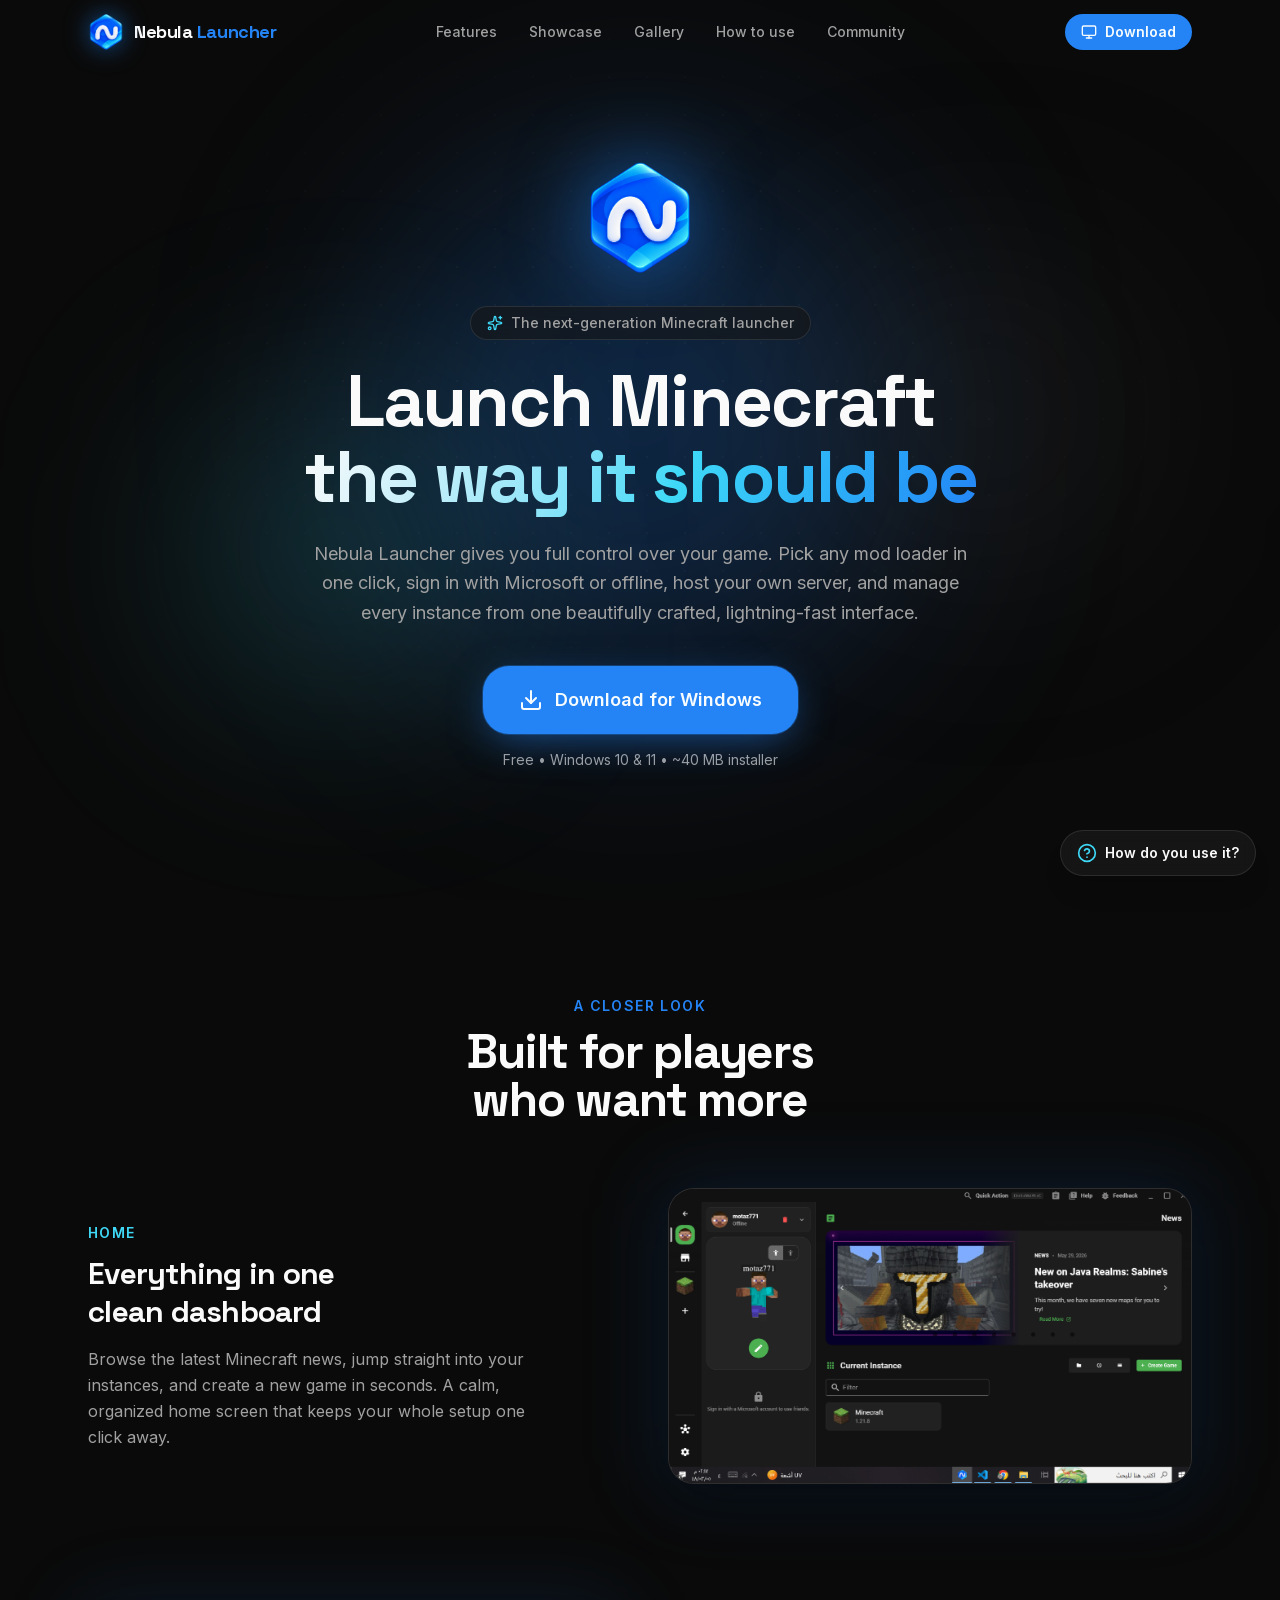
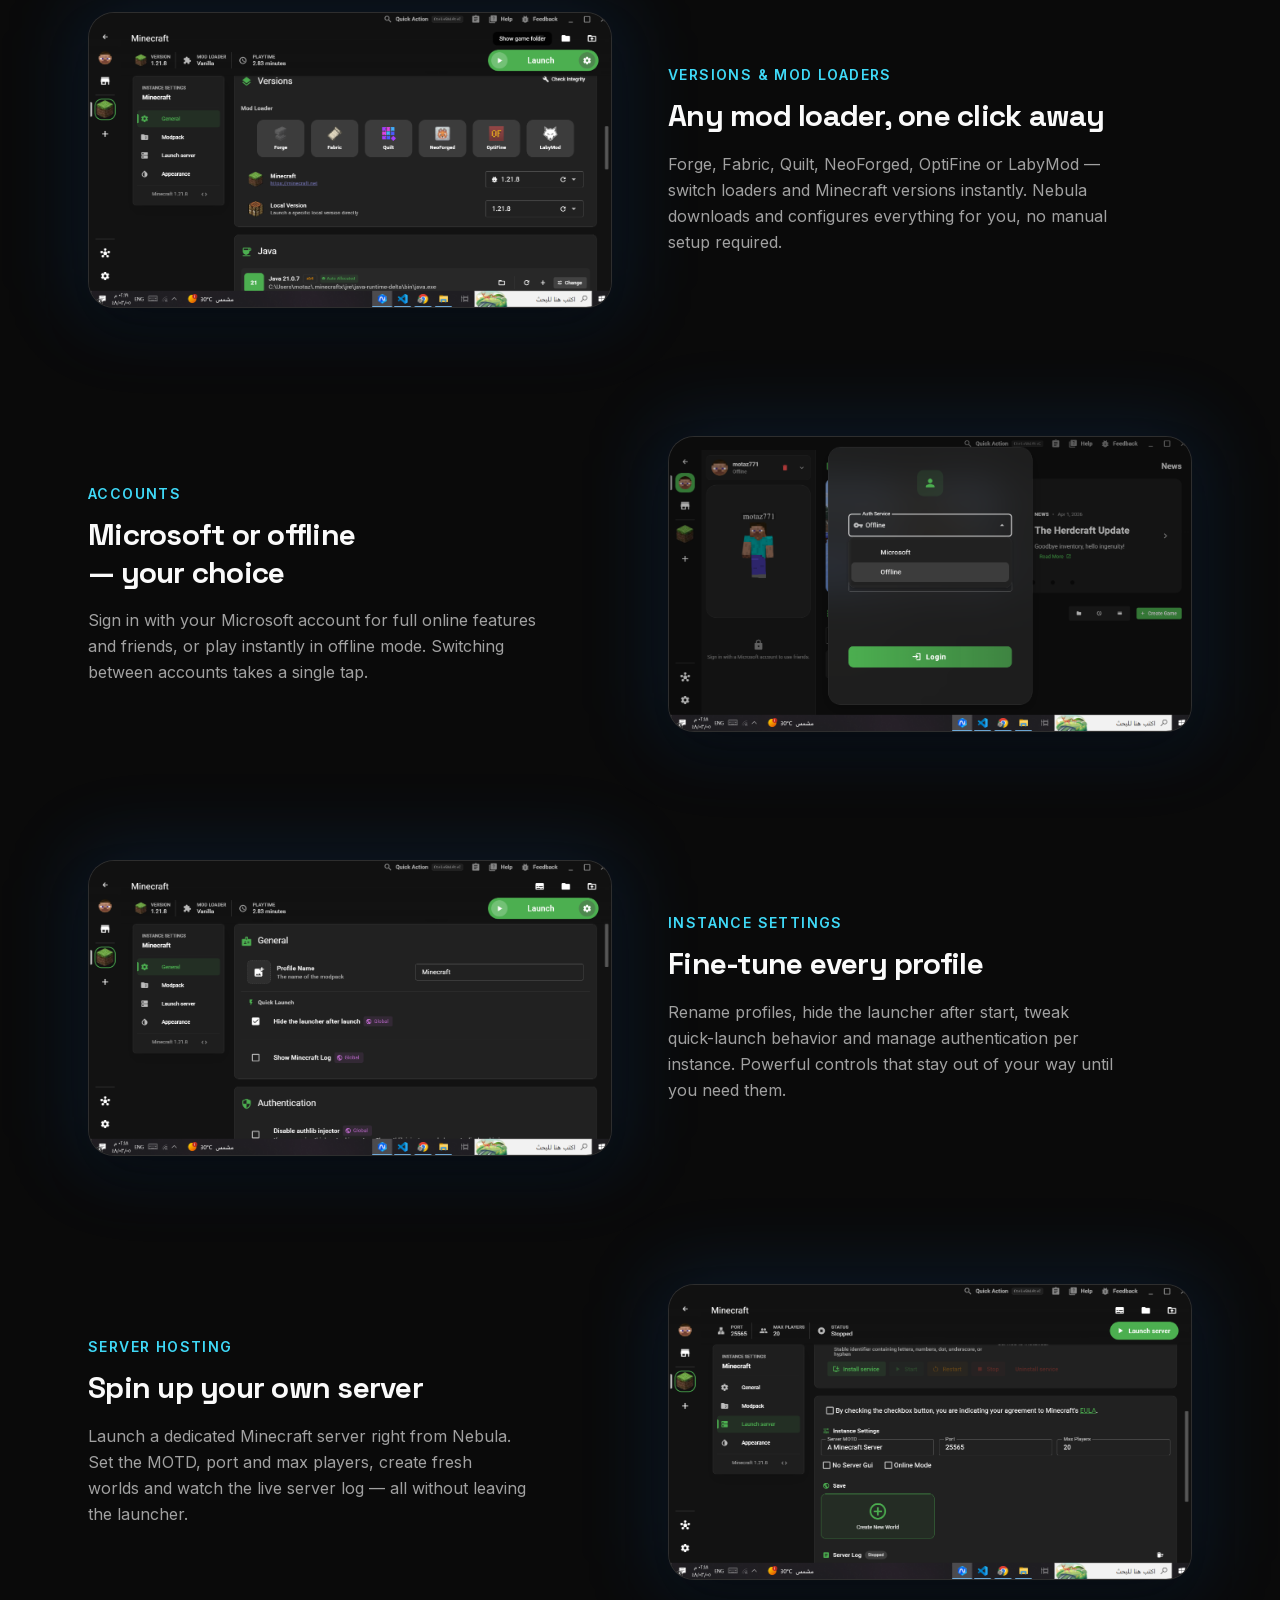
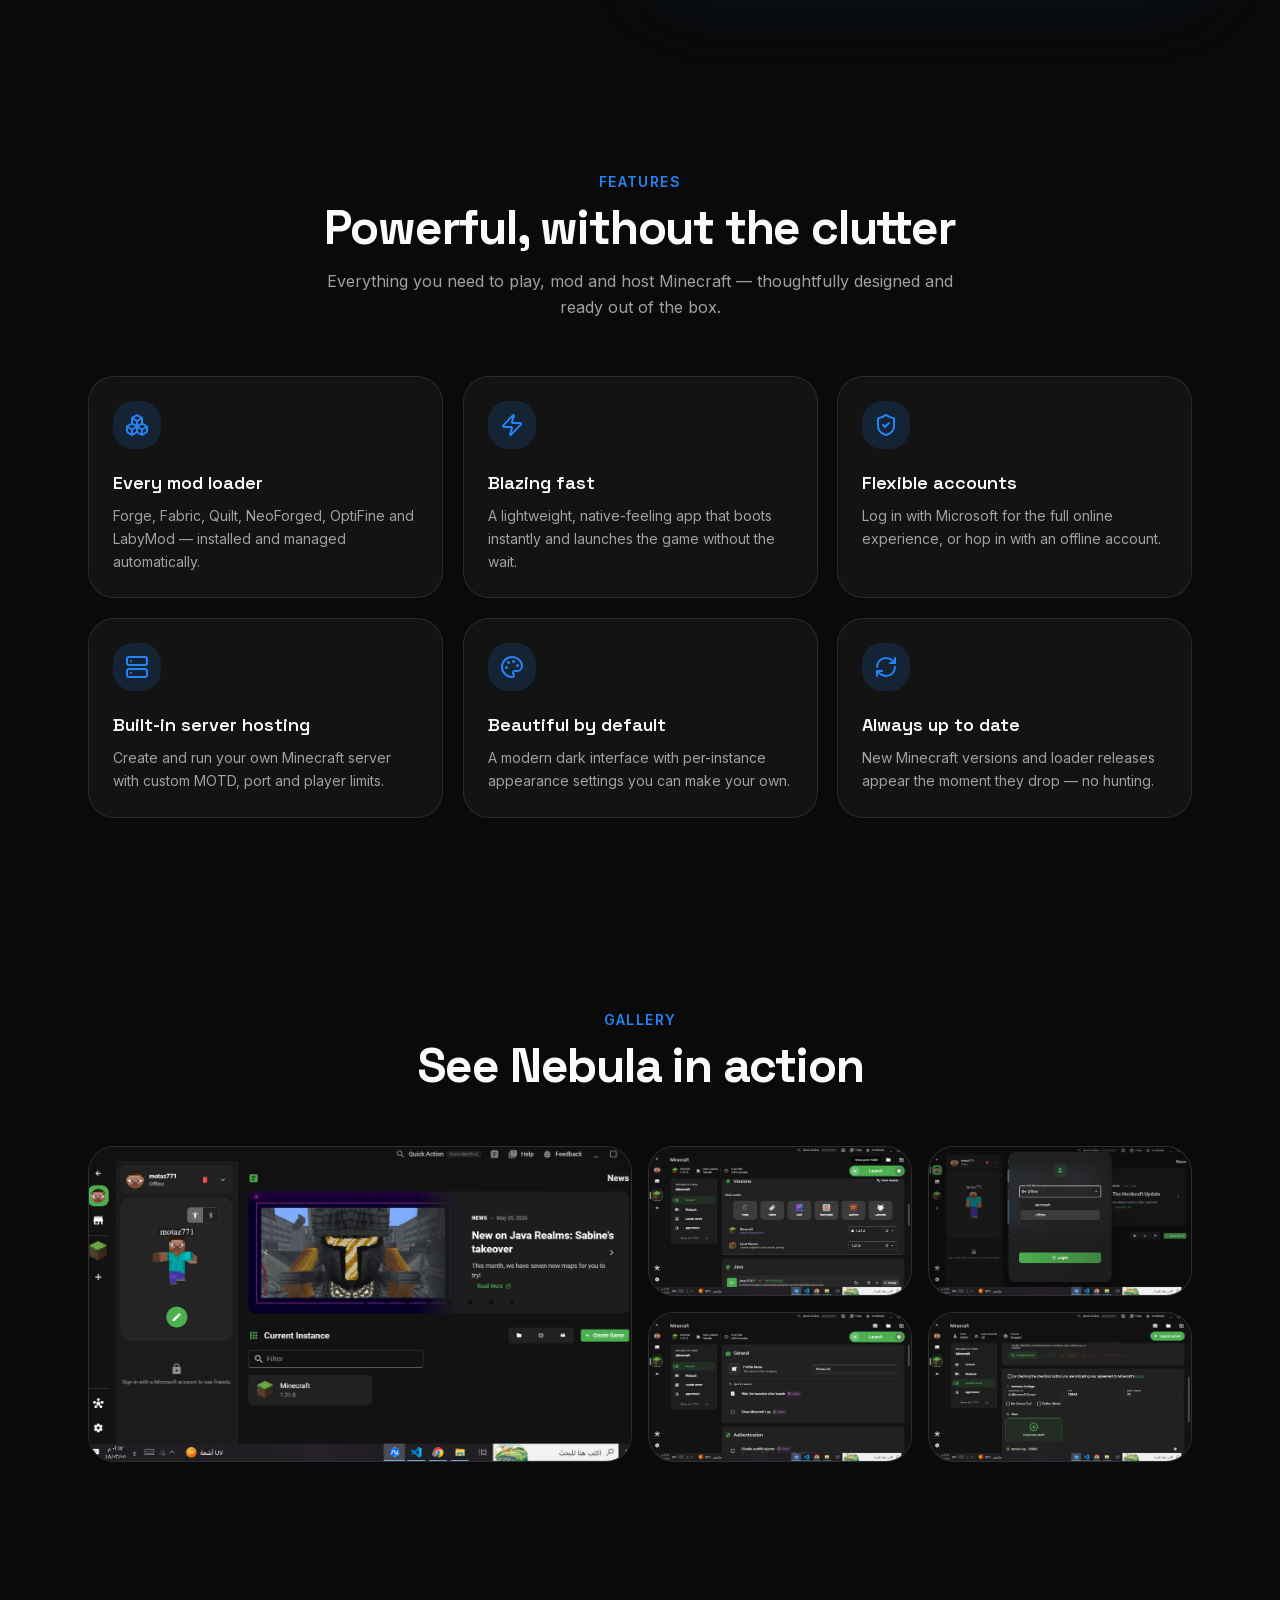
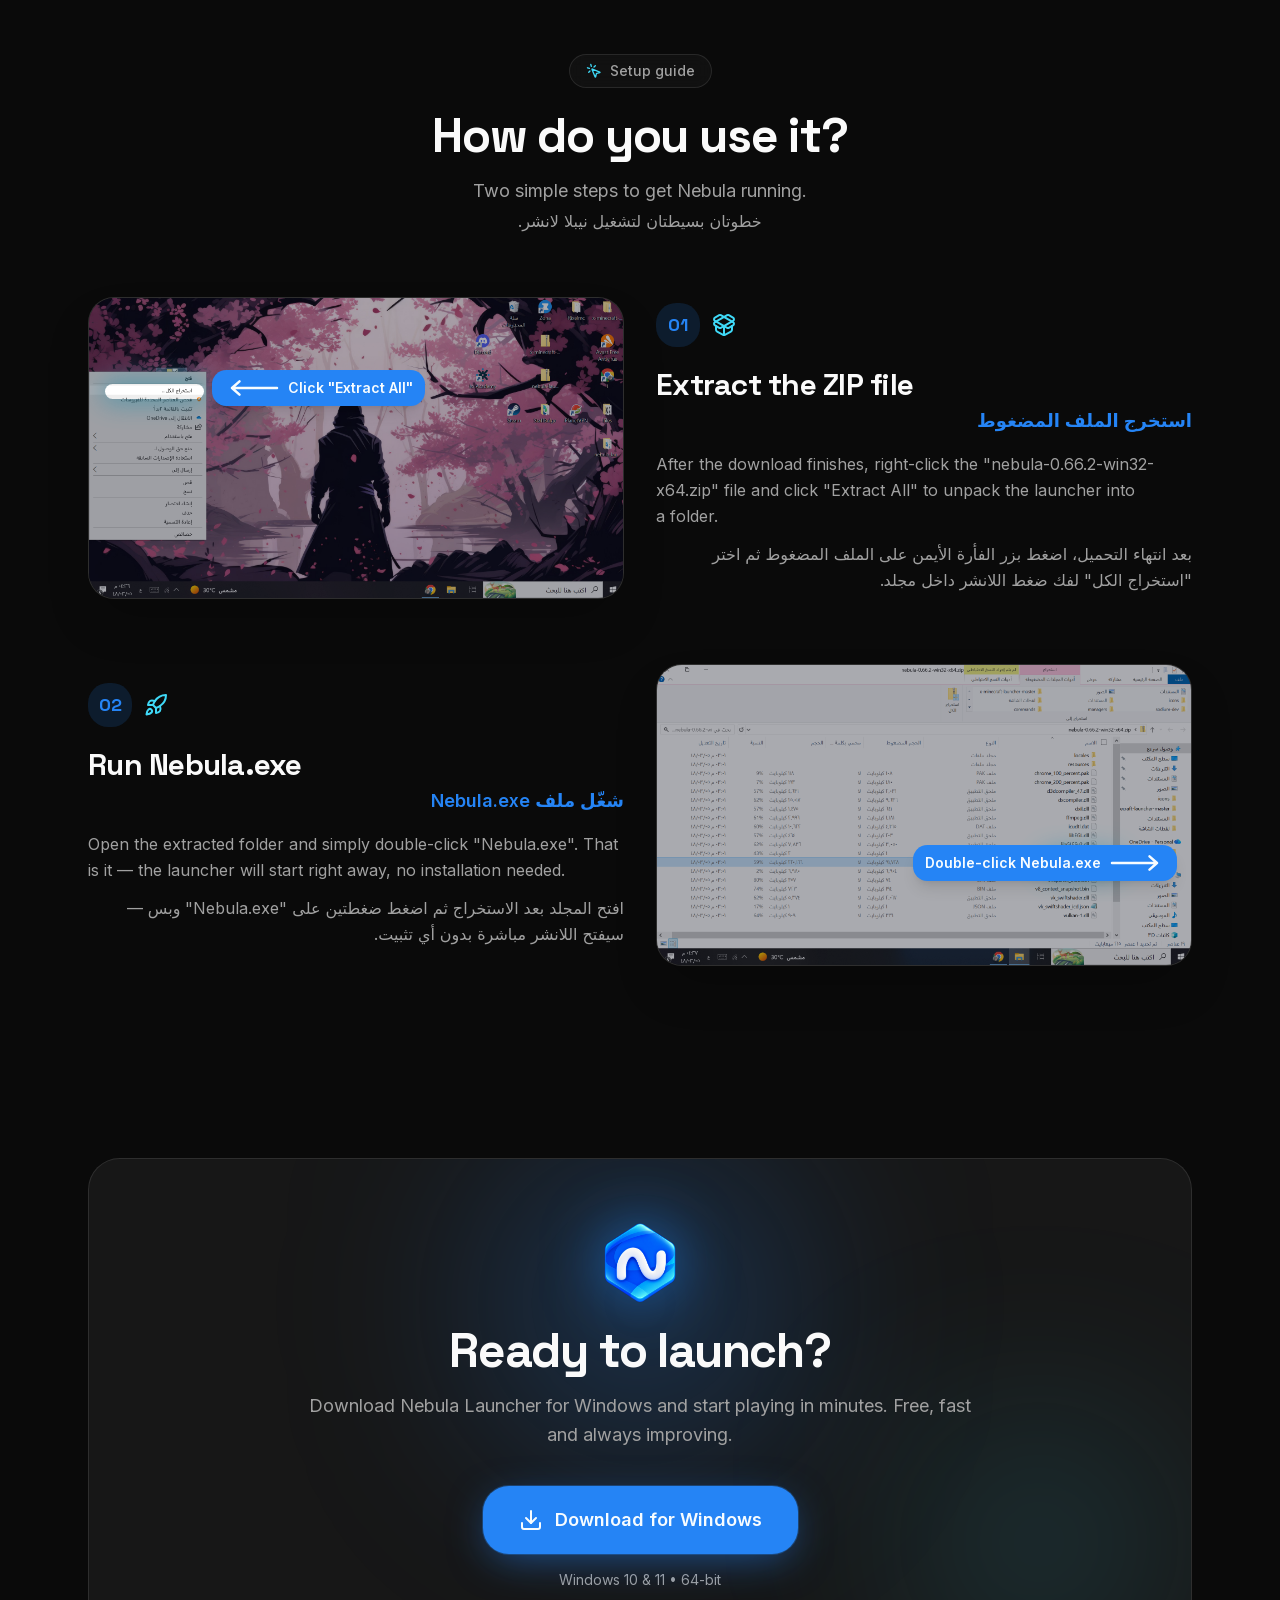
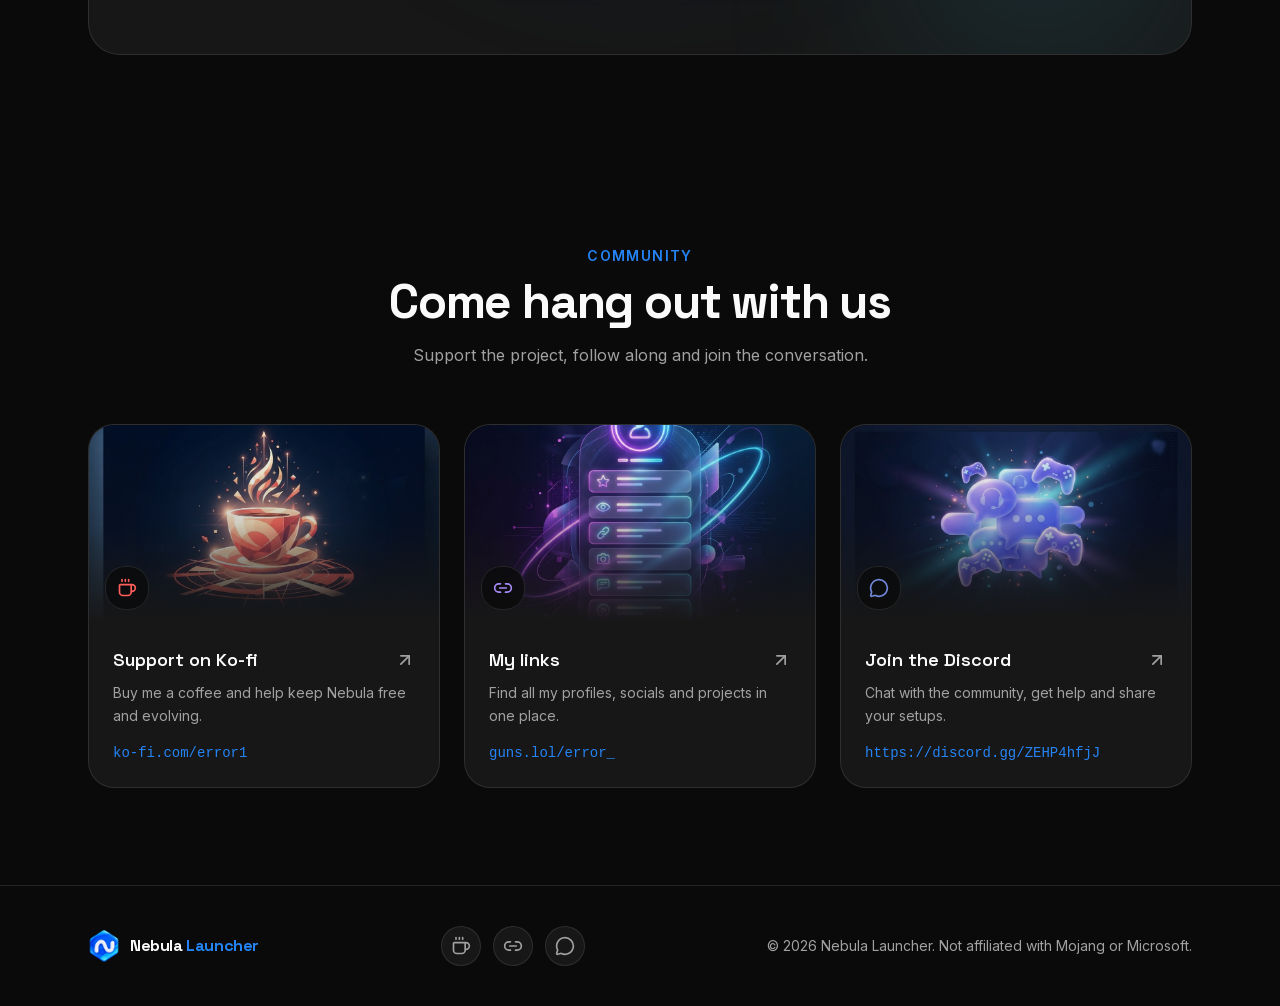
==== index.html @ 63c00d55 "Updates" ====
<!DOCTYPE html><html lang="en" class="dark space_grotesk_d2a1ec3b-module__cnUgTW__variable inter_c6e48ee1-module__JRO3KW__variable"><head><meta charSet="utf-8"/><meta name="viewport" content="width=device-width, initial-scale=1"/><link rel="preload" href="/_next/static/media/0c89a48fa5027cee-s.p.2cyn07wtgehh0.woff2" as="font" crossorigin="" type="font/woff2"/><link rel="preload" href="/_next/static/media/83afe278b6a6bb3c-s.p.2bn3s6zvc0dyp.woff2" as="font" crossorigin="" type="font/woff2"/><link rel="preload" as="image" href="/nebula-logo.png"/><link rel="stylesheet" href="/_next/static/chunks/30uk1zb34609b.css" data-precedence="next"/><link rel="preload" as="script" fetchPriority="low" href="/_next/static/chunks/0kc5hi77u4wka.js"/><script src="/_next/static/chunks/29g4vswr2myr8.js" async=""></script><script src="/_next/static/chunks/30pigy8l4e836.js" async=""></script><script src="/_next/static/chunks/0ii3mox48hubm.js" async=""></script><script src="/_next/static/chunks/turbopack-33cpvbkzrtcz_.js" async=""></script><script src="/_next/static/chunks/1d0_554bsnbe1.js" async="" crossorigin=""></script><script src="/_next/static/chunks/3kx6k_78_jtrz.js" async="" crossorigin=""></script><meta name="next-size-adjust" content=""/><meta name="theme-color" content="#070b14"/><meta name="color-scheme" content="dark"/><title>Nebula Launcher — The Modern Minecraft Launcher</title><meta name="description" content="Nebula Launcher is a sleek, modern Minecraft launcher with instant mod loader selection, Microsoft &amp; offline accounts, built-in server hosting and a beautiful interface. Download for Windows."/><meta name="generator" content="v0.app"/><link rel="icon" href="/favicon.png"/><script src="/_next/static/chunks/0cz1d0mv5g_q7.js" noModule=""></script></head><body class="bg-background antialiased"><div hidden=""><!--$--><!--/$--></div><div class="min-h-screen bg-background"><header class="fixed inset-x-0 top-0 z-50 transition-all duration-300 border-b border-transparent bg-transparent"><div class="mx-auto flex h-16 max-w-6xl items-center justify-between px-4 sm:px-6"><a href="#top" class="flex items-center gap-2.5"><img alt="Nebula Launcher logo" width="36" height="36" decoding="async" data-nimg="1" class="h-9 w-9 drop-shadow-[0_0_12px_rgba(30,136,255,0.55)]" style="color:transparent" src="/nebula-logo.png"/><span class="font-display text-lg font-bold tracking-tight">Nebula<span class="text-brand"> Launcher</span></span></a><nav class="hidden items-center gap-8 md:flex"><a href="#features" class="text-sm font-medium text-muted-foreground transition-colors hover:text-foreground">Features</a><a href="#showcase" class="text-sm font-medium text-muted-foreground transition-colors hover:text-foreground">Showcase</a><a href="#gallery" class="text-sm font-medium text-muted-foreground transition-colors hover:text-foreground">Gallery</a><a href="#how-to-use" class="text-sm font-medium text-muted-foreground transition-colors hover:text-foreground">How to use</a><a href="#community" class="text-sm font-medium text-muted-foreground transition-colors hover:text-foreground">Community</a></nav><a href="#download" class="inline-flex items-center gap-2 rounded-full bg-brand px-4 py-2 text-sm font-semibold text-brand-foreground transition-transform hover:scale-[1.03]"><svg xmlns="http://www.w3.org/2000/svg" width="24" height="24" viewBox="0 0 24 24" fill="none" stroke="currentColor" stroke-width="2" stroke-linecap="round" stroke-linejoin="round" class="lucide lucide-monitor h-4 w-4" aria-hidden="true"><rect width="20" height="14" x="2" y="3" rx="2"></rect><line x1="8" x2="16" y1="21" y2="21"></line><line x1="12" x2="12" y1="17" y2="21"></line></svg><span class="hidden sm:inline">Download</span></a></div></header><main><section id="top" class="relative flex min-h-screen items-center justify-center overflow-hidden px-4 pt-24 pb-16"><div aria-hidden="true" class="pointer-events-none absolute inset-0"><div class="absolute left-1/2 top-[18%] h-[520px] w-[520px] -translate-x-1/2 rounded-full bg-brand/25 blur-[120px] animate-pulse-slow"></div><div class="absolute left-[15%] top-[45%] h-72 w-72 rounded-full bg-[var(--accent-cyan)]/20 blur-[110px] animate-pulse-slow"></div><div class="absolute right-[12%] top-[30%] h-72 w-72 rounded-full bg-[var(--chart-3)]/20 blur-[110px] animate-pulse-slow"></div><div class="absolute inset-0 opacity-[0.35]" style="background-image:radial-gradient(circle at 1px 1px, rgba(255,255,255,0.08) 1px, transparent 0);background-size:38px 38px;mask-image:radial-gradient(ellipse 70% 60% at 50% 40%, black 30%, transparent 75%)"></div></div><div class="relative z-10 mx-auto flex max-w-4xl flex-col items-center text-center"><div style="transition-delay:0ms" class="transition-all duration-700 ease-out will-change-transform opacity-0 blur-[2px] scale-95"><img alt="Nebula Launcher" width="112" height="112" decoding="async" data-nimg="1" class="mb-8 h-24 w-24 animate-float drop-shadow-[0_0_40px_rgba(30,136,255,0.6)] sm:h-28 sm:w-28" style="color:transparent" src="/nebula-logo.png"/></div><div style="transition-delay:80ms" class="transition-all duration-700 ease-out will-change-transform opacity-0 blur-[2px] translate-y-12"><span class="mb-6 inline-flex items-center gap-2 rounded-full border border-border bg-card/60 px-4 py-1.5 text-sm font-medium text-muted-foreground backdrop-blur"><svg xmlns="http://www.w3.org/2000/svg" width="24" height="24" viewBox="0 0 24 24" fill="none" stroke="currentColor" stroke-width="2" stroke-linecap="round" stroke-linejoin="round" class="lucide lucide-sparkles h-4 w-4 text-[var(--accent-cyan)]" aria-hidden="true"><path d="M11.017 2.814a1 1 0 0 1 1.966 0l1.051 5.558a2 2 0 0 0 1.594 1.594l5.558 1.051a1 1 0 0 1 0 1.966l-5.558 1.051a2 2 0 0 0-1.594 1.594l-1.051 5.558a1 1 0 0 1-1.966 0l-1.051-5.558a2 2 0 0 0-1.594-1.594l-5.558-1.051a1 1 0 0 1 0-1.966l5.558-1.051a2 2 0 0 0 1.594-1.594z"></path><path d="M20 2v4"></path><path d="M22 4h-4"></path><circle cx="4" cy="20" r="2"></circle></svg>The next-generation Minecraft launcher</span></div><div style="transition-delay:140ms" class="transition-all duration-700 ease-out will-change-transform opacity-0 blur-[2px] translate-y-12"><h1 class="font-display text-balance text-5xl font-bold leading-[1.05] tracking-tight sm:text-6xl md:text-7xl">Launch Minecraft<br/><span class="text-gradient">the way it should be</span></h1></div><div style="transition-delay:220ms" class="transition-all duration-700 ease-out will-change-transform opacity-0 blur-[2px] translate-y-12"><p class="mt-6 max-w-2xl text-pretty text-lg leading-relaxed text-muted-foreground">Nebula Launcher gives you full control over your game. Pick any mod loader in one click, sign in with Microsoft or offline, host your own server, and manage every instance from one beautifully crafted, lightning-fast interface.</p></div><div style="transition-delay:300ms" class="transition-all duration-700 ease-out will-change-transform opacity-0 blur-[2px] translate-y-12"><div class="mt-10 flex flex-col items-center gap-4"><a href="/#how-to-use" class="group relative inline-flex items-center gap-3 overflow-hidden rounded-2xl bg-brand px-9 py-5 text-lg font-semibold text-brand-foreground glow-brand transition-transform hover:scale-[1.03]"><span aria-hidden="true" class="absolute inset-0 -translate-x-full bg-gradient-to-r from-transparent via-white/25 to-transparent transition-transform duration-700 group-hover:translate-x-full"></span><svg xmlns="http://www.w3.org/2000/svg" width="24" height="24" viewBox="0 0 24 24" fill="none" stroke="currentColor" stroke-width="2" stroke-linecap="round" stroke-linejoin="round" class="lucide lucide-download h-6 w-6" aria-hidden="true"><path d="M12 15V3"></path><path d="M21 15v4a2 2 0 0 1-2 2H5a2 2 0 0 1-2-2v-4"></path><path d="m7 10 5 5 5-5"></path></svg>Download for Windows</a><p class="text-sm text-muted-foreground">Free • Windows 10 &amp; 11 • ~40 MB installer</p></div></div></div></section><section id="showcase" class="relative mx-auto max-w-6xl px-4 py-24 sm:px-6"><div style="transition-delay:0ms" class="transition-all duration-700 ease-out will-change-transform opacity-0 blur-[2px] translate-y-12 mx-auto mb-16 max-w-2xl text-center"><p class="mb-3 text-sm font-semibold uppercase tracking-widest text-brand">A closer look</p><h2 class="font-display text-balance text-4xl font-bold tracking-tight sm:text-5xl">Built for players who want more</h2></div><div class="flex flex-col gap-24 md:gap-32"><div class="grid items-center gap-8 md:grid-cols-2 md:gap-14"><div style="transition-delay:0ms" class="transition-all duration-700 ease-out will-change-transform opacity-0 blur-[2px] -translate-x-16"><div class="max-w-md"><p class="mb-3 text-sm font-semibold uppercase tracking-widest text-[var(--accent-cyan)]">Home</p><h3 class="font-display text-2xl font-bold leading-tight tracking-tight text-balance sm:text-3xl">Everything in one clean dashboard</h3><p class="mt-4 text-pretty leading-relaxed text-muted-foreground">Browse the latest Minecraft news, jump straight into your instances, and create a new game in seconds. A calm, organized home screen that keeps your whole setup one click away.</p></div></div><div style="transition-delay:120ms" class="transition-all duration-700 ease-out will-change-transform opacity-0 blur-[2px] translate-x-16"><div class="group relative"><div aria-hidden="true" class="absolute -inset-4 rounded-3xl bg-brand/20 opacity-60 blur-2xl transition-opacity duration-500 group-hover:opacity-90"></div><div class="relative overflow-hidden rounded-2xl border border-border bg-card shadow-2xl shadow-black/40 transition-transform duration-500 group-hover:-translate-y-1.5"><img alt="Nebula Launcher home screen with news feed and current instances" loading="lazy" width="1280" height="720" decoding="async" data-nimg="1" class="h-auto w-full" style="color:transparent" src="/screens/home.png"/></div></div></div></div><div class="grid items-center gap-8 md:grid-cols-2 md:gap-14"><div style="transition-delay:0ms" class="transition-all duration-700 ease-out will-change-transform opacity-0 blur-[2px] translate-x-16 md:order-2"><div class="max-w-md"><p class="mb-3 text-sm font-semibold uppercase tracking-widest text-[var(--accent-cyan)]">Versions &amp; Mod Loaders</p><h3 class="font-display text-2xl font-bold leading-tight tracking-tight text-balance sm:text-3xl">Any mod loader, one click away</h3><p class="mt-4 text-pretty leading-relaxed text-muted-foreground">Forge, Fabric, Quilt, NeoForged, OptiFine or LabyMod — switch loaders and Minecraft versions instantly. Nebula downloads and configures everything for you, no manual setup required.</p></div></div><div style="transition-delay:120ms" class="transition-all duration-700 ease-out will-change-transform opacity-0 blur-[2px] -translate-x-16 md:order-1"><div class="group relative"><div aria-hidden="true" class="absolute -inset-4 rounded-3xl bg-brand/20 opacity-60 blur-2xl transition-opacity duration-500 group-hover:opacity-90"></div><div class="relative overflow-hidden rounded-2xl border border-border bg-card shadow-2xl shadow-black/40 transition-transform duration-500 group-hover:-translate-y-1.5"><img alt="Mod loader selection screen showing Forge, Fabric, Quilt, NeoForged, OptiFine and LabyMod" loading="lazy" width="1280" height="720" decoding="async" data-nimg="1" class="h-auto w-full" style="color:transparent" src="/screens/versions.png"/></div></div></div></div><div class="grid items-center gap-8 md:grid-cols-2 md:gap-14"><div style="transition-delay:0ms" class="transition-all duration-700 ease-out will-change-transform opacity-0 blur-[2px] -translate-x-16"><div class="max-w-md"><p class="mb-3 text-sm font-semibold uppercase tracking-widest text-[var(--accent-cyan)]">Accounts</p><h3 class="font-display text-2xl font-bold leading-tight tracking-tight text-balance sm:text-3xl">Microsoft or offline — your choice</h3><p class="mt-4 text-pretty leading-relaxed text-muted-foreground">Sign in with your Microsoft account for full online features and friends, or play instantly in offline mode. Switching between accounts takes a single tap.</p></div></div><div style="transition-delay:120ms" class="transition-all duration-700 ease-out will-change-transform opacity-0 blur-[2px] translate-x-16"><div class="group relative"><div aria-hidden="true" class="absolute -inset-4 rounded-3xl bg-brand/20 opacity-60 blur-2xl transition-opacity duration-500 group-hover:opacity-90"></div><div class="relative overflow-hidden rounded-2xl border border-border bg-card shadow-2xl shadow-black/40 transition-transform duration-500 group-hover:-translate-y-1.5"><img alt="Nebula Launcher account login screen with Microsoft and offline options" loading="lazy" width="1280" height="720" decoding="async" data-nimg="1" class="h-auto w-full" style="color:transparent" src="/screens/login.png"/></div></div></div></div><div class="grid items-center gap-8 md:grid-cols-2 md:gap-14"><div style="transition-delay:0ms" class="transition-all duration-700 ease-out will-change-transform opacity-0 blur-[2px] translate-x-16 md:order-2"><div class="max-w-md"><p class="mb-3 text-sm font-semibold uppercase tracking-widest text-[var(--accent-cyan)]">Instance Settings</p><h3 class="font-display text-2xl font-bold leading-tight tracking-tight text-balance sm:text-3xl">Fine-tune every profile</h3><p class="mt-4 text-pretty leading-relaxed text-muted-foreground">Rename profiles, hide the launcher after start, tweak quick-launch behavior and manage authentication per instance. Powerful controls that stay out of your way until you need them.</p></div></div><div style="transition-delay:120ms" class="transition-all duration-700 ease-out will-change-transform opacity-0 blur-[2px] -translate-x-16 md:order-1"><div class="group relative"><div aria-hidden="true" class="absolute -inset-4 rounded-3xl bg-brand/20 opacity-60 blur-2xl transition-opacity duration-500 group-hover:opacity-90"></div><div class="relative overflow-hidden rounded-2xl border border-border bg-card shadow-2xl shadow-black/40 transition-transform duration-500 group-hover:-translate-y-1.5"><img alt="Instance general settings with profile name and quick launch options" loading="lazy" width="1280" height="720" decoding="async" data-nimg="1" class="h-auto w-full" style="color:transparent" src="/screens/general.png"/></div></div></div></div><div class="grid items-center gap-8 md:grid-cols-2 md:gap-14"><div style="transition-delay:0ms" class="transition-all duration-700 ease-out will-change-transform opacity-0 blur-[2px] -translate-x-16"><div class="max-w-md"><p class="mb-3 text-sm font-semibold uppercase tracking-widest text-[var(--accent-cyan)]">Server Hosting</p><h3 class="font-display text-2xl font-bold leading-tight tracking-tight text-balance sm:text-3xl">Spin up your own server</h3><p class="mt-4 text-pretty leading-relaxed text-muted-foreground">Launch a dedicated Minecraft server right from Nebula. Set the MOTD, port and max players, create fresh worlds and watch the live server log — all without leaving the launcher.</p></div></div><div style="transition-delay:120ms" class="transition-all duration-700 ease-out will-change-transform opacity-0 blur-[2px] translate-x-16"><div class="group relative"><div aria-hidden="true" class="absolute -inset-4 rounded-3xl bg-brand/20 opacity-60 blur-2xl transition-opacity duration-500 group-hover:opacity-90"></div><div class="relative overflow-hidden rounded-2xl border border-border bg-card shadow-2xl shadow-black/40 transition-transform duration-500 group-hover:-translate-y-1.5"><img alt="Launch server screen with server settings and world creation" loading="lazy" width="1280" height="720" decoding="async" data-nimg="1" class="h-auto w-full" style="color:transparent" src="/screens/server.png"/></div></div></div></div></div></section><section id="features" class="relative mx-auto max-w-6xl px-4 py-24 sm:px-6"><div style="transition-delay:0ms" class="transition-all duration-700 ease-out will-change-transform opacity-0 blur-[2px] translate-y-12 mx-auto mb-14 max-w-2xl text-center"><p class="mb-3 text-sm font-semibold uppercase tracking-widest text-brand">Features</p><h2 class="font-display text-balance text-4xl font-bold tracking-tight sm:text-5xl">Powerful, without the clutter</h2><p class="mt-4 text-pretty leading-relaxed text-muted-foreground">Everything you need to play, mod and host Minecraft — thoughtfully designed and ready out of the box.</p></div><div class="grid gap-5 sm:grid-cols-2 lg:grid-cols-3"><div style="transition-delay:0ms" class="transition-all duration-700 ease-out will-change-transform opacity-0 blur-[2px] translate-y-12"><div class="group h-full rounded-2xl border border-border bg-card/70 p-6 transition-colors duration-300 hover:border-brand/50"><div class="mb-5 inline-flex h-12 w-12 items-center justify-center rounded-xl bg-brand/15 text-brand transition-colors group-hover:bg-brand group-hover:text-brand-foreground"><svg xmlns="http://www.w3.org/2000/svg" width="24" height="24" viewBox="0 0 24 24" fill="none" stroke="currentColor" stroke-width="2" stroke-linecap="round" stroke-linejoin="round" class="lucide lucide-boxes h-6 w-6" aria-hidden="true"><path d="M2.97 12.92A2 2 0 0 0 2 14.63v3.24a2 2 0 0 0 .97 1.71l3 1.8a2 2 0 0 0 2.06 0L12 19v-5.5l-5-3-4.03 2.42Z"></path><path d="m7 16.5-4.74-2.85"></path><path d="m7 16.5 5-3"></path><path d="M7 16.5v5.17"></path><path d="M12 13.5V19l3.97 2.38a2 2 0 0 0 2.06 0l3-1.8a2 2 0 0 0 .97-1.71v-3.24a2 2 0 0 0-.97-1.71L17 10.5l-5 3Z"></path><path d="m17 16.5-5-3"></path><path d="m17 16.5 4.74-2.85"></path><path d="M17 16.5v5.17"></path><path d="M7.97 4.42A2 2 0 0 0 7 6.13v4.37l5 3 5-3V6.13a2 2 0 0 0-.97-1.71l-3-1.8a2 2 0 0 0-2.06 0l-3 1.8Z"></path><path d="M12 8 7.26 5.15"></path><path d="m12 8 4.74-2.85"></path><path d="M12 13.5V8"></path></svg></div><h3 class="font-display text-lg font-semibold">Every mod loader</h3><p class="mt-2 text-sm leading-relaxed text-muted-foreground">Forge, Fabric, Quilt, NeoForged, OptiFine and LabyMod — installed and managed automatically.</p></div></div><div style="transition-delay:90ms" class="transition-all duration-700 ease-out will-change-transform opacity-0 blur-[2px] translate-y-12"><div class="group h-full rounded-2xl border border-border bg-card/70 p-6 transition-colors duration-300 hover:border-brand/50"><div class="mb-5 inline-flex h-12 w-12 items-center justify-center rounded-xl bg-brand/15 text-brand transition-colors group-hover:bg-brand group-hover:text-brand-foreground"><svg xmlns="http://www.w3.org/2000/svg" width="24" height="24" viewBox="0 0 24 24" fill="none" stroke="currentColor" stroke-width="2" stroke-linecap="round" stroke-linejoin="round" class="lucide lucide-zap h-6 w-6" aria-hidden="true"><path d="M4 14a1 1 0 0 1-.78-1.63l9.9-10.2a.5.5 0 0 1 .86.46l-1.92 6.02A1 1 0 0 0 13 10h7a1 1 0 0 1 .78 1.63l-9.9 10.2a.5.5 0 0 1-.86-.46l1.92-6.02A1 1 0 0 0 11 14z"></path></svg></div><h3 class="font-display text-lg font-semibold">Blazing fast</h3><p class="mt-2 text-sm leading-relaxed text-muted-foreground">A lightweight, native-feeling app that boots instantly and launches the game without the wait.</p></div></div><div style="transition-delay:180ms" class="transition-all duration-700 ease-out will-change-transform opacity-0 blur-[2px] translate-y-12"><div class="group h-full rounded-2xl border border-border bg-card/70 p-6 transition-colors duration-300 hover:border-brand/50"><div class="mb-5 inline-flex h-12 w-12 items-center justify-center rounded-xl bg-brand/15 text-brand transition-colors group-hover:bg-brand group-hover:text-brand-foreground"><svg xmlns="http://www.w3.org/2000/svg" width="24" height="24" viewBox="0 0 24 24" fill="none" stroke="currentColor" stroke-width="2" stroke-linecap="round" stroke-linejoin="round" class="lucide lucide-shield-check h-6 w-6" aria-hidden="true"><path d="M20 13c0 5-3.5 7.5-7.66 8.95a1 1 0 0 1-.67-.01C7.5 20.5 4 18 4 13V6a1 1 0 0 1 1-1c2 0 4.5-1.2 6.24-2.72a1.17 1.17 0 0 1 1.52 0C14.51 3.81 17 5 19 5a1 1 0 0 1 1 1z"></path><path d="m9 12 2 2 4-4"></path></svg></div><h3 class="font-display text-lg font-semibold">Flexible accounts</h3><p class="mt-2 text-sm leading-relaxed text-muted-foreground">Log in with Microsoft for the full online experience, or hop in with an offline account.</p></div></div><div style="transition-delay:0ms" class="transition-all duration-700 ease-out will-change-transform opacity-0 blur-[2px] translate-y-12"><div class="group h-full rounded-2xl border border-border bg-card/70 p-6 transition-colors duration-300 hover:border-brand/50"><div class="mb-5 inline-flex h-12 w-12 items-center justify-center rounded-xl bg-brand/15 text-brand transition-colors group-hover:bg-brand group-hover:text-brand-foreground"><svg xmlns="http://www.w3.org/2000/svg" width="24" height="24" viewBox="0 0 24 24" fill="none" stroke="currentColor" stroke-width="2" stroke-linecap="round" stroke-linejoin="round" class="lucide lucide-server h-6 w-6" aria-hidden="true"><rect width="20" height="8" x="2" y="2" rx="2" ry="2"></rect><rect width="20" height="8" x="2" y="14" rx="2" ry="2"></rect><line x1="6" x2="6.01" y1="6" y2="6"></line><line x1="6" x2="6.01" y1="18" y2="18"></line></svg></div><h3 class="font-display text-lg font-semibold">Built-in server hosting</h3><p class="mt-2 text-sm leading-relaxed text-muted-foreground">Create and run your own Minecraft server with custom MOTD, port and player limits.</p></div></div><div style="transition-delay:90ms" class="transition-all duration-700 ease-out will-change-transform opacity-0 blur-[2px] translate-y-12"><div class="group h-full rounded-2xl border border-border bg-card/70 p-6 transition-colors duration-300 hover:border-brand/50"><div class="mb-5 inline-flex h-12 w-12 items-center justify-center rounded-xl bg-brand/15 text-brand transition-colors group-hover:bg-brand group-hover:text-brand-foreground"><svg xmlns="http://www.w3.org/2000/svg" width="24" height="24" viewBox="0 0 24 24" fill="none" stroke="currentColor" stroke-width="2" stroke-linecap="round" stroke-linejoin="round" class="lucide lucide-palette h-6 w-6" aria-hidden="true"><path d="M12 22a1 1 0 0 1 0-20 10 9 0 0 1 10 9 5 5 0 0 1-5 5h-2.25a1.75 1.75 0 0 0-1.4 2.8l.3.4a1.75 1.75 0 0 1-1.4 2.8z"></path><circle cx="13.5" cy="6.5" r=".5" fill="currentColor"></circle><circle cx="17.5" cy="10.5" r=".5" fill="currentColor"></circle><circle cx="6.5" cy="12.5" r=".5" fill="currentColor"></circle><circle cx="8.5" cy="7.5" r=".5" fill="currentColor"></circle></svg></div><h3 class="font-display text-lg font-semibold">Beautiful by default</h3><p class="mt-2 text-sm leading-relaxed text-muted-foreground">A modern dark interface with per-instance appearance settings you can make your own.</p></div></div><div style="transition-delay:180ms" class="transition-all duration-700 ease-out will-change-transform opacity-0 blur-[2px] translate-y-12"><div class="group h-full rounded-2xl border border-border bg-card/70 p-6 transition-colors duration-300 hover:border-brand/50"><div class="mb-5 inline-flex h-12 w-12 items-center justify-center rounded-xl bg-brand/15 text-brand transition-colors group-hover:bg-brand group-hover:text-brand-foreground"><svg xmlns="http://www.w3.org/2000/svg" width="24" height="24" viewBox="0 0 24 24" fill="none" stroke="currentColor" stroke-width="2" stroke-linecap="round" stroke-linejoin="round" class="lucide lucide-refresh-cw h-6 w-6" aria-hidden="true"><path d="M3 12a9 9 0 0 1 9-9 9.75 9.75 0 0 1 6.74 2.74L21 8"></path><path d="M21 3v5h-5"></path><path d="M21 12a9 9 0 0 1-9 9 9.75 9.75 0 0 1-6.74-2.74L3 16"></path><path d="M8 16H3v5"></path></svg></div><h3 class="font-display text-lg font-semibold">Always up to date</h3><p class="mt-2 text-sm leading-relaxed text-muted-foreground">New Minecraft versions and loader releases appear the moment they drop — no hunting.</p></div></div></div></section><section id="gallery" class="relative mx-auto max-w-6xl px-4 py-24 sm:px-6"><div style="transition-delay:0ms" class="transition-all duration-700 ease-out will-change-transform opacity-0 blur-[2px] translate-y-12 mx-auto mb-14 max-w-2xl text-center"><p class="mb-3 text-sm font-semibold uppercase tracking-widest text-brand">Gallery</p><h2 class="font-display text-balance text-4xl font-bold tracking-tight sm:text-5xl">See Nebula in action</h2></div><div class="grid auto-rows-[180px] grid-cols-1 gap-4 sm:grid-cols-4 sm:auto-rows-[150px]"><div style="transition-delay:0ms" class="transition-all duration-700 ease-out will-change-transform opacity-0 blur-[2px] scale-95 sm:col-span-2 sm:row-span-2"><div class="group relative h-full overflow-hidden rounded-2xl border border-border bg-card"><img alt="Home screen" loading="lazy" decoding="async" data-nimg="fill" class="object-cover object-top transition-transform duration-500 group-hover:scale-105" style="position:absolute;height:100%;width:100%;left:0;top:0;right:0;bottom:0;color:transparent" src="/screens/home.png"/><div aria-hidden="true" class="absolute inset-0 bg-gradient-to-t from-background/70 via-transparent to-transparent opacity-0 transition-opacity duration-300 group-hover:opacity-100"></div><span class="absolute bottom-3 left-4 translate-y-2 text-sm font-medium text-foreground opacity-0 transition-all duration-300 group-hover:translate-y-0 group-hover:opacity-100">Home screen</span></div></div><div style="transition-delay:80ms" class="transition-all duration-700 ease-out will-change-transform opacity-0 blur-[2px] scale-95"><div class="group relative h-full overflow-hidden rounded-2xl border border-border bg-card"><img alt="Mod loaders" loading="lazy" decoding="async" data-nimg="fill" class="object-cover object-top transition-transform duration-500 group-hover:scale-105" style="position:absolute;height:100%;width:100%;left:0;top:0;right:0;bottom:0;color:transparent" src="/screens/versions.png"/><div aria-hidden="true" class="absolute inset-0 bg-gradient-to-t from-background/70 via-transparent to-transparent opacity-0 transition-opacity duration-300 group-hover:opacity-100"></div><span class="absolute bottom-3 left-4 translate-y-2 text-sm font-medium text-foreground opacity-0 transition-all duration-300 group-hover:translate-y-0 group-hover:opacity-100">Mod loaders</span></div></div><div style="transition-delay:160ms" class="transition-all duration-700 ease-out will-change-transform opacity-0 blur-[2px] scale-95"><div class="group relative h-full overflow-hidden rounded-2xl border border-border bg-card"><img alt="Account login" loading="lazy" decoding="async" data-nimg="fill" class="object-cover object-top transition-transform duration-500 group-hover:scale-105" style="position:absolute;height:100%;width:100%;left:0;top:0;right:0;bottom:0;color:transparent" src="/screens/login.png"/><div aria-hidden="true" class="absolute inset-0 bg-gradient-to-t from-background/70 via-transparent to-transparent opacity-0 transition-opacity duration-300 group-hover:opacity-100"></div><span class="absolute bottom-3 left-4 translate-y-2 text-sm font-medium text-foreground opacity-0 transition-all duration-300 group-hover:translate-y-0 group-hover:opacity-100">Account login</span></div></div><div style="transition-delay:0ms" class="transition-all duration-700 ease-out will-change-transform opacity-0 blur-[2px] scale-95"><div class="group relative h-full overflow-hidden rounded-2xl border border-border bg-card"><img alt="Instance settings" loading="lazy" decoding="async" data-nimg="fill" class="object-cover object-top transition-transform duration-500 group-hover:scale-105" style="position:absolute;height:100%;width:100%;left:0;top:0;right:0;bottom:0;color:transparent" src="/screens/general.png"/><div aria-hidden="true" class="absolute inset-0 bg-gradient-to-t from-background/70 via-transparent to-transparent opacity-0 transition-opacity duration-300 group-hover:opacity-100"></div><span class="absolute bottom-3 left-4 translate-y-2 text-sm font-medium text-foreground opacity-0 transition-all duration-300 group-hover:translate-y-0 group-hover:opacity-100">Instance settings</span></div></div><div style="transition-delay:80ms" class="transition-all duration-700 ease-out will-change-transform opacity-0 blur-[2px] scale-95"><div class="group relative h-full overflow-hidden rounded-2xl border border-border bg-card"><img alt="Server hosting" loading="lazy" decoding="async" data-nimg="fill" class="object-cover object-top transition-transform duration-500 group-hover:scale-105" style="position:absolute;height:100%;width:100%;left:0;top:0;right:0;bottom:0;color:transparent" src="/screens/server.png"/><div aria-hidden="true" class="absolute inset-0 bg-gradient-to-t from-background/70 via-transparent to-transparent opacity-0 transition-opacity duration-300 group-hover:opacity-100"></div><span class="absolute bottom-3 left-4 translate-y-2 text-sm font-medium text-foreground opacity-0 transition-all duration-300 group-hover:translate-y-0 group-hover:opacity-100">Server hosting</span></div></div></div></section><section id="how-to-use" class="relative mx-auto max-w-6xl scroll-mt-24 px-4 py-24 sm:px-6"><div style="transition-delay:0ms" class="transition-all duration-700 ease-out will-change-transform opacity-0 blur-[2px] translate-y-12"><div class="mx-auto max-w-2xl text-center"><span class="inline-flex items-center gap-2 rounded-full border border-border bg-card/60 px-4 py-1.5 text-sm font-medium text-muted-foreground backdrop-blur"><svg xmlns="http://www.w3.org/2000/svg" width="24" height="24" viewBox="0 0 24 24" fill="none" stroke="currentColor" stroke-width="2" stroke-linecap="round" stroke-linejoin="round" class="lucide lucide-mouse-pointer-click h-4 w-4 text-[var(--accent-cyan)]" aria-hidden="true"><path d="M14 4.1 12 6"></path><path d="m5.1 8-2.9-.8"></path><path d="m6 12-1.9 2"></path><path d="M7.2 2.2 8 5.1"></path><path d="M9.037 9.69a.498.498 0 0 1 .653-.653l11 4.5a.5.5 0 0 1-.074.949l-4.349 1.041a1 1 0 0 0-.74.739l-1.04 4.35a.5.5 0 0 1-.95.074z"></path></svg>Setup guide</span><h2 class="mt-6 font-display text-balance text-4xl font-bold tracking-tight sm:text-5xl">How do you use it?</h2><p class="mt-4 text-pretty text-lg leading-relaxed text-muted-foreground">Two simple steps to get Nebula running.<span dir="rtl" class="mt-1 block text-base">خطوتان بسيطتان لتشغيل نيبلا لانشر.</span></p></div></div><div class="mt-16 flex flex-col gap-16"><div style="transition-delay:0ms" class="transition-all duration-700 ease-out will-change-transform opacity-0 blur-[2px] translate-y-12"><div class="grid items-center gap-8 lg:grid-cols-2"><div class="relative overflow-hidden rounded-2xl border border-border bg-card shadow-2xl "><div class="relative aspect-video w-full"><img alt="Right-click the downloaded ZIP and choose Extract All" loading="lazy" decoding="async" data-nimg="fill" class="object-cover" style="position:absolute;height:100%;width:100%;left:0;top:0;right:0;bottom:0;color:transparent" src="/tutorial/step1-extract.png"/><span class="pointer-events-none absolute rounded-md ring-2 ring-[var(--accent-cyan)] animate-pulse-slow" style="left:3%;top:28.5%;width:18.5%;height:5.2%;box-shadow:0 0 0 9999px rgba(9,14,28,0.35), 0 0 26px 4px color-mix(in oklch, var(--accent-cyan) 65%, transparent)"></span><div class="pointer-events-none absolute z-10 flex items-center gap-2 rounded-lg bg-brand px-3 py-2 text-xs font-semibold text-brand-foreground shadow-lg sm:text-sm" style="left:23%;top:24%"><span class="text-brand-foreground"><svg viewBox="0 0 64 24" class="h-5 w-14 shrink-0 rotate-180" fill="none" aria-hidden="true"><path d="M2 12h54m0 0-9-8m9 8-9 8" stroke="currentColor" stroke-width="3" stroke-linecap="round" stroke-linejoin="round"></path></svg></span><span class="whitespace-nowrap">Click &quot;Extract All&quot;</span></div></div></div><div class=""><div class="flex items-center gap-3"><span class="flex h-11 w-11 items-center justify-center rounded-xl bg-brand/15 font-display text-lg font-bold text-brand">01</span><svg xmlns="http://www.w3.org/2000/svg" width="24" height="24" viewBox="0 0 24 24" fill="none" stroke="currentColor" stroke-width="2" stroke-linecap="round" stroke-linejoin="round" class="lucide lucide-package-open h-6 w-6 text-[var(--accent-cyan)]" aria-hidden="true"><path d="M12 22v-9"></path><path d="M15.17 2.21a1.67 1.67 0 0 1 1.63 0L21 4.57a1.93 1.93 0 0 1 0 3.36L8.82 14.79a1.655 1.655 0 0 1-1.64 0L3 12.43a1.93 1.93 0 0 1 0-3.36z"></path><path d="M20 13v3.87a2.06 2.06 0 0 1-1.11 1.83l-6 3.08a1.93 1.93 0 0 1-1.78 0l-6-3.08A2.06 2.06 0 0 1 4 16.87V13"></path><path d="M21 12.43a1.93 1.93 0 0 0 0-3.36L8.83 2.2a1.64 1.64 0 0 0-1.63 0L3 4.57a1.93 1.93 0 0 0 0 3.36l12.18 6.86a1.636 1.636 0 0 0 1.63 0z"></path></svg></div><h3 class="mt-5 font-display text-2xl font-bold tracking-tight sm:text-3xl">Extract the ZIP file</h3><p dir="rtl" class="mt-1 text-lg font-semibold text-brand">استخرج الملف المضغوط</p><p class="mt-4 text-pretty leading-relaxed text-muted-foreground">After the download finishes, right-click the &quot;nebula-0.66.2-win32-x64.zip&quot; file and click &quot;Extract All&quot; to unpack the launcher into a folder.</p><p dir="rtl" class="mt-3 text-pretty leading-relaxed text-muted-foreground">بعد انتهاء التحميل، اضغط بزر الفأرة الأيمن على الملف المضغوط ثم اختر &quot;استخراج الكل&quot; لفك ضغط اللانشر داخل مجلد.</p></div></div></div><div style="transition-delay:80ms" class="transition-all duration-700 ease-out will-change-transform opacity-0 blur-[2px] translate-y-12"><div class="grid items-center gap-8 lg:grid-cols-2"><div class="relative overflow-hidden rounded-2xl border border-border bg-card shadow-2xl lg:order-2"><div class="relative aspect-video w-full"><img alt="Double-click Nebula.exe to launch the app" loading="lazy" decoding="async" data-nimg="fill" class="object-cover" style="position:absolute;height:100%;width:100%;left:0;top:0;right:0;bottom:0;color:transparent" src="/tutorial/step2-run.png"/><span class="pointer-events-none absolute rounded-md ring-2 ring-[var(--accent-cyan)] animate-pulse-slow" style="left:72.5%;top:63.2%;width:14%;height:5.6%;box-shadow:0 0 0 9999px rgba(9,14,28,0.35), 0 0 26px 4px color-mix(in oklch, var(--accent-cyan) 65%, transparent)"></span><div class="pointer-events-none absolute z-10 flex items-center gap-2 rounded-lg bg-brand px-3 py-2 text-xs font-semibold text-brand-foreground shadow-lg sm:text-sm" style="left:48%;top:60%"><span class="whitespace-nowrap">Double-click Nebula.exe</span><span class="text-brand-foreground"><svg viewBox="0 0 64 24" class="h-5 w-14 shrink-0 " fill="none" aria-hidden="true"><path d="M2 12h54m0 0-9-8m9 8-9 8" stroke="currentColor" stroke-width="3" stroke-linecap="round" stroke-linejoin="round"></path></svg></span></div></div></div><div class="lg:order-1"><div class="flex items-center gap-3"><span class="flex h-11 w-11 items-center justify-center rounded-xl bg-brand/15 font-display text-lg font-bold text-brand">02</span><svg xmlns="http://www.w3.org/2000/svg" width="24" height="24" viewBox="0 0 24 24" fill="none" stroke="currentColor" stroke-width="2" stroke-linecap="round" stroke-linejoin="round" class="lucide lucide-rocket h-6 w-6 text-[var(--accent-cyan)]" aria-hidden="true"><path d="M12 15v5s3.03-.55 4-2c1.08-1.62 0-5 0-5"></path><path d="M4.5 16.5c-1.5 1.26-2 5-2 5s3.74-.5 5-2c.71-.84.7-2.13-.09-2.91a2.18 2.18 0 0 0-2.91-.09"></path><path d="M9 12a22 22 0 0 1 2-3.95A12.88 12.88 0 0 1 22 2c0 2.72-.78 7.5-6 11a22.4 22.4 0 0 1-4 2z"></path><path d="M9 12H4s.55-3.03 2-4c1.62-1.08 5 .05 5 .05"></path></svg></div><h3 class="mt-5 font-display text-2xl font-bold tracking-tight sm:text-3xl">Run Nebula.exe</h3><p dir="rtl" class="mt-1 text-lg font-semibold text-brand">شغّل ملف Nebula.exe</p><p class="mt-4 text-pretty leading-relaxed text-muted-foreground">Open the extracted folder and simply double-click &quot;Nebula.exe&quot;. That is it — the launcher will start right away, no installation needed.</p><p dir="rtl" class="mt-3 text-pretty leading-relaxed text-muted-foreground">افتح المجلد بعد الاستخراج ثم اضغط ضغطتين على &quot;Nebula.exe&quot; وبس — سيفتح اللانشر مباشرة بدون أي تثبيت.</p></div></div></div></div></section><section id="download" class="relative mx-auto max-w-6xl px-4 py-24 sm:px-6"><div style="transition-delay:0ms" class="transition-all duration-700 ease-out will-change-transform opacity-0 blur-[2px] scale-95"><div class="relative overflow-hidden rounded-3xl border border-border bg-card px-6 py-16 text-center sm:px-12"><div aria-hidden="true" class="pointer-events-none absolute inset-0"><div class="absolute left-1/2 top-0 h-72 w-72 -translate-x-1/2 rounded-full bg-brand/30 blur-[110px]"></div><div class="absolute bottom-0 right-10 h-56 w-56 rounded-full bg-[var(--accent-cyan)]/20 blur-[110px]"></div></div><div class="relative z-10 mx-auto flex max-w-2xl flex-col items-center"><img alt="Nebula Launcher" loading="lazy" width="80" height="80" decoding="async" data-nimg="1" class="mb-6 h-20 w-20 animate-float drop-shadow-[0_0_30px_rgba(30,136,255,0.6)]" style="color:transparent" src="/nebula-logo.png"/><h2 class="font-display text-balance text-4xl font-bold tracking-tight sm:text-5xl">Ready to launch?</h2><p class="mt-4 text-pretty text-lg leading-relaxed text-muted-foreground">Download Nebula Launcher for Windows and start playing in minutes. Free, fast and always improving.</p><a href="https://github.com/motaz11w/nebula/releases/download/v0.66.4/nebula-0.66.2-win32-x64.zip" class="group relative mt-9 inline-flex items-center gap-3 overflow-hidden rounded-2xl bg-brand px-9 py-5 text-lg font-semibold text-brand-foreground glow-brand transition-transform hover:scale-[1.03]"><span aria-hidden="true" class="absolute inset-0 -translate-x-full bg-gradient-to-r from-transparent via-white/25 to-transparent transition-transform duration-700 group-hover:translate-x-full"></span><svg xmlns="http://www.w3.org/2000/svg" width="24" height="24" viewBox="0 0 24 24" fill="none" stroke="currentColor" stroke-width="2" stroke-linecap="round" stroke-linejoin="round" class="lucide lucide-download h-6 w-6" aria-hidden="true"><path d="M12 15V3"></path><path d="M21 15v4a2 2 0 0 1-2 2H5a2 2 0 0 1-2-2v-4"></path><path d="m7 10 5 5 5-5"></path></svg>Download for Windows</a><p class="mt-4 text-sm text-muted-foreground">Windows 10 &amp; 11 • 64-bit</p></div></div></div></section><section id="community" class="relative mx-auto max-w-6xl px-4 py-24 sm:px-6"><div style="transition-delay:0ms" class="transition-all duration-700 ease-out will-change-transform opacity-0 blur-[2px] translate-y-12 mx-auto mb-14 max-w-2xl text-center"><p class="mb-3 text-sm font-semibold uppercase tracking-widest text-brand">Community</p><h2 class="font-display text-balance text-4xl font-bold tracking-tight sm:text-5xl">Come hang out with us</h2><p class="mt-4 text-pretty leading-relaxed text-muted-foreground">Support the project, follow along and join the conversation.</p></div><div class="grid gap-6 md:grid-cols-3"><div style="transition-delay:0ms" class="transition-all duration-700 ease-out will-change-transform opacity-0 blur-[2px] translate-y-12"><a href="https://ko-fi.com/error1" target="_blank" rel="noopener noreferrer" class="group flex h-full flex-col overflow-hidden rounded-2xl border border-border bg-card transition-all duration-300 hover:-translate-y-1.5 hover:border-brand/50"><div class="relative aspect-[16/9] overflow-hidden"><img alt="Support on Ko-fi" loading="lazy" decoding="async" data-nimg="fill" class="object-cover transition-transform duration-500 group-hover:scale-105" style="position:absolute;height:100%;width:100%;left:0;top:0;right:0;bottom:0;color:transparent" src="/links/kofi.png"/><div aria-hidden="true" class="absolute inset-0 bg-gradient-to-t from-card via-card/20 to-transparent"></div><div class="absolute bottom-3 left-4 inline-flex h-11 w-11 items-center justify-center rounded-xl border border-border bg-background/80 backdrop-blur"><svg xmlns="http://www.w3.org/2000/svg" width="24" height="24" viewBox="0 0 24 24" fill="none" stroke="currentColor" stroke-width="2" stroke-linecap="round" stroke-linejoin="round" class="lucide lucide-coffee h-5 w-5 text-[#ff5e5b]" aria-hidden="true"><path d="M10 2v2"></path><path d="M14 2v2"></path><path d="M16 8a1 1 0 0 1 1 1v8a4 4 0 0 1-4 4H7a4 4 0 0 1-4-4V9a1 1 0 0 1 1-1h14a4 4 0 1 1 0 8h-1"></path><path d="M6 2v2"></path></svg></div></div><div class="flex flex-1 flex-col p-6"><div class="flex items-center justify-between gap-2"><h3 class="font-display text-lg font-semibold">Support on Ko-fi</h3><svg xmlns="http://www.w3.org/2000/svg" width="24" height="24" viewBox="0 0 24 24" fill="none" stroke="currentColor" stroke-width="2" stroke-linecap="round" stroke-linejoin="round" class="lucide lucide-arrow-up-right h-5 w-5 text-muted-foreground transition-all duration-300 group-hover:-translate-y-0.5 group-hover:translate-x-0.5 group-hover:text-brand" aria-hidden="true"><path d="M7 7h10v10"></path><path d="M7 17 17 7"></path></svg></div><p class="mt-2 flex-1 text-sm leading-relaxed text-muted-foreground">Buy me a coffee and help keep Nebula free and evolving.</p><span class="mt-4 font-mono text-sm text-brand">ko-fi.com/error1</span></div></a></div><div style="transition-delay:100ms" class="transition-all duration-700 ease-out will-change-transform opacity-0 blur-[2px] translate-y-12"><a href="https://guns.lol/error_1" target="_blank" rel="noopener noreferrer" class="group flex h-full flex-col overflow-hidden rounded-2xl border border-border bg-card transition-all duration-300 hover:-translate-y-1.5 hover:border-brand/50"><div class="relative aspect-[16/9] overflow-hidden"><img alt="My links" loading="lazy" decoding="async" data-nimg="fill" class="object-cover transition-transform duration-500 group-hover:scale-105" style="position:absolute;height:100%;width:100%;left:0;top:0;right:0;bottom:0;color:transparent" src="/links/gunslol.png"/><div aria-hidden="true" class="absolute inset-0 bg-gradient-to-t from-card via-card/20 to-transparent"></div><div class="absolute bottom-3 left-4 inline-flex h-11 w-11 items-center justify-center rounded-xl border border-border bg-background/80 backdrop-blur"><svg xmlns="http://www.w3.org/2000/svg" width="24" height="24" viewBox="0 0 24 24" fill="none" stroke="currentColor" stroke-width="2" stroke-linecap="round" stroke-linejoin="round" class="lucide lucide-link2 lucide-link-2 h-5 w-5 text-[#a78bfa]" aria-hidden="true"><path d="M9 17H7A5 5 0 0 1 7 7h2"></path><path d="M15 7h2a5 5 0 1 1 0 10h-2"></path><line x1="8" x2="16" y1="12" y2="12"></line></svg></div></div><div class="flex flex-1 flex-col p-6"><div class="flex items-center justify-between gap-2"><h3 class="font-display text-lg font-semibold">My links</h3><svg xmlns="http://www.w3.org/2000/svg" width="24" height="24" viewBox="0 0 24 24" fill="none" stroke="currentColor" stroke-width="2" stroke-linecap="round" stroke-linejoin="round" class="lucide lucide-arrow-up-right h-5 w-5 text-muted-foreground transition-all duration-300 group-hover:-translate-y-0.5 group-hover:translate-x-0.5 group-hover:text-brand" aria-hidden="true"><path d="M7 7h10v10"></path><path d="M7 17 17 7"></path></svg></div><p class="mt-2 flex-1 text-sm leading-relaxed text-muted-foreground">Find all my profiles, socials and projects in one place.</p><span class="mt-4 font-mono text-sm text-brand">guns.lol/error_</span></div></a></div><div style="transition-delay:200ms" class="transition-all duration-700 ease-out will-change-transform opacity-0 blur-[2px] translate-y-12"><a href="https://discord.gg/ZEHP4hfjJ" target="_blank" rel="noopener noreferrer" class="group flex h-full flex-col overflow-hidden rounded-2xl border border-border bg-card transition-all duration-300 hover:-translate-y-1.5 hover:border-brand/50"><div class="relative aspect-[16/9] overflow-hidden"><img alt="Join the Discord" loading="lazy" decoding="async" data-nimg="fill" class="object-cover transition-transform duration-500 group-hover:scale-105" style="position:absolute;height:100%;width:100%;left:0;top:0;right:0;bottom:0;color:transparent" src="/links/discord.png"/><div aria-hidden="true" class="absolute inset-0 bg-gradient-to-t from-card via-card/20 to-transparent"></div><div class="absolute bottom-3 left-4 inline-flex h-11 w-11 items-center justify-center rounded-xl border border-border bg-background/80 backdrop-blur"><svg xmlns="http://www.w3.org/2000/svg" width="24" height="24" viewBox="0 0 24 24" fill="none" stroke="currentColor" stroke-width="2" stroke-linecap="round" stroke-linejoin="round" class="lucide lucide-message-circle h-5 w-5 text-[#7289da]" aria-hidden="true"><path d="M2.992 16.342a2 2 0 0 1 .094 1.167l-1.065 3.29a1 1 0 0 0 1.236 1.168l3.413-.998a2 2 0 0 1 1.099.092 10 10 0 1 0-4.777-4.719"></path></svg></div></div><div class="flex flex-1 flex-col p-6"><div class="flex items-center justify-between gap-2"><h3 class="font-display text-lg font-semibold">Join the Discord</h3><svg xmlns="http://www.w3.org/2000/svg" width="24" height="24" viewBox="0 0 24 24" fill="none" stroke="currentColor" stroke-width="2" stroke-linecap="round" stroke-linejoin="round" class="lucide lucide-arrow-up-right h-5 w-5 text-muted-foreground transition-all duration-300 group-hover:-translate-y-0.5 group-hover:translate-x-0.5 group-hover:text-brand" aria-hidden="true"><path d="M7 7h10v10"></path><path d="M7 17 17 7"></path></svg></div><p class="mt-2 flex-1 text-sm leading-relaxed text-muted-foreground">Chat with the community, get help and share your setups.</p><span class="mt-4 font-mono text-sm text-brand">https://discord.gg/ZEHP4hfjJ</span></div></a></div></div></section></main><footer class="border-t border-border"><div class="mx-auto flex max-w-6xl flex-col items-center justify-between gap-6 px-4 py-10 sm:flex-row sm:px-6"><div class="flex items-center gap-2.5"><img alt="Nebula Launcher logo" loading="lazy" width="32" height="32" decoding="async" data-nimg="1" class="h-8 w-8" style="color:transparent" src="/nebula-logo.png"/><span class="font-display font-bold tracking-tight">Nebula<span class="text-brand"> Launcher</span></span></div><div class="flex items-center gap-3"><a href="https://ko-fi.com/error1" target="_blank" rel="noopener noreferrer" aria-label="Ko-fi" class="inline-flex h-10 w-10 items-center justify-center rounded-xl border border-border bg-card text-muted-foreground transition-colors hover:border-brand/50 hover:text-brand"><svg xmlns="http://www.w3.org/2000/svg" width="24" height="24" viewBox="0 0 24 24" fill="none" stroke="currentColor" stroke-width="2" stroke-linecap="round" stroke-linejoin="round" class="lucide lucide-coffee h-5 w-5" aria-hidden="true"><path d="M10 2v2"></path><path d="M14 2v2"></path><path d="M16 8a1 1 0 0 1 1 1v8a4 4 0 0 1-4 4H7a4 4 0 0 1-4-4V9a1 1 0 0 1 1-1h14a4 4 0 1 1 0 8h-1"></path><path d="M6 2v2"></path></svg></a><a href="https://guns.lol/error_1" target="_blank" rel="noopener noreferrer" aria-label="guns.lol" class="inline-flex h-10 w-10 items-center justify-center rounded-xl border border-border bg-card text-muted-foreground transition-colors hover:border-brand/50 hover:text-brand"><svg xmlns="http://www.w3.org/2000/svg" width="24" height="24" viewBox="0 0 24 24" fill="none" stroke="currentColor" stroke-width="2" stroke-linecap="round" stroke-linejoin="round" class="lucide lucide-link2 lucide-link-2 h-5 w-5" aria-hidden="true"><path d="M9 17H7A5 5 0 0 1 7 7h2"></path><path d="M15 7h2a5 5 0 1 1 0 10h-2"></path><line x1="8" x2="16" y1="12" y2="12"></line></svg></a><a href="https://discord.gg/rWf2NJyvR5" target="_blank" rel="noopener noreferrer" aria-label="Discord" class="inline-flex h-10 w-10 items-center justify-center rounded-xl border border-border bg-card text-muted-foreground transition-colors hover:border-brand/50 hover:text-brand"><svg xmlns="http://www.w3.org/2000/svg" width="24" height="24" viewBox="0 0 24 24" fill="none" stroke="currentColor" stroke-width="2" stroke-linecap="round" stroke-linejoin="round" class="lucide lucide-message-circle h-5 w-5" aria-hidden="true"><path d="M2.992 16.342a2 2 0 0 1 .094 1.167l-1.065 3.29a1 1 0 0 0 1.236 1.168l3.413-.998a2 2 0 0 1 1.099.092 10 10 0 1 0-4.777-4.719"></path></svg></a></div><p class="text-sm text-muted-foreground">© <!-- -->2026<!-- --> Nebula Launcher. Not affiliated with Mojang or Microsoft.</p></div></footer><a href="#how-to-use" class="group fixed bottom-6 right-6 z-50 inline-flex items-center gap-2 rounded-full border border-border bg-card/90 px-4 py-3 text-sm font-semibold text-foreground shadow-xl backdrop-blur transition-transform hover:scale-[1.05] hover:border-brand/50"><svg xmlns="http://www.w3.org/2000/svg" width="24" height="24" viewBox="0 0 24 24" fill="none" stroke="currentColor" stroke-width="2" stroke-linecap="round" stroke-linejoin="round" class="lucide lucide-circle-question-mark h-5 w-5 text-[var(--accent-cyan)] transition-colors group-hover:text-brand" aria-hidden="true"><circle cx="12" cy="12" r="10"></circle><path d="M9.09 9a3 3 0 0 1 5.83 1c0 2-3 3-3 3"></path><path d="M12 17h.01"></path></svg><span>How do you use it?</span></a></div><!--$--><!--/$--><!--$!--><template data-dgst="BAILOUT_TO_CLIENT_SIDE_RENDERING"></template><!--/$--><script src="/_next/static/chunks/0kc5hi77u4wka.js" id="_R_" async=""></script><script>(self.__next_f=self.__next_f||[]).push([0])</script><script>self.__next_f.push([1,"1:\"$Sreact.fragment\"\n2:I[6304,[\"/_next/static/chunks/1d0_554bsnbe1.js\"],\"default\"]\n3:I[80528,[\"/_next/static/chunks/1d0_554bsnbe1.js\"],\"default\"]\n4:I[59170,[\"/_next/static/chunks/1d0_554bsnbe1.js\"],\"Analytics\"]\n5:I[48303,[\"/_next/static/chunks/1d0_554bsnbe1.js\",\"/_next/static/chunks/3kx6k_78_jtrz.js\"],\"SiteHeader\"]\n6:I[85161,[\"/_next/static/chunks/1d0_554bsnbe1.js\",\"/_next/static/chunks/3kx6k_78_jtrz.js\"],\"Hero\"]\n7:I[49675,[\"/_next/static/chunks/1d0_554bsnbe1.js\",\"/_next/static/chunks/3kx6k_78_jtrz.js\"],\"Reveal\"]\n8:I[79101,[\"/_next/static/chunks/1d0_554bsnbe1.js\",\"/_next/static/chunks/3kx6k_78_jtrz.js\"],\"Image\"]\n1a:I[10590,[\"/_next/static/chunks/1d0_554bsnbe1.js\"],\"default\",1]\n:HL[\"/_next/static/chunks/30uk1zb34609b.css\",\"style\"]\n:HL[\"/_next/static/media/0c89a48fa5027cee-s.p.2cyn07wtgehh0.woff2\",\"font\",{\"crossOrigin\":\"\",\"type\":\"font/woff2\"}]\n:HL[\"/_next/static/media/83afe278b6a6bb3c-s.p.2bn3s6zvc0dyp.woff2\",\"font\",{\"crossOrigin\":\"\",\"type\":\"font/woff2\"}]\n0:{\"P\":null,\"c\":[\"\",\"\"],\"q\":\"\",\"i\":false,\"f\":[[[\"\",{\"children\":[\"__PAGE__\",{},\"$undefined\",\"$undefined\",4608]},\"$undefined\",\"$undefined\",4624],[[\"$\",\"$1\",\"c\",{\"children\":[[[\"$\",\"link\",\"0\",{\"rel\":\"stylesheet\",\"href\":\"/_next/static/chunks/30uk1zb34609b.css\",\"precedence\":\"next\",\"crossOrigin\":\"$undefined\",\"nonce\":\"$undefined\"}],[\"$\",\"script\",\"script-0\",{\"src\":\"/_next/static/chunks/1d0_554bsnbe1.js\",\"async\":true,\"nonce\":\"$undefined\"}]],[\"$\",\"html\",null,{\"lang\":\"en\",\"className\":\"dark space_grotesk_d2a1ec3b-module__cnUgTW__variable inter_c6e48ee1-module__JRO3KW__variable\",\"children\":[\"$\",\"body\",null,{\"className\":\"bg-background antialiased\",\"children\":[[\"$\",\"$L2\",null,{\"parallelRouterKey\":\"children\",\"error\":\"$undefined\",\"errorStyles\":\"$undefined\",\"errorScripts\":\"$undefined\",\"template\":[\"$\",\"$L3\",null,{}],\"templateStyles\":\"$undefined\",\"templateScripts\":\"$undefined\",\"notFound\":[[[\"$\",\"title\",null,{\"children\":\"404: This page could not be found.\"}],[\"$\",\"div\",null,{\"style\":{\"fontFamily\":\"system-ui,\\\"Segoe UI\\\",Roboto,Helvetica,Arial,sans-serif,\\\"Apple Color Emoji\\\",\\\"Segoe UI Emoji\\\"\",\"height\":\"100vh\",\"textAlign\":\"center\",\"display\":\"flex\",\"flexDirection\":\"column\",\"alignItems\":\"center\",\"justifyContent\":\"center\"},\"children\":[\"$\",\"div\",null,{\"children\":[[\"$\",\"style\",null,{\"dangerouslySetInnerHTML\":{\"__html\":\"body{color:#000;background:#fff;margin:0}.next-error-h1{border-right:1px solid rgba(0,0,0,.3)}@media (prefers-color-scheme:dark){body{color:#fff;background:#000}.next-error-h1{border-right:1px solid rgba(255,255,255,.3)}}\"}}],[\"$\",\"h1\",null,{\"className\":\"next-error-h1\",\"style\":{\"display\":\"inline-block\",\"margin\":\"0 20px 0 0\",\"padding\":\"0 23px 0 0\",\"fontSize\":24,\"fontWeight\":500,\"verticalAlign\":\"top\",\"lineHeight\":\"49px\"},\"children\":404}],[\"$\",\"div\",null,{\"style\":{\"display\":\"inline-block\"},\"children\":[\"$\",\"h2\",null,{\"style\":{\"fontSize\":14,\"fontWeight\":400,\"lineHeight\":\"49px\",\"margin\":0},\"children\":\"This page could not be found.\"}]}]]}]}]],[]],\"forbidden\":\"$undefined\",\"unauthorized\":\"$undefined\"}],[\"$\",\"$L4\",null,{}]]}]}]]}],{\"children\":[[\"$\",\"$1\",\"c\",{\"children\":[[\"$\",\"div\",null,{\"className\":\"min-h-screen bg-background\",\"children\":[[\"$\",\"$L5\",null,{}],[\"$\",\"main\",null,{\"children\":[[\"$\",\"$L6\",null,{}],[\"$\",\"section\",null,{\"id\":\"showcase\",\"className\":\"relative mx-auto max-w-6xl px-4 py-24 sm:px-6\",\"children\":[[\"$\",\"$L7\",null,{\"className\":\"mx-auto mb-16 max-w-2xl text-center\",\"children\":[[\"$\",\"p\",null,{\"className\":\"mb-3 text-sm font-semibold uppercase tracking-widest text-brand\",\"children\":\"A closer look\"}],[\"$\",\"h2\",null,{\"className\":\"font-display text-balance text-4xl font-bold tracking-tight sm:text-5xl\",\"children\":\"Built for players who want more\"}]]}],[\"$\",\"div\",null,{\"className\":\"flex flex-col gap-24 md:gap-32\",\"children\":[[\"$\",\"div\",\"/screens/home.png\",{\"className\":\"grid items-center gap-8 md:grid-cols-2 md:gap-14\",\"children\":[[\"$\",\"$L7\",null,{\"direction\":\"right\",\"className\":\"\",\"children\":[\"$\",\"div\",null,{\"className\":\"max-w-md\",\"children\":[[\"$\",\"p\",null,{\"className\":\"mb-3 text-sm font-semibold uppercase tracking-widest text-[var(--accent-cyan)]\",\"children\":\"Home\"}],[\"$\",\"h3\",null,{\"className\":\"font-display text-2xl font-bold leading-tight tracking-tight text-balance sm:text-3xl\",\"children\":\"Everything in one clean dashboard\"}],[\"$\",\"p\",null,{\"className\":\"mt-4 text-pretty leading-relaxed text-muted-foreground\",\"children\":\"Browse the latest Minecraft news, jump straight into your instances, and create a new game in seconds. A calm, organized home screen that keeps your whole setup one click away.\"}]]}]}],[\"$\",\"$L7\",null,{\"direction\":\"left\",\"delay\":120,\"className\":\"\",\"children\":[\"$\",\"div\",null,{\"className\":\"group relative\",\"children\":[[\"$\",\"div\",null,{\"aria-hidden\":true,\"className\":\"absolute -inset-4 rounded-3xl bg-brand/20 opacity-60 blur-2xl transition-opacity duration-500 group-hover:opacity-90\"}],[\"$\",\"div\",null,{\"className\":\"relative overflow-hidden rounded-2xl border border-border bg-card shadow-2xl shadow-black/40 transition-transform duration-500 group-hover:-translate-y-1.5\",\"children\":[\"$\",\"$L8\",null,{\"src\":\"/screens/home.png\",\"alt\":\"Nebula Launcher home screen with news feed and current instances\",\"width\":1280,\"height\":720,\"className\":\"h-auto w-full\"}]}]]}]}]]}],[\"$\",\"div\",\"/screens/versions.png\",{\"className\":\"grid items-center gap-8 md:grid-cols-2 md:gap-14\",\"children\":[[\"$\",\"$L7\",null,{\"direction\":\"left\",\"className\":\"md:order-2\",\"children\":[\"$\",\"div\",null,{\"className\":\"max-w-md\",\"children\":[\"$L9\",\"$La\",\"$Lb\"]}]}],\"$Lc\"]}],\"$Ld\",\"$Le\",\"$Lf\"]}]]}],\"$L10\",\"$L11\",\"$L12\",\"$L13\",\"$L14\"]}],\"$L15\",\"$L16\"]}],[\"$L17\"],\"$L18\"]}],{},null,false,null]},null,false,null],\"$L19\",false]],\"m\":\"$undefined\",\"G\":[\"$1a\",[\"$L1b\"]],\"S\":true,\"h\":null,\"r\":\"$undefined\",\"s\":\"$undefined\",\"a\":\"$undefined\",\"l\":\"$undefined\",\"p\":\"$undefined\",\"d\":\"$undefined\",\"b\":\"3PG2-gTb1caamRjcQSUO3\"}\n1c:I[92339,[\"/_next/static/chunks/1d0_554bsnbe1.js\",\"/_next/static/chunks/3kx6k_78_jtrz.js\"],\"default\"]\n23:I[44763,[\"/_next/static/chunks/1d0_554bsnbe1.js\",\"/_next/static/chunks/3kx6k_78_jtrz.js\"],\"HowToUse\"]\n29:I[49555,[\"/_next/static/chunks/1d0_554bsnbe1.js\",\"/_next/static/chunks/3kx6k_78_jtrz.js\"],\"HowToUseFab\"]\n2a:I[82118,[\"/_next/static/chunks/1d0_554bsnbe1.js\"],\"OutletBoundary\"]\n2b:\"$Sreact.suspense\"\n2d:I[82118,[\"/_next/static/chunks/1d0_554bsnbe1.js\"],\"ViewportBoundary\"]\n2f:I[82118,[\"/_next/static/chunks/1d0_554bsnbe1.js\"],\"MetadataBoundary\"]\n9:[\"$\",\"p\",null,{\"className\":\"mb-3 text-sm font-semibold uppercase tracking-widest text-[var(--accent-cyan)]\",\"children\":\"Versions \u0026 Mod Loaders\"}]\na:[\"$\",\"h3\",null,{\"className\":\"font-display text-2xl font-bold leading-tight tracking-tight text-balance sm:text-3xl\",\"children\":\"Any mod loader, one click away\"}]\nb:[\"$\",\"p\",null,{\"className\":\"mt-4 text-pretty leading-relaxed text-muted-foreground\",\"children\":\"Forge, Fabric, Quilt, NeoForged, OptiFine or LabyMod — switch loaders and Minecraft versions instantly. Nebula downloads and configures everything for you, no manual setup required.\"}]\nc:[\"$\",\"$L7\",null,{\"direction\":\"right\",\"delay\":120,\"className\":\"md:order-1\",\"children\":[\"$\",\"div\",null,{\"className\":\"group relative\",\"children\":[[\"$\",\"div\",null,{\"aria-hidden\":true,\"className\":\"absolute -inset-4 rounded-3xl bg-brand/20 opacity-60 blur-2xl transition-opacity duration-500 group-hover:opacity-90\"}],[\"$\",\"div\",null,{\"className\":\"relative overflow-hidden rounded-2xl border border-border bg-card shadow-2xl shadow-black/40 transition-transform duration-500 group-hover:-translate-y-1.5\",\"children\":[\"$\",\"$L8\",null,{\"src\":\"/screens/versions.png\",\"alt\":\"Mod loader selection screen showing Forge, Fabric, Quilt, NeoForged, OptiFine and LabyMod\",\"width\":1280,\"height\":720,\"className\":\"h-auto w-full\"}]}]]}]}]\nd:[\"$\",\"div\",\"/screens/login.png\",{\"className\":\"grid items-center gap-8 md:grid-cols-2 md:gap-14\",\"children\":[[\"$\",\"$L7\",null,{\"direction\":\"right\",\"className\":\"\",\"children\":[\"$\",\"div\",null,{\"className\":\"max-w-md\",\"children\":[[\"$\",\"p\",null,{\"className\":\"mb-3 text-sm font-semibold uppercase tracking-widest text-[var(--accent-cyan)]\",\"children\":\"Accounts\"}],[\"$\",\"h3\",null,{\"className\":\"font-display text-2xl font-bold leading-tight tracking-tight text-balance sm:text-3xl\",\"children\":\"Microsoft or offline — your choice\"}],[\"$\",\"p\",null,{\"className\":\"mt-4 text-pretty leading-relaxed text-muted-foreground\",\"children\":\"Sign in with your Microsoft account for full online features and friends, or play instantly in offline mode. Switching between accounts takes a single tap.\"}]]}]}],[\"$\",\"$L7\",null,{\"direction\":\"left\",\"delay\":120,\"className\":\"\",\"children\":[\"$\",\"div\",null,{\"className\":\"group relative\",\"children\":[[\"$\",\"div\",null,{\"aria-hidden\":true,\"className\":\"absolute -inset-4 rounded-3xl bg-brand/20 opacity-60 blur-2xl transition-opacity duration-500 group-hover:opacity-90\"}],[\"$\",\"div\",null,{\"className\":\"relative overflow-hidden rounded-2xl border border-border bg-card shadow-2xl shadow-black/40 transition-transform duration-500 group-hover:-translate-y-1.5\",\"children\":[\"$\",\"$L8\",null,{\"src\":\"/screens/login.png\",\"alt\":\"Nebula Launcher account login screen with Microsoft and offline options\",\"width\":1280,\"height\":720,\"className\":\"h-auto w-full\"}]}]]}]}]]}]\ne:[\"$\",\"div\",\"/screens/general.png\",{\"className\":\"grid items-center gap-8 md:grid-cols-2 md:gap-14\",\"children\":[[\"$\",\"$L7\",null,{\"direction\":\"left\",\"className\":\"md:order-2\",\"children\":[\"$\",\"div\",null,{\"className\":\"max-w-md\",\"children\":[[\"$\",\"p\",null,{\"className\":\"mb-3 text-sm font-semibold uppercase tracking-widest text-[var(--accent-cyan)]\",\"children\":\"Instance Settings\"}],[\"$\",\"h3\",null,{\"className\":\"font-display text-2xl font-bold leading-tight tracking-tight text-balance sm:text-3xl\",\"children\":\"Fine-tune every profile\"}],[\"$\",\"p\",null,{\"className\":\"mt-4 text-pretty leading-relaxed text-muted-foreground\",\"children\":\"Rename profiles, hide the launcher after start, tweak quick-launch behavior and manage authentication per instance. Powerful controls that stay out of your way until you need them.\"}]]}]}],[\"$\",\"$L7\",null,{\"direction\":\"right\",\"delay\":120,\"className\":\"md:order-1\",\"children\":[\"$\",\"div\",null,{\"className\":\"group relative\",\"children\":[[\"$\",\"div\",null,{\"aria-hidden\":true,\"className\":\"absolute -inset-4 rounded-3xl bg-brand/20 opacity-60 blur-2xl transition-opacity duration-500 group-hover:opacity-90\"}],[\"$\",\"div\",null,{\"className\":\"relative overflow-hidden rounded-2xl border border-border bg-card shadow-2xl shadow-black/40 transition-transform duration-500 group-hover:-translate-y-1.5\",\"children\":[\"$\",\"$L8\",null,{\"src\":\"/screens/general.png\",\"alt\":\"Instance general settings with profile name and quick launch options\",\"width\":1280,\"height\":720,\"className\":\"h-auto w-full\"}]}]]}]}]]}]\nf:[\"$\",\"div\",\"/screens/server.png\",{\"className\":\"grid items-center gap-8 md:grid-cols-2 md:gap-14\",\"children\":[[\"$\",\"$L7\",null,{\"direction\":\"right\",\"className\":\"\",\"children\":[\"$\",\"div\",null,{\"className\":\"max-w-md\",\"children\":[[\"$\",\"p\",null,{\"className\":\"mb-3 text-sm font-semibold uppercase tracking-widest text-[var(--accent-cyan)]\",\"children\":\"Server Hosting\"}],[\"$\",\"h3\",null,{\"className\":\"font-display text-2xl font-bold leading-tight tracking-tight text-balance sm:text-3xl\",\"children\":\"Spin up your own server\"}],[\"$\",\"p\",null,{\"className\":\"mt-4 text-pretty leading-relaxed text-muted-foreground\",\"children\":\"Launch a dedicated Minecraft server right from Nebula. Set the MOTD, port and max players, create fresh worlds and watch the live server log — all without leaving the launcher.\"}]]}]}],[\"$\",\"$L7\",null,{\"direction\":\"left\",\"delay\":120,\"className\":\"\",\"children\":[\"$\",\"div\",null,{\"className\":\"group relative\",\"children\":[[\"$\",\"div\",null,{\"aria-hidden\":true,\"className\":\"absolute -inset-4 rounded-3xl bg-brand/20 opacity-60 blur-2xl transition-opacity duration-500 group-hover:opacity-90\"}],[\"$\",\"div\",null,{\"className\":\"relative overflow-hidden rounded-2xl border border-border bg-card shadow-2xl shadow-black/40 transition-transform duration-500 group-hover:-translate-y-1.5\",\"children\":[\"$\",\"$L8\",null,{\"src\":\"/screens/server.png\",\"alt\":\"Launch server screen with server settings and world creation\",\"width\":1280,\"height\":720,\"className\":\"h-auto w-full\"}]}]]}]}]]}]\n10:[\"$\",\"section\",null,{\"id\":\"features\",\"className\":\"relative mx-auto max-w-6xl px-4 py-24 sm:px-6\",\"children\":[[\"$\",\"$L7\",null,{\"className\":\"mx-auto mb-14 max-w-2xl text-center\",\"children\":[[\"$\",\"p\",null,{\"className\":\"mb-3 text-sm font-semibold uppercase tracking-widest text-brand\",\"children\":\"Features\"}],[\"$\",\"h2\",null,{\"className\":\"font-display text-balance text-4xl font-bold tracking-tight sm:text-5xl\",\"children\":\"Powerful, without the clutter\"}],[\"$\",\"p\",null,{\"className\":\"mt-4 text-pretty leading-relaxed text-muted-foreground\",\"children\":\"Everything you need to play, mod and host Minecraft — thoughtfully designed and ready out of the box.\"}]]}],[\"$\",\"div\",null,{\"className\":\"grid gap-5 sm:grid-cols-2 lg:grid-cols-3\",\"children\":[[\"$\",\"$L7\",\"Every mod loader\",{\"delay\":0,\"children\":[\"$\",\"div\",null,{\"className\":\"group h-full rounded-2xl border border-border bg-card/70 p-6 transition-colors duration-300 hover:border-brand/50\",\"children\":[[\"$\",\"div\",null,{\"className\":\"mb-5 inline-flex h-12 w-12 items-center justify-center rounded-xl bg-brand/15 text-brand transition-colors group-hover:bg-brand group-hover:text-brand-foreground\",\"children\":[\"$\",\"$L1c\",null,{\"ref\":\"$undefined\",\"iconNode\":[[\"path\",{\"d\":\"M2.97 12.92A2 2 0 0 0 2 14.63v3.24a2 2 0 0 0 .97 1.71l3 1.8a2 2 0 0 0 2.06 0L12 19v-5.5l-5-3-4.03 2.42Z\",\"key\":\"lc1i9w\"}],[\"path\",{\"d\":\"m7 16.5-4.74-2.85\",\"key\":\"1o9zyk\"}],[\"path\",{\"d\":\"m7 16.5 5-3\",\"key\":\"va8pkn\"}],[\"path\",{\"d\":\"M7 16.5v5.17\",\"key\":\"jnp8gn\"}],[\"path\",{\"d\":\"M12 13.5V19l3.97 2.38a2 2 0 0 0 2.06 0l3-1.8a2 2 0 0 0 .97-1.71v-3.24a2 2 0 0 0-.97-1.71L17 10.5l-5 3Z\",\"key\":\"8zsnat\"}],[\"path\",{\"d\":\"m17 16.5-5-3\",\"key\":\"8arw3v\"}],[\"path\",{\"d\":\"m17 16.5 4.74-2.85\",\"key\":\"8rfmw\"}],[\"path\",{\"d\":\"M17 16.5v5.17\",\"key\":\"k6z78m\"}],[\"path\",{\"d\":\"M7.97 4.42A2 2 0 0 0 7 6.13v4.37l5 3 5-3V6.13a2 2 0 0 0-.97-1.71l-3-1.8a2 2 0 0 0-2.06 0l-3 1.8Z\",\"key\":\"1xygjf\"}],[\"path\",{\"d\":\"M12 8 7.26 5.15\",\"key\":\"1vbdud\"}],[\"path\",{\"d\":\"m12 8 4.74-2.85\",\"key\":\"3rx089\"}],[\"path\",{\"d\":\"M12 13.5V8\",\"key\":\"1io7kd\"}]],\"className\":\"lucide-boxes h-6 w-6\"}]}],[\"$\",\"h3\",null,{\"className\":\"font-display text-lg font-semibold\",\"children\":\"Every mod loader\"}],[\"$\",\"p\",null,{\"className\":\"mt-2 text-sm leading-relaxed text-muted-foreground\",\"children\":\"Forge, Fabric, Quilt, NeoForged, OptiFine and LabyMod — installed and managed automatically.\"}]]}]}],[\"$\",\"$L7\",\"Blazing fast\",{\"delay\":90,\"children\":[\"$\",\"div\",null,{\"className\":\"group h-full rounded-2xl border border-border bg-card/70 p-6 transition-colors duration-300 hover:border-brand/50\",\"children\":[[\"$\",\"div\",null,{\"className\":\"mb-5 inline-flex h-12 w-12 items-center justify-center rounded-xl bg-brand/15 text-brand transition-colors group-hover:bg-brand group-hover:text-brand-foreground\",\"children\":[\"$\",\"$L1c\",null,{\"ref\":\"$undefined\",\"iconNode\":[[\"path\",{\"d\":\"M4 14a1 1 0 0 1-.78-1.63l9.9-10.2a.5.5 0 0 1 .86.46l-1.92 6.02A1 1 0 0 0 13 10h7a1 1 0 0 1 .78 1.63l-9.9 10.2a.5.5 0 0 1-.86-.46l1.92-6.02A1 1 0 0 0 11 14z\",\"key\":\"1xq2db\"}]],\"className\":\"lucide-zap h-6 w-6\"}]}],[\"$\",\"h3\",null,{\"className\":\"font-display text-lg font-semibold\",\"children\":\"Blazing fast\"}],[\"$\",\"p\",null,{\"className\":\"mt-2 text-sm leading-relaxed text-muted-foreground\",\"children\":\"A lightweight, native-feeling app that boots instantly and launches the game without the wait.\"}]]}]}],[\"$\",\"$L7\",\"Flexible accounts\",{\"delay\":180,\"children\":[\"$\",\"div\",null,{\"className\":\"group h-full rounded-2xl border border-border bg-card/70 p-6 transition-colors duration-300 hover:border-brand/50\",\"children\":[[\"$\",\"div\",null,{\"className\":\"mb-5 inline-flex h-12 w-12 items-center justify-center rounded-xl bg-brand/15 text-brand transition-colors group-hover:bg-brand group-hover:text-brand-foreground\",\"children\":[\"$\",\"$L1c\",null,{\"ref\":\"$undefined\",\"iconNode\":[[\"path\",{\"d\":\"M20 13c0 5-3.5 7.5-7.66 8.95a1 1 0 0 1-.67-.01C7.5 20.5 4 18 4 13V6a1 1 0 0 1 1-1c2 0 4.5-1.2 6.24-2.72a1.17 1.17 0 0 1 1.52 0C14.51 3.81 17 5 19 5a1 1 0 0 1 1 1z\",\"key\":\"oel41y\"}],[\"path\",{\"d\":\"m9 12 2 2 4-4\",\"key\":\"dzmm74\"}]],\"className\":\"lucide-shield-check h-6 w-6\"}]}],\"$L1d\",\"$L1e\"]}]}],\"$L1f\",\"$L20\",\"$L21\"]}]]}]\n11:[\"$\",\"section\",null,{\"id\":\"gallery\",\"className\":\"relative mx-auto max-w-6xl px-4 py-24 sm:px-6\",\"children\":[[\"$\",\"$L7\",null,{\"className\":\"mx-auto mb-14 max-w-2xl text-center\",\"children\":[[\"$\",\"p\",null,{\"className\":\"mb-3 text-sm font-semibold uppercase tracking-widest text-brand\",\"children\":\"Gallery\"}],[\"$\",\"h2\",null,{\"className\":\"font-display text-balance text-4xl font-bold tracking-tight sm:text-5xl\",\"children\":\"See Nebula in action\"}]]}],[\"$\",\"div\",null,{\"className\":\"grid auto-rows-[180px] grid-cols-1 gap-4 sm:grid-cols-4 sm:auto-rows-[150px]\",\"children\":[[\"$\",\"$L7\",\"/screens/home.png\",{\"delay\":0,\"direction\":\"scale\",\"className\":\"sm:col-span-2 sm:row-span-2\",\"children\":[\"$\",\"div\",null,{\"className\":\"group relative h-full overflow-hidden rounded-2xl border border-border bg-card\",\"children\":[[\"$\",\"$L8\",null,{\"src\":\"/screens/home.png\",\"alt\":\"Home screen\",\"fill\":true,\"sizes\":\"(max-width: 640px) 100vw, 50vw\",\"className\":\"object-cover object-top transition-transform duration-500 group-hover:scale-105\"}],[\"$\",\"div\",null,{\"aria-hidden\":true,\"className\":\"absolute inset-0 bg-gradient-to-t from-background/70 via-transparent to-transparent opacity-0 transition-opacity duration-300 group-hover:opacity-100\"}],[\"$\",\"span\",null,{\"className\":\"absolute bottom-3 left-4 translate-y-2 text-sm font-medium text-foreground opacity-0 transition-all duration-300 group-hover:translate-y-0 group-hover:opacity-100\",\"children\":\"Home screen\"}]]}]}],[\"$\",\"$L7\",\"/screens/versions.png\",{\"delay\":80,\"direction\":\"scale\",\"className\":\"\",\"children\":[\"$\",\"div\",null,{\"className\":\"group relative h-full overflow-hidden rounded-2xl border border-border bg-card\",\"children\":[[\"$\",\"$L8\",null,{\"src\":\"/screens/versions.png\",\"alt\":\"Mod loaders\",\"fill\":true,\"sizes\":\"(max-width: 640px) 100vw, 50vw\",\"className\":\"object-cover object-top transition-transform duration-500 group-hover:scale-105\"}],[\"$\",\"div\",null,{\"aria-hidden\":true,\"className\":\"absolute inset-0 bg-gradient-to-t from-background/70 via-transparent to-transparent opacity-0 transition-opacity duration-300 group-hover:opacity-100\"}],[\"$\",\"span\",null,{\"className\":\"absolute bottom-3 left-4 translate-y-2 text-sm font-medium text-foreground opacity-0 transition-all duration-300 group-hover:translate-y-0 group-hover:opacity-100\",\"children\":\"Mod loaders\"}]]}]}],[\"$\",\"$L7\",\"/screens/login.png\",{\"delay\":160,\"direction\":\"scale\",\"className\":\"\",\"children\":[\"$\",\"div\",null,{\"className\":\"group relative h-full overflow-hidden rounded-2xl border border-border bg-card\",\"children\":[[\"$\",\"$L8\",null,{\"src\":\"/screens/login.png\",\"alt\":\"Account login\",\"fill\":true,\"sizes\":\"(max-width: 640px) 100vw, 50vw\",\"className\":\"object-cover object-top transition-transform duration-500 group-hover:scale-105\"}],[\"$\",\"div\",null,{\"aria-hidden\":true,\"className\":\"absolute inset-0 bg-gradient-to-t from-background/70 via-transparent to-transparent opacity-0 transition-opacity duration-300 group-hover:opacity-100\"}],[\"$\",\"span\",null,{\"className\":\"absolute bottom-3 left-4 translate-y-2 text-sm font-medium text-foreground opacity-0 transition-all duration-300 group-hover:translate-y-0 group-hover:opacity-100\",\"children\":\"Account login\"}]]}]}],[\"$\",\"$L7\",\"/screens/general.png\",{\"delay\":0,\"direction\":\"scale\",\"className\":\"\",\"children\":[\"$\",\"div\",null,{\"className\":\"group relative h-full overflow-hidden rounded-2xl border border-border bg-card\",\"children\":[[\"$\",\"$L8\",null,{\"src\":\"/screens/general.png\",\"alt\":\"Instance settings\",\"fill\":true,\"sizes\":\"(max-width: 640px) 100vw, 50vw\",\"className\":\"object-cover object-top transition-transform duration-500 group-hover:scale-105\"}],[\"$\",\"div\",null,{\"aria-hidden\":true,\"className\":\"absolute inset-0 bg-gradient-to-t from-background/70 via-transparent to-transparent opacity-0 transition-opacity duration-300 group-hover:opacity-100\"}],[\"$\",\"span\",null,{\"className\":\"absolute bottom-3 left-4 translate-y-2 text-sm font-medium text-foreground opacity-0 transition-all duration-300 group-hover:translate-y-0 group-hover:opacity-100\",\"children\":\"Instance settings\"}]]}]}],\"$L22\"]}]]}]\n12:[\"$\",\"$L23\",null,{}]\n"])</script><script>self.__next_f.push([1,"13:[\"$\",\"section\",null,{\"id\":\"download\",\"className\":\"relative mx-auto max-w-6xl px-4 py-24 sm:px-6\",\"children\":[\"$\",\"$L7\",null,{\"direction\":\"scale\",\"children\":[\"$\",\"div\",null,{\"className\":\"relative overflow-hidden rounded-3xl border border-border bg-card px-6 py-16 text-center sm:px-12\",\"children\":[[\"$\",\"div\",null,{\"aria-hidden\":true,\"className\":\"pointer-events-none absolute inset-0\",\"children\":[[\"$\",\"div\",null,{\"className\":\"absolute left-1/2 top-0 h-72 w-72 -translate-x-1/2 rounded-full bg-brand/30 blur-[110px]\"}],[\"$\",\"div\",null,{\"className\":\"absolute bottom-0 right-10 h-56 w-56 rounded-full bg-[var(--accent-cyan)]/20 blur-[110px]\"}]]}],[\"$\",\"div\",null,{\"className\":\"relative z-10 mx-auto flex max-w-2xl flex-col items-center\",\"children\":[[\"$\",\"$L8\",null,{\"src\":\"/nebula-logo.png\",\"alt\":\"Nebula Launcher\",\"width\":80,\"height\":80,\"className\":\"mb-6 h-20 w-20 animate-float drop-shadow-[0_0_30px_rgba(30,136,255,0.6)]\"}],[\"$\",\"h2\",null,{\"className\":\"font-display text-balance text-4xl font-bold tracking-tight sm:text-5xl\",\"children\":\"Ready to launch?\"}],[\"$\",\"p\",null,{\"className\":\"mt-4 text-pretty text-lg leading-relaxed text-muted-foreground\",\"children\":\"Download Nebula Launcher for Windows and start playing in minutes. Free, fast and always improving.\"}],[\"$\",\"a\",null,{\"href\":\"https://github.com/motaz11w/nebula/releases/download/v0.66.4/nebula-0.66.2-win32-x64.zip\",\"className\":\"group relative mt-9 inline-flex items-center gap-3 overflow-hidden rounded-2xl bg-brand px-9 py-5 text-lg font-semibold text-brand-foreground glow-brand transition-transform hover:scale-[1.03]\",\"children\":[[\"$\",\"span\",null,{\"aria-hidden\":true,\"className\":\"absolute inset-0 -translate-x-full bg-gradient-to-r from-transparent via-white/25 to-transparent transition-transform duration-700 group-hover:translate-x-full\"}],[\"$\",\"$L1c\",null,{\"ref\":\"$undefined\",\"iconNode\":[[\"path\",{\"d\":\"M12 15V3\",\"key\":\"m9g1x1\"}],[\"path\",{\"d\":\"M21 15v4a2 2 0 0 1-2 2H5a2 2 0 0 1-2-2v-4\",\"key\":\"ih7n3h\"}],[\"path\",{\"d\":\"m7 10 5 5 5-5\",\"key\":\"brsn70\"}]],\"className\":\"lucide-download h-6 w-6\"}],\"Download for Windows\"]}],[\"$\",\"p\",null,{\"className\":\"mt-4 text-sm text-muted-foreground\",\"children\":\"Windows 10 \u0026 11 • 64-bit\"}]]}]]}]}]}]\n14:[\"$\",\"section\",null,{\"id\":\"community\",\"className\":\"relative mx-auto max-w-6xl px-4 py-24 sm:px-6\",\"children\":[[\"$\",\"$L7\",null,{\"className\":\"mx-auto mb-14 max-w-2xl text-center\",\"children\":[[\"$\",\"p\",null,{\"className\":\"mb-3 text-sm font-semibold uppercase tracking-widest text-brand\",\"children\":\"Community\"}],[\"$\",\"h2\",null,{\"className\":\"font-display text-balance text-4xl font-bold tracking-tight sm:text-5xl\",\"children\":\"Come hang out with us\"}],[\"$\",\"p\",null,{\"className\":\"mt-4 text-pretty leading-relaxed text-muted-foreground\",\"children\":\"Support the project, follow along and join the conversation.\"}]]}],[\"$\",\"div\",null,{\"className\":\"grid gap-6 md:grid-cols-3\",\"children\":[[\"$\",\"$L7\",\"https://ko-fi.com/error1\",{\"delay\":0,\"children\":[\"$\",\"a\",null,{\"href\":\"https://ko-fi.com/error1\",\"target\":\"_blank\",\"rel\":\"noopener noreferrer\",\"className\":\"group flex h-full flex-col overflow-hidden rounded-2xl border border-border bg-card transition-all duration-300 hover:-translate-y-1.5 hover:border-brand/50\",\"children\":[[\"$\",\"div\",null,{\"className\":\"relative aspect-[16/9] overflow-hidden\",\"children\":[[\"$\",\"$L8\",null,{\"src\":\"/links/kofi.png\",\"alt\":\"Support on Ko-fi\",\"fill\":true,\"sizes\":\"(max-width: 768px) 100vw, 33vw\",\"className\":\"object-cover transition-transform duration-500 group-hover:scale-105\"}],[\"$\",\"div\",null,{\"aria-hidden\":true,\"className\":\"absolute inset-0 bg-gradient-to-t from-card via-card/20 to-transparent\"}],[\"$\",\"div\",null,{\"className\":\"absolute bottom-3 left-4 inline-flex h-11 w-11 items-center justify-center rounded-xl border border-border bg-background/80 backdrop-blur\",\"children\":[\"$\",\"$L1c\",null,{\"ref\":\"$undefined\",\"iconNode\":[[\"path\",{\"d\":\"M10 2v2\",\"key\":\"7u0qdc\"}],[\"path\",{\"d\":\"M14 2v2\",\"key\":\"6buw04\"}],[\"path\",{\"d\":\"M16 8a1 1 0 0 1 1 1v8a4 4 0 0 1-4 4H7a4 4 0 0 1-4-4V9a1 1 0 0 1 1-1h14a4 4 0 1 1 0 8h-1\",\"key\":\"pwadti\"}],[\"path\",{\"d\":\"M6 2v2\",\"key\":\"colzsn\"}]],\"className\":\"lucide-coffee h-5 w-5 text-[#ff5e5b]\"}]}]]}],[\"$\",\"div\",null,{\"className\":\"flex flex-1 flex-col p-6\",\"children\":[[\"$\",\"div\",null,{\"className\":\"flex items-center justify-between gap-2\",\"children\":[[\"$\",\"h3\",null,{\"className\":\"font-display text-lg font-semibold\",\"children\":\"Support on Ko-fi\"}],[\"$\",\"$L1c\",null,{\"ref\":\"$undefined\",\"iconNode\":[[\"path\",{\"d\":\"M7 7h10v10\",\"key\":\"1tivn9\"}],[\"path\",{\"d\":\"M7 17 17 7\",\"key\":\"1vkiza\"}]],\"className\":\"lucide-arrow-up-right h-5 w-5 text-muted-foreground transition-all duration-300 group-hover:-translate-y-0.5 group-hover:translate-x-0.5 group-hover:text-brand\"}]]}],[\"$\",\"p\",null,{\"className\":\"mt-2 flex-1 text-sm leading-relaxed text-muted-foreground\",\"children\":\"Buy me a coffee and help keep Nebula free and evolving.\"}],[\"$\",\"span\",null,{\"className\":\"mt-4 font-mono text-sm text-brand\",\"children\":\"ko-fi.com/error1\"}]]}]]}]}],[\"$\",\"$L7\",\"https://guns.lol/error_1\",{\"delay\":100,\"children\":[\"$\",\"a\",null,{\"href\":\"https://guns.lol/error_1\",\"target\":\"_blank\",\"rel\":\"noopener noreferrer\",\"className\":\"group flex h-full flex-col overflow-hidden rounded-2xl border border-border bg-card transition-all duration-300 hover:-translate-y-1.5 hover:border-brand/50\",\"children\":[[\"$\",\"div\",null,{\"className\":\"relative aspect-[16/9] overflow-hidden\",\"children\":[[\"$\",\"$L8\",null,{\"src\":\"/links/gunslol.png\",\"alt\":\"My links\",\"fill\":true,\"sizes\":\"(max-width: 768px) 100vw, 33vw\",\"className\":\"object-cover transition-transform duration-500 group-hover:scale-105\"}],[\"$\",\"div\",null,{\"aria-hidden\":true,\"className\":\"absolute inset-0 bg-gradient-to-t from-card via-card/20 to-transparent\"}],[\"$\",\"div\",null,{\"className\":\"absolute bottom-3 left-4 inline-flex h-11 w-11 items-center justify-center rounded-xl border border-border bg-background/80 backdrop-blur\",\"children\":[\"$\",\"$L1c\",null,{\"ref\":\"$undefined\",\"iconNode\":[[\"path\",{\"d\":\"M9 17H7A5 5 0 0 1 7 7h2\",\"key\":\"8i5ue5\"}],[\"path\",{\"d\":\"M15 7h2a5 5 0 1 1 0 10h-2\",\"key\":\"1b9ql8\"}],[\"line\",{\"x1\":\"8\",\"x2\":\"16\",\"y1\":\"12\",\"y2\":\"12\",\"key\":\"1jonct\"}]],\"className\":\"lucide-link2 lucide-link-2 h-5 w-5 text-[#a78bfa]\"}]}]]}],[\"$\",\"div\",null,{\"className\":\"flex flex-1 flex-col p-6\",\"children\":[[\"$\",\"div\",null,{\"className\":\"flex items-center justify-between gap-2\",\"children\":[\"$L24\",\"$L25\"]}],\"$L26\",\"$L27\"]}]]}]}],\"$L28\"]}]]}]\n15:[\"$\",\"footer\",null,{\"className\":\"border-t border-border\",\"children\":[\"$\",\"div\",null,{\"className\":\"mx-auto flex max-w-6xl flex-col items-center justify-between gap-6 px-4 py-10 sm:flex-row sm:px-6\",\"children\":[[\"$\",\"div\",null,{\"className\":\"flex items-center gap-2.5\",\"children\":[[\"$\",\"$L8\",null,{\"src\":\"/nebula-logo.png\",\"alt\":\"Nebula Launcher logo\",\"width\":32,\"height\":32,\"className\":\"h-8 w-8\"}],[\"$\",\"span\",null,{\"className\":\"font-display font-bold tracking-tight\",\"children\":[\"Nebula\",[\"$\",\"span\",null,{\"className\":\"text-brand\",\"children\":\" Launcher\"}]]}]]}],[\"$\",\"div\",null,{\"className\":\"flex items-center gap-3\",\"children\":[[\"$\",\"a\",\"Ko-fi\",{\"href\":\"https://ko-fi.com/error1\",\"target\":\"_blank\",\"rel\":\"noopener noreferrer\",\"aria-label\":\"Ko-fi\",\"className\":\"inline-flex h-10 w-10 items-center justify-center rounded-xl border border-border bg-card text-muted-foreground transition-colors hover:border-brand/50 hover:text-brand\",\"children\":[\"$\",\"$L1c\",null,{\"ref\":\"$undefined\",\"iconNode\":\"$14:props:children:1:props:children:0:props:children:props:children:0:props:children:2:props:children:props:iconNode\",\"className\":\"lucide-coffee h-5 w-5\"}]}],[\"$\",\"a\",\"guns.lol\",{\"href\":\"https://guns.lol/error_1\",\"target\":\"_blank\",\"rel\":\"noopener noreferrer\",\"aria-label\":\"guns.lol\",\"className\":\"inline-flex h-10 w-10 items-center justify-center rounded-xl border border-border bg-card text-muted-foreground transition-colors hover:border-brand/50 hover:text-brand\",\"children\":[\"$\",\"$L1c\",null,{\"ref\":\"$undefined\",\"iconNode\":\"$14:props:children:1:props:children:1:props:children:props:children:0:props:children:2:props:children:props:iconNode\",\"className\":\"lucide-link2 lucide-link-2 h-5 w-5\"}]}],[\"$\",\"a\",\"Discord\",{\"href\":\"https://discord.gg/rWf2NJyvR5\",\"target\":\"_blank\",\"rel\":\"noopener noreferrer\",\"aria-label\":\"Discord\",\"className\":\"inline-flex h-10 w-10 items-center justify-center rounded-xl border border-border bg-card text-muted-foreground transition-colors hover:border-brand/50 hover:text-brand\",\"children\":[\"$\",\"$L1c\",null,{\"ref\":\"$undefined\",\"iconNode\":[[\"path\",{\"d\":\"M2.992 16.342a2 2 0 0 1 .094 1.167l-1.065 3.29a1 1 0 0 0 1.236 1.168l3.413-.998a2 2 0 0 1 1.099.092 10 10 0 1 0-4.777-4.719\",\"key\":\"1sd12s\"}]],\"className\":\"lucide-message-circle h-5 w-5\"}]}]]}],[\"$\",\"p\",null,{\"className\":\"text-sm text-muted-foreground\",\"children\":[\"© \",2026,\" Nebula Launcher. Not affiliated with Mojang or Microsoft.\"]}]]}]}]\n16:[\"$\",\"$L29\",null,{}]\n17:[\"$\",\"script\",\"script-0\",{\"src\":\"/_next/static/chunks/3kx6k_78_jtrz.js\",\"async\":true,\"nonce\":\"$undefined\"}]\n18:[\"$\",\"$L2a\",null,{\"children\":[\"$\",\"$2b\",null,{\"name\":\"Next.MetadataOutlet\",\"children\":\"$@2c\"}]}]\n19:[\"$\",\"$1\",\"h\",{\"children\":[null,[\"$\",\"$L2d\",null,{\"children\":\"$L2e\"}],[\"$\",\"div\",null,{\"hidden\":true,\"children\":[\"$\",\"$L2f\",null,{\"children\":[\"$\",\"$2b\",null,{\"name\":\"Next.Metadata\",\"children\":\"$L30\"}]}]}],[\"$\",\"meta\",null,{\"name\":\"next-size-adjust\",\"content\":\"\"}]]}]\n1b:[\"$\",\"link\",\"0\",{\"rel\":\"stylesheet\",\"href\":\"/_next/static/chunks/30uk1zb34609b.css\",\"precedence\":\"next\",\"crossOrigin\":\"$undefined\",\"nonce\":\"$undefined\"}]\n1d:[\"$\",\"h3\",null,{\"className\":\"font-display text-lg font-semibold\",\"children\":\"Flexible accounts\"}]\n1e:[\"$\",\"p\",null,{\"className\":\"mt-2 text-sm leading-relaxed text-muted-foreground\",\"children\":\"Log in with Microsoft for the full online experience, or hop in with an offline account.\"}]\n1f:[\"$\",\"$L7\",\"Built-in server hosting\",{\"delay\":0,\"children\":[\"$\",\"div\",null,{\"className\":\"group h-full rounded-2xl border border-border bg-card/70 p-6 transition-colors duration-300 hover:border-brand/50\",\"children\":[[\"$\",\"div\",null,{\"className\":\"mb-5 inline-flex h-12 w-12 items-center justify-center rounded-xl bg-brand/15 text-brand transition-colors group-hover:bg-brand group-hover:text-brand-foreground\",\"children\":[\"$\",\"$L1c\",null,{\"ref\":\"$undefined\",\"iconNode\":[[\"rect\",{\"width\":\"20\",\"height\":\"8\",\"x\":\"2\",\"y\":\"2\",\"rx\":\"2\",\"ry\":\"2\",\"key\":\"ngkwjq\"}],[\"rect\",{\"width\":\"20\",\"height\":\"8\",\"x\":\"2\",\"y\":\"14\",\"rx\":\"2\",\"ry\":\"2\",\"key\":\"iecqi9\"}],[\"line\",{\"x1\":\"6\",\"x2\":\"6.01\",\"y1\":\"6\",\"y2\":\"6\",\"key\":\"16zg32\"}],[\"line\",{\"x1\":\"6\",\"x2\":\"6.01\",\"y1\":\"18\",\"y2\":\"18\",\"key\":\"nzw8ys\"}]],\"className\":\"lucide-server h-6 w-6\"}]}],[\"$\",\"h3\",null,{\"className\":\"font-display text-lg font-semibold\",\"children\":\"Built-in server hosting\"}],[\"$\",\"p\",null,{\"className\":\"mt-2 text-sm leading-relaxed text-muted-foreground\",\"children\":\"Create and run your own Minecraft server with custom MOTD, port and player limits.\"}]]}]}]\n20:[\"$\",\"$L7\",\"Beautiful by default\",{\"delay\":90,\"children\":[\"$\",\"div\",null,{\"className\":\"group h-full rounded-2xl border border-border bg-card/70 p-6 transition-colors duration-300 hover:border-brand/50\",\"children\":[[\"$\",\"div\",null,{\"className\":\"mb-5 inline-flex h-12 w-12 items-center justify-center rounded-xl bg-brand/15 text-brand transition-colors group-hover:bg-brand group-hover:text-brand-foreground\",\"children\":[\"$\",\"$L1c\",null,{\"ref\":\"$undefined\",\"iconNode\":[[\"path\",{\"d\":\"M12 22a1 1 0 0 1 0-20 10 9 0 0 1 10 9 5 5 0 0 1-5 5h-2.25a1.75 1.75 0 0 0-1.4 2.8l.3.4a1.75 1.75 0 0 1-1.4 2.8z\",\"key\":\"e79jfc\"}],[\"circle\",{\"cx\":\"13.5\",\"cy\":\"6.5\",\"r\":\".5\",\"fill\":\"currentColor\",\"key\":\"1okk4w\"}],[\"circle\",{\"cx\":\"17.5\",\"cy\":\"10.5\",\"r\":\".5\",\"fill\":\"currentColor\",\"key\":\"f64h9f\"}],[\"circle\",{\"cx\":\"6.5\",\"cy\":\"12.5\",\"r\":\".5\",\"fill\":\"currentColor\",\"key\":\"qy21gx\"}],[\"circle\",{\"cx\":\"8.5\",\"cy\":\"7.5\",\"r\":\".5\",\"fill\":\"currentColor\",\"key\":\"fotxhn\"}]],\"className\":\"lucide-palette h-6 w-6\"}]}],[\"$\",\"h3\",null,{\"className\":\"font-display text-lg font-semibold\",\"children\":\"Beautiful by default\"}],[\"$\",\"p\",null,{\"className\":\"mt-2 text-sm leading-relaxed text-muted-foreground\",\"children\":\"A modern dark interface with per-instance appearance settings you can make your own.\"}]]}]}]\n21:[\"$\",\"$L7\",\"Always up to date\",{\"delay\":180,\"children\":[\"$\",\"div\",null,{\"className\":\"group h-full rounded-2xl border border-border bg-card/70 p-6 transition-colors duration-300 hover:border-brand/50\",\"children\":[[\"$\",\"div\",null,{\"className\":\"mb-5 inline-flex h-12 w-12 items-center justify-center rounded-xl bg-brand/15 text-brand transition-colors group-hover:bg-brand group-hover:text-brand-foreground\",\"children\":[\"$\",\"$L1c\",null,{\"ref\":\"$undefined\",\"iconNode\":[[\"path\",{\"d\":\"M3 12a9 9 0 0 1 9-9 9.75 9.75 0 0 1 6.74 2.74L21 8\",\"key\":\"v9h5vc\"}],[\"path\",{\"d\":\"M21 3v5h-5\",\"key\":\"1q7to0\"}],[\"path\",{\"d\":\"M21 12a9 9 0 0 1-9 9 9.75 9.75 0 0 1-6.74-2.74L3 16\",\"key\":\"3uifl3\"}],[\"path\",{\"d\":\"M8 16H3v5\",\"key\":\"1cv678\"}]],\"className\":\"lucide-refresh-cw h-6 w-6\"}]}],[\"$\",\"h3\",null,{\"className\":\"font-display text-lg font-semibold\",\"children\":\"Always up to date\"}],[\"$\",\"p\",null,{\"className\":\"mt-2 text-sm leading-relaxed text-muted-foreground\",\"children\":\"New Minecraft versions and loader releases appear the moment they drop — no hunting.\"}]]}]}]\n22:[\"$\",\"$L7\",\"/screens/server.png\",{\"delay\":80,\"direction\":\"scale\",\"className\":\"\",\"children\":[\"$\",\"div\",null,{\"className\":\"group relative h-full overflow-hidden rounded-2xl border border-border bg-card\",\"children\":[[\"$\",\"$L8\",null,{\"src\":\"/screens/server.png\",\"alt\":\"Server hosting\",\"fill\":true,\"sizes\":\"(max-width: 640px) 100vw, 50vw\",\"className\":\"object-cover object-top transition-transform duration-500 group-hover:scale-105\"}],[\"$\",\"div\",null,{\"aria-hidden\":true,\"className\":\"absolute inset-0 bg-gradient-to-t from-background/70 via-transparent to-transparent opacity-0 transition-opacity duration-300 group-hover:opacity-100\"}],[\"$\",\"span\",null,{\"className\":\"absolute bottom-3 left-4 translate-y-2 text-sm font-medium text-foreground opacity-0 transition-all duration-300 group-hover:translate-y-0 group-hover:opacity-100\",\"children\":\"Server hosting\"}]]}]}]\n31:I[52252,[\"/_next/static/chunks/1d0_554bsnbe1.js\"],\"IconMark\"]\n24:[\"$\",\"h3\",null,{\"className\":\"font-display text-lg font-semibold\",\"children\":\"My links\"}]\n25:[\"$\",\"$L1c\",null,{\"ref\":\"$undefined\",\"iconNode\":\"$14:props:children:1:props:children:0:props:children:props:children:1:props:children:0:props:children:1:props:iconNode\",\"className\":\"lucide-arrow-up-right h-5 w-5 text-muted-foreground transition-all duration-300 group-hover:-translate-y-0.5 group-hover:translate-x-0.5 group-hover:text-brand\"}]\n26:[\"$\",\"p\",null,{\"className\":\"mt-2 flex-1 text-sm leading-relaxed text-muted-foreground\",\"children\":\"Find all my profiles, socials and projects in one place.\"}]\n27:[\"$\",\"span\",null,{\"className\":\"mt-4 font-mono text-sm text-brand\",\"children\":\"guns.lol/error_\"}]\n28:[\"$\",\"$L7\",\"https://discord.gg/ZEHP4hfjJ\",{\"delay\":200,\"children\":[\"$\",\"a\",null,{\"href\":\"https://discord.gg/ZEHP4hfjJ\",\"target\":\"_blank\",\"rel\":\"noopener noreferrer\",\"className\":\"group flex h-full flex-col overflow-hidden rounded-2xl border border-border bg-card transition-all duration-300 hover:-translate-y-1.5 hover:border-brand/50\",\"children\":[[\"$\",\"div\",null,{\"className\":\"relative aspect-[16/9] overflow-hidden\",\"children\":[[\"$\",\"$L8\",null,{\"src\":\"/links/discord.png\",\"alt\":\"Join the Discord\",\"fill\":true,\"sizes\":\"(max-width: 768px) 100vw, 33vw\",\"className\":\"object-cover transition-transform duration-500 group-hover:scale-105\"}],[\"$\",\"div\",null,{\"aria-hidden\":true,\"className\":\"absolute inset-0 bg-gradient-to-t from-card via-card/20 to-transparent\"}],[\"$\",\"div\",null,{\"className\":\"absolute bottom-3 left-4 inline-flex h-11 w-11 items-center justify-center rounded-xl border border-border bg-background/80 backdrop-blur\",\"children\":[\"$\",\"$L1c\",null,{\"ref\":\"$undefined\",\"iconNode\":\"$15:props:children:props:children:1:props:children:2:props:children:props:iconNode\",\"className\":\"lucide-message-circle h-5 w-5 text-[#7289da]\"}]}]]}],[\"$\",\"div\",null,{\"className\":\"flex flex-1 flex-col p-6\",\"children\":[[\"$\",\"div\",null,{\"className\":\"flex items-center justify-between gap-2\",\"children\":[[\"$\",\"h3\",null,{\"className\":\"font-display text-lg font-semibold\",\"children\":\"Join the Discord\"}],[\"$\",\"$L1c\",null,{\"ref\":\"$undefined\",\"iconNode\":\"$14:props:children:1:props:children:0:props:children:props:children:1:props:children:0:props:children:1:props:iconNode\",\"className\":\"lucide-arrow-up-right h-5 w-5 text-muted-foreground transition-all duration-300 group-hover:-translate-y-0.5 group-hover:translate-x-0.5 group-hover:text-brand\"}]]}],[\"$\",\"p\",null,{\"className\":\"mt-2 flex-1 text-sm leading-relaxed text-muted-foreground\",\"children\":\"Chat with the community, get help and share your setups.\"}],[\"$\",\"span\",null,{\"className\":\"mt-4 font-mono text-sm text-brand\",\"children\":\"https://discord.gg/ZEHP4hfjJ\"}]]}]]}]}]\n"])</script><script>self.__next_f.push([1,"2e:[[\"$\",\"meta\",\"0\",{\"charSet\":\"utf-8\"}],[\"$\",\"meta\",\"1\",{\"name\":\"viewport\",\"content\":\"width=device-width, initial-scale=1\"}],[\"$\",\"meta\",\"2\",{\"name\":\"theme-color\",\"content\":\"#070b14\"}],[\"$\",\"meta\",\"3\",{\"name\":\"color-scheme\",\"content\":\"dark\"}]]\n2c:null\n30:[[\"$\",\"title\",\"0\",{\"children\":\"Nebula Launcher — The Modern Minecraft Launcher\"}],[\"$\",\"meta\",\"1\",{\"name\":\"description\",\"content\":\"Nebula Launcher is a sleek, modern Minecraft launcher with instant mod loader selection, Microsoft \u0026 offline accounts, built-in server hosting and a beautiful interface. Download for Windows.\"}],[\"$\",\"meta\",\"2\",{\"name\":\"generator\",\"content\":\"v0.app\"}],[\"$\",\"link\",\"3\",{\"rel\":\"icon\",\"href\":\"/favicon.png\"}],[\"$\",\"$L31\",\"4\",{}]]\n"])</script></body></html>
---- _next/static/chunks/30uk1zb34609b.css ----
@font-face{font-family:Space Grotesk;font-style:normal;font-weight:300 700;font-display:swap;src:url(../media/32687112bd2dd8db-s.1gepa_7fcx9fm.woff2)format("woff2");unicode-range:U+102-103,U+110-111,U+128-129,U+168-169,U+1A0-1A1,U+1AF-1B0,U+300-301,U+303-304,U+308-309,U+323,U+329,U+1EA0-1EF9,U+20AB}@font-face{font-family:Space Grotesk;font-style:normal;font-weight:300 700;font-display:swap;src:url(../media/28868e710e86be81-s.2eksvhm1z0jwa.woff2)format("woff2");unicode-range:U+100-2BA,U+2BD-2C5,U+2C7-2CC,U+2CE-2D7,U+2DD-2FF,U+304,U+308,U+329,U+1D00-1DBF,U+1E00-1E9F,U+1EF2-1EFF,U+2020,U+20A0-20AB,U+20AD-20C0,U+2113,U+2C60-2C7F,U+A720-A7FF}@font-face{font-family:Space Grotesk;font-style:normal;font-weight:300 700;font-display:swap;src:url(../media/0c89a48fa5027cee-s.p.2cyn07wtgehh0.woff2)format("woff2");unicode-range:U+??,U+131,U+152-153,U+2BB-2BC,U+2C6,U+2DA,U+2DC,U+304,U+308,U+329,U+2000-206F,U+20AC,U+2122,U+2191,U+2193,U+2212,U+2215,U+FEFF,U+FFFD}@font-face{font-family:Space Grotesk Fallback;src:local(Arial);ascent-override:89.71%;descent-override:26.62%;line-gap-override:0.0%;size-adjust:109.69%}.space_grotesk_d2a1ec3b-module__cnUgTW__className{font-family:Space Grotesk,Space Grotesk Fallback;font-style:normal}.space_grotesk_d2a1ec3b-module__cnUgTW__variable{--font-display:"Space Grotesk", "Space Grotesk Fallback"}
@font-face{font-family:Inter;font-style:normal;font-weight:100 900;font-display:swap;src:url(../media/2c55a0e60120577a-s.0-dom-5bn10r2.woff2)format("woff2");unicode-range:U+460-52F,U+1C80-1C8A,U+20B4,U+2DE0-2DFF,U+A640-A69F,U+FE2E-FE2F}@font-face{font-family:Inter;font-style:normal;font-weight:100 900;font-display:swap;src:url(../media/9c72aa0f40e4eef8-s.1y4-pdgsjb-pw.woff2)format("woff2");unicode-range:U+301,U+400-45F,U+490-491,U+4B0-4B1,U+2116}@font-face{font-family:Inter;font-style:normal;font-weight:100 900;font-display:swap;src:url(../media/ad66f9afd8947f86-s.3lvt2whj97whp.woff2)format("woff2");unicode-range:U+1F??}@font-face{font-family:Inter;font-style:normal;font-weight:100 900;font-display:swap;src:url(../media/5476f68d60460930-s.2uwcyprjm3xu3.woff2)format("woff2");unicode-range:U+370-377,U+37A-37F,U+384-38A,U+38C,U+38E-3A1,U+3A3-3FF}@font-face{font-family:Inter;font-style:normal;font-weight:100 900;font-display:swap;src:url(../media/2bbe8d2671613f1f-s.0k62hbripvv8p.woff2)format("woff2");unicode-range:U+102-103,U+110-111,U+128-129,U+168-169,U+1A0-1A1,U+1AF-1B0,U+300-301,U+303-304,U+308-309,U+323,U+329,U+1EA0-1EF9,U+20AB}@font-face{font-family:Inter;font-style:normal;font-weight:100 900;font-display:swap;src:url(../media/1bffadaabf893a1e-s.3-6t-g6q0vh0a.woff2)format("woff2");unicode-range:U+100-2BA,U+2BD-2C5,U+2C7-2CC,U+2CE-2D7,U+2DD-2FF,U+304,U+308,U+329,U+1D00-1DBF,U+1E00-1E9F,U+1EF2-1EFF,U+2020,U+20A0-20AB,U+20AD-20C0,U+2113,U+2C60-2C7F,U+A720-A7FF}@font-face{font-family:Inter;font-style:normal;font-weight:100 900;font-display:swap;src:url(../media/83afe278b6a6bb3c-s.p.2bn3s6zvc0dyp.woff2)format("woff2");unicode-range:U+??,U+131,U+152-153,U+2BB-2BC,U+2C6,U+2DA,U+2DC,U+304,U+308,U+329,U+2000-206F,U+20AC,U+2122,U+2191,U+2193,U+2212,U+2215,U+FEFF,U+FFFD}@font-face{font-family:Inter Fallback;src:local(Arial);ascent-override:90.44%;descent-override:22.52%;line-gap-override:0.0%;size-adjust:107.12%}.inter_c6e48ee1-module__JRO3KW__className{font-family:Inter,Inter Fallback;font-style:normal}.inter_c6e48ee1-module__JRO3KW__variable{--font-body:"Inter", "Inter Fallback"}
@layer properties{@supports (((-webkit-hyphens:none)) and (not (margin-trim:inline))) or ((-moz-orient:inline) and (not (color:rgb(from red r g b)))){*,:before,:after,::backdrop{--tw-translate-x:0;--tw-translate-y:0;--tw-translate-z:0;--tw-scale-x:1;--tw-scale-y:1;--tw-scale-z:1;--tw-rotate-x:initial;--tw-rotate-y:initial;--tw-rotate-z:initial;--tw-skew-x:initial;--tw-skew-y:initial;--tw-border-style:solid;--tw-gradient-position:initial;--tw-gradient-from:#0000;--tw-gradient-via:#0000;--tw-gradient-to:#0000;--tw-gradient-stops:initial;--tw-gradient-via-stops:initial;--tw-gradient-from-position:0%;--tw-gradient-via-position:50%;--tw-gradient-to-position:100%;--tw-leading:initial;--tw-font-weight:initial;--tw-tracking:initial;--tw-shadow:0 0 #0000;--tw-shadow-color:initial;--tw-shadow-alpha:100%;--tw-inset-shadow:0 0 #0000;--tw-inset-shadow-color:initial;--tw-inset-shadow-alpha:100%;--tw-ring-color:initial;--tw-ring-shadow:0 0 #0000;--tw-inset-ring-color:initial;--tw-inset-ring-shadow:0 0 #0000;--tw-ring-inset:initial;--tw-ring-offset-width:0px;--tw-ring-offset-color:#fff;--tw-ring-offset-shadow:0 0 #0000;--tw-outline-style:solid;--tw-blur:initial;--tw-brightness:initial;--tw-contrast:initial;--tw-grayscale:initial;--tw-hue-rotate:initial;--tw-invert:initial;--tw-opacity:initial;--tw-saturate:initial;--tw-sepia:initial;--tw-drop-shadow:initial;--tw-drop-shadow-color:initial;--tw-drop-shadow-alpha:100%;--tw-drop-shadow-size:initial;--tw-backdrop-blur:initial;--tw-backdrop-brightness:initial;--tw-backdrop-contrast:initial;--tw-backdrop-grayscale:initial;--tw-backdrop-hue-rotate:initial;--tw-backdrop-invert:initial;--tw-backdrop-opacity:initial;--tw-backdrop-saturate:initial;--tw-backdrop-sepia:initial;--tw-duration:initial;--tw-ease:initial;--tw-animation-delay:0s;--tw-animation-direction:normal;--tw-animation-duration:initial;--tw-animation-fill-mode:none;--tw-animation-iteration-count:1;--tw-enter-blur:0;--tw-enter-opacity:1;--tw-enter-rotate:0;--tw-enter-scale:1;--tw-enter-translate-x:0;--tw-enter-translate-y:0;--tw-exit-blur:0;--tw-exit-opacity:1;--tw-exit-rotate:0;--tw-exit-scale:1;--tw-exit-translate-x:0;--tw-exit-translate-y:0}}}@layer theme{:root,:host{--font-sans:var(--font-body), ui-sans-serif, system-ui, sans-serif;--font-mono:ui-monospace, SFMono-Regular, Menlo, Monaco, Consolas, "Liberation Mono", "Courier New", monospace;--color-black:#000;--color-white:#fff;--spacing:.25rem;--container-md:28rem;--container-2xl:42rem;--container-4xl:56rem;--container-6xl:72rem;--text-xs:.75rem;--text-xs--line-height:calc(1 / .75);--text-sm:.875rem;--text-sm--line-height:calc(1.25 / .875);--text-base:1rem;--text-base--line-height:calc(1.5 / 1);--text-lg:1.125rem;--text-lg--line-height:calc(1.75 / 1.125);--text-2xl:1.5rem;--text-2xl--line-height:calc(2 / 1.5);--text-3xl:1.875rem;--text-3xl--line-height:calc(2.25 / 1.875);--text-4xl:2.25rem;--text-4xl--line-height:calc(2.5 / 2.25);--text-5xl:3rem;--text-5xl--line-height:1;--text-6xl:3.75rem;--text-6xl--line-height:1;--text-7xl:4.5rem;--text-7xl--line-height:1;--font-weight-medium:500;--font-weight-semibold:600;--font-weight-bold:700;--tracking-tight:-.025em;--tracking-widest:.1em;--leading-tight:1.25;--leading-relaxed:1.625;--radius-md:calc(var(--radius) * .8);--ease-out:cubic-bezier(0, 0, .2, 1);--blur-xl:24px;--blur-2xl:40px;--aspect-video:16 / 9;--default-transition-duration:.15s;--default-transition-timing-function:cubic-bezier(.4, 0, .2, 1);--default-font-family:var(--font-body), ui-sans-serif, system-ui, sans-serif;--default-mono-font-family:var(--font-mono);--font-display:var(--font-display), ui-sans-serif, system-ui, sans-serif}}@layer base{*,:after,:before,::backdrop{box-sizing:border-box;border:0 solid;margin:0;padding:0}::file-selector-button{box-sizing:border-box;border:0 solid;margin:0;padding:0}html,:host{-webkit-text-size-adjust:100%;tab-size:4;line-height:1.5;font-family:var(--default-font-family,-apple-system, BlinkMacSystemFont, "Segoe UI", Roboto, "Helvetica Neue", "Noto Sans", Arial, sans-serif, "Apple Color Emoji", "Segoe UI Emoji", "Segoe UI Symbol", "Noto Color Emoji");font-feature-settings:var(--default-font-feature-settings,normal);font-variation-settings:var(--default-font-variation-settings,normal);-webkit-tap-highlight-color:transparent}hr{height:0;color:inherit;border-top-width:1px}abbr:where([title]){-webkit-text-decoration:underline dotted;text-decoration:underline dotted}h1,h2,h3,h4,h5,h6{font-size:inherit;font-weight:inherit}a{color:inherit;-webkit-text-decoration:inherit;-webkit-text-decoration:inherit;-webkit-text-decoration:inherit;-webkit-text-decoration:inherit;text-decoration:inherit}b,strong{font-weight:bolder}code,kbd,samp,pre{font-family:var(--default-mono-font-family,ui-monospace, SFMono-Regular, Menlo, Monaco, Consolas, "Liberation Mono", "Courier New", monospace);font-feature-settings:var(--default-mono-font-feature-settings,normal);font-variation-settings:var(--default-mono-font-variation-settings,normal);font-size:1em}small{font-size:80%}sub,sup{vertical-align:baseline;font-size:75%;line-height:0;position:relative}sub{bottom:-.25em}sup{top:-.5em}table{text-indent:0;border-color:inherit;border-collapse:collapse}:-moz-focusring:where(:not(iframe)){outline:auto}progress{vertical-align:baseline}summary{display:list-item}ol,ul,menu{list-style:none}img,svg,video,canvas,audio,iframe,embed,object{vertical-align:middle;display:block}img,video{max-width:100%;height:auto}button,input,select,optgroup,textarea{font:inherit;font-feature-settings:inherit;font-variation-settings:inherit;letter-spacing:inherit;color:inherit;opacity:1;background-color:#0000;border-radius:0}::file-selector-button{font:inherit;font-feature-settings:inherit;font-variation-settings:inherit;letter-spacing:inherit;color:inherit;opacity:1;background-color:#0000;border-radius:0}:where(select:is([multiple],[size])) optgroup{font-weight:bolder}:where(select:is([multiple],[size])) optgroup option{padding-inline-start:20px}::file-selector-button{margin-inline-end:4px}::placeholder{opacity:1}@supports (not ((-webkit-appearance:-apple-pay-button))) or (contain-intrinsic-size:1px){::placeholder{color:currentColor}@supports (color:color-mix(in lab, red, red)){::placeholder{color:color-mix(in oklab, currentcolor 50%, transparent)}}}textarea{resize:vertical}::-webkit-search-decoration{-webkit-appearance:none}::-webkit-date-and-time-value{min-height:1lh;text-align:inherit}::-webkit-datetime-edit{display:inline-flex}::-webkit-datetime-edit-fields-wrapper{padding:0}::-webkit-datetime-edit{padding-block:0}::-webkit-datetime-edit-year-field{padding-block:0}::-webkit-datetime-edit-month-field{padding-block:0}::-webkit-datetime-edit-day-field{padding-block:0}::-webkit-datetime-edit-hour-field{padding-block:0}::-webkit-datetime-edit-minute-field{padding-block:0}::-webkit-datetime-edit-second-field{padding-block:0}::-webkit-datetime-edit-millisecond-field{padding-block:0}::-webkit-datetime-edit-meridiem-field{padding-block:0}::-webkit-calendar-picker-indicator{line-height:1}:-moz-ui-invalid{box-shadow:none}button,input:where([type=button],[type=reset],[type=submit]){appearance:button}::file-selector-button{appearance:button}::-webkit-inner-spin-button{height:auto}::-webkit-outer-spin-button{height:auto}[hidden]:where(:not([hidden=until-found])){display:none!important}*{border-color:var(--border);outline-color:var(--ring)}@supports (color:color-mix(in lab, red, red)){*{outline-color:color-mix(in oklab, var(--ring) 50%, transparent)}}body{background-color:var(--background);color:var(--foreground);font-family:var(--font-sans)}html{scroll-behavior:smooth}}@layer components;@layer utilities{.pointer-events-none{pointer-events:none}.visible{visibility:visible}.absolute{position:absolute}.fixed{position:fixed}.relative{position:relative}.-inset-4{inset:calc(var(--spacing) * -4)}.inset-0{inset:0}.inset-x-0{inset-inline:0}.top-0{top:0}.top-\[18\%\]{top:18%}.top-\[30\%\]{top:30%}.top-\[45\%\]{top:45%}.right-6{right:calc(var(--spacing) * 6)}.right-10{right:calc(var(--spacing) * 10)}.right-\[12\%\]{right:12%}.bottom-0{bottom:0}.bottom-3{bottom:calc(var(--spacing) * 3)}.bottom-6{bottom:calc(var(--spacing) * 6)}.left-1\/2{left:50%}.left-4{left:calc(var(--spacing) * 4)}.left-\[15\%\]{left:15%}.z-10{z-index:10}.z-50{z-index:50}.mx-auto{margin-inline:auto}.mt-1{margin-top:var(--spacing)}.mt-2{margin-top:calc(var(--spacing) * 2)}.mt-3{margin-top:calc(var(--spacing) * 3)}.mt-4{margin-top:calc(var(--spacing) * 4)}.mt-5{margin-top:calc(var(--spacing) * 5)}.mt-6{margin-top:calc(var(--spacing) * 6)}.mt-9{margin-top:calc(var(--spacing) * 9)}.mt-10{margin-top:calc(var(--spacing) * 10)}.mt-16{margin-top:calc(var(--spacing) * 16)}.mb-3{margin-bottom:calc(var(--spacing) * 3)}.mb-5{margin-bottom:calc(var(--spacing) * 5)}.mb-6{margin-bottom:calc(var(--spacing) * 6)}.mb-8{margin-bottom:calc(var(--spacing) * 8)}.mb-14{margin-bottom:calc(var(--spacing) * 14)}.mb-16{margin-bottom:calc(var(--spacing) * 16)}.block{display:block}.flex{display:flex}.grid{display:grid}.hidden{display:none}.inline-flex{display:inline-flex}.aspect-\[16\/9\]{aspect-ratio:16/9}.aspect-video{aspect-ratio:var(--aspect-video)}.size-6{width:calc(var(--spacing) * 6);height:calc(var(--spacing) * 6)}.size-7{width:calc(var(--spacing) * 7);height:calc(var(--spacing) * 7)}.size-8{width:calc(var(--spacing) * 8);height:calc(var(--spacing) * 8)}.size-9{width:calc(var(--spacing) * 9);height:calc(var(--spacing) * 9)}.h-4{height:calc(var(--spacing) * 4)}.h-5{height:calc(var(--spacing) * 5)}.h-6{height:calc(var(--spacing) * 6)}.h-7{height:calc(var(--spacing) * 7)}.h-8{height:calc(var(--spacing) * 8)}.h-9{height:calc(var(--spacing) * 9)}.h-10{height:calc(var(--spacing) * 10)}.h-11{height:calc(var(--spacing) * 11)}.h-12{height:calc(var(--spacing) * 12)}.h-16{height:calc(var(--spacing) * 16)}.h-20{height:calc(var(--spacing) * 20)}.h-24{height:calc(var(--spacing) * 24)}.h-56{height:calc(var(--spacing) * 56)}.h-72{height:calc(var(--spacing) * 72)}.h-\[520px\]{height:520px}.h-auto{height:auto}.h-full{height:100%}.min-h-screen{min-height:100vh}.w-4{width:calc(var(--spacing) * 4)}.w-5{width:calc(var(--spacing) * 5)}.w-6{width:calc(var(--spacing) * 6)}.w-8{width:calc(var(--spacing) * 8)}.w-9{width:calc(var(--spacing) * 9)}.w-10{width:calc(var(--spacing) * 10)}.w-11{width:calc(var(--spacing) * 11)}.w-12{width:calc(var(--spacing) * 12)}.w-14{width:calc(var(--spacing) * 14)}.w-20{width:calc(var(--spacing) * 20)}.w-24{width:calc(var(--spacing) * 24)}.w-56{width:calc(var(--spacing) * 56)}.w-72{width:calc(var(--spacing) * 72)}.w-\[520px\]{width:520px}.w-full{width:100%}.max-w-2xl{max-width:var(--container-2xl)}.max-w-4xl{max-width:var(--container-4xl)}.max-w-6xl{max-width:var(--container-6xl)}.max-w-md{max-width:var(--container-md)}.flex-1{flex:1}.shrink-0{flex-shrink:0}.-translate-x-1\/2{--tw-translate-x:calc(calc(1 / 2 * 100%) * -1);translate:var(--tw-translate-x) var(--tw-translate-y)}.-translate-x-16{--tw-translate-x:calc(var(--spacing) * -16);translate:var(--tw-translate-x) var(--tw-translate-y)}.-translate-x-full{--tw-translate-x:-100%;translate:var(--tw-translate-x) var(--tw-translate-y)}.translate-x-0{--tw-translate-x:0px;translate:var(--tw-translate-x) var(--tw-translate-y)}.translate-x-16{--tw-translate-x:calc(var(--spacing) * 16);translate:var(--tw-translate-x) var(--tw-translate-y)}.-translate-y-12{--tw-translate-y:calc(var(--spacing) * -12);translate:var(--tw-translate-x) var(--tw-translate-y)}.translate-y-0{--tw-translate-y:0px;translate:var(--tw-translate-x) var(--tw-translate-y)}.translate-y-2{--tw-translate-y:calc(var(--spacing) * 2);translate:var(--tw-translate-x) var(--tw-translate-y)}.translate-y-12{--tw-translate-y:calc(var(--spacing) * 12);translate:var(--tw-translate-x) var(--tw-translate-y)}.scale-95{--tw-scale-x:95%;--tw-scale-y:95%;--tw-scale-z:95%;scale:var(--tw-scale-x) var(--tw-scale-y)}.scale-100{--tw-scale-x:100%;--tw-scale-y:100%;--tw-scale-z:100%;scale:var(--tw-scale-x) var(--tw-scale-y)}.rotate-90{rotate:90deg}.rotate-180{rotate:180deg}.transform{transform:var(--tw-rotate-x,) var(--tw-rotate-y,) var(--tw-rotate-z,) var(--tw-skew-x,) var(--tw-skew-y,)}.scroll-mt-24{scroll-margin-top:calc(var(--spacing) * 24)}.auto-rows-\[180px\]{grid-auto-rows:180px}.grid-cols-1{grid-template-columns:repeat(1,minmax(0,1fr))}.flex-col{flex-direction:column}.items-center{align-items:center}.justify-between{justify-content:space-between}.justify-center{justify-content:center}.gap-1{gap:var(--spacing)}.gap-1\.5{gap:calc(var(--spacing) * 1.5)}.gap-2{gap:calc(var(--spacing) * 2)}.gap-2\.5{gap:calc(var(--spacing) * 2.5)}.gap-3{gap:calc(var(--spacing) * 3)}.gap-4{gap:calc(var(--spacing) * 4)}.gap-5{gap:calc(var(--spacing) * 5)}.gap-6{gap:calc(var(--spacing) * 6)}.gap-8{gap:calc(var(--spacing) * 8)}.gap-16{gap:calc(var(--spacing) * 16)}.gap-24{gap:calc(var(--spacing) * 24)}.overflow-hidden{overflow:hidden}.rounded-2xl{border-radius:calc(var(--radius) * 1.8)}.rounded-3xl{border-radius:calc(var(--radius) * 2.2)}.rounded-\[min\(var\(--radius-md\)\,10px\)\]{border-radius:min(var(--radius-md), 10px)}.rounded-\[min\(var\(--radius-md\)\,12px\)\]{border-radius:min(var(--radius-md), 12px)}.rounded-full{border-radius:3.40282e38px}.rounded-lg{border-radius:var(--radius)}.rounded-md{border-radius:calc(var(--radius) * .8)}.rounded-xl{border-radius:calc(var(--radius) * 1.4)}.border{border-style:var(--tw-border-style);border-width:1px}.border-t{border-top-style:var(--tw-border-style);border-top-width:1px}.border-b{border-bottom-style:var(--tw-border-style);border-bottom-width:1px}.border-border,.border-border\/60{border-color:var(--border)}@supports (color:color-mix(in lab, red, red)){.border-border\/60{border-color:color-mix(in oklab, var(--border) 60%, transparent)}}.border-transparent{border-color:#0000}.bg-\[var\(--accent-cyan\)\]\/20{background-color:var(--accent-cyan)}@supports (color:color-mix(in lab, red, red)){.bg-\[var\(--accent-cyan\)\]\/20{background-color:color-mix(in oklab, var(--accent-cyan) 20%, transparent)}}.bg-\[var\(--chart-3\)\]\/20{background-color:var(--chart-3)}@supports (color:color-mix(in lab, red, red)){.bg-\[var\(--chart-3\)\]\/20{background-color:color-mix(in oklab, var(--chart-3) 20%, transparent)}}.bg-background,.bg-background\/80{background-color:var(--background)}@supports (color:color-mix(in lab, red, red)){.bg-background\/80{background-color:color-mix(in oklab, var(--background) 80%, transparent)}}.bg-brand,.bg-brand\/15{background-color:var(--brand)}@supports (color:color-mix(in lab, red, red)){.bg-brand\/15{background-color:color-mix(in oklab, var(--brand) 15%, transparent)}}.bg-brand\/20{background-color:var(--brand)}@supports (color:color-mix(in lab, red, red)){.bg-brand\/20{background-color:color-mix(in oklab, var(--brand) 20%, transparent)}}.bg-brand\/25{background-color:var(--brand)}@supports (color:color-mix(in lab, red, red)){.bg-brand\/25{background-color:color-mix(in oklab, var(--brand) 25%, transparent)}}.bg-brand\/30{background-color:var(--brand)}@supports (color:color-mix(in lab, red, red)){.bg-brand\/30{background-color:color-mix(in oklab, var(--brand) 30%, transparent)}}.bg-card,.bg-card\/60{background-color:var(--card)}@supports (color:color-mix(in lab, red, red)){.bg-card\/60{background-color:color-mix(in oklab, var(--card) 60%, transparent)}}.bg-card\/70{background-color:var(--card)}@supports (color:color-mix(in lab, red, red)){.bg-card\/70{background-color:color-mix(in oklab, var(--card) 70%, transparent)}}.bg-card\/90{background-color:var(--card)}@supports (color:color-mix(in lab, red, red)){.bg-card\/90{background-color:color-mix(in oklab, var(--card) 90%, transparent)}}.bg-destructive\/10{background-color:var(--destructive)}@supports (color:color-mix(in lab, red, red)){.bg-destructive\/10{background-color:color-mix(in oklab, var(--destructive) 10%, transparent)}}.bg-primary{background-color:var(--primary)}.bg-secondary{background-color:var(--secondary)}.bg-transparent{background-color:#0000}.bg-gradient-to-r{--tw-gradient-position:to right in oklab;background-image:linear-gradient(var(--tw-gradient-stops))}.bg-gradient-to-t{--tw-gradient-position:to top in oklab;background-image:linear-gradient(var(--tw-gradient-stops))}.from-background\/70{--tw-gradient-from:var(--background)}@supports (color:color-mix(in lab, red, red)){.from-background\/70{--tw-gradient-from:color-mix(in oklab, var(--background) 70%, transparent)}}.from-background\/70{--tw-gradient-stops:var(--tw-gradient-via-stops,var(--tw-gradient-position), var(--tw-gradient-from) var(--tw-gradient-from-position), var(--tw-gradient-to) var(--tw-gradient-to-position))}.from-card{--tw-gradient-from:var(--card);--tw-gradient-stops:var(--tw-gradient-via-stops,var(--tw-gradient-position), var(--tw-gradient-from) var(--tw-gradient-from-position), var(--tw-gradient-to) var(--tw-gradient-to-position))}.from-transparent{--tw-gradient-from:transparent;--tw-gradient-stops:var(--tw-gradient-via-stops,var(--tw-gradient-position), var(--tw-gradient-from) var(--tw-gradient-from-position), var(--tw-gradient-to) var(--tw-gradient-to-position))}.via-card\/20{--tw-gradient-via:var(--card)}@supports (color:color-mix(in lab, red, red)){.via-card\/20{--tw-gradient-via:color-mix(in oklab, var(--card) 20%, transparent)}}.via-card\/20{--tw-gradient-via-stops:var(--tw-gradient-position), var(--tw-gradient-from) var(--tw-gradient-from-position), var(--tw-gradient-via) var(--tw-gradient-via-position), var(--tw-gradient-to) var(--tw-gradient-to-position);--tw-gradient-stops:var(--tw-gradient-via-stops)}.via-transparent{--tw-gradient-via:transparent;--tw-gradient-via-stops:var(--tw-gradient-position), var(--tw-gradient-from) var(--tw-gradient-from-position), var(--tw-gradient-via) var(--tw-gradient-via-position), var(--tw-gradient-to) var(--tw-gradient-to-position);--tw-gradient-stops:var(--tw-gradient-via-stops)}.via-white\/25{--tw-gradient-via:#ffffff40}@supports (color:color-mix(in lab, red, red)){.via-white\/25{--tw-gradient-via:color-mix(in oklab, var(--color-white) 25%, transparent)}}.via-white\/25{--tw-gradient-via-stops:var(--tw-gradient-position), var(--tw-gradient-from) var(--tw-gradient-from-position), var(--tw-gradient-via) var(--tw-gradient-via-position), var(--tw-gradient-to) var(--tw-gradient-to-position);--tw-gradient-stops:var(--tw-gradient-via-stops)}.to-transparent{--tw-gradient-to:transparent;--tw-gradient-stops:var(--tw-gradient-via-stops,var(--tw-gradient-position), var(--tw-gradient-from) var(--tw-gradient-from-position), var(--tw-gradient-to) var(--tw-gradient-to-position))}.bg-clip-padding{background-clip:padding-box}.object-cover{object-fit:cover}.object-top{object-position:top}.p-6{padding:calc(var(--spacing) * 6)}.px-2{padding-inline:calc(var(--spacing) * 2)}.px-2\.5{padding-inline:calc(var(--spacing) * 2.5)}.px-3{padding-inline:calc(var(--spacing) * 3)}.px-4{padding-inline:calc(var(--spacing) * 4)}.px-6{padding-inline:calc(var(--spacing) * 6)}.px-9{padding-inline:calc(var(--spacing) * 9)}.py-1\.5{padding-block:calc(var(--spacing) * 1.5)}.py-2{padding-block:calc(var(--spacing) * 2)}.py-3{padding-block:calc(var(--spacing) * 3)}.py-5{padding-block:calc(var(--spacing) * 5)}.py-10{padding-block:calc(var(--spacing) * 10)}.py-16{padding-block:calc(var(--spacing) * 16)}.py-24{padding-block:calc(var(--spacing) * 24)}.pt-24{padding-top:calc(var(--spacing) * 24)}.pb-16{padding-bottom:calc(var(--spacing) * 16)}.text-center{text-align:center}.font-mono{font-family:var(--font-mono)}.text-2xl{font-size:var(--text-2xl);line-height:var(--tw-leading,var(--text-2xl--line-height))}.text-4xl{font-size:var(--text-4xl);line-height:var(--tw-leading,var(--text-4xl--line-height))}.text-5xl{font-size:var(--text-5xl);line-height:var(--tw-leading,var(--text-5xl--line-height))}.text-base{font-size:var(--text-base);line-height:var(--tw-leading,var(--text-base--line-height))}.text-lg{font-size:var(--text-lg);line-height:var(--tw-leading,var(--text-lg--line-height))}.text-sm{font-size:var(--text-sm);line-height:var(--tw-leading,var(--text-sm--line-height))}.text-xs{font-size:var(--text-xs);line-height:var(--tw-leading,var(--text-xs--line-height))}.text-\[0\.8rem\]{font-size:.8rem}.leading-\[1\.05\]{--tw-leading:1.05;line-height:1.05}.leading-relaxed{--tw-leading:var(--leading-relaxed);line-height:var(--leading-relaxed)}.leading-tight{--tw-leading:var(--leading-tight);line-height:var(--leading-tight)}.font-bold{--tw-font-weight:var(--font-weight-bold);font-weight:var(--font-weight-bold)}.font-medium{--tw-font-weight:var(--font-weight-medium);font-weight:var(--font-weight-medium)}.font-semibold{--tw-font-weight:var(--font-weight-semibold);font-weight:var(--font-weight-semibold)}.tracking-tight{--tw-tracking:var(--tracking-tight);letter-spacing:var(--tracking-tight)}.tracking-widest{--tw-tracking:var(--tracking-widest);letter-spacing:var(--tracking-widest)}.text-balance{text-wrap:balance}.text-pretty{text-wrap:pretty}.whitespace-nowrap{white-space:nowrap}.text-\[\#7289da\]{color:#7289da}.text-\[\#a78bfa\]{color:#a78bfa}.text-\[\#ff5e5b\]{color:#ff5e5b}.text-\[var\(--accent-cyan\)\]{color:var(--accent-cyan)}.text-brand{color:var(--brand)}.text-brand-foreground{color:var(--brand-foreground)}.text-destructive{color:var(--destructive)}.text-foreground{color:var(--foreground)}.text-muted-foreground{color:var(--muted-foreground)}.text-primary{color:var(--primary)}.text-primary-foreground{color:var(--primary-foreground)}.text-secondary-foreground{color:var(--secondary-foreground)}.uppercase{text-transform:uppercase}.underline-offset-4{text-underline-offset:4px}.antialiased{-webkit-font-smoothing:antialiased;-moz-osx-font-smoothing:grayscale}.opacity-0{opacity:0}.opacity-60{opacity:.6}.opacity-100{opacity:1}.opacity-\[0\.35\]{opacity:.35}.shadow-2xl{--tw-shadow:0 25px 50px -12px var(--tw-shadow-color,#00000040);box-shadow:var(--tw-inset-shadow), var(--tw-inset-ring-shadow), var(--tw-ring-offset-shadow), var(--tw-ring-shadow), var(--tw-shadow)}.shadow-lg{--tw-shadow:0 10px 15px -3px var(--tw-shadow-color,#0000001a), 0 4px 6px -4px var(--tw-shadow-color,#0000001a);box-shadow:var(--tw-inset-shadow), var(--tw-inset-ring-shadow), var(--tw-ring-offset-shadow), var(--tw-ring-shadow), var(--tw-shadow)}.shadow-xl{--tw-shadow:0 20px 25px -5px var(--tw-shadow-color,#0000001a), 0 8px 10px -6px var(--tw-shadow-color,#0000001a);box-shadow:var(--tw-inset-shadow), var(--tw-inset-ring-shadow), var(--tw-ring-offset-shadow), var(--tw-ring-shadow), var(--tw-shadow)}.ring-2{--tw-ring-shadow:var(--tw-ring-inset,) 0 0 0 calc(2px + var(--tw-ring-offset-width)) var(--tw-ring-color,currentcolor);box-shadow:var(--tw-inset-shadow), var(--tw-inset-ring-shadow), var(--tw-ring-offset-shadow), var(--tw-ring-shadow), var(--tw-shadow)}.shadow-black\/40{--tw-shadow-color:#0006}@supports (color:color-mix(in lab, red, red)){.shadow-black\/40{--tw-shadow-color:color-mix(in oklab, color-mix(in oklab, var(--color-black) 40%, transparent) var(--tw-shadow-alpha), transparent)}}.ring-\[var\(--accent-cyan\)\]{--tw-ring-color:var(--accent-cyan)}.outline{outline-style:var(--tw-outline-style);outline-width:1px}.blur-2xl{--tw-blur:blur(var(--blur-2xl));filter:var(--tw-blur,) var(--tw-brightness,) var(--tw-contrast,) var(--tw-grayscale,) var(--tw-hue-rotate,) var(--tw-invert,) var(--tw-saturate,) var(--tw-sepia,) var(--tw-drop-shadow,)}.blur-\[2px\]{--tw-blur:blur(2px);filter:var(--tw-blur,) var(--tw-brightness,) var(--tw-contrast,) var(--tw-grayscale,) var(--tw-hue-rotate,) var(--tw-invert,) var(--tw-saturate,) var(--tw-sepia,) var(--tw-drop-shadow,)}.blur-\[110px\]{--tw-blur:blur(110px);filter:var(--tw-blur,) var(--tw-brightness,) var(--tw-contrast,) var(--tw-grayscale,) var(--tw-hue-rotate,) var(--tw-invert,) var(--tw-saturate,) var(--tw-sepia,) var(--tw-drop-shadow,)}.blur-\[120px\]{--tw-blur:blur(120px);filter:var(--tw-blur,) var(--tw-brightness,) var(--tw-contrast,) var(--tw-grayscale,) var(--tw-hue-rotate,) var(--tw-invert,) var(--tw-saturate,) var(--tw-sepia,) var(--tw-drop-shadow,)}.drop-shadow-\[0_0_12px_rgba\(30\,136\,255\,0\.55\)\]{--tw-drop-shadow-size:drop-shadow(0 0 12px var(--tw-drop-shadow-color,#1e88ff8c));--tw-drop-shadow:var(--tw-drop-shadow-size);filter:var(--tw-blur,) var(--tw-brightness,) var(--tw-contrast,) var(--tw-grayscale,) var(--tw-hue-rotate,) var(--tw-invert,) var(--tw-saturate,) var(--tw-sepia,) var(--tw-drop-shadow,)}.drop-shadow-\[0_0_30px_rgba\(30\,136\,255\,0\.6\)\]{--tw-drop-shadow-size:drop-shadow(0 0 30px var(--tw-drop-shadow-color,#1e88ff99));--tw-drop-shadow:var(--tw-drop-shadow-size);filter:var(--tw-blur,) var(--tw-brightness,) var(--tw-contrast,) var(--tw-grayscale,) var(--tw-hue-rotate,) var(--tw-invert,) var(--tw-saturate,) var(--tw-sepia,) var(--tw-drop-shadow,)}.drop-shadow-\[0_0_40px_rgba\(30\,136\,255\,0\.6\)\]{--tw-drop-shadow-size:drop-shadow(0 0 40px var(--tw-drop-shadow-color,#1e88ff99));--tw-drop-shadow:var(--tw-drop-shadow-size);filter:var(--tw-blur,) var(--tw-brightness,) var(--tw-contrast,) var(--tw-grayscale,) var(--tw-hue-rotate,) var(--tw-invert,) var(--tw-saturate,) var(--tw-sepia,) var(--tw-drop-shadow,)}.backdrop-blur{--tw-backdrop-blur:blur(8px);-webkit-backdrop-filter:var(--tw-backdrop-blur,) var(--tw-backdrop-brightness,) var(--tw-backdrop-contrast,) var(--tw-backdrop-grayscale,) var(--tw-backdrop-hue-rotate,) var(--tw-backdrop-invert,) var(--tw-backdrop-opacity,) var(--tw-backdrop-saturate,) var(--tw-backdrop-sepia,);backdrop-filter:var(--tw-backdrop-blur,) var(--tw-backdrop-brightness,) var(--tw-backdrop-contrast,) var(--tw-backdrop-grayscale,) var(--tw-backdrop-hue-rotate,) var(--tw-backdrop-invert,) var(--tw-backdrop-opacity,) var(--tw-backdrop-saturate,) var(--tw-backdrop-sepia,)}.backdrop-blur-xl{--tw-backdrop-blur:blur(var(--blur-xl));-webkit-backdrop-filter:var(--tw-backdrop-blur,) var(--tw-backdrop-brightness,) var(--tw-backdrop-contrast,) var(--tw-backdrop-grayscale,) var(--tw-backdrop-hue-rotate,) var(--tw-backdrop-invert,) var(--tw-backdrop-opacity,) var(--tw-backdrop-saturate,) var(--tw-backdrop-sepia,);backdrop-filter:var(--tw-backdrop-blur,) var(--tw-backdrop-brightness,) var(--tw-backdrop-contrast,) var(--tw-backdrop-grayscale,) var(--tw-backdrop-hue-rotate,) var(--tw-backdrop-invert,) var(--tw-backdrop-opacity,) var(--tw-backdrop-saturate,) var(--tw-backdrop-sepia,)}.transition-all{transition-property:all;transition-timing-function:var(--tw-ease,var(--default-transition-timing-function));transition-duration:var(--tw-duration,var(--default-transition-duration))}.transition-colors{transition-property:color,background-color,border-color,outline-color,text-decoration-color,fill,stroke,--tw-gradient-from,--tw-gradient-via,--tw-gradient-to;transition-timing-function:var(--tw-ease,var(--default-transition-timing-function));transition-duration:var(--tw-duration,var(--default-transition-duration))}.transition-opacity{transition-property:opacity;transition-timing-function:var(--tw-ease,var(--default-transition-timing-function));transition-duration:var(--tw-duration,var(--default-transition-duration))}.transition-transform{transition-property:transform,translate,scale,rotate;transition-timing-function:var(--tw-ease,var(--default-transition-timing-function));transition-duration:var(--tw-duration,var(--default-transition-duration))}.duration-300{--tw-duration:.3s;transition-duration:.3s}.duration-500{--tw-duration:.5s;transition-duration:.5s}.duration-700{--tw-duration:.7s;transition-duration:.7s}.ease-out{--tw-ease:var(--ease-out);transition-timing-function:var(--ease-out)}.will-change-transform{will-change:transform}.outline-none{--tw-outline-style:none;outline-style:none}.select-none{-webkit-user-select:none;user-select:none}@media (hover:hover){.group-hover\:translate-x-0\.5:is(:where(.group):hover *){--tw-translate-x:calc(var(--spacing) * .5);translate:var(--tw-translate-x) var(--tw-translate-y)}.group-hover\:translate-x-full:is(:where(.group):hover *){--tw-translate-x:100%;translate:var(--tw-translate-x) var(--tw-translate-y)}.group-hover\:-translate-y-0\.5:is(:where(.group):hover *){--tw-translate-y:calc(var(--spacing) * -.5);translate:var(--tw-translate-x) var(--tw-translate-y)}.group-hover\:-translate-y-1\.5:is(:where(.group):hover *){--tw-translate-y:calc(var(--spacing) * -1.5);translate:var(--tw-translate-x) var(--tw-translate-y)}.group-hover\:translate-y-0:is(:where(.group):hover *){--tw-translate-y:0px;translate:var(--tw-translate-x) var(--tw-translate-y)}.group-hover\:scale-105:is(:where(.group):hover *){--tw-scale-x:105%;--tw-scale-y:105%;--tw-scale-z:105%;scale:var(--tw-scale-x) var(--tw-scale-y)}.group-hover\:bg-brand:is(:where(.group):hover *){background-color:var(--brand)}.group-hover\:text-brand:is(:where(.group):hover *){color:var(--brand)}.group-hover\:text-brand-foreground:is(:where(.group):hover *){color:var(--brand-foreground)}.group-hover\:opacity-90:is(:where(.group):hover *){opacity:.9}.group-hover\:opacity-100:is(:where(.group):hover *){opacity:1}.hover\:-translate-y-1\.5:hover{--tw-translate-y:calc(var(--spacing) * -1.5);translate:var(--tw-translate-x) var(--tw-translate-y)}.hover\:scale-\[1\.03\]:hover{scale:1.03}.hover\:scale-\[1\.05\]:hover{scale:1.05}.hover\:border-brand\/50:hover{border-color:var(--brand)}@supports (color:color-mix(in lab, red, red)){.hover\:border-brand\/50:hover{border-color:color-mix(in oklab, var(--brand) 50%, transparent)}}.hover\:bg-destructive\/20:hover{background-color:var(--destructive)}@supports (color:color-mix(in lab, red, red)){.hover\:bg-destructive\/20:hover{background-color:color-mix(in oklab, var(--destructive) 20%, transparent)}}.hover\:bg-muted:hover{background-color:var(--muted)}.hover\:bg-secondary\/80:hover{background-color:var(--secondary)}@supports (color:color-mix(in lab, red, red)){.hover\:bg-secondary\/80:hover{background-color:color-mix(in oklab, var(--secondary) 80%, transparent)}}.hover\:text-brand:hover{color:var(--brand)}.hover\:text-foreground:hover{color:var(--foreground)}.hover\:underline:hover{text-decoration-line:underline}}.focus-visible\:border-destructive\/40:focus-visible{border-color:var(--destructive)}@supports (color:color-mix(in lab, red, red)){.focus-visible\:border-destructive\/40:focus-visible{border-color:color-mix(in oklab, var(--destructive) 40%, transparent)}}.focus-visible\:border-ring:focus-visible{border-color:var(--ring)}.focus-visible\:ring-3:focus-visible{--tw-ring-shadow:var(--tw-ring-inset,) 0 0 0 calc(3px + var(--tw-ring-offset-width)) var(--tw-ring-color,currentcolor);box-shadow:var(--tw-inset-shadow), var(--tw-inset-ring-shadow), var(--tw-ring-offset-shadow), var(--tw-ring-shadow), var(--tw-shadow)}.focus-visible\:ring-destructive\/20:focus-visible{--tw-ring-color:var(--destructive)}@supports (color:color-mix(in lab, red, red)){.focus-visible\:ring-destructive\/20:focus-visible{--tw-ring-color:color-mix(in oklab, var(--destructive) 20%, transparent)}}.focus-visible\:ring-ring\/50:focus-visible{--tw-ring-color:var(--ring)}@supports (color:color-mix(in lab, red, red)){.focus-visible\:ring-ring\/50:focus-visible{--tw-ring-color:color-mix(in oklab, var(--ring) 50%, transparent)}}.active\:not-aria-\[haspopup\]\:translate-y-px:active:not([aria-haspopup]){--tw-translate-y:1px;translate:var(--tw-translate-x) var(--tw-translate-y)}.disabled\:pointer-events-none:disabled{pointer-events:none}.disabled\:opacity-50:disabled{opacity:.5}:where([data-slot=button-group]) .in-data-\[slot\=button-group\]\:rounded-lg{border-radius:var(--radius)}.has-data-\[icon\=inline-end\]\:pr-1\.5:has([data-icon=inline-end]){padding-right:calc(var(--spacing) * 1.5)}.has-data-\[icon\=inline-end\]\:pr-2:has([data-icon=inline-end]){padding-right:calc(var(--spacing) * 2)}.has-data-\[icon\=inline-start\]\:pl-1\.5:has([data-icon=inline-start]){padding-left:calc(var(--spacing) * 1.5)}.has-data-\[icon\=inline-start\]\:pl-2:has([data-icon=inline-start]){padding-left:calc(var(--spacing) * 2)}.aria-expanded\:bg-muted[aria-expanded=true]{background-color:var(--muted)}.aria-expanded\:bg-secondary[aria-expanded=true]{background-color:var(--secondary)}.aria-expanded\:text-foreground[aria-expanded=true]{color:var(--foreground)}.aria-expanded\:text-secondary-foreground[aria-expanded=true]{color:var(--secondary-foreground)}.aria-invalid\:border-destructive[aria-invalid=true]{border-color:var(--destructive)}.aria-invalid\:ring-3[aria-invalid=true]{--tw-ring-shadow:var(--tw-ring-inset,) 0 0 0 calc(3px + var(--tw-ring-offset-width)) var(--tw-ring-color,currentcolor);box-shadow:var(--tw-inset-shadow), var(--tw-inset-ring-shadow), var(--tw-ring-offset-shadow), var(--tw-ring-shadow), var(--tw-shadow)}.aria-invalid\:ring-destructive\/20[aria-invalid=true]{--tw-ring-color:var(--destructive)}@supports (color:color-mix(in lab, red, red)){.aria-invalid\:ring-destructive\/20[aria-invalid=true]{--tw-ring-color:color-mix(in oklab, var(--destructive) 20%, transparent)}}@media (min-width:40rem){.sm\:col-span-2{grid-column:span 2/span 2}.sm\:row-span-2{grid-row:span 2/span 2}.sm\:inline{display:inline}.sm\:h-28{height:calc(var(--spacing) * 28)}.sm\:w-28{width:calc(var(--spacing) * 28)}.sm\:auto-rows-\[150px\]{grid-auto-rows:150px}.sm\:grid-cols-2{grid-template-columns:repeat(2,minmax(0,1fr))}.sm\:grid-cols-4{grid-template-columns:repeat(4,minmax(0,1fr))}.sm\:flex-row{flex-direction:row}.sm\:px-6{padding-inline:calc(var(--spacing) * 6)}.sm\:px-12{padding-inline:calc(var(--spacing) * 12)}.sm\:text-3xl{font-size:var(--text-3xl);line-height:var(--tw-leading,var(--text-3xl--line-height))}.sm\:text-5xl{font-size:var(--text-5xl);line-height:var(--tw-leading,var(--text-5xl--line-height))}.sm\:text-6xl{font-size:var(--text-6xl);line-height:var(--tw-leading,var(--text-6xl--line-height))}.sm\:text-sm{font-size:var(--text-sm);line-height:var(--tw-leading,var(--text-sm--line-height))}}@media (min-width:48rem){.md\:order-1{order:1}.md\:order-2{order:2}.md\:flex{display:flex}.md\:grid-cols-2{grid-template-columns:repeat(2,minmax(0,1fr))}.md\:grid-cols-3{grid-template-columns:repeat(3,minmax(0,1fr))}.md\:gap-14{gap:calc(var(--spacing) * 14)}.md\:gap-32{gap:calc(var(--spacing) * 32)}.md\:text-7xl{font-size:var(--text-7xl);line-height:var(--tw-leading,var(--text-7xl--line-height))}}@media (min-width:64rem){.lg\:order-1{order:1}.lg\:order-2{order:2}.lg\:grid-cols-2{grid-template-columns:repeat(2,minmax(0,1fr))}.lg\:grid-cols-3{grid-template-columns:repeat(3,minmax(0,1fr))}}.dark\:border-input:is(.dark *){border-color:var(--input)}.dark\:bg-destructive\/20:is(.dark *){background-color:var(--destructive)}@supports (color:color-mix(in lab, red, red)){.dark\:bg-destructive\/20:is(.dark *){background-color:color-mix(in oklab, var(--destructive) 20%, transparent)}}.dark\:bg-input\/30:is(.dark *){background-color:var(--input)}@supports (color:color-mix(in lab, red, red)){.dark\:bg-input\/30:is(.dark *){background-color:color-mix(in oklab, var(--input) 30%, transparent)}}@media (hover:hover){.dark\:hover\:bg-destructive\/30:is(.dark *):hover{background-color:var(--destructive)}@supports (color:color-mix(in lab, red, red)){.dark\:hover\:bg-destructive\/30:is(.dark *):hover{background-color:color-mix(in oklab, var(--destructive) 30%, transparent)}}.dark\:hover\:bg-input\/50:is(.dark *):hover{background-color:var(--input)}@supports (color:color-mix(in lab, red, red)){.dark\:hover\:bg-input\/50:is(.dark *):hover{background-color:color-mix(in oklab, var(--input) 50%, transparent)}}.dark\:hover\:bg-muted\/50:is(.dark *):hover{background-color:var(--muted)}@supports (color:color-mix(in lab, red, red)){.dark\:hover\:bg-muted\/50:is(.dark *):hover{background-color:color-mix(in oklab, var(--muted) 50%, transparent)}}}.dark\:focus-visible\:ring-destructive\/40:is(.dark *):focus-visible{--tw-ring-color:var(--destructive)}@supports (color:color-mix(in lab, red, red)){.dark\:focus-visible\:ring-destructive\/40:is(.dark *):focus-visible{--tw-ring-color:color-mix(in oklab, var(--destructive) 40%, transparent)}}.dark\:aria-invalid\:border-destructive\/50:is(.dark *)[aria-invalid=true]{border-color:var(--destructive)}@supports (color:color-mix(in lab, red, red)){.dark\:aria-invalid\:border-destructive\/50:is(.dark *)[aria-invalid=true]{border-color:color-mix(in oklab, var(--destructive) 50%, transparent)}}.dark\:aria-invalid\:ring-destructive\/40:is(.dark *)[aria-invalid=true]{--tw-ring-color:var(--destructive)}@supports (color:color-mix(in lab, red, red)){.dark\:aria-invalid\:ring-destructive\/40:is(.dark *)[aria-invalid=true]{--tw-ring-color:color-mix(in oklab, var(--destructive) 40%, transparent)}}.\[\&_svg\]\:pointer-events-none svg{pointer-events:none}.\[\&_svg\]\:shrink-0 svg{flex-shrink:0}.\[\&_svg\:not\(\[class\*\=\'size-\'\]\)\]\:size-3 svg:not([class*=size-]){width:calc(var(--spacing) * 3);height:calc(var(--spacing) * 3)}.\[\&_svg\:not\(\[class\*\=\'size-\'\]\)\]\:size-3\.5 svg:not([class*=size-]){width:calc(var(--spacing) * 3.5);height:calc(var(--spacing) * 3.5)}.\[\&_svg\:not\(\[class\*\=\'size-\'\]\)\]\:size-4 svg:not([class*=size-]){width:calc(var(--spacing) * 4);height:calc(var(--spacing) * 4)}@media (hover:hover){.\[a\]\:hover\:bg-primary\/80:is(a):hover{background-color:var(--primary)}@supports (color:color-mix(in lab, red, red)){.\[a\]\:hover\:bg-primary\/80:is(a):hover{background-color:color-mix(in oklab, var(--primary) 80%, transparent)}}}.font-display{font-family:var(--font-display)}.text-gradient{background:linear-gradient(110deg, var(--foreground) 0%, var(--accent-cyan) 55%, var(--brand) 100%);color:#0000;-webkit-background-clip:text;background-clip:text}.glow-brand{box-shadow:0 0 0 1px var(--brand), 0 10px 40px -8px var(--brand)}@supports (color:color-mix(in lab, red, red)){.glow-brand{box-shadow:0 0 0 1px color-mix(in oklch, var(--brand) 30%, transparent), 0 10px 40px -8px color-mix(in oklch, var(--brand) 55%, transparent)}}}@property --tw-animation-delay{syntax:"*";inherits:false;initial-value:0s}@property --tw-animation-direction{syntax:"*";inherits:false;initial-value:normal}@property --tw-animation-duration{syntax:"*";inherits:false}@property --tw-animation-fill-mode{syntax:"*";inherits:false;initial-value:none}@property --tw-animation-iteration-count{syntax:"*";inherits:false;initial-value:1}@property --tw-enter-blur{syntax:"*";inherits:false;initial-value:0}@property --tw-enter-opacity{syntax:"*";inherits:false;initial-value:1}@property --tw-enter-rotate{syntax:"*";inherits:false;initial-value:0}@property --tw-enter-scale{syntax:"*";inherits:false;initial-value:1}@property --tw-enter-translate-x{syntax:"*";inherits:false;initial-value:0}@property --tw-enter-translate-y{syntax:"*";inherits:false;initial-value:0}@property --tw-exit-blur{syntax:"*";inherits:false;initial-value:0}@property --tw-exit-opacity{syntax:"*";inherits:false;initial-value:1}@property --tw-exit-rotate{syntax:"*";inherits:false;initial-value:0}@property --tw-exit-scale{syntax:"*";inherits:false;initial-value:1}@property --tw-exit-translate-x{syntax:"*";inherits:false;initial-value:0}@property --tw-exit-translate-y{syntax:"*";inherits:false;initial-value:0}:root{--lightningcss-light: ;--lightningcss-dark:initial;color-scheme:dark;--background:#080d15;--foreground:#eef2f7;--card:#111923;--card-foreground:#eef2f7;--popover:#0e141e;--popover-foreground:#eef2f7;--primary:#2584f5;--primary-foreground:#fafcff;--secondary:#1c2432;--secondary-foreground:#eef2f7;--muted:#19202a;--muted-foreground:#9da5b1;--accent:#2584f5;--accent-foreground:#fafcff;--destructive:#ed3345;--border:#ffffff1a;--input:#ffffff24;--ring:#2584f5;--brand:#2584f5;--brand-foreground:#fafcff;--accent-cyan:#3fd9f7;--chart-1:#2584f5;--chart-2:#3fd9f7;--chart-3:#968ff7;--chart-4:#00c6cf;--chart-5:#3665e4;--radius:.9rem;--sidebar:#0e141e;--sidebar-foreground:#eef2f7;--sidebar-primary:#2584f5;--sidebar-primary-foreground:#fafcff;--sidebar-accent:#1c2432;--sidebar-accent-foreground:#eef2f7;--sidebar-border:#ffffff1a;--sidebar-ring:#2584f5}@supports (color:lab(0% 0 0)){:root{--background:lab(3.65159% -.330448 -4.64903);--foreground:lab(95.344% -.651389 -2.93608);--card:lab(8.25104% -.734195 -8.59441);--card-foreground:lab(95.344% -.651389 -2.93608);--popover:lab(6.11135% -.549316 -7.57893);--popover-foreground:lab(95.344% -.651389 -2.93608);--primary:lab(54.432% 5.07051 -65.5236);--primary-foreground:lab(98.8197% -.809073 -3.66712);--secondary:lab(14.0362% -.917941 -10.0441);--secondary-foreground:lab(95.344% -.651389 -2.93608);--muted:lab(11.7491% -.837237 -7.92683);--muted-foreground:lab(67.4594% -1.16506 -7.36707);--accent:lab(54.432% 5.07051 -65.5236);--accent-foreground:lab(98.8197% -.809073 -3.66712);--destructive:lab(53.6177% 70.2842 37.8638);--border:lab(100% 0 0/.1);--input:lab(100% 0 0/.14);--ring:lab(54.432% 5.07051 -65.5236);--brand:lab(54.432% 5.07051 -65.5236);--brand-foreground:lab(98.8197% -.809073 -3.66712);--accent-cyan:lab(79.9777% -33.7344 -26.8637);--chart-1:lab(54.432% 5.07051 -65.5236);--chart-2:lab(79.9777% -33.7344 -26.8637);--chart-3:lab(63.3628% 21.6908 -52.0553);--chart-4:lab(72.3475% -43.7303 -17.9228);--chart-5:lab(45.4587% 19.4684 -70.6048);--sidebar:lab(6.11135% -.549316 -7.57893);--sidebar-foreground:lab(95.344% -.651389 -2.93608);--sidebar-primary:lab(54.432% 5.07051 -65.5236);--sidebar-primary-foreground:lab(98.8197% -.809073 -3.66712);--sidebar-accent:lab(14.0362% -.917941 -10.0441);--sidebar-accent-foreground:lab(95.344% -.651389 -2.93608);--sidebar-border:lab(100% 0 0/.1);--sidebar-ring:lab(54.432% 5.07051 -65.5236)}}.dark{--lightningcss-light: ;--lightningcss-dark:initial;color-scheme:dark;--background:#0a0a0a;--foreground:#fafafa;--card:#171717;--card-foreground:#fafafa;--popover:#171717;--popover-foreground:#fafafa;--primary:#e5e5e5;--primary-foreground:#171717;--secondary:#262626;--secondary-foreground:#fafafa;--muted:#262626;--muted-foreground:#a1a1a1;--accent:#262626;--accent-foreground:#fafafa;--destructive:#ff6568;--border:#ffffff1a;--input:#ffffff26;--ring:#737373;--chart-1:#d4d4d4;--chart-2:#737373;--chart-3:#525252;--chart-4:#404040;--chart-5:#262626;--sidebar:#171717;--sidebar-foreground:#fafafa;--sidebar-primary:#1447e6;--sidebar-primary-foreground:#fafafa;--sidebar-accent:#262626;--sidebar-accent-foreground:#fafafa;--sidebar-border:#ffffff1a;--sidebar-ring:#737373}@supports (color:lab(0% 0 0)){.dark{--background:lab(2.75381% 0 0);--foreground:lab(98.26% 0 0);--card:lab(7.78201% -.0000149012 0);--card-foreground:lab(98.26% 0 0);--popover:lab(7.78201% -.0000149012 0);--popover-foreground:lab(98.26% 0 0);--primary:lab(90.952% -.0000596046 0);--primary-foreground:lab(7.78201% -.0000149012 0);--secondary:lab(15.204% 0 0);--secondary-foreground:lab(98.26% 0 0);--muted:lab(15.204% 0 0);--muted-foreground:lab(66.128% -.0000298023 .0000119209);--accent:lab(15.204% 0 0);--accent-foreground:lab(98.26% 0 0);--destructive:lab(63.7053% 60.7449 31.3109);--border:lab(100% 0 0/.1);--input:lab(100% 0 0/.15);--ring:lab(48.496% 0 0);--chart-1:lab(84.92% 0 0);--chart-2:lab(48.496% 0 0);--chart-3:lab(34.924% 0 0);--chart-4:lab(27.036% 0 0);--chart-5:lab(15.204% 0 0);--sidebar:lab(7.78201% -.0000149012 0);--sidebar-foreground:lab(98.26% 0 0);--sidebar-primary:lab(36.9089% 35.0961 -85.6872);--sidebar-primary-foreground:lab(98.26% 0 0);--sidebar-accent:lab(15.204% 0 0);--sidebar-accent-foreground:lab(98.26% 0 0);--sidebar-border:lab(100% 0 0/.1);--sidebar-ring:lab(48.496% 0 0)}}@media (prefers-color-scheme:dark){:root:not(.light){--lightningcss-light: ;--lightningcss-dark:initial;color-scheme:dark;--background:#0a0a0a;--foreground:#fafafa;--card:#171717;--card-foreground:#fafafa;--popover:#171717;--popover-foreground:#fafafa;--primary:#e5e5e5;--primary-foreground:#171717;--secondary:#262626;--secondary-foreground:#fafafa;--muted:#262626;--muted-foreground:#a1a1a1;--accent:#262626;--accent-foreground:#fafafa;--destructive:#ff6568;--border:#ffffff1a;--input:#ffffff26;--ring:#737373;--chart-1:#d4d4d4;--chart-2:#737373;--chart-3:#525252;--chart-4:#404040;--chart-5:#262626;--sidebar:#171717;--sidebar-foreground:#fafafa;--sidebar-primary:#1447e6;--sidebar-primary-foreground:#fafafa;--sidebar-accent:#262626;--sidebar-accent-foreground:#fafafa;--sidebar-border:#ffffff1a;--sidebar-ring:#737373}@supports (color:lab(0% 0 0)){:root:not(.light){--background:lab(2.75381% 0 0);--foreground:lab(98.26% 0 0);--card:lab(7.78201% -.0000149012 0);--card-foreground:lab(98.26% 0 0);--popover:lab(7.78201% -.0000149012 0);--popover-foreground:lab(98.26% 0 0);--primary:lab(90.952% -.0000596046 0);--primary-foreground:lab(7.78201% -.0000149012 0);--secondary:lab(15.204% 0 0);--secondary-foreground:lab(98.26% 0 0);--muted:lab(15.204% 0 0);--muted-foreground:lab(66.128% -.0000298023 .0000119209);--accent:lab(15.204% 0 0);--accent-foreground:lab(98.26% 0 0);--destructive:lab(63.7053% 60.7449 31.3109);--border:lab(100% 0 0/.1);--input:lab(100% 0 0/.15);--ring:lab(48.496% 0 0);--chart-1:lab(84.92% 0 0);--chart-2:lab(48.496% 0 0);--chart-3:lab(34.924% 0 0);--chart-4:lab(27.036% 0 0);--chart-5:lab(15.204% 0 0);--sidebar:lab(7.78201% -.0000149012 0);--sidebar-foreground:lab(98.26% 0 0);--sidebar-primary:lab(36.9089% 35.0961 -85.6872);--sidebar-primary-foreground:lab(98.26% 0 0);--sidebar-accent:lab(15.204% 0 0);--sidebar-accent-foreground:lab(98.26% 0 0);--sidebar-border:lab(100% 0 0/.1);--sidebar-ring:lab(48.496% 0 0)}}}@keyframes nebula-float{0%,to{transform:translateY(0)}50%{transform:translateY(-14px)}}@keyframes nebula-pulse{0%,to{opacity:.55;transform:scale(1)}50%{opacity:.85;transform:scale(1.08)}}.animate-float{animation:6s ease-in-out infinite nebula-float}.animate-pulse-slow{animation:7s ease-in-out infinite nebula-pulse}@property --tw-translate-x{syntax:"*";inherits:false;initial-value:0}@property --tw-translate-y{syntax:"*";inherits:false;initial-value:0}@property --tw-translate-z{syntax:"*";inherits:false;initial-value:0}@property --tw-scale-x{syntax:"*";inherits:false;initial-value:1}@property --tw-scale-y{syntax:"*";inherits:false;initial-value:1}@property --tw-scale-z{syntax:"*";inherits:false;initial-value:1}@property --tw-rotate-x{syntax:"*";inherits:false}@property --tw-rotate-y{syntax:"*";inherits:false}@property --tw-rotate-z{syntax:"*";inherits:false}@property --tw-skew-x{syntax:"*";inherits:false}@property --tw-skew-y{syntax:"*";inherits:false}@property --tw-border-style{syntax:"*";inherits:false;initial-value:solid}@property --tw-gradient-position{syntax:"*";inherits:false}@property --tw-gradient-from{syntax:"<color>";inherits:false;initial-value:#0000}@property --tw-gradient-via{syntax:"<color>";inherits:false;initial-value:#0000}@property --tw-gradient-to{syntax:"<color>";inherits:false;initial-value:#0000}@property --tw-gradient-stops{syntax:"*";inherits:false}@property --tw-gradient-via-stops{syntax:"*";inherits:false}@property --tw-gradient-from-position{syntax:"<length-percentage>";inherits:false;initial-value:0%}@property --tw-gradient-via-position{syntax:"<length-percentage>";inherits:false;initial-value:50%}@property --tw-gradient-to-position{syntax:"<length-percentage>";inherits:false;initial-value:100%}@property --tw-leading{syntax:"*";inherits:false}@property --tw-font-weight{syntax:"*";inherits:false}@property --tw-tracking{syntax:"*";inherits:false}@property --tw-shadow{syntax:"*";inherits:false;initial-value:0 0 #0000}@property --tw-shadow-color{syntax:"*";inherits:false}@property --tw-shadow-alpha{syntax:"<percentage>";inherits:false;initial-value:100%}@property --tw-inset-shadow{syntax:"*";inherits:false;initial-value:0 0 #0000}@property --tw-inset-shadow-color{syntax:"*";inherits:false}@property --tw-inset-shadow-alpha{syntax:"<percentage>";inherits:false;initial-value:100%}@property --tw-ring-color{syntax:"*";inherits:false}@property --tw-ring-shadow{syntax:"*";inherits:false;initial-value:0 0 #0000}@property --tw-inset-ring-color{syntax:"*";inherits:false}@property --tw-inset-ring-shadow{syntax:"*";inherits:false;initial-value:0 0 #0000}@property --tw-ring-inset{syntax:"*";inherits:false}@property --tw-ring-offset-width{syntax:"<length>";inherits:false;initial-value:0}@property --tw-ring-offset-color{syntax:"*";inherits:false;initial-value:#fff}@property --tw-ring-offset-shadow{syntax:"*";inherits:false;initial-value:0 0 #0000}@property --tw-outline-style{syntax:"*";inherits:false;initial-value:solid}@property --tw-blur{syntax:"*";inherits:false}@property --tw-brightness{syntax:"*";inherits:false}@property --tw-contrast{syntax:"*";inherits:false}@property --tw-grayscale{syntax:"*";inherits:false}@property --tw-hue-rotate{syntax:"*";inherits:false}@property --tw-invert{syntax:"*";inherits:false}@property --tw-opacity{syntax:"*";inherits:false}@property --tw-saturate{syntax:"*";inherits:false}@property --tw-sepia{syntax:"*";inherits:false}@property --tw-drop-shadow{syntax:"*";inherits:false}@property --tw-drop-shadow-color{syntax:"*";inherits:false}@property --tw-drop-shadow-alpha{syntax:"<percentage>";inherits:false;initial-value:100%}@property --tw-drop-shadow-size{syntax:"*";inherits:false}@property --tw-backdrop-blur{syntax:"*";inherits:false}@property --tw-backdrop-brightness{syntax:"*";inherits:false}@property --tw-backdrop-contrast{syntax:"*";inherits:false}@property --tw-backdrop-grayscale{syntax:"*";inherits:false}@property --tw-backdrop-hue-rotate{syntax:"*";inherits:false}@property --tw-backdrop-invert{syntax:"*";inherits:false}@property --tw-backdrop-opacity{syntax:"*";inherits:false}@property --tw-backdrop-saturate{syntax:"*";inherits:false}@property --tw-backdrop-sepia{syntax:"*";inherits:false}@property --tw-duration{syntax:"*";inherits:false}@property --tw-ease{syntax:"*";inherits:false}
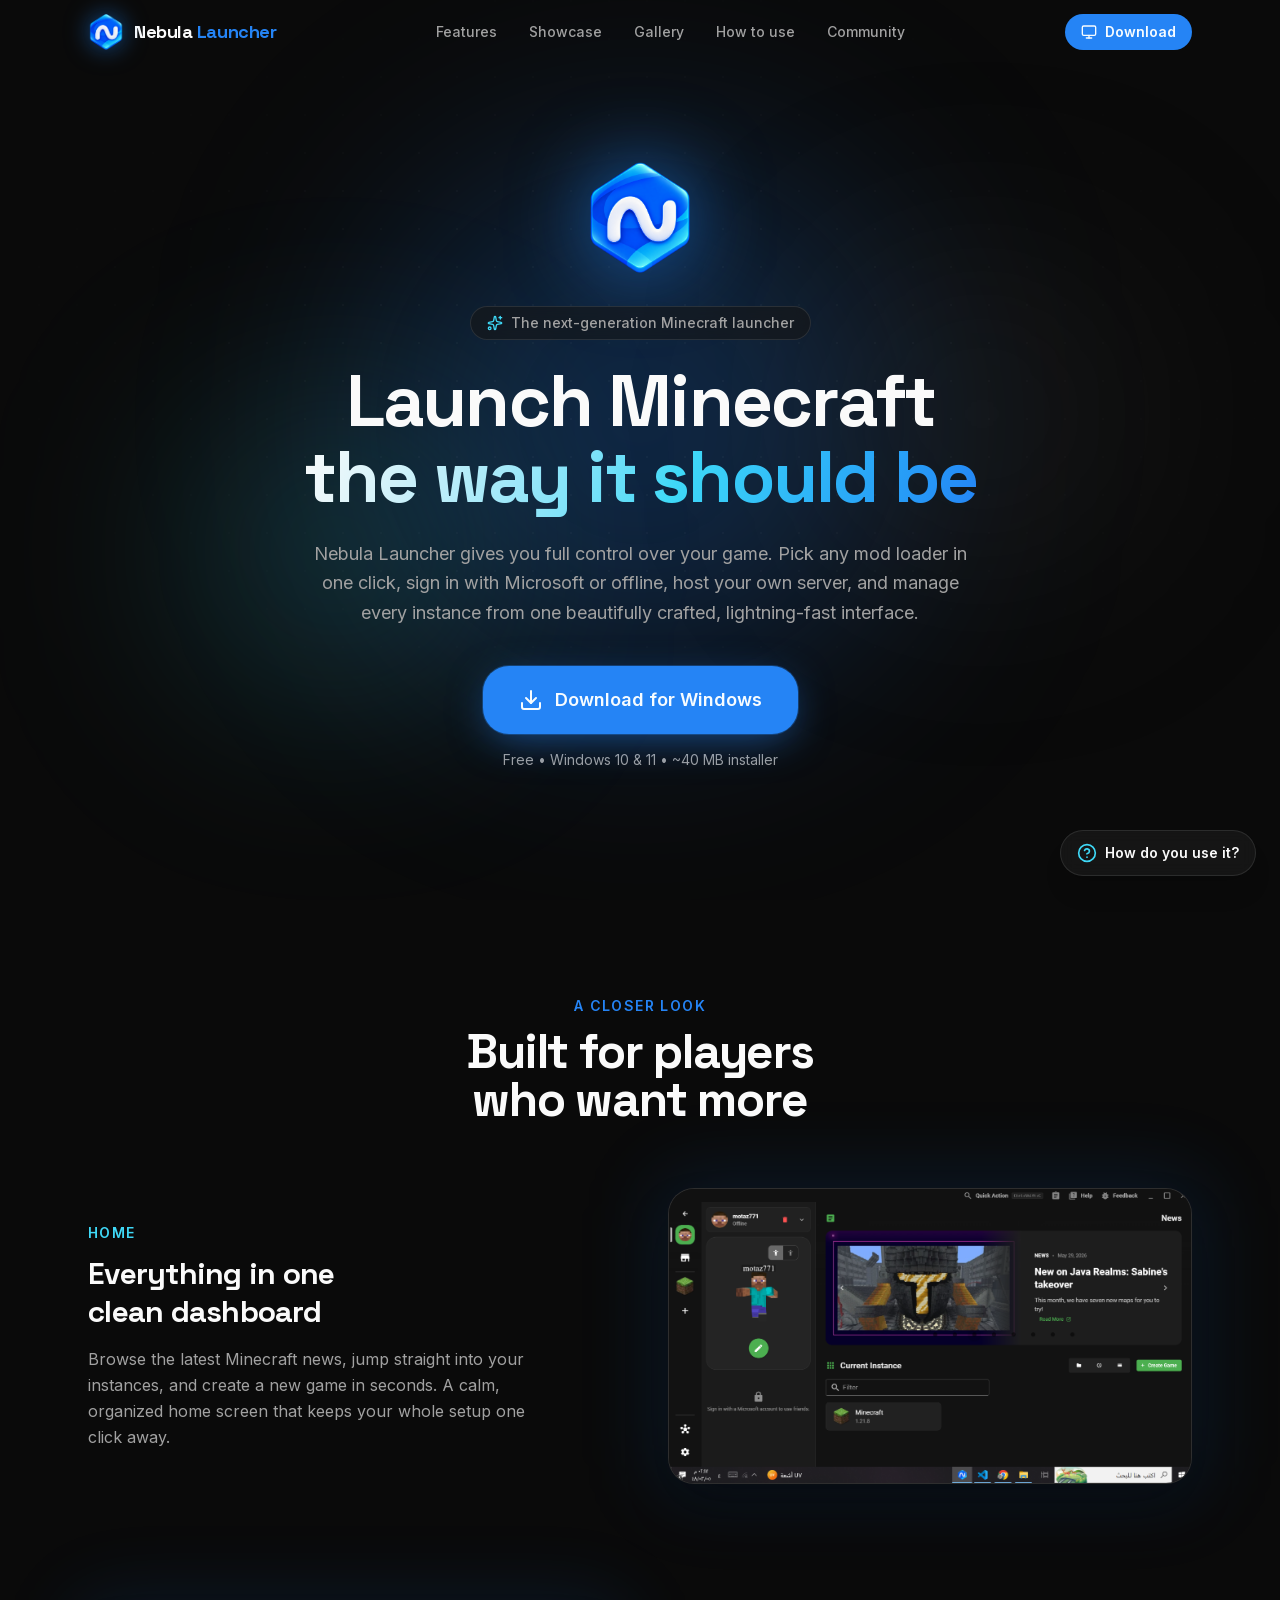
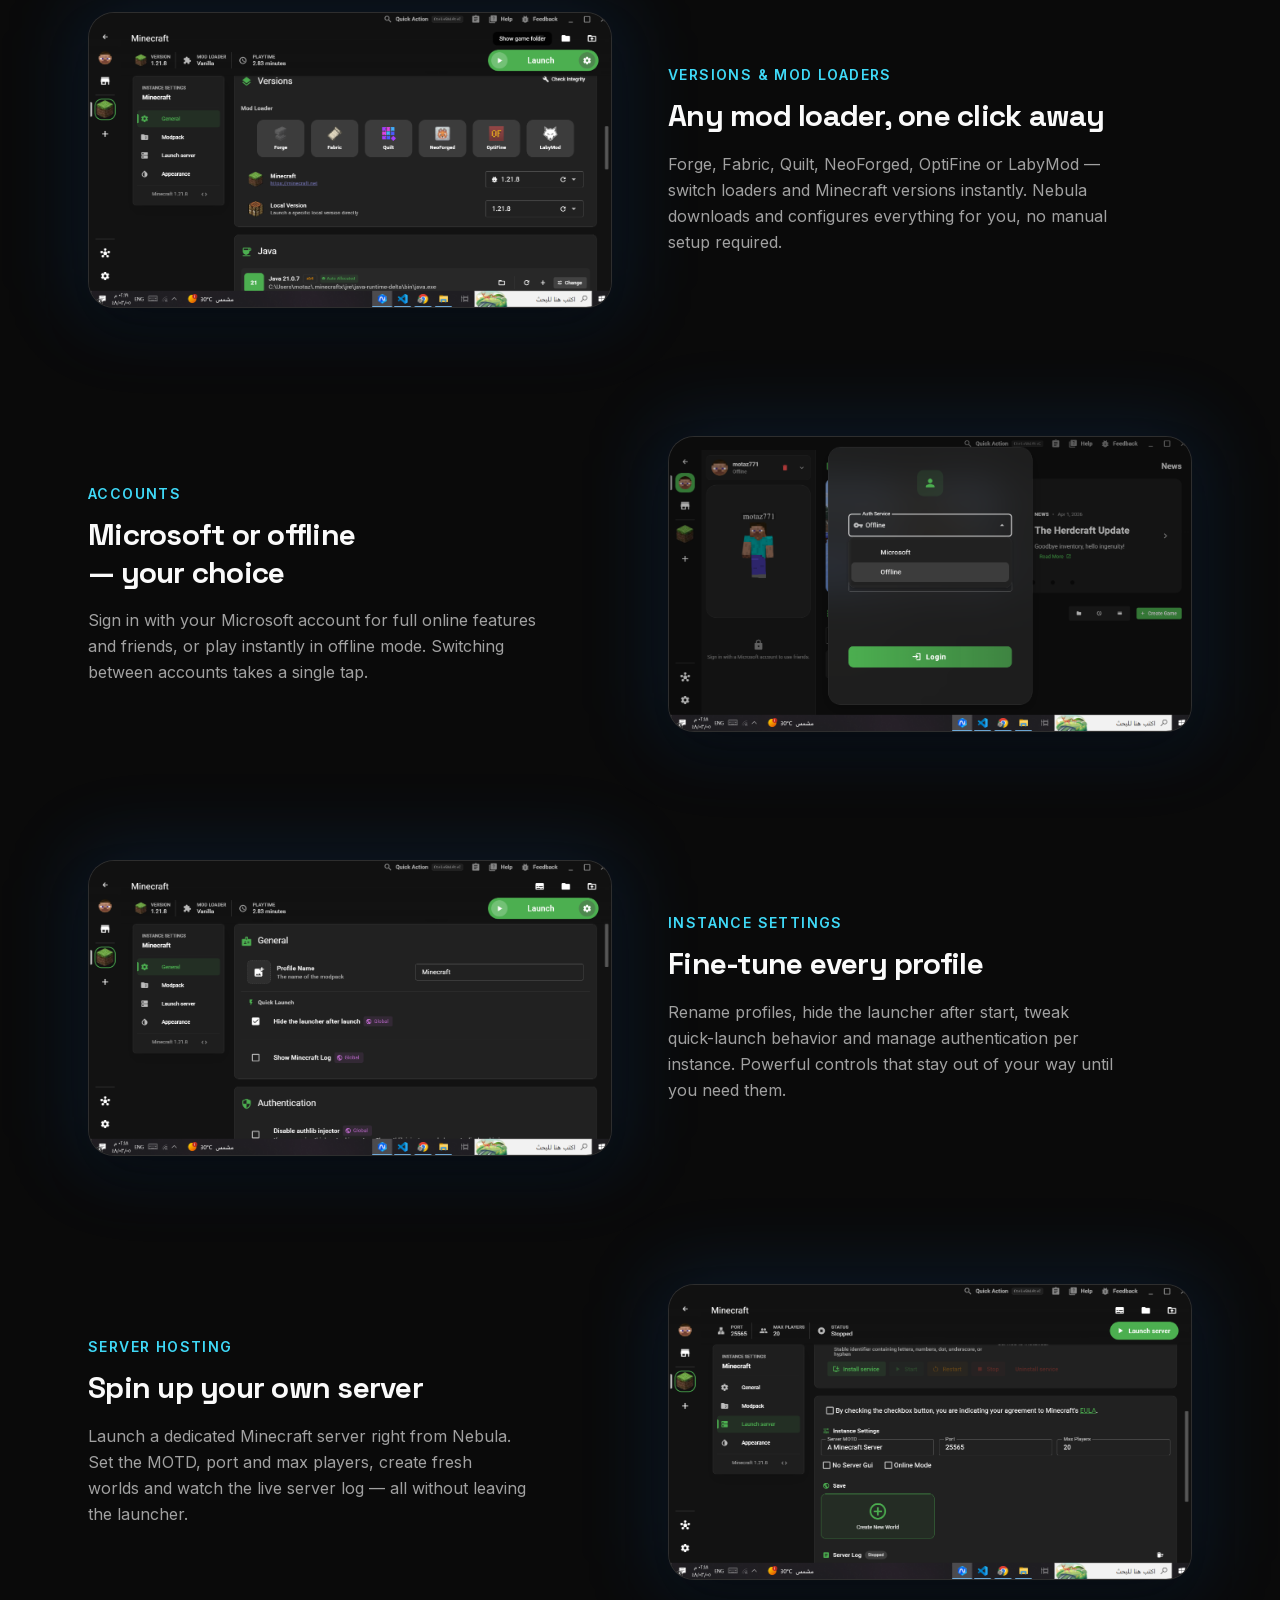
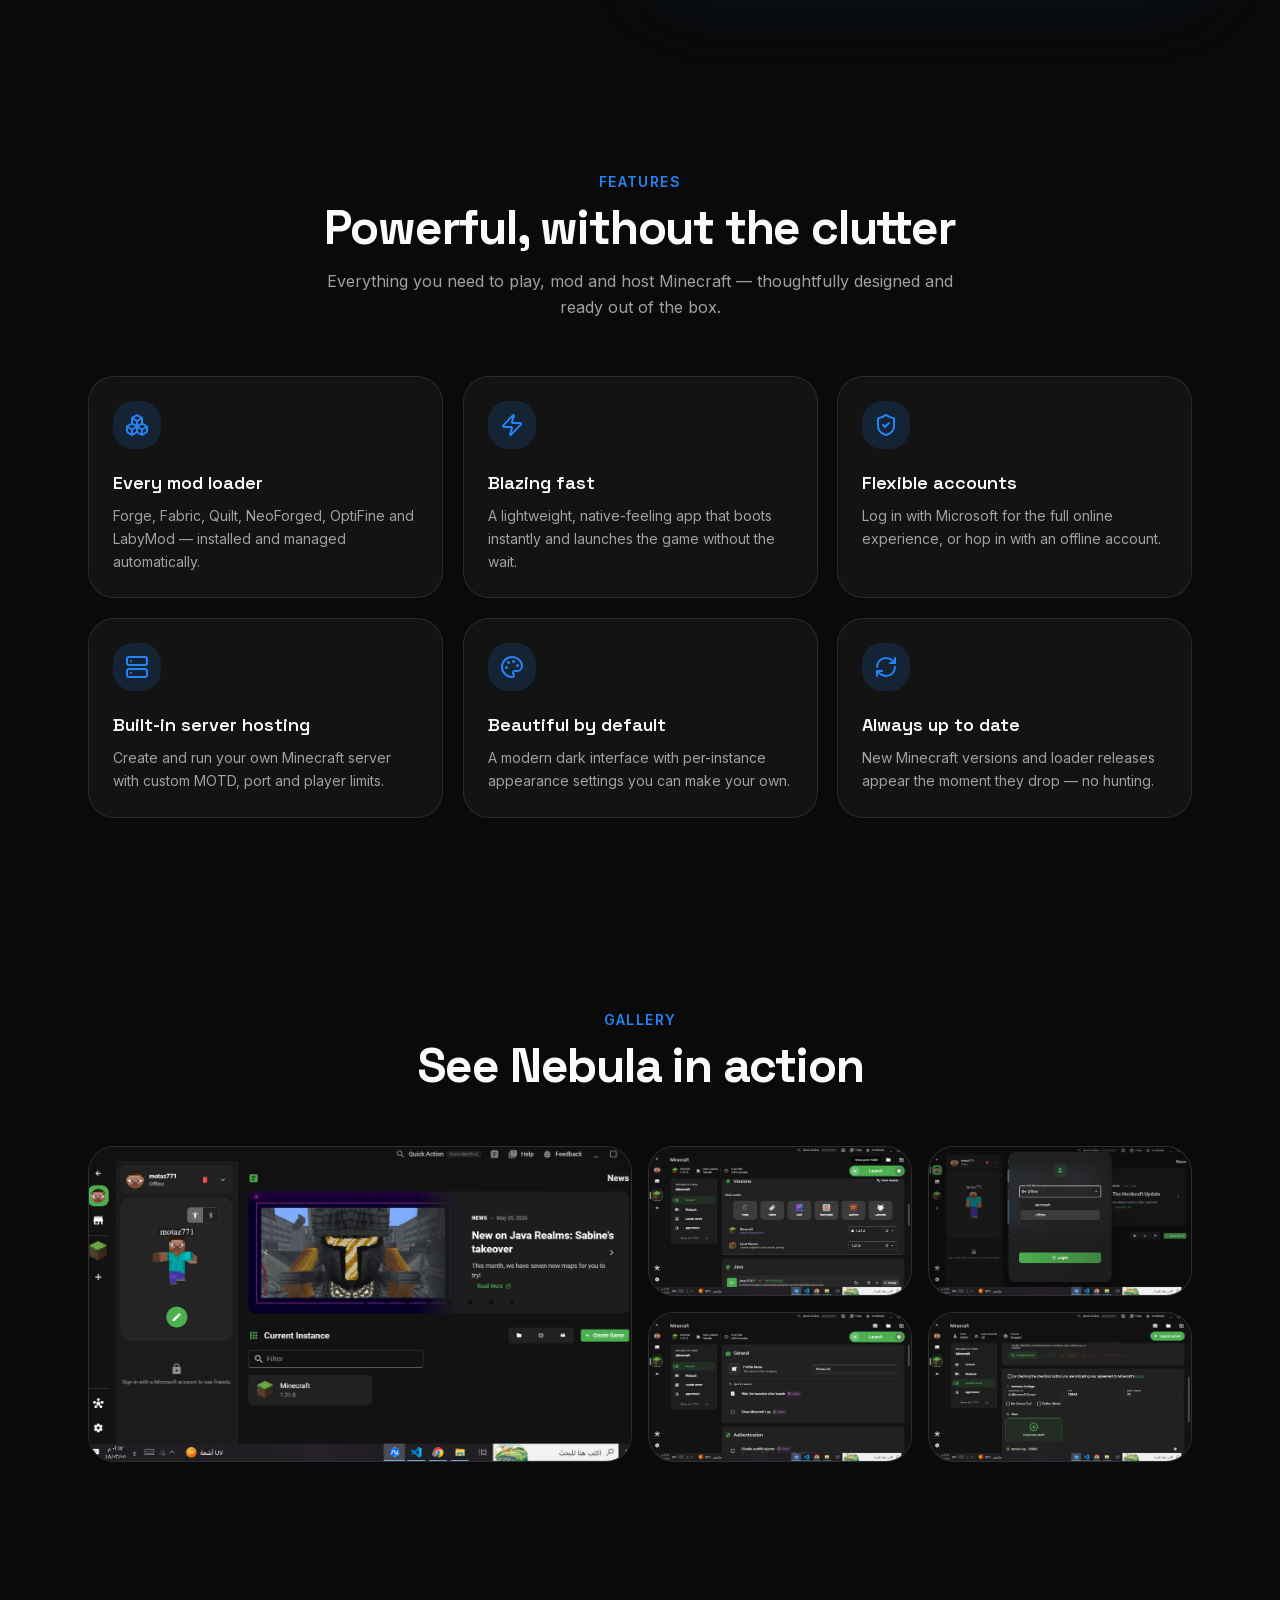
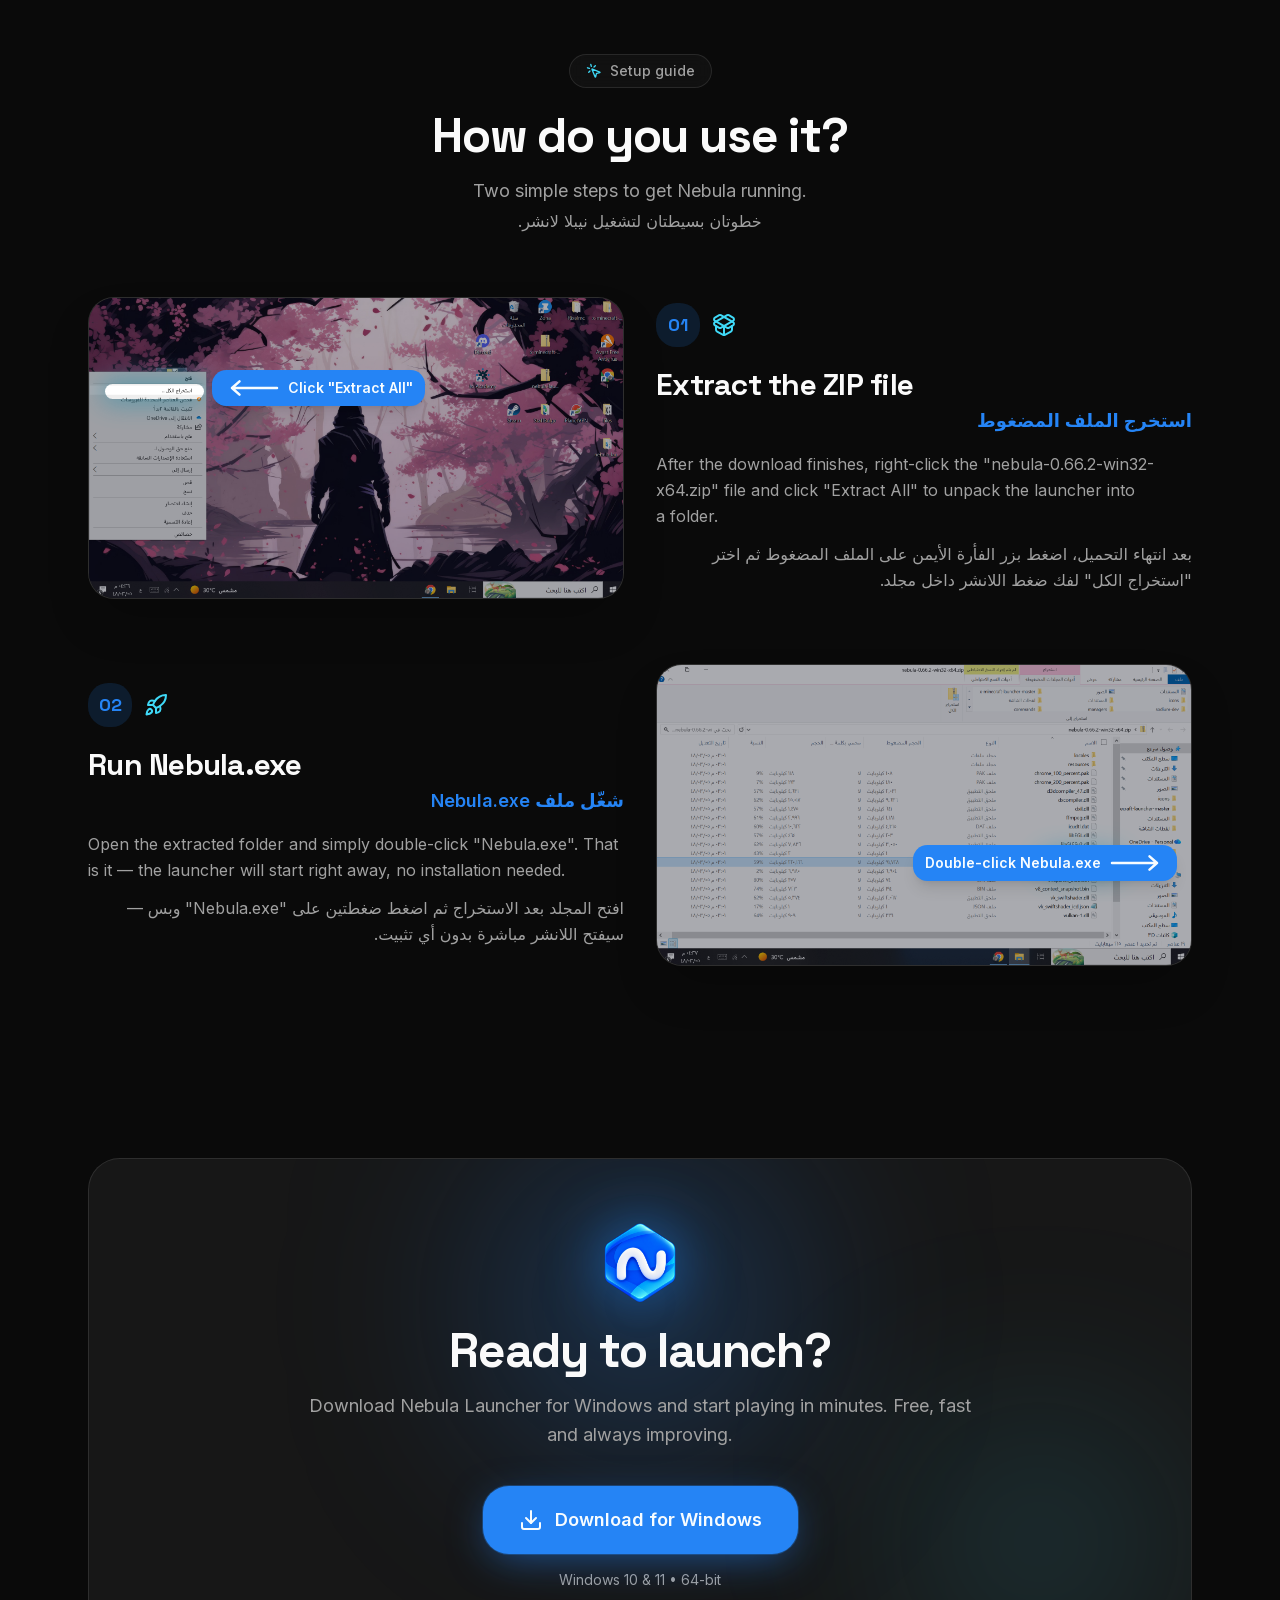
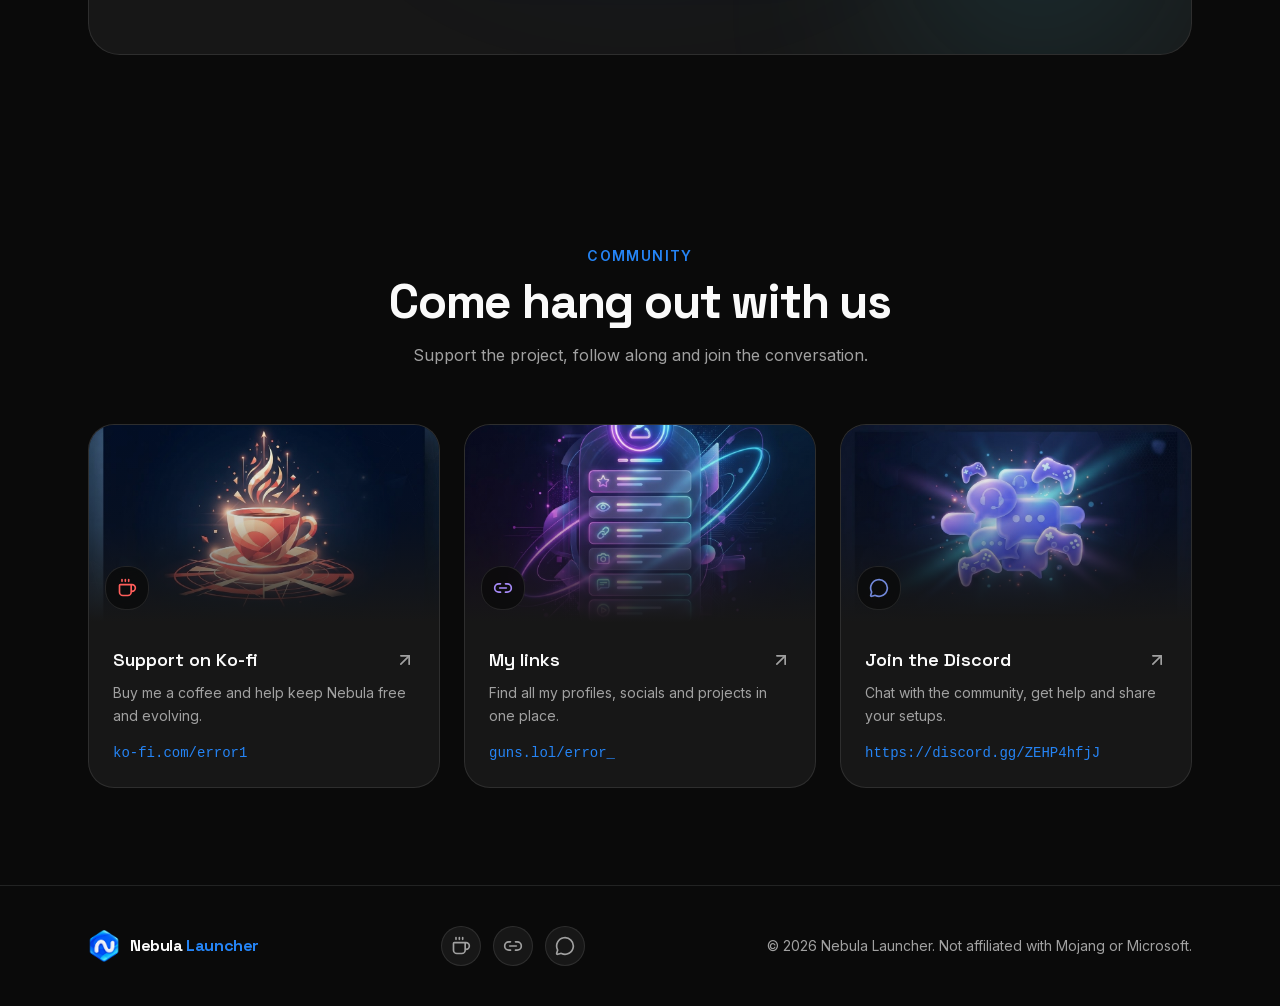
==== commit 2a878e0b: "Updates" ====
--- a/index.html
+++ b/index.html
@@ -1 +1 @@
-<!DOCTYPE html><html lang="en" class="dark space_grotesk_d2a1ec3b-module__cnUgTW__variable inter_c6e48ee1-module__JRO3KW__variable"><head><meta charSet="utf-8"/><meta name="viewport" content="width=device-width, initial-scale=1"/><link rel="preload" href="/_next/static/media/0c89a48fa5027cee-s.p.2cyn07wtgehh0.woff2" as="font" crossorigin="" type="font/woff2"/><link rel="preload" href="/_next/static/media/83afe278b6a6bb3c-s.p.2bn3s6zvc0dyp.woff2" as="font" crossorigin="" type="font/woff2"/><link rel="preload" as="image" href="/nebula-logo.png"/><link rel="stylesheet" href="/_next/static/chunks/30uk1zb34609b.css" data-precedence="next"/><link rel="preload" as="script" fetchPriority="low" href="/_next/static/chunks/0kc5hi77u4wka.js"/><script src="/_next/static/chunks/29g4vswr2myr8.js" async=""></script><script src="/_next/static/chunks/30pigy8l4e836.js" async=""></script><script src="/_next/static/chunks/0ii3mox48hubm.js" async=""></script><script src="/_next/static/chunks/turbopack-33cpvbkzrtcz_.js" async=""></script><script src="/_next/static/chunks/1d0_554bsnbe1.js" async="" crossorigin=""></script><script src="/_next/static/chunks/3kx6k_78_jtrz.js" async="" crossorigin=""></script><meta name="next-size-adjust" content=""/><meta name="theme-color" content="#070b14"/><meta name="color-scheme" content="dark"/><title>Nebula Launcher — The Modern Minecraft Launcher</title><meta name="description" content="Nebula Launcher is a sleek, modern Minecraft launcher with instant mod loader selection, Microsoft &amp; offline accounts, built-in server hosting and a beautiful interface. Download for Windows."/><meta name="generator" content="v0.app"/><link rel="icon" href="/favicon.png"/><script src="/_next/static/chunks/0cz1d0mv5g_q7.js" noModule=""></script></head><body class="bg-background antialiased"><div hidden=""><!--$--><!--/$--></div><div class="min-h-screen bg-background"><header class="fixed inset-x-0 top-0 z-50 transition-all duration-300 border-b border-transparent bg-transparent"><div class="mx-auto flex h-16 max-w-6xl items-center justify-between px-4 sm:px-6"><a href="#top" class="flex items-center gap-2.5"><img alt="Nebula Launcher logo" width="36" height="36" decoding="async" data-nimg="1" class="h-9 w-9 drop-shadow-[0_0_12px_rgba(30,136,255,0.55)]" style="color:transparent" src="/nebula-logo.png"/><span class="font-display text-lg font-bold tracking-tight">Nebula<span class="text-brand"> Launcher</span></span></a><nav class="hidden items-center gap-8 md:flex"><a href="#features" class="text-sm font-medium text-muted-foreground transition-colors hover:text-foreground">Features</a><a href="#showcase" class="text-sm font-medium text-muted-foreground transition-colors hover:text-foreground">Showcase</a><a href="#gallery" class="text-sm font-medium text-muted-foreground transition-colors hover:text-foreground">Gallery</a><a href="#how-to-use" class="text-sm font-medium text-muted-foreground transition-colors hover:text-foreground">How to use</a><a href="#community" class="text-sm font-medium text-muted-foreground transition-colors hover:text-foreground">Community</a></nav><a href="#download" class="inline-flex items-center gap-2 rounded-full bg-brand px-4 py-2 text-sm font-semibold text-brand-foreground transition-transform hover:scale-[1.03]"><svg xmlns="http://www.w3.org/2000/svg" width="24" height="24" viewBox="0 0 24 24" fill="none" stroke="currentColor" stroke-width="2" stroke-linecap="round" stroke-linejoin="round" class="lucide lucide-monitor h-4 w-4" aria-hidden="true"><rect width="20" height="14" x="2" y="3" rx="2"></rect><line x1="8" x2="16" y1="21" y2="21"></line><line x1="12" x2="12" y1="17" y2="21"></line></svg><span class="hidden sm:inline">Download</span></a></div></header><main><section id="top" class="relative flex min-h-screen items-center justify-center overflow-hidden px-4 pt-24 pb-16"><div aria-hidden="true" class="pointer-events-none absolute inset-0"><div class="absolute left-1/2 top-[18%] h-[520px] w-[520px] -translate-x-1/2 rounded-full bg-brand/25 blur-[120px] animate-pulse-slow"></div><div class="absolute left-[15%] top-[45%] h-72 w-72 rounded-full bg-[var(--accent-cyan)]/20 blur-[110px] animate-pulse-slow"></div><div class="absolute right-[12%] top-[30%] h-72 w-72 rounded-full bg-[var(--chart-3)]/20 blur-[110px] animate-pulse-slow"></div><div class="absolute inset-0 opacity-[0.35]" style="background-image:radial-gradient(circle at 1px 1px, rgba(255,255,255,0.08) 1px, transparent 0);background-size:38px 38px;mask-image:radial-gradient(ellipse 70% 60% at 50% 40%, black 30%, transparent 75%)"></div></div><div class="relative z-10 mx-auto flex max-w-4xl flex-col items-center text-center"><div style="transition-delay:0ms" class="transition-all duration-700 ease-out will-change-transform opacity-0 blur-[2px] scale-95"><img alt="Nebula Launcher" width="112" height="112" decoding="async" data-nimg="1" class="mb-8 h-24 w-24 animate-float drop-shadow-[0_0_40px_rgba(30,136,255,0.6)] sm:h-28 sm:w-28" style="color:transparent" src="/nebula-logo.png"/></div><div style="transition-delay:80ms" class="transition-all duration-700 ease-out will-change-transform opacity-0 blur-[2px] translate-y-12"><span class="mb-6 inline-flex items-center gap-2 rounded-full border border-border bg-card/60 px-4 py-1.5 text-sm font-medium text-muted-foreground backdrop-blur"><svg xmlns="http://www.w3.org/2000/svg" width="24" height="24" viewBox="0 0 24 24" fill="none" stroke="currentColor" stroke-width="2" stroke-linecap="round" stroke-linejoin="round" class="lucide lucide-sparkles h-4 w-4 text-[var(--accent-cyan)]" aria-hidden="true"><path d="M11.017 2.814a1 1 0 0 1 1.966 0l1.051 5.558a2 2 0 0 0 1.594 1.594l5.558 1.051a1 1 0 0 1 0 1.966l-5.558 1.051a2 2 0 0 0-1.594 1.594l-1.051 5.558a1 1 0 0 1-1.966 0l-1.051-5.558a2 2 0 0 0-1.594-1.594l-5.558-1.051a1 1 0 0 1 0-1.966l5.558-1.051a2 2 0 0 0 1.594-1.594z"></path><path d="M20 2v4"></path><path d="M22 4h-4"></path><circle cx="4" cy="20" r="2"></circle></svg>The next-generation Minecraft launcher</span></div><div style="transition-delay:140ms" class="transition-all duration-700 ease-out will-change-transform opacity-0 blur-[2px] translate-y-12"><h1 class="font-display text-balance text-5xl font-bold leading-[1.05] tracking-tight sm:text-6xl md:text-7xl">Launch Minecraft<br/><span class="text-gradient">the way it should be</span></h1></div><div style="transition-delay:220ms" class="transition-all duration-700 ease-out will-change-transform opacity-0 blur-[2px] translate-y-12"><p class="mt-6 max-w-2xl text-pretty text-lg leading-relaxed text-muted-foreground">Nebula Launcher gives you full control over your game. Pick any mod loader in one click, sign in with Microsoft or offline, host your own server, and manage every instance from one beautifully crafted, lightning-fast interface.</p></div><div style="transition-delay:300ms" class="transition-all duration-700 ease-out will-change-transform opacity-0 blur-[2px] translate-y-12"><div class="mt-10 flex flex-col items-center gap-4"><a href="/#how-to-use" class="group relative inline-flex items-center gap-3 overflow-hidden rounded-2xl bg-brand px-9 py-5 text-lg font-semibold text-brand-foreground glow-brand transition-transform hover:scale-[1.03]"><span aria-hidden="true" class="absolute inset-0 -translate-x-full bg-gradient-to-r from-transparent via-white/25 to-transparent transition-transform duration-700 group-hover:translate-x-full"></span><svg xmlns="http://www.w3.org/2000/svg" width="24" height="24" viewBox="0 0 24 24" fill="none" stroke="currentColor" stroke-width="2" stroke-linecap="round" stroke-linejoin="round" class="lucide lucide-download h-6 w-6" aria-hidden="true"><path d="M12 15V3"></path><path d="M21 15v4a2 2 0 0 1-2 2H5a2 2 0 0 1-2-2v-4"></path><path d="m7 10 5 5 5-5"></path></svg>Download for Windows</a><p class="text-sm text-muted-foreground">Free • Windows 10 &amp; 11 • ~40 MB installer</p></div></div></div></section><section id="showcase" class="relative mx-auto max-w-6xl px-4 py-24 sm:px-6"><div style="transition-delay:0ms" class="transition-all duration-700 ease-out will-change-transform opacity-0 blur-[2px] translate-y-12 mx-auto mb-16 max-w-2xl text-center"><p class="mb-3 text-sm font-semibold uppercase tracking-widest text-brand">A closer look</p><h2 class="font-display text-balance text-4xl font-bold tracking-tight sm:text-5xl">Built for players who want more</h2></div><div class="flex flex-col gap-24 md:gap-32"><div class="grid items-center gap-8 md:grid-cols-2 md:gap-14"><div style="transition-delay:0ms" class="transition-all duration-700 ease-out will-change-transform opacity-0 blur-[2px] -translate-x-16"><div class="max-w-md"><p class="mb-3 text-sm font-semibold uppercase tracking-widest text-[var(--accent-cyan)]">Home</p><h3 class="font-display text-2xl font-bold leading-tight tracking-tight text-balance sm:text-3xl">Everything in one clean dashboard</h3><p class="mt-4 text-pretty leading-relaxed text-muted-foreground">Browse the latest Minecraft news, jump straight into your instances, and create a new game in seconds. A calm, organized home screen that keeps your whole setup one click away.</p></div></div><div style="transition-delay:120ms" class="transition-all duration-700 ease-out will-change-transform opacity-0 blur-[2px] translate-x-16"><div class="group relative"><div aria-hidden="true" class="absolute -inset-4 rounded-3xl bg-brand/20 opacity-60 blur-2xl transition-opacity duration-500 group-hover:opacity-90"></div><div class="relative overflow-hidden rounded-2xl border border-border bg-card shadow-2xl shadow-black/40 transition-transform duration-500 group-hover:-translate-y-1.5"><img alt="Nebula Launcher home screen with news feed and current instances" loading="lazy" width="1280" height="720" decoding="async" data-nimg="1" class="h-auto w-full" style="color:transparent" src="/screens/home.png"/></div></div></div></div><div class="grid items-center gap-8 md:grid-cols-2 md:gap-14"><div style="transition-delay:0ms" class="transition-all duration-700 ease-out will-change-transform opacity-0 blur-[2px] translate-x-16 md:order-2"><div class="max-w-md"><p class="mb-3 text-sm font-semibold uppercase tracking-widest text-[var(--accent-cyan)]">Versions &amp; Mod Loaders</p><h3 class="font-display text-2xl font-bold leading-tight tracking-tight text-balance sm:text-3xl">Any mod loader, one click away</h3><p class="mt-4 text-pretty leading-relaxed text-muted-foreground">Forge, Fabric, Quilt, NeoForged, OptiFine or LabyMod — switch loaders and Minecraft versions instantly. Nebula downloads and configures everything for you, no manual setup required.</p></div></div><div style="transition-delay:120ms" class="transition-all duration-700 ease-out will-change-transform opacity-0 blur-[2px] -translate-x-16 md:order-1"><div class="group relative"><div aria-hidden="true" class="absolute -inset-4 rounded-3xl bg-brand/20 opacity-60 blur-2xl transition-opacity duration-500 group-hover:opacity-90"></div><div class="relative overflow-hidden rounded-2xl border border-border bg-card shadow-2xl shadow-black/40 transition-transform duration-500 group-hover:-translate-y-1.5"><img alt="Mod loader selection screen showing Forge, Fabric, Quilt, NeoForged, OptiFine and LabyMod" loading="lazy" width="1280" height="720" decoding="async" data-nimg="1" class="h-auto w-full" style="color:transparent" src="/screens/versions.png"/></div></div></div></div><div class="grid items-center gap-8 md:grid-cols-2 md:gap-14"><div style="transition-delay:0ms" class="transition-all duration-700 ease-out will-change-transform opacity-0 blur-[2px] -translate-x-16"><div class="max-w-md"><p class="mb-3 text-sm font-semibold uppercase tracking-widest text-[var(--accent-cyan)]">Accounts</p><h3 class="font-display text-2xl font-bold leading-tight tracking-tight text-balance sm:text-3xl">Microsoft or offline — your choice</h3><p class="mt-4 text-pretty leading-relaxed text-muted-foreground">Sign in with your Microsoft account for full online features and friends, or play instantly in offline mode. Switching between accounts takes a single tap.</p></div></div><div style="transition-delay:120ms" class="transition-all duration-700 ease-out will-change-transform opacity-0 blur-[2px] translate-x-16"><div class="group relative"><div aria-hidden="true" class="absolute -inset-4 rounded-3xl bg-brand/20 opacity-60 blur-2xl transition-opacity duration-500 group-hover:opacity-90"></div><div class="relative overflow-hidden rounded-2xl border border-border bg-card shadow-2xl shadow-black/40 transition-transform duration-500 group-hover:-translate-y-1.5"><img alt="Nebula Launcher account login screen with Microsoft and offline options" loading="lazy" width="1280" height="720" decoding="async" data-nimg="1" class="h-auto w-full" style="color:transparent" src="/screens/login.png"/></div></div></div></div><div class="grid items-center gap-8 md:grid-cols-2 md:gap-14"><div style="transition-delay:0ms" class="transition-all duration-700 ease-out will-change-transform opacity-0 blur-[2px] translate-x-16 md:order-2"><div class="max-w-md"><p class="mb-3 text-sm font-semibold uppercase tracking-widest text-[var(--accent-cyan)]">Instance Settings</p><h3 class="font-display text-2xl font-bold leading-tight tracking-tight text-balance sm:text-3xl">Fine-tune every profile</h3><p class="mt-4 text-pretty leading-relaxed text-muted-foreground">Rename profiles, hide the launcher after start, tweak quick-launch behavior and manage authentication per instance. Powerful controls that stay out of your way until you need them.</p></div></div><div style="transition-delay:120ms" class="transition-all duration-700 ease-out will-change-transform opacity-0 blur-[2px] -translate-x-16 md:order-1"><div class="group relative"><div aria-hidden="true" class="absolute -inset-4 rounded-3xl bg-brand/20 opacity-60 blur-2xl transition-opacity duration-500 group-hover:opacity-90"></div><div class="relative overflow-hidden rounded-2xl border border-border bg-card shadow-2xl shadow-black/40 transition-transform duration-500 group-hover:-translate-y-1.5"><img alt="Instance general settings with profile name and quick launch options" loading="lazy" width="1280" height="720" decoding="async" data-nimg="1" class="h-auto w-full" style="color:transparent" src="/screens/general.png"/></div></div></div></div><div class="grid items-center gap-8 md:grid-cols-2 md:gap-14"><div style="transition-delay:0ms" class="transition-all duration-700 ease-out will-change-transform opacity-0 blur-[2px] -translate-x-16"><div class="max-w-md"><p class="mb-3 text-sm font-semibold uppercase tracking-widest text-[var(--accent-cyan)]">Server Hosting</p><h3 class="font-display text-2xl font-bold leading-tight tracking-tight text-balance sm:text-3xl">Spin up your own server</h3><p class="mt-4 text-pretty leading-relaxed text-muted-foreground">Launch a dedicated Minecraft server right from Nebula. Set the MOTD, port and max players, create fresh worlds and watch the live server log — all without leaving the launcher.</p></div></div><div style="transition-delay:120ms" class="transition-all duration-700 ease-out will-change-transform opacity-0 blur-[2px] translate-x-16"><div class="group relative"><div aria-hidden="true" class="absolute -inset-4 rounded-3xl bg-brand/20 opacity-60 blur-2xl transition-opacity duration-500 group-hover:opacity-90"></div><div class="relative overflow-hidden rounded-2xl border border-border bg-card shadow-2xl shadow-black/40 transition-transform duration-500 group-hover:-translate-y-1.5"><img alt="Launch server screen with server settings and world creation" loading="lazy" width="1280" height="720" decoding="async" data-nimg="1" class="h-auto w-full" style="color:transparent" src="/screens/server.png"/></div></div></div></div></div></section><section id="features" class="relative mx-auto max-w-6xl px-4 py-24 sm:px-6"><div style="transition-delay:0ms" class="transition-all duration-700 ease-out will-change-transform opacity-0 blur-[2px] translate-y-12 mx-auto mb-14 max-w-2xl text-center"><p class="mb-3 text-sm font-semibold uppercase tracking-widest text-brand">Features</p><h2 class="font-display text-balance text-4xl font-bold tracking-tight sm:text-5xl">Powerful, without the clutter</h2><p class="mt-4 text-pretty leading-relaxed text-muted-foreground">Everything you need to play, mod and host Minecraft — thoughtfully designed and ready out of the box.</p></div><div class="grid gap-5 sm:grid-cols-2 lg:grid-cols-3"><div style="transition-delay:0ms" class="transition-all duration-700 ease-out will-change-transform opacity-0 blur-[2px] translate-y-12"><div class="group h-full rounded-2xl border border-border bg-card/70 p-6 transition-colors duration-300 hover:border-brand/50"><div class="mb-5 inline-flex h-12 w-12 items-center justify-center rounded-xl bg-brand/15 text-brand transition-colors group-hover:bg-brand group-hover:text-brand-foreground"><svg xmlns="http://www.w3.org/2000/svg" width="24" height="24" viewBox="0 0 24 24" fill="none" stroke="currentColor" stroke-width="2" stroke-linecap="round" stroke-linejoin="round" class="lucide lucide-boxes h-6 w-6" aria-hidden="true"><path d="M2.97 12.92A2 2 0 0 0 2 14.63v3.24a2 2 0 0 0 .97 1.71l3 1.8a2 2 0 0 0 2.06 0L12 19v-5.5l-5-3-4.03 2.42Z"></path><path d="m7 16.5-4.74-2.85"></path><path d="m7 16.5 5-3"></path><path d="M7 16.5v5.17"></path><path d="M12 13.5V19l3.97 2.38a2 2 0 0 0 2.06 0l3-1.8a2 2 0 0 0 .97-1.71v-3.24a2 2 0 0 0-.97-1.71L17 10.5l-5 3Z"></path><path d="m17 16.5-5-3"></path><path d="m17 16.5 4.74-2.85"></path><path d="M17 16.5v5.17"></path><path d="M7.97 4.42A2 2 0 0 0 7 6.13v4.37l5 3 5-3V6.13a2 2 0 0 0-.97-1.71l-3-1.8a2 2 0 0 0-2.06 0l-3 1.8Z"></path><path d="M12 8 7.26 5.15"></path><path d="m12 8 4.74-2.85"></path><path d="M12 13.5V8"></path></svg></div><h3 class="font-display text-lg font-semibold">Every mod loader</h3><p class="mt-2 text-sm leading-relaxed text-muted-foreground">Forge, Fabric, Quilt, NeoForged, OptiFine and LabyMod — installed and managed automatically.</p></div></div><div style="transition-delay:90ms" class="transition-all duration-700 ease-out will-change-transform opacity-0 blur-[2px] translate-y-12"><div class="group h-full rounded-2xl border border-border bg-card/70 p-6 transition-colors duration-300 hover:border-brand/50"><div class="mb-5 inline-flex h-12 w-12 items-center justify-center rounded-xl bg-brand/15 text-brand transition-colors group-hover:bg-brand group-hover:text-brand-foreground"><svg xmlns="http://www.w3.org/2000/svg" width="24" height="24" viewBox="0 0 24 24" fill="none" stroke="currentColor" stroke-width="2" stroke-linecap="round" stroke-linejoin="round" class="lucide lucide-zap h-6 w-6" aria-hidden="true"><path d="M4 14a1 1 0 0 1-.78-1.63l9.9-10.2a.5.5 0 0 1 .86.46l-1.92 6.02A1 1 0 0 0 13 10h7a1 1 0 0 1 .78 1.63l-9.9 10.2a.5.5 0 0 1-.86-.46l1.92-6.02A1 1 0 0 0 11 14z"></path></svg></div><h3 class="font-display text-lg font-semibold">Blazing fast</h3><p class="mt-2 text-sm leading-relaxed text-muted-foreground">A lightweight, native-feeling app that boots instantly and launches the game without the wait.</p></div></div><div style="transition-delay:180ms" class="transition-all duration-700 ease-out will-change-transform opacity-0 blur-[2px] translate-y-12"><div class="group h-full rounded-2xl border border-border bg-card/70 p-6 transition-colors duration-300 hover:border-brand/50"><div class="mb-5 inline-flex h-12 w-12 items-center justify-center rounded-xl bg-brand/15 text-brand transition-colors group-hover:bg-brand group-hover:text-brand-foreground"><svg xmlns="http://www.w3.org/2000/svg" width="24" height="24" viewBox="0 0 24 24" fill="none" stroke="currentColor" stroke-width="2" stroke-linecap="round" stroke-linejoin="round" class="lucide lucide-shield-check h-6 w-6" aria-hidden="true"><path d="M20 13c0 5-3.5 7.5-7.66 8.95a1 1 0 0 1-.67-.01C7.5 20.5 4 18 4 13V6a1 1 0 0 1 1-1c2 0 4.5-1.2 6.24-2.72a1.17 1.17 0 0 1 1.52 0C14.51 3.81 17 5 19 5a1 1 0 0 1 1 1z"></path><path d="m9 12 2 2 4-4"></path></svg></div><h3 class="font-display text-lg font-semibold">Flexible accounts</h3><p class="mt-2 text-sm leading-relaxed text-muted-foreground">Log in with Microsoft for the full online experience, or hop in with an offline account.</p></div></div><div style="transition-delay:0ms" class="transition-all duration-700 ease-out will-change-transform opacity-0 blur-[2px] translate-y-12"><div class="group h-full rounded-2xl border border-border bg-card/70 p-6 transition-colors duration-300 hover:border-brand/50"><div class="mb-5 inline-flex h-12 w-12 items-center justify-center rounded-xl bg-brand/15 text-brand transition-colors group-hover:bg-brand group-hover:text-brand-foreground"><svg xmlns="http://www.w3.org/2000/svg" width="24" height="24" viewBox="0 0 24 24" fill="none" stroke="currentColor" stroke-width="2" stroke-linecap="round" stroke-linejoin="round" class="lucide lucide-server h-6 w-6" aria-hidden="true"><rect width="20" height="8" x="2" y="2" rx="2" ry="2"></rect><rect width="20" height="8" x="2" y="14" rx="2" ry="2"></rect><line x1="6" x2="6.01" y1="6" y2="6"></line><line x1="6" x2="6.01" y1="18" y2="18"></line></svg></div><h3 class="font-display text-lg font-semibold">Built-in server hosting</h3><p class="mt-2 text-sm leading-relaxed text-muted-foreground">Create and run your own Minecraft server with custom MOTD, port and player limits.</p></div></div><div style="transition-delay:90ms" class="transition-all duration-700 ease-out will-change-transform opacity-0 blur-[2px] translate-y-12"><div class="group h-full rounded-2xl border border-border bg-card/70 p-6 transition-colors duration-300 hover:border-brand/50"><div class="mb-5 inline-flex h-12 w-12 items-center justify-center rounded-xl bg-brand/15 text-brand transition-colors group-hover:bg-brand group-hover:text-brand-foreground"><svg xmlns="http://www.w3.org/2000/svg" width="24" height="24" viewBox="0 0 24 24" fill="none" stroke="currentColor" stroke-width="2" stroke-linecap="round" stroke-linejoin="round" class="lucide lucide-palette h-6 w-6" aria-hidden="true"><path d="M12 22a1 1 0 0 1 0-20 10 9 0 0 1 10 9 5 5 0 0 1-5 5h-2.25a1.75 1.75 0 0 0-1.4 2.8l.3.4a1.75 1.75 0 0 1-1.4 2.8z"></path><circle cx="13.5" cy="6.5" r=".5" fill="currentColor"></circle><circle cx="17.5" cy="10.5" r=".5" fill="currentColor"></circle><circle cx="6.5" cy="12.5" r=".5" fill="currentColor"></circle><circle cx="8.5" cy="7.5" r=".5" fill="currentColor"></circle></svg></div><h3 class="font-display text-lg font-semibold">Beautiful by default</h3><p class="mt-2 text-sm leading-relaxed text-muted-foreground">A modern dark interface with per-instance appearance settings you can make your own.</p></div></div><div style="transition-delay:180ms" class="transition-all duration-700 ease-out will-change-transform opacity-0 blur-[2px] translate-y-12"><div class="group h-full rounded-2xl border border-border bg-card/70 p-6 transition-colors duration-300 hover:border-brand/50"><div class="mb-5 inline-flex h-12 w-12 items-center justify-center rounded-xl bg-brand/15 text-brand transition-colors group-hover:bg-brand group-hover:text-brand-foreground"><svg xmlns="http://www.w3.org/2000/svg" width="24" height="24" viewBox="0 0 24 24" fill="none" stroke="currentColor" stroke-width="2" stroke-linecap="round" stroke-linejoin="round" class="lucide lucide-refresh-cw h-6 w-6" aria-hidden="true"><path d="M3 12a9 9 0 0 1 9-9 9.75 9.75 0 0 1 6.74 2.74L21 8"></path><path d="M21 3v5h-5"></path><path d="M21 12a9 9 0 0 1-9 9 9.75 9.75 0 0 1-6.74-2.74L3 16"></path><path d="M8 16H3v5"></path></svg></div><h3 class="font-display text-lg font-semibold">Always up to date</h3><p class="mt-2 text-sm leading-relaxed text-muted-foreground">New Minecraft versions and loader releases appear the moment they drop — no hunting.</p></div></div></div></section><section id="gallery" class="relative mx-auto max-w-6xl px-4 py-24 sm:px-6"><div style="transition-delay:0ms" class="transition-all duration-700 ease-out will-change-transform opacity-0 blur-[2px] translate-y-12 mx-auto mb-14 max-w-2xl text-center"><p class="mb-3 text-sm font-semibold uppercase tracking-widest text-brand">Gallery</p><h2 class="font-display text-balance text-4xl font-bold tracking-tight sm:text-5xl">See Nebula in action</h2></div><div class="grid auto-rows-[180px] grid-cols-1 gap-4 sm:grid-cols-4 sm:auto-rows-[150px]"><div style="transition-delay:0ms" class="transition-all duration-700 ease-out will-change-transform opacity-0 blur-[2px] scale-95 sm:col-span-2 sm:row-span-2"><div class="group relative h-full overflow-hidden rounded-2xl border border-border bg-card"><img alt="Home screen" loading="lazy" decoding="async" data-nimg="fill" class="object-cover object-top transition-transform duration-500 group-hover:scale-105" style="position:absolute;height:100%;width:100%;left:0;top:0;right:0;bottom:0;color:transparent" src="/screens/home.png"/><div aria-hidden="true" class="absolute inset-0 bg-gradient-to-t from-background/70 via-transparent to-transparent opacity-0 transition-opacity duration-300 group-hover:opacity-100"></div><span class="absolute bottom-3 left-4 translate-y-2 text-sm font-medium text-foreground opacity-0 transition-all duration-300 group-hover:translate-y-0 group-hover:opacity-100">Home screen</span></div></div><div style="transition-delay:80ms" class="transition-all duration-700 ease-out will-change-transform opacity-0 blur-[2px] scale-95"><div class="group relative h-full overflow-hidden rounded-2xl border border-border bg-card"><img alt="Mod loaders" loading="lazy" decoding="async" data-nimg="fill" class="object-cover object-top transition-transform duration-500 group-hover:scale-105" style="position:absolute;height:100%;width:100%;left:0;top:0;right:0;bottom:0;color:transparent" src="/screens/versions.png"/><div aria-hidden="true" class="absolute inset-0 bg-gradient-to-t from-background/70 via-transparent to-transparent opacity-0 transition-opacity duration-300 group-hover:opacity-100"></div><span class="absolute bottom-3 left-4 translate-y-2 text-sm font-medium text-foreground opacity-0 transition-all duration-300 group-hover:translate-y-0 group-hover:opacity-100">Mod loaders</span></div></div><div style="transition-delay:160ms" class="transition-all duration-700 ease-out will-change-transform opacity-0 blur-[2px] scale-95"><div class="group relative h-full overflow-hidden rounded-2xl border border-border bg-card"><img alt="Account login" loading="lazy" decoding="async" data-nimg="fill" class="object-cover object-top transition-transform duration-500 group-hover:scale-105" style="position:absolute;height:100%;width:100%;left:0;top:0;right:0;bottom:0;color:transparent" src="/screens/login.png"/><div aria-hidden="true" class="absolute inset-0 bg-gradient-to-t from-background/70 via-transparent to-transparent opacity-0 transition-opacity duration-300 group-hover:opacity-100"></div><span class="absolute bottom-3 left-4 translate-y-2 text-sm font-medium text-foreground opacity-0 transition-all duration-300 group-hover:translate-y-0 group-hover:opacity-100">Account login</span></div></div><div style="transition-delay:0ms" class="transition-all duration-700 ease-out will-change-transform opacity-0 blur-[2px] scale-95"><div class="group relative h-full overflow-hidden rounded-2xl border border-border bg-card"><img alt="Instance settings" loading="lazy" decoding="async" data-nimg="fill" class="object-cover object-top transition-transform duration-500 group-hover:scale-105" style="position:absolute;height:100%;width:100%;left:0;top:0;right:0;bottom:0;color:transparent" src="/screens/general.png"/><div aria-hidden="true" class="absolute inset-0 bg-gradient-to-t from-background/70 via-transparent to-transparent opacity-0 transition-opacity duration-300 group-hover:opacity-100"></div><span class="absolute bottom-3 left-4 translate-y-2 text-sm font-medium text-foreground opacity-0 transition-all duration-300 group-hover:translate-y-0 group-hover:opacity-100">Instance settings</span></div></div><div style="transition-delay:80ms" class="transition-all duration-700 ease-out will-change-transform opacity-0 blur-[2px] scale-95"><div class="group relative h-full overflow-hidden rounded-2xl border border-border bg-card"><img alt="Server hosting" loading="lazy" decoding="async" data-nimg="fill" class="object-cover object-top transition-transform duration-500 group-hover:scale-105" style="position:absolute;height:100%;width:100%;left:0;top:0;right:0;bottom:0;color:transparent" src="/screens/server.png"/><div aria-hidden="true" class="absolute inset-0 bg-gradient-to-t from-background/70 via-transparent to-transparent opacity-0 transition-opacity duration-300 group-hover:opacity-100"></div><span class="absolute bottom-3 left-4 translate-y-2 text-sm font-medium text-foreground opacity-0 transition-all duration-300 group-hover:translate-y-0 group-hover:opacity-100">Server hosting</span></div></div></div></section><section id="how-to-use" class="relative mx-auto max-w-6xl scroll-mt-24 px-4 py-24 sm:px-6"><div style="transition-delay:0ms" class="transition-all duration-700 ease-out will-change-transform opacity-0 blur-[2px] translate-y-12"><div class="mx-auto max-w-2xl text-center"><span class="inline-flex items-center gap-2 rounded-full border border-border bg-card/60 px-4 py-1.5 text-sm font-medium text-muted-foreground backdrop-blur"><svg xmlns="http://www.w3.org/2000/svg" width="24" height="24" viewBox="0 0 24 24" fill="none" stroke="currentColor" stroke-width="2" stroke-linecap="round" stroke-linejoin="round" class="lucide lucide-mouse-pointer-click h-4 w-4 text-[var(--accent-cyan)]" aria-hidden="true"><path d="M14 4.1 12 6"></path><path d="m5.1 8-2.9-.8"></path><path d="m6 12-1.9 2"></path><path d="M7.2 2.2 8 5.1"></path><path d="M9.037 9.69a.498.498 0 0 1 .653-.653l11 4.5a.5.5 0 0 1-.074.949l-4.349 1.041a1 1 0 0 0-.74.739l-1.04 4.35a.5.5 0 0 1-.95.074z"></path></svg>Setup guide</span><h2 class="mt-6 font-display text-balance text-4xl font-bold tracking-tight sm:text-5xl">How do you use it?</h2><p class="mt-4 text-pretty text-lg leading-relaxed text-muted-foreground">Two simple steps to get Nebula running.<span dir="rtl" class="mt-1 block text-base">خطوتان بسيطتان لتشغيل نيبلا لانشر.</span></p></div></div><div class="mt-16 flex flex-col gap-16"><div style="transition-delay:0ms" class="transition-all duration-700 ease-out will-change-transform opacity-0 blur-[2px] translate-y-12"><div class="grid items-center gap-8 lg:grid-cols-2"><div class="relative overflow-hidden rounded-2xl border border-border bg-card shadow-2xl "><div class="relative aspect-video w-full"><img alt="Right-click the downloaded ZIP and choose Extract All" loading="lazy" decoding="async" data-nimg="fill" class="object-cover" style="position:absolute;height:100%;width:100%;left:0;top:0;right:0;bottom:0;color:transparent" src="/tutorial/step1-extract.png"/><span class="pointer-events-none absolute rounded-md ring-2 ring-[var(--accent-cyan)] animate-pulse-slow" style="left:3%;top:28.5%;width:18.5%;height:5.2%;box-shadow:0 0 0 9999px rgba(9,14,28,0.35), 0 0 26px 4px color-mix(in oklch, var(--accent-cyan) 65%, transparent)"></span><div class="pointer-events-none absolute z-10 flex items-center gap-2 rounded-lg bg-brand px-3 py-2 text-xs font-semibold text-brand-foreground shadow-lg sm:text-sm" style="left:23%;top:24%"><span class="text-brand-foreground"><svg viewBox="0 0 64 24" class="h-5 w-14 shrink-0 rotate-180" fill="none" aria-hidden="true"><path d="M2 12h54m0 0-9-8m9 8-9 8" stroke="currentColor" stroke-width="3" stroke-linecap="round" stroke-linejoin="round"></path></svg></span><span class="whitespace-nowrap">Click &quot;Extract All&quot;</span></div></div></div><div class=""><div class="flex items-center gap-3"><span class="flex h-11 w-11 items-center justify-center rounded-xl bg-brand/15 font-display text-lg font-bold text-brand">01</span><svg xmlns="http://www.w3.org/2000/svg" width="24" height="24" viewBox="0 0 24 24" fill="none" stroke="currentColor" stroke-width="2" stroke-linecap="round" stroke-linejoin="round" class="lucide lucide-package-open h-6 w-6 text-[var(--accent-cyan)]" aria-hidden="true"><path d="M12 22v-9"></path><path d="M15.17 2.21a1.67 1.67 0 0 1 1.63 0L21 4.57a1.93 1.93 0 0 1 0 3.36L8.82 14.79a1.655 1.655 0 0 1-1.64 0L3 12.43a1.93 1.93 0 0 1 0-3.36z"></path><path d="M20 13v3.87a2.06 2.06 0 0 1-1.11 1.83l-6 3.08a1.93 1.93 0 0 1-1.78 0l-6-3.08A2.06 2.06 0 0 1 4 16.87V13"></path><path d="M21 12.43a1.93 1.93 0 0 0 0-3.36L8.83 2.2a1.64 1.64 0 0 0-1.63 0L3 4.57a1.93 1.93 0 0 0 0 3.36l12.18 6.86a1.636 1.636 0 0 0 1.63 0z"></path></svg></div><h3 class="mt-5 font-display text-2xl font-bold tracking-tight sm:text-3xl">Extract the ZIP file</h3><p dir="rtl" class="mt-1 text-lg font-semibold text-brand">استخرج الملف المضغوط</p><p class="mt-4 text-pretty leading-relaxed text-muted-foreground">After the download finishes, right-click the &quot;nebula-0.66.2-win32-x64.zip&quot; file and click &quot;Extract All&quot; to unpack the launcher into a folder.</p><p dir="rtl" class="mt-3 text-pretty leading-relaxed text-muted-foreground">بعد انتهاء التحميل، اضغط بزر الفأرة الأيمن على الملف المضغوط ثم اختر &quot;استخراج الكل&quot; لفك ضغط اللانشر داخل مجلد.</p></div></div></div><div style="transition-delay:80ms" class="transition-all duration-700 ease-out will-change-transform opacity-0 blur-[2px] translate-y-12"><div class="grid items-center gap-8 lg:grid-cols-2"><div class="relative overflow-hidden rounded-2xl border border-border bg-card shadow-2xl lg:order-2"><div class="relative aspect-video w-full"><img alt="Double-click Nebula.exe to launch the app" loading="lazy" decoding="async" data-nimg="fill" class="object-cover" style="position:absolute;height:100%;width:100%;left:0;top:0;right:0;bottom:0;color:transparent" src="/tutorial/step2-run.png"/><span class="pointer-events-none absolute rounded-md ring-2 ring-[var(--accent-cyan)] animate-pulse-slow" style="left:72.5%;top:63.2%;width:14%;height:5.6%;box-shadow:0 0 0 9999px rgba(9,14,28,0.35), 0 0 26px 4px color-mix(in oklch, var(--accent-cyan) 65%, transparent)"></span><div class="pointer-events-none absolute z-10 flex items-center gap-2 rounded-lg bg-brand px-3 py-2 text-xs font-semibold text-brand-foreground shadow-lg sm:text-sm" style="left:48%;top:60%"><span class="whitespace-nowrap">Double-click Nebula.exe</span><span class="text-brand-foreground"><svg viewBox="0 0 64 24" class="h-5 w-14 shrink-0 " fill="none" aria-hidden="true"><path d="M2 12h54m0 0-9-8m9 8-9 8" stroke="currentColor" stroke-width="3" stroke-linecap="round" stroke-linejoin="round"></path></svg></span></div></div></div><div class="lg:order-1"><div class="flex items-center gap-3"><span class="flex h-11 w-11 items-center justify-center rounded-xl bg-brand/15 font-display text-lg font-bold text-brand">02</span><svg xmlns="http://www.w3.org/2000/svg" width="24" height="24" viewBox="0 0 24 24" fill="none" stroke="currentColor" stroke-width="2" stroke-linecap="round" stroke-linejoin="round" class="lucide lucide-rocket h-6 w-6 text-[var(--accent-cyan)]" aria-hidden="true"><path d="M12 15v5s3.03-.55 4-2c1.08-1.62 0-5 0-5"></path><path d="M4.5 16.5c-1.5 1.26-2 5-2 5s3.74-.5 5-2c.71-.84.7-2.13-.09-2.91a2.18 2.18 0 0 0-2.91-.09"></path><path d="M9 12a22 22 0 0 1 2-3.95A12.88 12.88 0 0 1 22 2c0 2.72-.78 7.5-6 11a22.4 22.4 0 0 1-4 2z"></path><path d="M9 12H4s.55-3.03 2-4c1.62-1.08 5 .05 5 .05"></path></svg></div><h3 class="mt-5 font-display text-2xl font-bold tracking-tight sm:text-3xl">Run Nebula.exe</h3><p dir="rtl" class="mt-1 text-lg font-semibold text-brand">شغّل ملف Nebula.exe</p><p class="mt-4 text-pretty leading-relaxed text-muted-foreground">Open the extracted folder and simply double-click &quot;Nebula.exe&quot;. That is it — the launcher will start right away, no installation needed.</p><p dir="rtl" class="mt-3 text-pretty leading-relaxed text-muted-foreground">افتح المجلد بعد الاستخراج ثم اضغط ضغطتين على &quot;Nebula.exe&quot; وبس — سيفتح اللانشر مباشرة بدون أي تثبيت.</p></div></div></div></div></section><section id="download" class="relative mx-auto max-w-6xl px-4 py-24 sm:px-6"><div style="transition-delay:0ms" class="transition-all duration-700 ease-out will-change-transform opacity-0 blur-[2px] scale-95"><div class="relative overflow-hidden rounded-3xl border border-border bg-card px-6 py-16 text-center sm:px-12"><div aria-hidden="true" class="pointer-events-none absolute inset-0"><div class="absolute left-1/2 top-0 h-72 w-72 -translate-x-1/2 rounded-full bg-brand/30 blur-[110px]"></div><div class="absolute bottom-0 right-10 h-56 w-56 rounded-full bg-[var(--accent-cyan)]/20 blur-[110px]"></div></div><div class="relative z-10 mx-auto flex max-w-2xl flex-col items-center"><img alt="Nebula Launcher" loading="lazy" width="80" height="80" decoding="async" data-nimg="1" class="mb-6 h-20 w-20 animate-float drop-shadow-[0_0_30px_rgba(30,136,255,0.6)]" style="color:transparent" src="/nebula-logo.png"/><h2 class="font-display text-balance text-4xl font-bold tracking-tight sm:text-5xl">Ready to launch?</h2><p class="mt-4 text-pretty text-lg leading-relaxed text-muted-foreground">Download Nebula Launcher for Windows and start playing in minutes. Free, fast and always improving.</p><a href="https://github.com/motaz11w/nebula/releases/download/v0.66.4/nebula-0.66.2-win32-x64.zip" class="group relative mt-9 inline-flex items-center gap-3 overflow-hidden rounded-2xl bg-brand px-9 py-5 text-lg font-semibold text-brand-foreground glow-brand transition-transform hover:scale-[1.03]"><span aria-hidden="true" class="absolute inset-0 -translate-x-full bg-gradient-to-r from-transparent via-white/25 to-transparent transition-transform duration-700 group-hover:translate-x-full"></span><svg xmlns="http://www.w3.org/2000/svg" width="24" height="24" viewBox="0 0 24 24" fill="none" stroke="currentColor" stroke-width="2" stroke-linecap="round" stroke-linejoin="round" class="lucide lucide-download h-6 w-6" aria-hidden="true"><path d="M12 15V3"></path><path d="M21 15v4a2 2 0 0 1-2 2H5a2 2 0 0 1-2-2v-4"></path><path d="m7 10 5 5 5-5"></path></svg>Download for Windows</a><p class="mt-4 text-sm text-muted-foreground">Windows 10 &amp; 11 • 64-bit</p></div></div></div></section><section id="community" class="relative mx-auto max-w-6xl px-4 py-24 sm:px-6"><div style="transition-delay:0ms" class="transition-all duration-700 ease-out will-change-transform opacity-0 blur-[2px] translate-y-12 mx-auto mb-14 max-w-2xl text-center"><p class="mb-3 text-sm font-semibold uppercase tracking-widest text-brand">Community</p><h2 class="font-display text-balance text-4xl font-bold tracking-tight sm:text-5xl">Come hang out with us</h2><p class="mt-4 text-pretty leading-relaxed text-muted-foreground">Support the project, follow along and join the conversation.</p></div><div class="grid gap-6 md:grid-cols-3"><div style="transition-delay:0ms" class="transition-all duration-700 ease-out will-change-transform opacity-0 blur-[2px] translate-y-12"><a href="https://ko-fi.com/error1" target="_blank" rel="noopener noreferrer" class="group flex h-full flex-col overflow-hidden rounded-2xl border border-border bg-card transition-all duration-300 hover:-translate-y-1.5 hover:border-brand/50"><div class="relative aspect-[16/9] overflow-hidden"><img alt="Support on Ko-fi" loading="lazy" decoding="async" data-nimg="fill" class="object-cover transition-transform duration-500 group-hover:scale-105" style="position:absolute;height:100%;width:100%;left:0;top:0;right:0;bottom:0;color:transparent" src="/links/kofi.png"/><div aria-hidden="true" class="absolute inset-0 bg-gradient-to-t from-card via-card/20 to-transparent"></div><div class="absolute bottom-3 left-4 inline-flex h-11 w-11 items-center justify-center rounded-xl border border-border bg-background/80 backdrop-blur"><svg xmlns="http://www.w3.org/2000/svg" width="24" height="24" viewBox="0 0 24 24" fill="none" stroke="currentColor" stroke-width="2" stroke-linecap="round" stroke-linejoin="round" class="lucide lucide-coffee h-5 w-5 text-[#ff5e5b]" aria-hidden="true"><path d="M10 2v2"></path><path d="M14 2v2"></path><path d="M16 8a1 1 0 0 1 1 1v8a4 4 0 0 1-4 4H7a4 4 0 0 1-4-4V9a1 1 0 0 1 1-1h14a4 4 0 1 1 0 8h-1"></path><path d="M6 2v2"></path></svg></div></div><div class="flex flex-1 flex-col p-6"><div class="flex items-center justify-between gap-2"><h3 class="font-display text-lg font-semibold">Support on Ko-fi</h3><svg xmlns="http://www.w3.org/2000/svg" width="24" height="24" viewBox="0 0 24 24" fill="none" stroke="currentColor" stroke-width="2" stroke-linecap="round" stroke-linejoin="round" class="lucide lucide-arrow-up-right h-5 w-5 text-muted-foreground transition-all duration-300 group-hover:-translate-y-0.5 group-hover:translate-x-0.5 group-hover:text-brand" aria-hidden="true"><path d="M7 7h10v10"></path><path d="M7 17 17 7"></path></svg></div><p class="mt-2 flex-1 text-sm leading-relaxed text-muted-foreground">Buy me a coffee and help keep Nebula free and evolving.</p><span class="mt-4 font-mono text-sm text-brand">ko-fi.com/error1</span></div></a></div><div style="transition-delay:100ms" class="transition-all duration-700 ease-out will-change-transform opacity-0 blur-[2px] translate-y-12"><a href="https://guns.lol/error_1" target="_blank" rel="noopener noreferrer" class="group flex h-full flex-col overflow-hidden rounded-2xl border border-border bg-card transition-all duration-300 hover:-translate-y-1.5 hover:border-brand/50"><div class="relative aspect-[16/9] overflow-hidden"><img alt="My links" loading="lazy" decoding="async" data-nimg="fill" class="object-cover transition-transform duration-500 group-hover:scale-105" style="position:absolute;height:100%;width:100%;left:0;top:0;right:0;bottom:0;color:transparent" src="/links/gunslol.png"/><div aria-hidden="true" class="absolute inset-0 bg-gradient-to-t from-card via-card/20 to-transparent"></div><div class="absolute bottom-3 left-4 inline-flex h-11 w-11 items-center justify-center rounded-xl border border-border bg-background/80 backdrop-blur"><svg xmlns="http://www.w3.org/2000/svg" width="24" height="24" viewBox="0 0 24 24" fill="none" stroke="currentColor" stroke-width="2" stroke-linecap="round" stroke-linejoin="round" class="lucide lucide-link2 lucide-link-2 h-5 w-5 text-[#a78bfa]" aria-hidden="true"><path d="M9 17H7A5 5 0 0 1 7 7h2"></path><path d="M15 7h2a5 5 0 1 1 0 10h-2"></path><line x1="8" x2="16" y1="12" y2="12"></line></svg></div></div><div class="flex flex-1 flex-col p-6"><div class="flex items-center justify-between gap-2"><h3 class="font-display text-lg font-semibold">My links</h3><svg xmlns="http://www.w3.org/2000/svg" width="24" height="24" viewBox="0 0 24 24" fill="none" stroke="currentColor" stroke-width="2" stroke-linecap="round" stroke-linejoin="round" class="lucide lucide-arrow-up-right h-5 w-5 text-muted-foreground transition-all duration-300 group-hover:-translate-y-0.5 group-hover:translate-x-0.5 group-hover:text-brand" aria-hidden="true"><path d="M7 7h10v10"></path><path d="M7 17 17 7"></path></svg></div><p class="mt-2 flex-1 text-sm leading-relaxed text-muted-foreground">Find all my profiles, socials and projects in one place.</p><span class="mt-4 font-mono text-sm text-brand">guns.lol/error_</span></div></a></div><div style="transition-delay:200ms" class="transition-all duration-700 ease-out will-change-transform opacity-0 blur-[2px] translate-y-12"><a href="https://discord.gg/ZEHP4hfjJ" target="_blank" rel="noopener noreferrer" class="group flex h-full flex-col overflow-hidden rounded-2xl border border-border bg-card transition-all duration-300 hover:-translate-y-1.5 hover:border-brand/50"><div class="relative aspect-[16/9] overflow-hidden"><img alt="Join the Discord" loading="lazy" decoding="async" data-nimg="fill" class="object-cover transition-transform duration-500 group-hover:scale-105" style="position:absolute;height:100%;width:100%;left:0;top:0;right:0;bottom:0;color:transparent" src="/links/discord.png"/><div aria-hidden="true" class="absolute inset-0 bg-gradient-to-t from-card via-card/20 to-transparent"></div><div class="absolute bottom-3 left-4 inline-flex h-11 w-11 items-center justify-center rounded-xl border border-border bg-background/80 backdrop-blur"><svg xmlns="http://www.w3.org/2000/svg" width="24" height="24" viewBox="0 0 24 24" fill="none" stroke="currentColor" stroke-width="2" stroke-linecap="round" stroke-linejoin="round" class="lucide lucide-message-circle h-5 w-5 text-[#7289da]" aria-hidden="true"><path d="M2.992 16.342a2 2 0 0 1 .094 1.167l-1.065 3.29a1 1 0 0 0 1.236 1.168l3.413-.998a2 2 0 0 1 1.099.092 10 10 0 1 0-4.777-4.719"></path></svg></div></div><div class="flex flex-1 flex-col p-6"><div class="flex items-center justify-between gap-2"><h3 class="font-display text-lg font-semibold">Join the Discord</h3><svg xmlns="http://www.w3.org/2000/svg" width="24" height="24" viewBox="0 0 24 24" fill="none" stroke="currentColor" stroke-width="2" stroke-linecap="round" stroke-linejoin="round" class="lucide lucide-arrow-up-right h-5 w-5 text-muted-foreground transition-all duration-300 group-hover:-translate-y-0.5 group-hover:translate-x-0.5 group-hover:text-brand" aria-hidden="true"><path d="M7 7h10v10"></path><path d="M7 17 17 7"></path></svg></div><p class="mt-2 flex-1 text-sm leading-relaxed text-muted-foreground">Chat with the community, get help and share your setups.</p><span class="mt-4 font-mono text-sm text-brand">https://discord.gg/ZEHP4hfjJ</span></div></a></div></div></section></main><footer class="border-t border-border"><div class="mx-auto flex max-w-6xl flex-col items-center justify-between gap-6 px-4 py-10 sm:flex-row sm:px-6"><div class="flex items-center gap-2.5"><img alt="Nebula Launcher logo" loading="lazy" width="32" height="32" decoding="async" data-nimg="1" class="h-8 w-8" style="color:transparent" src="/nebula-logo.png"/><span class="font-display font-bold tracking-tight">Nebula<span class="text-brand"> Launcher</span></span></div><div class="flex items-center gap-3"><a href="https://ko-fi.com/error1" target="_blank" rel="noopener noreferrer" aria-label="Ko-fi" class="inline-flex h-10 w-10 items-center justify-center rounded-xl border border-border bg-card text-muted-foreground transition-colors hover:border-brand/50 hover:text-brand"><svg xmlns="http://www.w3.org/2000/svg" width="24" height="24" viewBox="0 0 24 24" fill="none" stroke="currentColor" stroke-width="2" stroke-linecap="round" stroke-linejoin="round" class="lucide lucide-coffee h-5 w-5" aria-hidden="true"><path d="M10 2v2"></path><path d="M14 2v2"></path><path d="M16 8a1 1 0 0 1 1 1v8a4 4 0 0 1-4 4H7a4 4 0 0 1-4-4V9a1 1 0 0 1 1-1h14a4 4 0 1 1 0 8h-1"></path><path d="M6 2v2"></path></svg></a><a href="https://guns.lol/error_1" target="_blank" rel="noopener noreferrer" aria-label="guns.lol" class="inline-flex h-10 w-10 items-center justify-center rounded-xl border border-border bg-card text-muted-foreground transition-colors hover:border-brand/50 hover:text-brand"><svg xmlns="http://www.w3.org/2000/svg" width="24" height="24" viewBox="0 0 24 24" fill="none" stroke="currentColor" stroke-width="2" stroke-linecap="round" stroke-linejoin="round" class="lucide lucide-link2 lucide-link-2 h-5 w-5" aria-hidden="true"><path d="M9 17H7A5 5 0 0 1 7 7h2"></path><path d="M15 7h2a5 5 0 1 1 0 10h-2"></path><line x1="8" x2="16" y1="12" y2="12"></line></svg></a><a href="https://discord.gg/rWf2NJyvR5" target="_blank" rel="noopener noreferrer" aria-label="Discord" class="inline-flex h-10 w-10 items-center justify-center rounded-xl border border-border bg-card text-muted-foreground transition-colors hover:border-brand/50 hover:text-brand"><svg xmlns="http://www.w3.org/2000/svg" width="24" height="24" viewBox="0 0 24 24" fill="none" stroke="currentColor" stroke-width="2" stroke-linecap="round" stroke-linejoin="round" class="lucide lucide-message-circle h-5 w-5" aria-hidden="true"><path d="M2.992 16.342a2 2 0 0 1 .094 1.167l-1.065 3.29a1 1 0 0 0 1.236 1.168l3.413-.998a2 2 0 0 1 1.099.092 10 10 0 1 0-4.777-4.719"></path></svg></a></div><p class="text-sm text-muted-foreground">© <!-- -->2026<!-- --> Nebula Launcher. Not affiliated with Mojang or Microsoft.</p></div></footer><a href="#how-to-use" class="group fixed bottom-6 right-6 z-50 inline-flex items-center gap-2 rounded-full border border-border bg-card/90 px-4 py-3 text-sm font-semibold text-foreground shadow-xl backdrop-blur transition-transform hover:scale-[1.05] hover:border-brand/50"><svg xmlns="http://www.w3.org/2000/svg" width="24" height="24" viewBox="0 0 24 24" fill="none" stroke="currentColor" stroke-width="2" stroke-linecap="round" stroke-linejoin="round" class="lucide lucide-circle-question-mark h-5 w-5 text-[var(--accent-cyan)] transition-colors group-hover:text-brand" aria-hidden="true"><circle cx="12" cy="12" r="10"></circle><path d="M9.09 9a3 3 0 0 1 5.83 1c0 2-3 3-3 3"></path><path d="M12 17h.01"></path></svg><span>How do you use it?</span></a></div><!--$--><!--/$--><!--$!--><template data-dgst="BAILOUT_TO_CLIENT_SIDE_RENDERING"></template><!--/$--><script src="/_next/static/chunks/0kc5hi77u4wka.js" id="_R_" async=""></script><script>(self.__next_f=self.__next_f||[]).push([0])</script><script>self.__next_f.push([1,"1:\"$Sreact.fragment\"\n2:I[6304,[\"/_next/static/chunks/1d0_554bsnbe1.js\"],\"default\"]\n3:I[80528,[\"/_next/static/chunks/1d0_554bsnbe1.js\"],\"default\"]\n4:I[59170,[\"/_next/static/chunks/1d0_554bsnbe1.js\"],\"Analytics\"]\n5:I[48303,[\"/_next/static/chunks/1d0_554bsnbe1.js\",\"/_next/static/chunks/3kx6k_78_jtrz.js\"],\"SiteHeader\"]\n6:I[85161,[\"/_next/static/chunks/1d0_554bsnbe1.js\",\"/_next/static/chunks/3kx6k_78_jtrz.js\"],\"Hero\"]\n7:I[49675,[\"/_next/static/chunks/1d0_554bsnbe1.js\",\"/_next/static/chunks/3kx6k_78_jtrz.js\"],\"Reveal\"]\n8:I[79101,[\"/_next/static/chunks/1d0_554bsnbe1.js\",\"/_next/static/chunks/3kx6k_78_jtrz.js\"],\"Image\"]\n1a:I[10590,[\"/_next/static/chunks/1d0_554bsnbe1.js\"],\"default\",1]\n:HL[\"/_next/static/chunks/30uk1zb34609b.css\",\"style\"]\n:HL[\"/_next/static/media/0c89a48fa5027cee-s.p.2cyn07wtgehh0.woff2\",\"font\",{\"crossOrigin\":\"\",\"type\":\"font/woff2\"}]\n:HL[\"/_next/static/media/83afe278b6a6bb3c-s.p.2bn3s6zvc0dyp.woff2\",\"font\",{\"crossOrigin\":\"\",\"type\":\"font/woff2\"}]\n0:{\"P\":null,\"c\":[\"\",\"\"],\"q\":\"\",\"i\":false,\"f\":[[[\"\",{\"children\":[\"__PAGE__\",{},\"$undefined\",\"$undefined\",4608]},\"$undefined\",\"$undefined\",4624],[[\"$\",\"$1\",\"c\",{\"children\":[[[\"$\",\"link\",\"0\",{\"rel\":\"stylesheet\",\"href\":\"/_next/static/chunks/30uk1zb34609b.css\",\"precedence\":\"next\",\"crossOrigin\":\"$undefined\",\"nonce\":\"$undefined\"}],[\"$\",\"script\",\"script-0\",{\"src\":\"/_next/static/chunks/1d0_554bsnbe1.js\",\"async\":true,\"nonce\":\"$undefined\"}]],[\"$\",\"html\",null,{\"lang\":\"en\",\"className\":\"dark space_grotesk_d2a1ec3b-module__cnUgTW__variable inter_c6e48ee1-module__JRO3KW__variable\",\"children\":[\"$\",\"body\",null,{\"className\":\"bg-background antialiased\",\"children\":[[\"$\",\"$L2\",null,{\"parallelRouterKey\":\"children\",\"error\":\"$undefined\",\"errorStyles\":\"$undefined\",\"errorScripts\":\"$undefined\",\"template\":[\"$\",\"$L3\",null,{}],\"templateStyles\":\"$undefined\",\"templateScripts\":\"$undefined\",\"notFound\":[[[\"$\",\"title\",null,{\"children\":\"404: This page could not be found.\"}],[\"$\",\"div\",null,{\"style\":{\"fontFamily\":\"system-ui,\\\"Segoe UI\\\",Roboto,Helvetica,Arial,sans-serif,\\\"Apple Color Emoji\\\",\\\"Segoe UI Emoji\\\"\",\"height\":\"100vh\",\"textAlign\":\"center\",\"display\":\"flex\",\"flexDirection\":\"column\",\"alignItems\":\"center\",\"justifyContent\":\"center\"},\"children\":[\"$\",\"div\",null,{\"children\":[[\"$\",\"style\",null,{\"dangerouslySetInnerHTML\":{\"__html\":\"body{color:#000;background:#fff;margin:0}.next-error-h1{border-right:1px solid rgba(0,0,0,.3)}@media (prefers-color-scheme:dark){body{color:#fff;background:#000}.next-error-h1{border-right:1px solid rgba(255,255,255,.3)}}\"}}],[\"$\",\"h1\",null,{\"className\":\"next-error-h1\",\"style\":{\"display\":\"inline-block\",\"margin\":\"0 20px 0 0\",\"padding\":\"0 23px 0 0\",\"fontSize\":24,\"fontWeight\":500,\"verticalAlign\":\"top\",\"lineHeight\":\"49px\"},\"children\":404}],[\"$\",\"div\",null,{\"style\":{\"display\":\"inline-block\"},\"children\":[\"$\",\"h2\",null,{\"style\":{\"fontSize\":14,\"fontWeight\":400,\"lineHeight\":\"49px\",\"margin\":0},\"children\":\"This page could not be found.\"}]}]]}]}]],[]],\"forbidden\":\"$undefined\",\"unauthorized\":\"$undefined\"}],[\"$\",\"$L4\",null,{}]]}]}]]}],{\"children\":[[\"$\",\"$1\",\"c\",{\"children\":[[\"$\",\"div\",null,{\"className\":\"min-h-screen bg-background\",\"children\":[[\"$\",\"$L5\",null,{}],[\"$\",\"main\",null,{\"children\":[[\"$\",\"$L6\",null,{}],[\"$\",\"section\",null,{\"id\":\"showcase\",\"className\":\"relative mx-auto max-w-6xl px-4 py-24 sm:px-6\",\"children\":[[\"$\",\"$L7\",null,{\"className\":\"mx-auto mb-16 max-w-2xl text-center\",\"children\":[[\"$\",\"p\",null,{\"className\":\"mb-3 text-sm font-semibold uppercase tracking-widest text-brand\",\"children\":\"A closer look\"}],[\"$\",\"h2\",null,{\"className\":\"font-display text-balance text-4xl font-bold tracking-tight sm:text-5xl\",\"children\":\"Built for players who want more\"}]]}],[\"$\",\"div\",null,{\"className\":\"flex flex-col gap-24 md:gap-32\",\"children\":[[\"$\",\"div\",\"/screens/home.png\",{\"className\":\"grid items-center gap-8 md:grid-cols-2 md:gap-14\",\"children\":[[\"$\",\"$L7\",null,{\"direction\":\"right\",\"className\":\"\",\"children\":[\"$\",\"div\",null,{\"className\":\"max-w-md\",\"children\":[[\"$\",\"p\",null,{\"className\":\"mb-3 text-sm font-semibold uppercase tracking-widest text-[var(--accent-cyan)]\",\"children\":\"Home\"}],[\"$\",\"h3\",null,{\"className\":\"font-display text-2xl font-bold leading-tight tracking-tight text-balance sm:text-3xl\",\"children\":\"Everything in one clean dashboard\"}],[\"$\",\"p\",null,{\"className\":\"mt-4 text-pretty leading-relaxed text-muted-foreground\",\"children\":\"Browse the latest Minecraft news, jump straight into your instances, and create a new game in seconds. A calm, organized home screen that keeps your whole setup one click away.\"}]]}]}],[\"$\",\"$L7\",null,{\"direction\":\"left\",\"delay\":120,\"className\":\"\",\"children\":[\"$\",\"div\",null,{\"className\":\"group relative\",\"children\":[[\"$\",\"div\",null,{\"aria-hidden\":true,\"className\":\"absolute -inset-4 rounded-3xl bg-brand/20 opacity-60 blur-2xl transition-opacity duration-500 group-hover:opacity-90\"}],[\"$\",\"div\",null,{\"className\":\"relative overflow-hidden rounded-2xl border border-border bg-card shadow-2xl shadow-black/40 transition-transform duration-500 group-hover:-translate-y-1.5\",\"children\":[\"$\",\"$L8\",null,{\"src\":\"/screens/home.png\",\"alt\":\"Nebula Launcher home screen with news feed and current instances\",\"width\":1280,\"height\":720,\"className\":\"h-auto w-full\"}]}]]}]}]]}],[\"$\",\"div\",\"/screens/versions.png\",{\"className\":\"grid items-center gap-8 md:grid-cols-2 md:gap-14\",\"children\":[[\"$\",\"$L7\",null,{\"direction\":\"left\",\"className\":\"md:order-2\",\"children\":[\"$\",\"div\",null,{\"className\":\"max-w-md\",\"children\":[\"$L9\",\"$La\",\"$Lb\"]}]}],\"$Lc\"]}],\"$Ld\",\"$Le\",\"$Lf\"]}]]}],\"$L10\",\"$L11\",\"$L12\",\"$L13\",\"$L14\"]}],\"$L15\",\"$L16\"]}],[\"$L17\"],\"$L18\"]}],{},null,false,null]},null,false,null],\"$L19\",false]],\"m\":\"$undefined\",\"G\":[\"$1a\",[\"$L1b\"]],\"S\":true,\"h\":null,\"r\":\"$undefined\",\"s\":\"$undefined\",\"a\":\"$undefined\",\"l\":\"$undefined\",\"p\":\"$undefined\",\"d\":\"$undefined\",\"b\":\"3PG2-gTb1caamRjcQSUO3\"}\n1c:I[92339,[\"/_next/static/chunks/1d0_554bsnbe1.js\",\"/_next/static/chunks/3kx6k_78_jtrz.js\"],\"default\"]\n23:I[44763,[\"/_next/static/chunks/1d0_554bsnbe1.js\",\"/_next/static/chunks/3kx6k_78_jtrz.js\"],\"HowToUse\"]\n29:I[49555,[\"/_next/static/chunks/1d0_554bsnbe1.js\",\"/_next/static/chunks/3kx6k_78_jtrz.js\"],\"HowToUseFab\"]\n2a:I[82118,[\"/_next/static/chunks/1d0_554bsnbe1.js\"],\"OutletBoundary\"]\n2b:\"$Sreact.suspense\"\n2d:I[82118,[\"/_next/static/chunks/1d0_554bsnbe1.js\"],\"ViewportBoundary\"]\n2f:I[82118,[\"/_next/static/chunks/1d0_554bsnbe1.js\"],\"MetadataBoundary\"]\n9:[\"$\",\"p\",null,{\"className\":\"mb-3 text-sm font-semibold uppercase tracking-widest text-[var(--accent-cyan)]\",\"children\":\"Versions \u0026 Mod Loaders\"}]\na:[\"$\",\"h3\",null,{\"className\":\"font-display text-2xl font-bold leading-tight tracking-tight text-balance sm:text-3xl\",\"children\":\"Any mod loader, one click away\"}]\nb:[\"$\",\"p\",null,{\"className\":\"mt-4 text-pretty leading-relaxed text-muted-foreground\",\"children\":\"Forge, Fabric, Quilt, NeoForged, OptiFine or LabyMod — switch loaders and Minecraft versions instantly. Nebula downloads and configures everything for you, no manual setup required.\"}]\nc:[\"$\",\"$L7\",null,{\"direction\":\"right\",\"delay\":120,\"className\":\"md:order-1\",\"children\":[\"$\",\"div\",null,{\"className\":\"group relative\",\"children\":[[\"$\",\"div\",null,{\"aria-hidden\":true,\"className\":\"absolute -inset-4 rounded-3xl bg-brand/20 opacity-60 blur-2xl transition-opacity duration-500 group-hover:opacity-90\"}],[\"$\",\"div\",null,{\"className\":\"relative overflow-hidden rounded-2xl border border-border bg-card shadow-2xl shadow-black/40 transition-transform duration-500 group-hover:-translate-y-1.5\",\"children\":[\"$\",\"$L8\",null,{\"src\":\"/screens/versions.png\",\"alt\":\"Mod loader selection screen showing Forge, Fabric, Quilt, NeoForged, OptiFine and LabyMod\",\"width\":1280,\"height\":720,\"className\":\"h-auto w-full\"}]}]]}]}]\nd:[\"$\",\"div\",\"/screens/login.png\",{\"className\":\"grid items-center gap-8 md:grid-cols-2 md:gap-14\",\"children\":[[\"$\",\"$L7\",null,{\"direction\":\"right\",\"className\":\"\",\"children\":[\"$\",\"div\",null,{\"className\":\"max-w-md\",\"children\":[[\"$\",\"p\",null,{\"className\":\"mb-3 text-sm font-semibold uppercase tracking-widest text-[var(--accent-cyan)]\",\"children\":\"Accounts\"}],[\"$\",\"h3\",null,{\"className\":\"font-display text-2xl font-bold leading-tight tracking-tight text-balance sm:text-3xl\",\"children\":\"Microsoft or offline — your choice\"}],[\"$\",\"p\",null,{\"className\":\"mt-4 text-pretty leading-relaxed text-muted-foreground\",\"children\":\"Sign in with your Microsoft account for full online features and friends, or play instantly in offline mode. Switching between accounts takes a single tap.\"}]]}]}],[\"$\",\"$L7\",null,{\"direction\":\"left\",\"delay\":120,\"className\":\"\",\"children\":[\"$\",\"div\",null,{\"className\":\"group relative\",\"children\":[[\"$\",\"div\",null,{\"aria-hidden\":true,\"className\":\"absolute -inset-4 rounded-3xl bg-brand/20 opacity-60 blur-2xl transition-opacity duration-500 group-hover:opacity-90\"}],[\"$\",\"div\",null,{\"className\":\"relative overflow-hidden rounded-2xl border border-border bg-card shadow-2xl shadow-black/40 transition-transform duration-500 group-hover:-translate-y-1.5\",\"children\":[\"$\",\"$L8\",null,{\"src\":\"/screens/login.png\",\"alt\":\"Nebula Launcher account login screen with Microsoft and offline options\",\"width\":1280,\"height\":720,\"className\":\"h-auto w-full\"}]}]]}]}]]}]\ne:[\"$\",\"div\",\"/screens/general.png\",{\"className\":\"grid items-center gap-8 md:grid-cols-2 md:gap-14\",\"children\":[[\"$\",\"$L7\",null,{\"direction\":\"left\",\"className\":\"md:order-2\",\"children\":[\"$\",\"div\",null,{\"className\":\"max-w-md\",\"children\":[[\"$\",\"p\",null,{\"className\":\"mb-3 text-sm font-semibold uppercase tracking-widest text-[var(--accent-cyan)]\",\"children\":\"Instance Settings\"}],[\"$\",\"h3\",null,{\"className\":\"font-display text-2xl font-bold leading-tight tracking-tight text-balance sm:text-3xl\",\"children\":\"Fine-tune every profile\"}],[\"$\",\"p\",null,{\"className\":\"mt-4 text-pretty leading-relaxed text-muted-foreground\",\"children\":\"Rename profiles, hide the launcher after start, tweak quick-launch behavior and manage authentication per instance. Powerful controls that stay out of your way until you need them.\"}]]}]}],[\"$\",\"$L7\",null,{\"direction\":\"right\",\"delay\":120,\"className\":\"md:order-1\",\"children\":[\"$\",\"div\",null,{\"className\":\"group relative\",\"children\":[[\"$\",\"div\",null,{\"aria-hidden\":true,\"className\":\"absolute -inset-4 rounded-3xl bg-brand/20 opacity-60 blur-2xl transition-opacity duration-500 group-hover:opacity-90\"}],[\"$\",\"div\",null,{\"className\":\"relative overflow-hidden rounded-2xl border border-border bg-card shadow-2xl shadow-black/40 transition-transform duration-500 group-hover:-translate-y-1.5\",\"children\":[\"$\",\"$L8\",null,{\"src\":\"/screens/general.png\",\"alt\":\"Instance general settings with profile name and quick launch options\",\"width\":1280,\"height\":720,\"className\":\"h-auto w-full\"}]}]]}]}]]}]\nf:[\"$\",\"div\",\"/screens/server.png\",{\"className\":\"grid items-center gap-8 md:grid-cols-2 md:gap-14\",\"children\":[[\"$\",\"$L7\",null,{\"direction\":\"right\",\"className\":\"\",\"children\":[\"$\",\"div\",null,{\"className\":\"max-w-md\",\"children\":[[\"$\",\"p\",null,{\"className\":\"mb-3 text-sm font-semibold uppercase tracking-widest text-[var(--accent-cyan)]\",\"children\":\"Server Hosting\"}],[\"$\",\"h3\",null,{\"className\":\"font-display text-2xl font-bold leading-tight tracking-tight text-balance sm:text-3xl\",\"children\":\"Spin up your own server\"}],[\"$\",\"p\",null,{\"className\":\"mt-4 text-pretty leading-relaxed text-muted-foreground\",\"children\":\"Launch a dedicated Minecraft server right from Nebula. Set the MOTD, port and max players, create fresh worlds and watch the live server log — all without leaving the launcher.\"}]]}]}],[\"$\",\"$L7\",null,{\"direction\":\"left\",\"delay\":120,\"className\":\"\",\"children\":[\"$\",\"div\",null,{\"className\":\"group relative\",\"children\":[[\"$\",\"div\",null,{\"aria-hidden\":true,\"className\":\"absolute -inset-4 rounded-3xl bg-brand/20 opacity-60 blur-2xl transition-opacity duration-500 group-hover:opacity-90\"}],[\"$\",\"div\",null,{\"className\":\"relative overflow-hidden rounded-2xl border border-border bg-card shadow-2xl shadow-black/40 transition-transform duration-500 group-hover:-translate-y-1.5\",\"children\":[\"$\",\"$L8\",null,{\"src\":\"/screens/server.png\",\"alt\":\"Launch server screen with server settings and world creation\",\"width\":1280,\"height\":720,\"className\":\"h-auto w-full\"}]}]]}]}]]}]\n10:[\"$\",\"section\",null,{\"id\":\"features\",\"className\":\"relative mx-auto max-w-6xl px-4 py-24 sm:px-6\",\"children\":[[\"$\",\"$L7\",null,{\"className\":\"mx-auto mb-14 max-w-2xl text-center\",\"children\":[[\"$\",\"p\",null,{\"className\":\"mb-3 text-sm font-semibold uppercase tracking-widest text-brand\",\"children\":\"Features\"}],[\"$\",\"h2\",null,{\"className\":\"font-display text-balance text-4xl font-bold tracking-tight sm:text-5xl\",\"children\":\"Powerful, without the clutter\"}],[\"$\",\"p\",null,{\"className\":\"mt-4 text-pretty leading-relaxed text-muted-foreground\",\"children\":\"Everything you need to play, mod and host Minecraft — thoughtfully designed and ready out of the box.\"}]]}],[\"$\",\"div\",null,{\"className\":\"grid gap-5 sm:grid-cols-2 lg:grid-cols-3\",\"children\":[[\"$\",\"$L7\",\"Every mod loader\",{\"delay\":0,\"children\":[\"$\",\"div\",null,{\"className\":\"group h-full rounded-2xl border border-border bg-card/70 p-6 transition-colors duration-300 hover:border-brand/50\",\"children\":[[\"$\",\"div\",null,{\"className\":\"mb-5 inline-flex h-12 w-12 items-center justify-center rounded-xl bg-brand/15 text-brand transition-colors group-hover:bg-brand group-hover:text-brand-foreground\",\"children\":[\"$\",\"$L1c\",null,{\"ref\":\"$undefined\",\"iconNode\":[[\"path\",{\"d\":\"M2.97 12.92A2 2 0 0 0 2 14.63v3.24a2 2 0 0 0 .97 1.71l3 1.8a2 2 0 0 0 2.06 0L12 19v-5.5l-5-3-4.03 2.42Z\",\"key\":\"lc1i9w\"}],[\"path\",{\"d\":\"m7 16.5-4.74-2.85\",\"key\":\"1o9zyk\"}],[\"path\",{\"d\":\"m7 16.5 5-3\",\"key\":\"va8pkn\"}],[\"path\",{\"d\":\"M7 16.5v5.17\",\"key\":\"jnp8gn\"}],[\"path\",{\"d\":\"M12 13.5V19l3.97 2.38a2 2 0 0 0 2.06 0l3-1.8a2 2 0 0 0 .97-1.71v-3.24a2 2 0 0 0-.97-1.71L17 10.5l-5 3Z\",\"key\":\"8zsnat\"}],[\"path\",{\"d\":\"m17 16.5-5-3\",\"key\":\"8arw3v\"}],[\"path\",{\"d\":\"m17 16.5 4.74-2.85\",\"key\":\"8rfmw\"}],[\"path\",{\"d\":\"M17 16.5v5.17\",\"key\":\"k6z78m\"}],[\"path\",{\"d\":\"M7.97 4.42A2 2 0 0 0 7 6.13v4.37l5 3 5-3V6.13a2 2 0 0 0-.97-1.71l-3-1.8a2 2 0 0 0-2.06 0l-3 1.8Z\",\"key\":\"1xygjf\"}],[\"path\",{\"d\":\"M12 8 7.26 5.15\",\"key\":\"1vbdud\"}],[\"path\",{\"d\":\"m12 8 4.74-2.85\",\"key\":\"3rx089\"}],[\"path\",{\"d\":\"M12 13.5V8\",\"key\":\"1io7kd\"}]],\"className\":\"lucide-boxes h-6 w-6\"}]}],[\"$\",\"h3\",null,{\"className\":\"font-display text-lg font-semibold\",\"children\":\"Every mod loader\"}],[\"$\",\"p\",null,{\"className\":\"mt-2 text-sm leading-relaxed text-muted-foreground\",\"children\":\"Forge, Fabric, Quilt, NeoForged, OptiFine and LabyMod — installed and managed automatically.\"}]]}]}],[\"$\",\"$L7\",\"Blazing fast\",{\"delay\":90,\"children\":[\"$\",\"div\",null,{\"className\":\"group h-full rounded-2xl border border-border bg-card/70 p-6 transition-colors duration-300 hover:border-brand/50\",\"children\":[[\"$\",\"div\",null,{\"className\":\"mb-5 inline-flex h-12 w-12 items-center justify-center rounded-xl bg-brand/15 text-brand transition-colors group-hover:bg-brand group-hover:text-brand-foreground\",\"children\":[\"$\",\"$L1c\",null,{\"ref\":\"$undefined\",\"iconNode\":[[\"path\",{\"d\":\"M4 14a1 1 0 0 1-.78-1.63l9.9-10.2a.5.5 0 0 1 .86.46l-1.92 6.02A1 1 0 0 0 13 10h7a1 1 0 0 1 .78 1.63l-9.9 10.2a.5.5 0 0 1-.86-.46l1.92-6.02A1 1 0 0 0 11 14z\",\"key\":\"1xq2db\"}]],\"className\":\"lucide-zap h-6 w-6\"}]}],[\"$\",\"h3\",null,{\"className\":\"font-display text-lg font-semibold\",\"children\":\"Blazing fast\"}],[\"$\",\"p\",null,{\"className\":\"mt-2 text-sm leading-relaxed text-muted-foreground\",\"children\":\"A lightweight, native-feeling app that boots instantly and launches the game without the wait.\"}]]}]}],[\"$\",\"$L7\",\"Flexible accounts\",{\"delay\":180,\"children\":[\"$\",\"div\",null,{\"className\":\"group h-full rounded-2xl border border-border bg-card/70 p-6 transition-colors duration-300 hover:border-brand/50\",\"children\":[[\"$\",\"div\",null,{\"className\":\"mb-5 inline-flex h-12 w-12 items-center justify-center rounded-xl bg-brand/15 text-brand transition-colors group-hover:bg-brand group-hover:text-brand-foreground\",\"children\":[\"$\",\"$L1c\",null,{\"ref\":\"$undefined\",\"iconNode\":[[\"path\",{\"d\":\"M20 13c0 5-3.5 7.5-7.66 8.95a1 1 0 0 1-.67-.01C7.5 20.5 4 18 4 13V6a1 1 0 0 1 1-1c2 0 4.5-1.2 6.24-2.72a1.17 1.17 0 0 1 1.52 0C14.51 3.81 17 5 19 5a1 1 0 0 1 1 1z\",\"key\":\"oel41y\"}],[\"path\",{\"d\":\"m9 12 2 2 4-4\",\"key\":\"dzmm74\"}]],\"className\":\"lucide-shield-check h-6 w-6\"}]}],\"$L1d\",\"$L1e\"]}]}],\"$L1f\",\"$L20\",\"$L21\"]}]]}]\n11:[\"$\",\"section\",null,{\"id\":\"gallery\",\"className\":\"relative mx-auto max-w-6xl px-4 py-24 sm:px-6\",\"children\":[[\"$\",\"$L7\",null,{\"className\":\"mx-auto mb-14 max-w-2xl text-center\",\"children\":[[\"$\",\"p\",null,{\"className\":\"mb-3 text-sm font-semibold uppercase tracking-widest text-brand\",\"children\":\"Gallery\"}],[\"$\",\"h2\",null,{\"className\":\"font-display text-balance text-4xl font-bold tracking-tight sm:text-5xl\",\"children\":\"See Nebula in action\"}]]}],[\"$\",\"div\",null,{\"className\":\"grid auto-rows-[180px] grid-cols-1 gap-4 sm:grid-cols-4 sm:auto-rows-[150px]\",\"children\":[[\"$\",\"$L7\",\"/screens/home.png\",{\"delay\":0,\"direction\":\"scale\",\"className\":\"sm:col-span-2 sm:row-span-2\",\"children\":[\"$\",\"div\",null,{\"className\":\"group relative h-full overflow-hidden rounded-2xl border border-border bg-card\",\"children\":[[\"$\",\"$L8\",null,{\"src\":\"/screens/home.png\",\"alt\":\"Home screen\",\"fill\":true,\"sizes\":\"(max-width: 640px) 100vw, 50vw\",\"className\":\"object-cover object-top transition-transform duration-500 group-hover:scale-105\"}],[\"$\",\"div\",null,{\"aria-hidden\":true,\"className\":\"absolute inset-0 bg-gradient-to-t from-background/70 via-transparent to-transparent opacity-0 transition-opacity duration-300 group-hover:opacity-100\"}],[\"$\",\"span\",null,{\"className\":\"absolute bottom-3 left-4 translate-y-2 text-sm font-medium text-foreground opacity-0 transition-all duration-300 group-hover:translate-y-0 group-hover:opacity-100\",\"children\":\"Home screen\"}]]}]}],[\"$\",\"$L7\",\"/screens/versions.png\",{\"delay\":80,\"direction\":\"scale\",\"className\":\"\",\"children\":[\"$\",\"div\",null,{\"className\":\"group relative h-full overflow-hidden rounded-2xl border border-border bg-card\",\"children\":[[\"$\",\"$L8\",null,{\"src\":\"/screens/versions.png\",\"alt\":\"Mod loaders\",\"fill\":true,\"sizes\":\"(max-width: 640px) 100vw, 50vw\",\"className\":\"object-cover object-top transition-transform duration-500 group-hover:scale-105\"}],[\"$\",\"div\",null,{\"aria-hidden\":true,\"className\":\"absolute inset-0 bg-gradient-to-t from-background/70 via-transparent to-transparent opacity-0 transition-opacity duration-300 group-hover:opacity-100\"}],[\"$\",\"span\",null,{\"className\":\"absolute bottom-3 left-4 translate-y-2 text-sm font-medium text-foreground opacity-0 transition-all duration-300 group-hover:translate-y-0 group-hover:opacity-100\",\"children\":\"Mod loaders\"}]]}]}],[\"$\",\"$L7\",\"/screens/login.png\",{\"delay\":160,\"direction\":\"scale\",\"className\":\"\",\"children\":[\"$\",\"div\",null,{\"className\":\"group relative h-full overflow-hidden rounded-2xl border border-border bg-card\",\"children\":[[\"$\",\"$L8\",null,{\"src\":\"/screens/login.png\",\"alt\":\"Account login\",\"fill\":true,\"sizes\":\"(max-width: 640px) 100vw, 50vw\",\"className\":\"object-cover object-top transition-transform duration-500 group-hover:scale-105\"}],[\"$\",\"div\",null,{\"aria-hidden\":true,\"className\":\"absolute inset-0 bg-gradient-to-t from-background/70 via-transparent to-transparent opacity-0 transition-opacity duration-300 group-hover:opacity-100\"}],[\"$\",\"span\",null,{\"className\":\"absolute bottom-3 left-4 translate-y-2 text-sm font-medium text-foreground opacity-0 transition-all duration-300 group-hover:translate-y-0 group-hover:opacity-100\",\"children\":\"Account login\"}]]}]}],[\"$\",\"$L7\",\"/screens/general.png\",{\"delay\":0,\"direction\":\"scale\",\"className\":\"\",\"children\":[\"$\",\"div\",null,{\"className\":\"group relative h-full overflow-hidden rounded-2xl border border-border bg-card\",\"children\":[[\"$\",\"$L8\",null,{\"src\":\"/screens/general.png\",\"alt\":\"Instance settings\",\"fill\":true,\"sizes\":\"(max-width: 640px) 100vw, 50vw\",\"className\":\"object-cover object-top transition-transform duration-500 group-hover:scale-105\"}],[\"$\",\"div\",null,{\"aria-hidden\":true,\"className\":\"absolute inset-0 bg-gradient-to-t from-background/70 via-transparent to-transparent opacity-0 transition-opacity duration-300 group-hover:opacity-100\"}],[\"$\",\"span\",null,{\"className\":\"absolute bottom-3 left-4 translate-y-2 text-sm font-medium text-foreground opacity-0 transition-all duration-300 group-hover:translate-y-0 group-hover:opacity-100\",\"children\":\"Instance settings\"}]]}]}],\"$L22\"]}]]}]\n12:[\"$\",\"$L23\",null,{}]\n"])</script><script>self.__next_f.push([1,"13:[\"$\",\"section\",null,{\"id\":\"download\",\"className\":\"relative mx-auto max-w-6xl px-4 py-24 sm:px-6\",\"children\":[\"$\",\"$L7\",null,{\"direction\":\"scale\",\"children\":[\"$\",\"div\",null,{\"className\":\"relative overflow-hidden rounded-3xl border border-border bg-card px-6 py-16 text-center sm:px-12\",\"children\":[[\"$\",\"div\",null,{\"aria-hidden\":true,\"className\":\"pointer-events-none absolute inset-0\",\"children\":[[\"$\",\"div\",null,{\"className\":\"absolute left-1/2 top-0 h-72 w-72 -translate-x-1/2 rounded-full bg-brand/30 blur-[110px]\"}],[\"$\",\"div\",null,{\"className\":\"absolute bottom-0 right-10 h-56 w-56 rounded-full bg-[var(--accent-cyan)]/20 blur-[110px]\"}]]}],[\"$\",\"div\",null,{\"className\":\"relative z-10 mx-auto flex max-w-2xl flex-col items-center\",\"children\":[[\"$\",\"$L8\",null,{\"src\":\"/nebula-logo.png\",\"alt\":\"Nebula Launcher\",\"width\":80,\"height\":80,\"className\":\"mb-6 h-20 w-20 animate-float drop-shadow-[0_0_30px_rgba(30,136,255,0.6)]\"}],[\"$\",\"h2\",null,{\"className\":\"font-display text-balance text-4xl font-bold tracking-tight sm:text-5xl\",\"children\":\"Ready to launch?\"}],[\"$\",\"p\",null,{\"className\":\"mt-4 text-pretty text-lg leading-relaxed text-muted-foreground\",\"children\":\"Download Nebula Launcher for Windows and start playing in minutes. Free, fast and always improving.\"}],[\"$\",\"a\",null,{\"href\":\"https://github.com/motaz11w/nebula/releases/download/v0.66.4/nebula-0.66.2-win32-x64.zip\",\"className\":\"group relative mt-9 inline-flex items-center gap-3 overflow-hidden rounded-2xl bg-brand px-9 py-5 text-lg font-semibold text-brand-foreground glow-brand transition-transform hover:scale-[1.03]\",\"children\":[[\"$\",\"span\",null,{\"aria-hidden\":true,\"className\":\"absolute inset-0 -translate-x-full bg-gradient-to-r from-transparent via-white/25 to-transparent transition-transform duration-700 group-hover:translate-x-full\"}],[\"$\",\"$L1c\",null,{\"ref\":\"$undefined\",\"iconNode\":[[\"path\",{\"d\":\"M12 15V3\",\"key\":\"m9g1x1\"}],[\"path\",{\"d\":\"M21 15v4a2 2 0 0 1-2 2H5a2 2 0 0 1-2-2v-4\",\"key\":\"ih7n3h\"}],[\"path\",{\"d\":\"m7 10 5 5 5-5\",\"key\":\"brsn70\"}]],\"className\":\"lucide-download h-6 w-6\"}],\"Download for Windows\"]}],[\"$\",\"p\",null,{\"className\":\"mt-4 text-sm text-muted-foreground\",\"children\":\"Windows 10 \u0026 11 • 64-bit\"}]]}]]}]}]}]\n14:[\"$\",\"section\",null,{\"id\":\"community\",\"className\":\"relative mx-auto max-w-6xl px-4 py-24 sm:px-6\",\"children\":[[\"$\",\"$L7\",null,{\"className\":\"mx-auto mb-14 max-w-2xl text-center\",\"children\":[[\"$\",\"p\",null,{\"className\":\"mb-3 text-sm font-semibold uppercase tracking-widest text-brand\",\"children\":\"Community\"}],[\"$\",\"h2\",null,{\"className\":\"font-display text-balance text-4xl font-bold tracking-tight sm:text-5xl\",\"children\":\"Come hang out with us\"}],[\"$\",\"p\",null,{\"className\":\"mt-4 text-pretty leading-relaxed text-muted-foreground\",\"children\":\"Support the project, follow along and join the conversation.\"}]]}],[\"$\",\"div\",null,{\"className\":\"grid gap-6 md:grid-cols-3\",\"children\":[[\"$\",\"$L7\",\"https://ko-fi.com/error1\",{\"delay\":0,\"children\":[\"$\",\"a\",null,{\"href\":\"https://ko-fi.com/error1\",\"target\":\"_blank\",\"rel\":\"noopener noreferrer\",\"className\":\"group flex h-full flex-col overflow-hidden rounded-2xl border border-border bg-card transition-all duration-300 hover:-translate-y-1.5 hover:border-brand/50\",\"children\":[[\"$\",\"div\",null,{\"className\":\"relative aspect-[16/9] overflow-hidden\",\"children\":[[\"$\",\"$L8\",null,{\"src\":\"/links/kofi.png\",\"alt\":\"Support on Ko-fi\",\"fill\":true,\"sizes\":\"(max-width: 768px) 100vw, 33vw\",\"className\":\"object-cover transition-transform duration-500 group-hover:scale-105\"}],[\"$\",\"div\",null,{\"aria-hidden\":true,\"className\":\"absolute inset-0 bg-gradient-to-t from-card via-card/20 to-transparent\"}],[\"$\",\"div\",null,{\"className\":\"absolute bottom-3 left-4 inline-flex h-11 w-11 items-center justify-center rounded-xl border border-border bg-background/80 backdrop-blur\",\"children\":[\"$\",\"$L1c\",null,{\"ref\":\"$undefined\",\"iconNode\":[[\"path\",{\"d\":\"M10 2v2\",\"key\":\"7u0qdc\"}],[\"path\",{\"d\":\"M14 2v2\",\"key\":\"6buw04\"}],[\"path\",{\"d\":\"M16 8a1 1 0 0 1 1 1v8a4 4 0 0 1-4 4H7a4 4 0 0 1-4-4V9a1 1 0 0 1 1-1h14a4 4 0 1 1 0 8h-1\",\"key\":\"pwadti\"}],[\"path\",{\"d\":\"M6 2v2\",\"key\":\"colzsn\"}]],\"className\":\"lucide-coffee h-5 w-5 text-[#ff5e5b]\"}]}]]}],[\"$\",\"div\",null,{\"className\":\"flex flex-1 flex-col p-6\",\"children\":[[\"$\",\"div\",null,{\"className\":\"flex items-center justify-between gap-2\",\"children\":[[\"$\",\"h3\",null,{\"className\":\"font-display text-lg font-semibold\",\"children\":\"Support on Ko-fi\"}],[\"$\",\"$L1c\",null,{\"ref\":\"$undefined\",\"iconNode\":[[\"path\",{\"d\":\"M7 7h10v10\",\"key\":\"1tivn9\"}],[\"path\",{\"d\":\"M7 17 17 7\",\"key\":\"1vkiza\"}]],\"className\":\"lucide-arrow-up-right h-5 w-5 text-muted-foreground transition-all duration-300 group-hover:-translate-y-0.5 group-hover:translate-x-0.5 group-hover:text-brand\"}]]}],[\"$\",\"p\",null,{\"className\":\"mt-2 flex-1 text-sm leading-relaxed text-muted-foreground\",\"children\":\"Buy me a coffee and help keep Nebula free and evolving.\"}],[\"$\",\"span\",null,{\"className\":\"mt-4 font-mono text-sm text-brand\",\"children\":\"ko-fi.com/error1\"}]]}]]}]}],[\"$\",\"$L7\",\"https://guns.lol/error_1\",{\"delay\":100,\"children\":[\"$\",\"a\",null,{\"href\":\"https://guns.lol/error_1\",\"target\":\"_blank\",\"rel\":\"noopener noreferrer\",\"className\":\"group flex h-full flex-col overflow-hidden rounded-2xl border border-border bg-card transition-all duration-300 hover:-translate-y-1.5 hover:border-brand/50\",\"children\":[[\"$\",\"div\",null,{\"className\":\"relative aspect-[16/9] overflow-hidden\",\"children\":[[\"$\",\"$L8\",null,{\"src\":\"/links/gunslol.png\",\"alt\":\"My links\",\"fill\":true,\"sizes\":\"(max-width: 768px) 100vw, 33vw\",\"className\":\"object-cover transition-transform duration-500 group-hover:scale-105\"}],[\"$\",\"div\",null,{\"aria-hidden\":true,\"className\":\"absolute inset-0 bg-gradient-to-t from-card via-card/20 to-transparent\"}],[\"$\",\"div\",null,{\"className\":\"absolute bottom-3 left-4 inline-flex h-11 w-11 items-center justify-center rounded-xl border border-border bg-background/80 backdrop-blur\",\"children\":[\"$\",\"$L1c\",null,{\"ref\":\"$undefined\",\"iconNode\":[[\"path\",{\"d\":\"M9 17H7A5 5 0 0 1 7 7h2\",\"key\":\"8i5ue5\"}],[\"path\",{\"d\":\"M15 7h2a5 5 0 1 1 0 10h-2\",\"key\":\"1b9ql8\"}],[\"line\",{\"x1\":\"8\",\"x2\":\"16\",\"y1\":\"12\",\"y2\":\"12\",\"key\":\"1jonct\"}]],\"className\":\"lucide-link2 lucide-link-2 h-5 w-5 text-[#a78bfa]\"}]}]]}],[\"$\",\"div\",null,{\"className\":\"flex flex-1 flex-col p-6\",\"children\":[[\"$\",\"div\",null,{\"className\":\"flex items-center justify-between gap-2\",\"children\":[\"$L24\",\"$L25\"]}],\"$L26\",\"$L27\"]}]]}]}],\"$L28\"]}]]}]\n15:[\"$\",\"footer\",null,{\"className\":\"border-t border-border\",\"children\":[\"$\",\"div\",null,{\"className\":\"mx-auto flex max-w-6xl flex-col items-center justify-between gap-6 px-4 py-10 sm:flex-row sm:px-6\",\"children\":[[\"$\",\"div\",null,{\"className\":\"flex items-center gap-2.5\",\"children\":[[\"$\",\"$L8\",null,{\"src\":\"/nebula-logo.png\",\"alt\":\"Nebula Launcher logo\",\"width\":32,\"height\":32,\"className\":\"h-8 w-8\"}],[\"$\",\"span\",null,{\"className\":\"font-display font-bold tracking-tight\",\"children\":[\"Nebula\",[\"$\",\"span\",null,{\"className\":\"text-brand\",\"children\":\" Launcher\"}]]}]]}],[\"$\",\"div\",null,{\"className\":\"flex items-center gap-3\",\"children\":[[\"$\",\"a\",\"Ko-fi\",{\"href\":\"https://ko-fi.com/error1\",\"target\":\"_blank\",\"rel\":\"noopener noreferrer\",\"aria-label\":\"Ko-fi\",\"className\":\"inline-flex h-10 w-10 items-center justify-center rounded-xl border border-border bg-card text-muted-foreground transition-colors hover:border-brand/50 hover:text-brand\",\"children\":[\"$\",\"$L1c\",null,{\"ref\":\"$undefined\",\"iconNode\":\"$14:props:children:1:props:children:0:props:children:props:children:0:props:children:2:props:children:props:iconNode\",\"className\":\"lucide-coffee h-5 w-5\"}]}],[\"$\",\"a\",\"guns.lol\",{\"href\":\"https://guns.lol/error_1\",\"target\":\"_blank\",\"rel\":\"noopener noreferrer\",\"aria-label\":\"guns.lol\",\"className\":\"inline-flex h-10 w-10 items-center justify-center rounded-xl border border-border bg-card text-muted-foreground transition-colors hover:border-brand/50 hover:text-brand\",\"children\":[\"$\",\"$L1c\",null,{\"ref\":\"$undefined\",\"iconNode\":\"$14:props:children:1:props:children:1:props:children:props:children:0:props:children:2:props:children:props:iconNode\",\"className\":\"lucide-link2 lucide-link-2 h-5 w-5\"}]}],[\"$\",\"a\",\"Discord\",{\"href\":\"https://discord.gg/rWf2NJyvR5\",\"target\":\"_blank\",\"rel\":\"noopener noreferrer\",\"aria-label\":\"Discord\",\"className\":\"inline-flex h-10 w-10 items-center justify-center rounded-xl border border-border bg-card text-muted-foreground transition-colors hover:border-brand/50 hover:text-brand\",\"children\":[\"$\",\"$L1c\",null,{\"ref\":\"$undefined\",\"iconNode\":[[\"path\",{\"d\":\"M2.992 16.342a2 2 0 0 1 .094 1.167l-1.065 3.29a1 1 0 0 0 1.236 1.168l3.413-.998a2 2 0 0 1 1.099.092 10 10 0 1 0-4.777-4.719\",\"key\":\"1sd12s\"}]],\"className\":\"lucide-message-circle h-5 w-5\"}]}]]}],[\"$\",\"p\",null,{\"className\":\"text-sm text-muted-foreground\",\"children\":[\"© \",2026,\" Nebula Launcher. Not affiliated with Mojang or Microsoft.\"]}]]}]}]\n16:[\"$\",\"$L29\",null,{}]\n17:[\"$\",\"script\",\"script-0\",{\"src\":\"/_next/static/chunks/3kx6k_78_jtrz.js\",\"async\":true,\"nonce\":\"$undefined\"}]\n18:[\"$\",\"$L2a\",null,{\"children\":[\"$\",\"$2b\",null,{\"name\":\"Next.MetadataOutlet\",\"children\":\"$@2c\"}]}]\n19:[\"$\",\"$1\",\"h\",{\"children\":[null,[\"$\",\"$L2d\",null,{\"children\":\"$L2e\"}],[\"$\",\"div\",null,{\"hidden\":true,\"children\":[\"$\",\"$L2f\",null,{\"children\":[\"$\",\"$2b\",null,{\"name\":\"Next.Metadata\",\"children\":\"$L30\"}]}]}],[\"$\",\"meta\",null,{\"name\":\"next-size-adjust\",\"content\":\"\"}]]}]\n1b:[\"$\",\"link\",\"0\",{\"rel\":\"stylesheet\",\"href\":\"/_next/static/chunks/30uk1zb34609b.css\",\"precedence\":\"next\",\"crossOrigin\":\"$undefined\",\"nonce\":\"$undefined\"}]\n1d:[\"$\",\"h3\",null,{\"className\":\"font-display text-lg font-semibold\",\"children\":\"Flexible accounts\"}]\n1e:[\"$\",\"p\",null,{\"className\":\"mt-2 text-sm leading-relaxed text-muted-foreground\",\"children\":\"Log in with Microsoft for the full online experience, or hop in with an offline account.\"}]\n1f:[\"$\",\"$L7\",\"Built-in server hosting\",{\"delay\":0,\"children\":[\"$\",\"div\",null,{\"className\":\"group h-full rounded-2xl border border-border bg-card/70 p-6 transition-colors duration-300 hover:border-brand/50\",\"children\":[[\"$\",\"div\",null,{\"className\":\"mb-5 inline-flex h-12 w-12 items-center justify-center rounded-xl bg-brand/15 text-brand transition-colors group-hover:bg-brand group-hover:text-brand-foreground\",\"children\":[\"$\",\"$L1c\",null,{\"ref\":\"$undefined\",\"iconNode\":[[\"rect\",{\"width\":\"20\",\"height\":\"8\",\"x\":\"2\",\"y\":\"2\",\"rx\":\"2\",\"ry\":\"2\",\"key\":\"ngkwjq\"}],[\"rect\",{\"width\":\"20\",\"height\":\"8\",\"x\":\"2\",\"y\":\"14\",\"rx\":\"2\",\"ry\":\"2\",\"key\":\"iecqi9\"}],[\"line\",{\"x1\":\"6\",\"x2\":\"6.01\",\"y1\":\"6\",\"y2\":\"6\",\"key\":\"16zg32\"}],[\"line\",{\"x1\":\"6\",\"x2\":\"6.01\",\"y1\":\"18\",\"y2\":\"18\",\"key\":\"nzw8ys\"}]],\"className\":\"lucide-server h-6 w-6\"}]}],[\"$\",\"h3\",null,{\"className\":\"font-display text-lg font-semibold\",\"children\":\"Built-in server hosting\"}],[\"$\",\"p\",null,{\"className\":\"mt-2 text-sm leading-relaxed text-muted-foreground\",\"children\":\"Create and run your own Minecraft server with custom MOTD, port and player limits.\"}]]}]}]\n20:[\"$\",\"$L7\",\"Beautiful by default\",{\"delay\":90,\"children\":[\"$\",\"div\",null,{\"className\":\"group h-full rounded-2xl border border-border bg-card/70 p-6 transition-colors duration-300 hover:border-brand/50\",\"children\":[[\"$\",\"div\",null,{\"className\":\"mb-5 inline-flex h-12 w-12 items-center justify-center rounded-xl bg-brand/15 text-brand transition-colors group-hover:bg-brand group-hover:text-brand-foreground\",\"children\":[\"$\",\"$L1c\",null,{\"ref\":\"$undefined\",\"iconNode\":[[\"path\",{\"d\":\"M12 22a1 1 0 0 1 0-20 10 9 0 0 1 10 9 5 5 0 0 1-5 5h-2.25a1.75 1.75 0 0 0-1.4 2.8l.3.4a1.75 1.75 0 0 1-1.4 2.8z\",\"key\":\"e79jfc\"}],[\"circle\",{\"cx\":\"13.5\",\"cy\":\"6.5\",\"r\":\".5\",\"fill\":\"currentColor\",\"key\":\"1okk4w\"}],[\"circle\",{\"cx\":\"17.5\",\"cy\":\"10.5\",\"r\":\".5\",\"fill\":\"currentColor\",\"key\":\"f64h9f\"}],[\"circle\",{\"cx\":\"6.5\",\"cy\":\"12.5\",\"r\":\".5\",\"fill\":\"currentColor\",\"key\":\"qy21gx\"}],[\"circle\",{\"cx\":\"8.5\",\"cy\":\"7.5\",\"r\":\".5\",\"fill\":\"currentColor\",\"key\":\"fotxhn\"}]],\"className\":\"lucide-palette h-6 w-6\"}]}],[\"$\",\"h3\",null,{\"className\":\"font-display text-lg font-semibold\",\"children\":\"Beautiful by default\"}],[\"$\",\"p\",null,{\"className\":\"mt-2 text-sm leading-relaxed text-muted-foreground\",\"children\":\"A modern dark interface with per-instance appearance settings you can make your own.\"}]]}]}]\n21:[\"$\",\"$L7\",\"Always up to date\",{\"delay\":180,\"children\":[\"$\",\"div\",null,{\"className\":\"group h-full rounded-2xl border border-border bg-card/70 p-6 transition-colors duration-300 hover:border-brand/50\",\"children\":[[\"$\",\"div\",null,{\"className\":\"mb-5 inline-flex h-12 w-12 items-center justify-center rounded-xl bg-brand/15 text-brand transition-colors group-hover:bg-brand group-hover:text-brand-foreground\",\"children\":[\"$\",\"$L1c\",null,{\"ref\":\"$undefined\",\"iconNode\":[[\"path\",{\"d\":\"M3 12a9 9 0 0 1 9-9 9.75 9.75 0 0 1 6.74 2.74L21 8\",\"key\":\"v9h5vc\"}],[\"path\",{\"d\":\"M21 3v5h-5\",\"key\":\"1q7to0\"}],[\"path\",{\"d\":\"M21 12a9 9 0 0 1-9 9 9.75 9.75 0 0 1-6.74-2.74L3 16\",\"key\":\"3uifl3\"}],[\"path\",{\"d\":\"M8 16H3v5\",\"key\":\"1cv678\"}]],\"className\":\"lucide-refresh-cw h-6 w-6\"}]}],[\"$\",\"h3\",null,{\"className\":\"font-display text-lg font-semibold\",\"children\":\"Always up to date\"}],[\"$\",\"p\",null,{\"className\":\"mt-2 text-sm leading-relaxed text-muted-foreground\",\"children\":\"New Minecraft versions and loader releases appear the moment they drop — no hunting.\"}]]}]}]\n22:[\"$\",\"$L7\",\"/screens/server.png\",{\"delay\":80,\"direction\":\"scale\",\"className\":\"\",\"children\":[\"$\",\"div\",null,{\"className\":\"group relative h-full overflow-hidden rounded-2xl border border-border bg-card\",\"children\":[[\"$\",\"$L8\",null,{\"src\":\"/screens/server.png\",\"alt\":\"Server hosting\",\"fill\":true,\"sizes\":\"(max-width: 640px) 100vw, 50vw\",\"className\":\"object-cover object-top transition-transform duration-500 group-hover:scale-105\"}],[\"$\",\"div\",null,{\"aria-hidden\":true,\"className\":\"absolute inset-0 bg-gradient-to-t from-background/70 via-transparent to-transparent opacity-0 transition-opacity duration-300 group-hover:opacity-100\"}],[\"$\",\"span\",null,{\"className\":\"absolute bottom-3 left-4 translate-y-2 text-sm font-medium text-foreground opacity-0 transition-all duration-300 group-hover:translate-y-0 group-hover:opacity-100\",\"children\":\"Server hosting\"}]]}]}]\n31:I[52252,[\"/_next/static/chunks/1d0_554bsnbe1.js\"],\"IconMark\"]\n24:[\"$\",\"h3\",null,{\"className\":\"font-display text-lg font-semibold\",\"children\":\"My links\"}]\n25:[\"$\",\"$L1c\",null,{\"ref\":\"$undefined\",\"iconNode\":\"$14:props:children:1:props:children:0:props:children:props:children:1:props:children:0:props:children:1:props:iconNode\",\"className\":\"lucide-arrow-up-right h-5 w-5 text-muted-foreground transition-all duration-300 group-hover:-translate-y-0.5 group-hover:translate-x-0.5 group-hover:text-brand\"}]\n26:[\"$\",\"p\",null,{\"className\":\"mt-2 flex-1 text-sm leading-relaxed text-muted-foreground\",\"children\":\"Find all my profiles, socials and projects in one place.\"}]\n27:[\"$\",\"span\",null,{\"className\":\"mt-4 font-mono text-sm text-brand\",\"children\":\"guns.lol/error_\"}]\n28:[\"$\",\"$L7\",\"https://discord.gg/ZEHP4hfjJ\",{\"delay\":200,\"children\":[\"$\",\"a\",null,{\"href\":\"https://discord.gg/ZEHP4hfjJ\",\"target\":\"_blank\",\"rel\":\"noopener noreferrer\",\"className\":\"group flex h-full flex-col overflow-hidden rounded-2xl border border-border bg-card transition-all duration-300 hover:-translate-y-1.5 hover:border-brand/50\",\"children\":[[\"$\",\"div\",null,{\"className\":\"relative aspect-[16/9] overflow-hidden\",\"children\":[[\"$\",\"$L8\",null,{\"src\":\"/links/discord.png\",\"alt\":\"Join the Discord\",\"fill\":true,\"sizes\":\"(max-width: 768px) 100vw, 33vw\",\"className\":\"object-cover transition-transform duration-500 group-hover:scale-105\"}],[\"$\",\"div\",null,{\"aria-hidden\":true,\"className\":\"absolute inset-0 bg-gradient-to-t from-card via-card/20 to-transparent\"}],[\"$\",\"div\",null,{\"className\":\"absolute bottom-3 left-4 inline-flex h-11 w-11 items-center justify-center rounded-xl border border-border bg-background/80 backdrop-blur\",\"children\":[\"$\",\"$L1c\",null,{\"ref\":\"$undefined\",\"iconNode\":\"$15:props:children:props:children:1:props:children:2:props:children:props:iconNode\",\"className\":\"lucide-message-circle h-5 w-5 text-[#7289da]\"}]}]]}],[\"$\",\"div\",null,{\"className\":\"flex flex-1 flex-col p-6\",\"children\":[[\"$\",\"div\",null,{\"className\":\"flex items-center justify-between gap-2\",\"children\":[[\"$\",\"h3\",null,{\"className\":\"font-display text-lg font-semibold\",\"children\":\"Join the Discord\"}],[\"$\",\"$L1c\",null,{\"ref\":\"$undefined\",\"iconNode\":\"$14:props:children:1:props:children:0:props:children:props:children:1:props:children:0:props:children:1:props:iconNode\",\"className\":\"lucide-arrow-up-right h-5 w-5 text-muted-foreground transition-all duration-300 group-hover:-translate-y-0.5 group-hover:translate-x-0.5 group-hover:text-brand\"}]]}],[\"$\",\"p\",null,{\"className\":\"mt-2 flex-1 text-sm leading-relaxed text-muted-foreground\",\"children\":\"Chat with the community, get help and share your setups.\"}],[\"$\",\"span\",null,{\"className\":\"mt-4 font-mono text-sm text-brand\",\"children\":\"https://discord.gg/ZEHP4hfjJ\"}]]}]]}]}]\n"])</script><script>self.__next_f.push([1,"2e:[[\"$\",\"meta\",\"0\",{\"charSet\":\"utf-8\"}],[\"$\",\"meta\",\"1\",{\"name\":\"viewport\",\"content\":\"width=device-width, initial-scale=1\"}],[\"$\",\"meta\",\"2\",{\"name\":\"theme-color\",\"content\":\"#070b14\"}],[\"$\",\"meta\",\"3\",{\"name\":\"color-scheme\",\"content\":\"dark\"}]]\n2c:null\n30:[[\"$\",\"title\",\"0\",{\"children\":\"Nebula Launcher — The Modern Minecraft Launcher\"}],[\"$\",\"meta\",\"1\",{\"name\":\"description\",\"content\":\"Nebula Launcher is a sleek, modern Minecraft launcher with instant mod loader selection, Microsoft \u0026 offline accounts, built-in server hosting and a beautiful interface. Download for Windows.\"}],[\"$\",\"meta\",\"2\",{\"name\":\"generator\",\"content\":\"v0.app\"}],[\"$\",\"link\",\"3\",{\"rel\":\"icon\",\"href\":\"/favicon.png\"}],[\"$\",\"$L31\",\"4\",{}]]\n"])</script></body></html>+<!DOCTYPE html><html lang="en" class="dark space_grotesk_d2a1ec3b-module__cnUgTW__variable inter_c6e48ee1-module__JRO3KW__variable"><head><meta charSet="utf-8"/><meta name="viewport" content="width=device-width, initial-scale=1"/><link rel="preload" href="/_next/static/media/0c89a48fa5027cee-s.p.2cyn07wtgehh0.woff2" as="font" crossorigin="" type="font/woff2"/><link rel="preload" href="/_next/static/media/83afe278b6a6bb3c-s.p.2bn3s6zvc0dyp.woff2" as="font" crossorigin="" type="font/woff2"/><link rel="preload" as="image" href="/nebula-logo.png"/><link rel="stylesheet" href="/_next/static/chunks/0cwtxmtxfh2rs.css" data-precedence="next"/><link rel="preload" as="script" fetchPriority="low" href="/_next/static/chunks/0kc5hi77u4wka.js"/><script src="/_next/static/chunks/29g4vswr2myr8.js" async=""></script><script src="/_next/static/chunks/30pigy8l4e836.js" async=""></script><script src="/_next/static/chunks/0ii3mox48hubm.js" async=""></script><script src="/_next/static/chunks/turbopack-33cpvbkzrtcz_.js" async=""></script><script src="/_next/static/chunks/1d0_554bsnbe1.js" async="" crossorigin=""></script><script src="/_next/static/chunks/3kx6k_78_jtrz.js" async="" crossorigin=""></script><meta name="next-size-adjust" content=""/><meta name="theme-color" content="#070b14"/><meta name="color-scheme" content="dark"/><title>Nebula Launcher — The Modern Minecraft Launcher</title><meta name="description" content="Nebula Launcher is a sleek, modern Minecraft launcher with instant mod loader selection, Microsoft &amp; offline accounts, built-in server hosting and a beautiful interface. Download for Windows."/><meta name="generator" content="v0.app"/><link rel="icon" href="/favicon.png"/><script src="/_next/static/chunks/0cz1d0mv5g_q7.js" noModule=""></script></head><body class="bg-background antialiased"><div hidden=""><!--$--><!--/$--></div><div class="min-h-screen bg-background"><header class="fixed inset-x-0 top-0 z-50 transition-all duration-300 border-b border-transparent bg-transparent"><div class="mx-auto flex h-16 max-w-6xl items-center justify-between px-4 sm:px-6"><a href="#top" class="flex items-center gap-2.5"><img alt="Nebula Launcher logo" width="36" height="36" decoding="async" data-nimg="1" class="h-9 w-9 drop-shadow-[0_0_12px_rgba(30,136,255,0.55)]" style="color:transparent" src="/nebula-logo.png"/><span class="font-display text-lg font-bold tracking-tight">Nebula<span class="text-brand"> Launcher</span></span></a><nav class="hidden items-center gap-8 md:flex"><a href="#features" class="text-sm font-medium text-muted-foreground transition-colors hover:text-foreground">Features</a><a href="#showcase" class="text-sm font-medium text-muted-foreground transition-colors hover:text-foreground">Showcase</a><a href="#gallery" class="text-sm font-medium text-muted-foreground transition-colors hover:text-foreground">Gallery</a><a href="#how-to-use" class="text-sm font-medium text-muted-foreground transition-colors hover:text-foreground">How to use</a><a href="#community" class="text-sm font-medium text-muted-foreground transition-colors hover:text-foreground">Community</a></nav><a href="#download" class="inline-flex items-center gap-2 rounded-full bg-brand px-4 py-2 text-sm font-semibold text-brand-foreground transition-transform hover:scale-[1.03]"><svg xmlns="http://www.w3.org/2000/svg" width="24" height="24" viewBox="0 0 24 24" fill="none" stroke="currentColor" stroke-width="2" stroke-linecap="round" stroke-linejoin="round" class="lucide lucide-monitor h-4 w-4" aria-hidden="true"><rect width="20" height="14" x="2" y="3" rx="2"></rect><line x1="8" x2="16" y1="21" y2="21"></line><line x1="12" x2="12" y1="17" y2="21"></line></svg><span class="hidden sm:inline">Download</span></a></div></header><main><section id="top" class="relative flex min-h-screen items-center justify-center overflow-hidden px-4 pt-24 pb-16"><div aria-hidden="true" class="pointer-events-none absolute inset-0"><div class="absolute left-1/2 top-[18%] h-[520px] w-[520px] -translate-x-1/2 rounded-full bg-brand/25 blur-[120px] animate-pulse-slow"></div><div class="absolute left-[15%] top-[45%] h-72 w-72 rounded-full bg-[var(--accent-cyan)]/20 blur-[110px] animate-pulse-slow"></div><div class="absolute right-[12%] top-[30%] h-72 w-72 rounded-full bg-[var(--chart-3)]/20 blur-[110px] animate-pulse-slow"></div><div class="absolute inset-0 opacity-[0.35]" style="background-image:radial-gradient(circle at 1px 1px, rgba(255,255,255,0.08) 1px, transparent 0);background-size:38px 38px;mask-image:radial-gradient(ellipse 70% 60% at 50% 40%, black 30%, transparent 75%)"></div></div><div class="relative z-10 mx-auto flex max-w-4xl flex-col items-center text-center"><div style="transition-delay:0ms" class="transition-all duration-700 ease-out will-change-transform opacity-0 blur-[2px] scale-95"><img alt="Nebula Launcher" width="112" height="112" decoding="async" data-nimg="1" class="mb-8 h-24 w-24 animate-float drop-shadow-[0_0_40px_rgba(30,136,255,0.6)] sm:h-28 sm:w-28" style="color:transparent" src="/nebula-logo.png"/></div><div style="transition-delay:80ms" class="transition-all duration-700 ease-out will-change-transform opacity-0 blur-[2px] translate-y-12"><span class="mb-6 inline-flex items-center gap-2 rounded-full border border-border bg-card/60 px-4 py-1.5 text-sm font-medium text-muted-foreground backdrop-blur"><svg xmlns="http://www.w3.org/2000/svg" width="24" height="24" viewBox="0 0 24 24" fill="none" stroke="currentColor" stroke-width="2" stroke-linecap="round" stroke-linejoin="round" class="lucide lucide-sparkles h-4 w-4 text-[var(--accent-cyan)]" aria-hidden="true"><path d="M11.017 2.814a1 1 0 0 1 1.966 0l1.051 5.558a2 2 0 0 0 1.594 1.594l5.558 1.051a1 1 0 0 1 0 1.966l-5.558 1.051a2 2 0 0 0-1.594 1.594l-1.051 5.558a1 1 0 0 1-1.966 0l-1.051-5.558a2 2 0 0 0-1.594-1.594l-5.558-1.051a1 1 0 0 1 0-1.966l5.558-1.051a2 2 0 0 0 1.594-1.594z"></path><path d="M20 2v4"></path><path d="M22 4h-4"></path><circle cx="4" cy="20" r="2"></circle></svg>The next-generation Minecraft launcher</span></div><div style="transition-delay:140ms" class="transition-all duration-700 ease-out will-change-transform opacity-0 blur-[2px] translate-y-12"><h1 class="font-display text-balance text-5xl font-bold leading-[1.05] tracking-tight sm:text-6xl md:text-7xl">Launch Minecraft<br/><span class="text-gradient">the way it should be</span></h1></div><div style="transition-delay:220ms" class="transition-all duration-700 ease-out will-change-transform opacity-0 blur-[2px] translate-y-12"><p class="mt-6 max-w-2xl text-pretty text-lg leading-relaxed text-muted-foreground">Nebula Launcher gives you full control over your game. Pick any mod loader in one click, sign in with Microsoft or offline, host your own server, and manage every instance from one beautifully crafted, lightning-fast interface.</p></div><div style="transition-delay:300ms" class="transition-all duration-700 ease-out will-change-transform opacity-0 blur-[2px] translate-y-12"><div class="mt-10 flex flex-col items-center gap-4"><a href="/#how-to-use" class="group relative inline-flex items-center gap-3 overflow-hidden rounded-2xl bg-brand px-9 py-5 text-lg font-semibold text-brand-foreground glow-brand transition-transform hover:scale-[1.03]"><span aria-hidden="true" class="absolute inset-0 -translate-x-full bg-gradient-to-r from-transparent via-white/25 to-transparent transition-transform duration-700 group-hover:translate-x-full"></span><svg xmlns="http://www.w3.org/2000/svg" width="24" height="24" viewBox="0 0 24 24" fill="none" stroke="currentColor" stroke-width="2" stroke-linecap="round" stroke-linejoin="round" class="lucide lucide-download h-6 w-6" aria-hidden="true"><path d="M12 15V3"></path><path d="M21 15v4a2 2 0 0 1-2 2H5a2 2 0 0 1-2-2v-4"></path><path d="m7 10 5 5 5-5"></path></svg>Download for Windows</a><p class="text-sm text-muted-foreground">Free • Windows 10 &amp; 11 • ~40 MB installer</p></div></div></div></section><section id="showcase" class="relative mx-auto max-w-6xl px-4 py-24 sm:px-6"><div style="transition-delay:0ms" class="transition-all duration-700 ease-out will-change-transform opacity-0 blur-[2px] translate-y-12 mx-auto mb-16 max-w-2xl text-center"><p class="mb-3 text-sm font-semibold uppercase tracking-widest text-brand">A closer look</p><h2 class="font-display text-balance text-4xl font-bold tracking-tight sm:text-5xl">Built for players who want more</h2></div><div class="flex flex-col gap-24 md:gap-32"><div class="grid items-center gap-8 md:grid-cols-2 md:gap-14"><div style="transition-delay:0ms" class="transition-all duration-700 ease-out will-change-transform opacity-0 blur-[2px] -translate-x-16"><div class="max-w-md"><p class="mb-3 text-sm font-semibold uppercase tracking-widest text-[var(--accent-cyan)]">Home</p><h3 class="font-display text-2xl font-bold leading-tight tracking-tight text-balance sm:text-3xl">Everything in one clean dashboard</h3><p class="mt-4 text-pretty leading-relaxed text-muted-foreground">Browse the latest Minecraft news, jump straight into your instances, and create a new game in seconds. A calm, organized home screen that keeps your whole setup one click away.</p></div></div><div style="transition-delay:120ms" class="transition-all duration-700 ease-out will-change-transform opacity-0 blur-[2px] translate-x-16"><div class="group relative"><div aria-hidden="true" class="absolute -inset-4 rounded-3xl bg-brand/20 opacity-60 blur-2xl transition-opacity duration-500 group-hover:opacity-90"></div><div class="relative overflow-hidden rounded-2xl border border-border bg-card shadow-2xl shadow-black/40 transition-transform duration-500 group-hover:-translate-y-1.5"><img alt="Nebula Launcher home screen with news feed and current instances" loading="lazy" width="1280" height="720" decoding="async" data-nimg="1" class="h-auto w-full" style="color:transparent" src="/screens/home.png"/></div></div></div></div><div class="grid items-center gap-8 md:grid-cols-2 md:gap-14"><div style="transition-delay:0ms" class="transition-all duration-700 ease-out will-change-transform opacity-0 blur-[2px] translate-x-16 md:order-2"><div class="max-w-md"><p class="mb-3 text-sm font-semibold uppercase tracking-widest text-[var(--accent-cyan)]">Versions &amp; Mod Loaders</p><h3 class="font-display text-2xl font-bold leading-tight tracking-tight text-balance sm:text-3xl">Any mod loader, one click away</h3><p class="mt-4 text-pretty leading-relaxed text-muted-foreground">Forge, Fabric, Quilt, NeoForged, OptiFine or LabyMod — switch loaders and Minecraft versions instantly. Nebula downloads and configures everything for you, no manual setup required.</p></div></div><div style="transition-delay:120ms" class="transition-all duration-700 ease-out will-change-transform opacity-0 blur-[2px] -translate-x-16 md:order-1"><div class="group relative"><div aria-hidden="true" class="absolute -inset-4 rounded-3xl bg-brand/20 opacity-60 blur-2xl transition-opacity duration-500 group-hover:opacity-90"></div><div class="relative overflow-hidden rounded-2xl border border-border bg-card shadow-2xl shadow-black/40 transition-transform duration-500 group-hover:-translate-y-1.5"><img alt="Mod loader selection screen showing Forge, Fabric, Quilt, NeoForged, OptiFine and LabyMod" loading="lazy" width="1280" height="720" decoding="async" data-nimg="1" class="h-auto w-full" style="color:transparent" src="/screens/versions.png"/></div></div></div></div><div class="grid items-center gap-8 md:grid-cols-2 md:gap-14"><div style="transition-delay:0ms" class="transition-all duration-700 ease-out will-change-transform opacity-0 blur-[2px] -translate-x-16"><div class="max-w-md"><p class="mb-3 text-sm font-semibold uppercase tracking-widest text-[var(--accent-cyan)]">Accounts</p><h3 class="font-display text-2xl font-bold leading-tight tracking-tight text-balance sm:text-3xl">Microsoft or offline — your choice</h3><p class="mt-4 text-pretty leading-relaxed text-muted-foreground">Sign in with your Microsoft account for full online features and friends, or play instantly in offline mode. Switching between accounts takes a single tap.</p></div></div><div style="transition-delay:120ms" class="transition-all duration-700 ease-out will-change-transform opacity-0 blur-[2px] translate-x-16"><div class="group relative"><div aria-hidden="true" class="absolute -inset-4 rounded-3xl bg-brand/20 opacity-60 blur-2xl transition-opacity duration-500 group-hover:opacity-90"></div><div class="relative overflow-hidden rounded-2xl border border-border bg-card shadow-2xl shadow-black/40 transition-transform duration-500 group-hover:-translate-y-1.5"><img alt="Nebula Launcher account login screen with Microsoft and offline options" loading="lazy" width="1280" height="720" decoding="async" data-nimg="1" class="h-auto w-full" style="color:transparent" src="/screens/login.png"/></div></div></div></div><div class="grid items-center gap-8 md:grid-cols-2 md:gap-14"><div style="transition-delay:0ms" class="transition-all duration-700 ease-out will-change-transform opacity-0 blur-[2px] translate-x-16 md:order-2"><div class="max-w-md"><p class="mb-3 text-sm font-semibold uppercase tracking-widest text-[var(--accent-cyan)]">Instance Settings</p><h3 class="font-display text-2xl font-bold leading-tight tracking-tight text-balance sm:text-3xl">Fine-tune every profile</h3><p class="mt-4 text-pretty leading-relaxed text-muted-foreground">Rename profiles, hide the launcher after start, tweak quick-launch behavior and manage authentication per instance. Powerful controls that stay out of your way until you need them.</p></div></div><div style="transition-delay:120ms" class="transition-all duration-700 ease-out will-change-transform opacity-0 blur-[2px] -translate-x-16 md:order-1"><div class="group relative"><div aria-hidden="true" class="absolute -inset-4 rounded-3xl bg-brand/20 opacity-60 blur-2xl transition-opacity duration-500 group-hover:opacity-90"></div><div class="relative overflow-hidden rounded-2xl border border-border bg-card shadow-2xl shadow-black/40 transition-transform duration-500 group-hover:-translate-y-1.5"><img alt="Instance general settings with profile name and quick launch options" loading="lazy" width="1280" height="720" decoding="async" data-nimg="1" class="h-auto w-full" style="color:transparent" src="/screens/general.png"/></div></div></div></div><div class="grid items-center gap-8 md:grid-cols-2 md:gap-14"><div style="transition-delay:0ms" class="transition-all duration-700 ease-out will-change-transform opacity-0 blur-[2px] -translate-x-16"><div class="max-w-md"><p class="mb-3 text-sm font-semibold uppercase tracking-widest text-[var(--accent-cyan)]">Server Hosting</p><h3 class="font-display text-2xl font-bold leading-tight tracking-tight text-balance sm:text-3xl">Spin up your own server</h3><p class="mt-4 text-pretty leading-relaxed text-muted-foreground">Launch a dedicated Minecraft server right from Nebula. Set the MOTD, port and max players, create fresh worlds and watch the live server log — all without leaving the launcher.</p></div></div><div style="transition-delay:120ms" class="transition-all duration-700 ease-out will-change-transform opacity-0 blur-[2px] translate-x-16"><div class="group relative"><div aria-hidden="true" class="absolute -inset-4 rounded-3xl bg-brand/20 opacity-60 blur-2xl transition-opacity duration-500 group-hover:opacity-90"></div><div class="relative overflow-hidden rounded-2xl border border-border bg-card shadow-2xl shadow-black/40 transition-transform duration-500 group-hover:-translate-y-1.5"><img alt="Launch server screen with server settings and world creation" loading="lazy" width="1280" height="720" decoding="async" data-nimg="1" class="h-auto w-full" style="color:transparent" src="/screens/server.png"/></div></div></div></div></div></section><section id="features" class="relative mx-auto max-w-6xl px-4 py-24 sm:px-6"><div style="transition-delay:0ms" class="transition-all duration-700 ease-out will-change-transform opacity-0 blur-[2px] translate-y-12 mx-auto mb-14 max-w-2xl text-center"><p class="mb-3 text-sm font-semibold uppercase tracking-widest text-brand">Features</p><h2 class="font-display text-balance text-4xl font-bold tracking-tight sm:text-5xl">Powerful, without the clutter</h2><p class="mt-4 text-pretty leading-relaxed text-muted-foreground">Everything you need to play, mod and host Minecraft — thoughtfully designed and ready out of the box.</p></div><div class="grid gap-5 sm:grid-cols-2 lg:grid-cols-3"><div style="transition-delay:0ms" class="transition-all duration-700 ease-out will-change-transform opacity-0 blur-[2px] translate-y-12"><div class="group h-full rounded-2xl border border-border bg-card/70 p-6 transition-colors duration-300 hover:border-brand/50"><div class="mb-5 inline-flex h-12 w-12 items-center justify-center rounded-xl bg-brand/15 text-brand transition-colors group-hover:bg-brand group-hover:text-brand-foreground"><svg xmlns="http://www.w3.org/2000/svg" width="24" height="24" viewBox="0 0 24 24" fill="none" stroke="currentColor" stroke-width="2" stroke-linecap="round" stroke-linejoin="round" class="lucide lucide-boxes h-6 w-6" aria-hidden="true"><path d="M2.97 12.92A2 2 0 0 0 2 14.63v3.24a2 2 0 0 0 .97 1.71l3 1.8a2 2 0 0 0 2.06 0L12 19v-5.5l-5-3-4.03 2.42Z"></path><path d="m7 16.5-4.74-2.85"></path><path d="m7 16.5 5-3"></path><path d="M7 16.5v5.17"></path><path d="M12 13.5V19l3.97 2.38a2 2 0 0 0 2.06 0l3-1.8a2 2 0 0 0 .97-1.71v-3.24a2 2 0 0 0-.97-1.71L17 10.5l-5 3Z"></path><path d="m17 16.5-5-3"></path><path d="m17 16.5 4.74-2.85"></path><path d="M17 16.5v5.17"></path><path d="M7.97 4.42A2 2 0 0 0 7 6.13v4.37l5 3 5-3V6.13a2 2 0 0 0-.97-1.71l-3-1.8a2 2 0 0 0-2.06 0l-3 1.8Z"></path><path d="M12 8 7.26 5.15"></path><path d="m12 8 4.74-2.85"></path><path d="M12 13.5V8"></path></svg></div><h3 class="font-display text-lg font-semibold">Every mod loader</h3><p class="mt-2 text-sm leading-relaxed text-muted-foreground">Forge, Fabric, Quilt, NeoForged, OptiFine and LabyMod — installed and managed automatically.</p></div></div><div style="transition-delay:90ms" class="transition-all duration-700 ease-out will-change-transform opacity-0 blur-[2px] translate-y-12"><div class="group h-full rounded-2xl border border-border bg-card/70 p-6 transition-colors duration-300 hover:border-brand/50"><div class="mb-5 inline-flex h-12 w-12 items-center justify-center rounded-xl bg-brand/15 text-brand transition-colors group-hover:bg-brand group-hover:text-brand-foreground"><svg xmlns="http://www.w3.org/2000/svg" width="24" height="24" viewBox="0 0 24 24" fill="none" stroke="currentColor" stroke-width="2" stroke-linecap="round" stroke-linejoin="round" class="lucide lucide-zap h-6 w-6" aria-hidden="true"><path d="M4 14a1 1 0 0 1-.78-1.63l9.9-10.2a.5.5 0 0 1 .86.46l-1.92 6.02A1 1 0 0 0 13 10h7a1 1 0 0 1 .78 1.63l-9.9 10.2a.5.5 0 0 1-.86-.46l1.92-6.02A1 1 0 0 0 11 14z"></path></svg></div><h3 class="font-display text-lg font-semibold">Blazing fast</h3><p class="mt-2 text-sm leading-relaxed text-muted-foreground">A lightweight, native-feeling app that boots instantly and launches the game without the wait.</p></div></div><div style="transition-delay:180ms" class="transition-all duration-700 ease-out will-change-transform opacity-0 blur-[2px] translate-y-12"><div class="group h-full rounded-2xl border border-border bg-card/70 p-6 transition-colors duration-300 hover:border-brand/50"><div class="mb-5 inline-flex h-12 w-12 items-center justify-center rounded-xl bg-brand/15 text-brand transition-colors group-hover:bg-brand group-hover:text-brand-foreground"><svg xmlns="http://www.w3.org/2000/svg" width="24" height="24" viewBox="0 0 24 24" fill="none" stroke="currentColor" stroke-width="2" stroke-linecap="round" stroke-linejoin="round" class="lucide lucide-shield-check h-6 w-6" aria-hidden="true"><path d="M20 13c0 5-3.5 7.5-7.66 8.95a1 1 0 0 1-.67-.01C7.5 20.5 4 18 4 13V6a1 1 0 0 1 1-1c2 0 4.5-1.2 6.24-2.72a1.17 1.17 0 0 1 1.52 0C14.51 3.81 17 5 19 5a1 1 0 0 1 1 1z"></path><path d="m9 12 2 2 4-4"></path></svg></div><h3 class="font-display text-lg font-semibold">Flexible accounts</h3><p class="mt-2 text-sm leading-relaxed text-muted-foreground">Log in with Microsoft for the full online experience, or hop in with an offline account.</p></div></div><div style="transition-delay:0ms" class="transition-all duration-700 ease-out will-change-transform opacity-0 blur-[2px] translate-y-12"><div class="group h-full rounded-2xl border border-border bg-card/70 p-6 transition-colors duration-300 hover:border-brand/50"><div class="mb-5 inline-flex h-12 w-12 items-center justify-center rounded-xl bg-brand/15 text-brand transition-colors group-hover:bg-brand group-hover:text-brand-foreground"><svg xmlns="http://www.w3.org/2000/svg" width="24" height="24" viewBox="0 0 24 24" fill="none" stroke="currentColor" stroke-width="2" stroke-linecap="round" stroke-linejoin="round" class="lucide lucide-server h-6 w-6" aria-hidden="true"><rect width="20" height="8" x="2" y="2" rx="2" ry="2"></rect><rect width="20" height="8" x="2" y="14" rx="2" ry="2"></rect><line x1="6" x2="6.01" y1="6" y2="6"></line><line x1="6" x2="6.01" y1="18" y2="18"></line></svg></div><h3 class="font-display text-lg font-semibold">Built-in server hosting</h3><p class="mt-2 text-sm leading-relaxed text-muted-foreground">Create and run your own Minecraft server with custom MOTD, port and player limits.</p></div></div><div style="transition-delay:90ms" class="transition-all duration-700 ease-out will-change-transform opacity-0 blur-[2px] translate-y-12"><div class="group h-full rounded-2xl border border-border bg-card/70 p-6 transition-colors duration-300 hover:border-brand/50"><div class="mb-5 inline-flex h-12 w-12 items-center justify-center rounded-xl bg-brand/15 text-brand transition-colors group-hover:bg-brand group-hover:text-brand-foreground"><svg xmlns="http://www.w3.org/2000/svg" width="24" height="24" viewBox="0 0 24 24" fill="none" stroke="currentColor" stroke-width="2" stroke-linecap="round" stroke-linejoin="round" class="lucide lucide-palette h-6 w-6" aria-hidden="true"><path d="M12 22a1 1 0 0 1 0-20 10 9 0 0 1 10 9 5 5 0 0 1-5 5h-2.25a1.75 1.75 0 0 0-1.4 2.8l.3.4a1.75 1.75 0 0 1-1.4 2.8z"></path><circle cx="13.5" cy="6.5" r=".5" fill="currentColor"></circle><circle cx="17.5" cy="10.5" r=".5" fill="currentColor"></circle><circle cx="6.5" cy="12.5" r=".5" fill="currentColor"></circle><circle cx="8.5" cy="7.5" r=".5" fill="currentColor"></circle></svg></div><h3 class="font-display text-lg font-semibold">Beautiful by default</h3><p class="mt-2 text-sm leading-relaxed text-muted-foreground">A modern dark interface with per-instance appearance settings you can make your own.</p></div></div><div style="transition-delay:180ms" class="transition-all duration-700 ease-out will-change-transform opacity-0 blur-[2px] translate-y-12"><div class="group h-full rounded-2xl border border-border bg-card/70 p-6 transition-colors duration-300 hover:border-brand/50"><div class="mb-5 inline-flex h-12 w-12 items-center justify-center rounded-xl bg-brand/15 text-brand transition-colors group-hover:bg-brand group-hover:text-brand-foreground"><svg xmlns="http://www.w3.org/2000/svg" width="24" height="24" viewBox="0 0 24 24" fill="none" stroke="currentColor" stroke-width="2" stroke-linecap="round" stroke-linejoin="round" class="lucide lucide-refresh-cw h-6 w-6" aria-hidden="true"><path d="M3 12a9 9 0 0 1 9-9 9.75 9.75 0 0 1 6.74 2.74L21 8"></path><path d="M21 3v5h-5"></path><path d="M21 12a9 9 0 0 1-9 9 9.75 9.75 0 0 1-6.74-2.74L3 16"></path><path d="M8 16H3v5"></path></svg></div><h3 class="font-display text-lg font-semibold">Always up to date</h3><p class="mt-2 text-sm leading-relaxed text-muted-foreground">New Minecraft versions and loader releases appear the moment they drop — no hunting.</p></div></div></div></section><section id="gallery" class="relative mx-auto max-w-6xl px-4 py-24 sm:px-6"><div style="transition-delay:0ms" class="transition-all duration-700 ease-out will-change-transform opacity-0 blur-[2px] translate-y-12 mx-auto mb-14 max-w-2xl text-center"><p class="mb-3 text-sm font-semibold uppercase tracking-widest text-brand">Gallery</p><h2 class="font-display text-balance text-4xl font-bold tracking-tight sm:text-5xl">See Nebula in action</h2></div><div class="grid auto-rows-[180px] grid-cols-1 gap-4 sm:grid-cols-4 sm:auto-rows-[150px]"><div style="transition-delay:0ms" class="transition-all duration-700 ease-out will-change-transform opacity-0 blur-[2px] scale-95 sm:col-span-2 sm:row-span-2"><div class="group relative h-full overflow-hidden rounded-2xl border border-border bg-card"><img alt="Home screen" loading="lazy" decoding="async" data-nimg="fill" class="object-cover object-top transition-transform duration-500 group-hover:scale-105" style="position:absolute;height:100%;width:100%;left:0;top:0;right:0;bottom:0;color:transparent" src="/screens/home.png"/><div aria-hidden="true" class="absolute inset-0 bg-gradient-to-t from-background/70 via-transparent to-transparent opacity-0 transition-opacity duration-300 group-hover:opacity-100"></div><span class="absolute bottom-3 left-4 translate-y-2 text-sm font-medium text-foreground opacity-0 transition-all duration-300 group-hover:translate-y-0 group-hover:opacity-100">Home screen</span></div></div><div style="transition-delay:80ms" class="transition-all duration-700 ease-out will-change-transform opacity-0 blur-[2px] scale-95"><div class="group relative h-full overflow-hidden rounded-2xl border border-border bg-card"><img alt="Mod loaders" loading="lazy" decoding="async" data-nimg="fill" class="object-cover object-top transition-transform duration-500 group-hover:scale-105" style="position:absolute;height:100%;width:100%;left:0;top:0;right:0;bottom:0;color:transparent" src="/screens/versions.png"/><div aria-hidden="true" class="absolute inset-0 bg-gradient-to-t from-background/70 via-transparent to-transparent opacity-0 transition-opacity duration-300 group-hover:opacity-100"></div><span class="absolute bottom-3 left-4 translate-y-2 text-sm font-medium text-foreground opacity-0 transition-all duration-300 group-hover:translate-y-0 group-hover:opacity-100">Mod loaders</span></div></div><div style="transition-delay:160ms" class="transition-all duration-700 ease-out will-change-transform opacity-0 blur-[2px] scale-95"><div class="group relative h-full overflow-hidden rounded-2xl border border-border bg-card"><img alt="Account login" loading="lazy" decoding="async" data-nimg="fill" class="object-cover object-top transition-transform duration-500 group-hover:scale-105" style="position:absolute;height:100%;width:100%;left:0;top:0;right:0;bottom:0;color:transparent" src="/screens/login.png"/><div aria-hidden="true" class="absolute inset-0 bg-gradient-to-t from-background/70 via-transparent to-transparent opacity-0 transition-opacity duration-300 group-hover:opacity-100"></div><span class="absolute bottom-3 left-4 translate-y-2 text-sm font-medium text-foreground opacity-0 transition-all duration-300 group-hover:translate-y-0 group-hover:opacity-100">Account login</span></div></div><div style="transition-delay:0ms" class="transition-all duration-700 ease-out will-change-transform opacity-0 blur-[2px] scale-95"><div class="group relative h-full overflow-hidden rounded-2xl border border-border bg-card"><img alt="Instance settings" loading="lazy" decoding="async" data-nimg="fill" class="object-cover object-top transition-transform duration-500 group-hover:scale-105" style="position:absolute;height:100%;width:100%;left:0;top:0;right:0;bottom:0;color:transparent" src="/screens/general.png"/><div aria-hidden="true" class="absolute inset-0 bg-gradient-to-t from-background/70 via-transparent to-transparent opacity-0 transition-opacity duration-300 group-hover:opacity-100"></div><span class="absolute bottom-3 left-4 translate-y-2 text-sm font-medium text-foreground opacity-0 transition-all duration-300 group-hover:translate-y-0 group-hover:opacity-100">Instance settings</span></div></div><div style="transition-delay:80ms" class="transition-all duration-700 ease-out will-change-transform opacity-0 blur-[2px] scale-95"><div class="group relative h-full overflow-hidden rounded-2xl border border-border bg-card"><img alt="Server hosting" loading="lazy" decoding="async" data-nimg="fill" class="object-cover object-top transition-transform duration-500 group-hover:scale-105" style="position:absolute;height:100%;width:100%;left:0;top:0;right:0;bottom:0;color:transparent" src="/screens/server.png"/><div aria-hidden="true" class="absolute inset-0 bg-gradient-to-t from-background/70 via-transparent to-transparent opacity-0 transition-opacity duration-300 group-hover:opacity-100"></div><span class="absolute bottom-3 left-4 translate-y-2 text-sm font-medium text-foreground opacity-0 transition-all duration-300 group-hover:translate-y-0 group-hover:opacity-100">Server hosting</span></div></div></div></section><section id="how-to-use" class="relative mx-auto max-w-6xl scroll-mt-24 px-4 py-24 sm:px-6"><div style="transition-delay:0ms" class="transition-all duration-700 ease-out will-change-transform opacity-0 blur-[2px] translate-y-12"><div class="mx-auto max-w-2xl text-center"><span class="inline-flex items-center gap-2 rounded-full border border-border bg-card/60 px-4 py-1.5 text-sm font-medium text-muted-foreground backdrop-blur"><svg xmlns="http://www.w3.org/2000/svg" width="24" height="24" viewBox="0 0 24 24" fill="none" stroke="currentColor" stroke-width="2" stroke-linecap="round" stroke-linejoin="round" class="lucide lucide-mouse-pointer-click h-4 w-4 text-[var(--accent-cyan)]" aria-hidden="true"><path d="M14 4.1 12 6"></path><path d="m5.1 8-2.9-.8"></path><path d="m6 12-1.9 2"></path><path d="M7.2 2.2 8 5.1"></path><path d="M9.037 9.69a.498.498 0 0 1 .653-.653l11 4.5a.5.5 0 0 1-.074.949l-4.349 1.041a1 1 0 0 0-.74.739l-1.04 4.35a.5.5 0 0 1-.95.074z"></path></svg>Setup guide</span><h2 class="mt-6 font-display text-balance text-4xl font-bold tracking-tight sm:text-5xl">How do you use it?</h2><p class="mt-4 text-pretty text-lg leading-relaxed text-muted-foreground">Two simple steps to get Nebula running.<span dir="rtl" class="mt-1 block text-base">خطوتان بسيطتان لتشغيل نيبلا لانشر.</span></p></div></div><div class="mt-16 flex flex-col gap-16"><div style="transition-delay:0ms" class="transition-all duration-700 ease-out will-change-transform opacity-0 blur-[2px] translate-y-12"><div class="grid items-center gap-8 lg:grid-cols-2"><div class="relative overflow-hidden rounded-2xl border border-border bg-card shadow-2xl "><div class="relative aspect-video w-full"><img alt="Right-click the downloaded ZIP and choose Extract All" loading="lazy" decoding="async" data-nimg="fill" class="object-cover" style="position:absolute;height:100%;width:100%;left:0;top:0;right:0;bottom:0;color:transparent" src="/tutorial/step1-extract.png"/><span class="pointer-events-none absolute rounded-md ring-2 ring-[var(--accent-cyan)] animate-pulse-slow" style="left:3%;top:28.5%;width:18.5%;height:5.2%;box-shadow:0 0 0 9999px rgba(9,14,28,0.35), 0 0 26px 4px color-mix(in oklch, var(--accent-cyan) 65%, transparent)"></span><div class="pointer-events-none absolute z-10 flex items-center gap-2 rounded-lg bg-brand px-3 py-2 text-xs font-semibold text-brand-foreground shadow-lg sm:text-sm" style="left:23%;top:24%"><span class="text-brand-foreground"><svg viewBox="0 0 64 24" class="h-5 w-14 shrink-0 rotate-180" fill="none" aria-hidden="true"><path d="M2 12h54m0 0-9-8m9 8-9 8" stroke="currentColor" stroke-width="3" stroke-linecap="round" stroke-linejoin="round"></path></svg></span><span class="whitespace-nowrap">Click &quot;Extract All&quot;</span></div></div></div><div class=""><div class="flex items-center gap-3"><span class="flex h-11 w-11 items-center justify-center rounded-xl bg-brand/15 font-display text-lg font-bold text-brand">01</span><svg xmlns="http://www.w3.org/2000/svg" width="24" height="24" viewBox="0 0 24 24" fill="none" stroke="currentColor" stroke-width="2" stroke-linecap="round" stroke-linejoin="round" class="lucide lucide-package-open h-6 w-6 text-[var(--accent-cyan)]" aria-hidden="true"><path d="M12 22v-9"></path><path d="M15.17 2.21a1.67 1.67 0 0 1 1.63 0L21 4.57a1.93 1.93 0 0 1 0 3.36L8.82 14.79a1.655 1.655 0 0 1-1.64 0L3 12.43a1.93 1.93 0 0 1 0-3.36z"></path><path d="M20 13v3.87a2.06 2.06 0 0 1-1.11 1.83l-6 3.08a1.93 1.93 0 0 1-1.78 0l-6-3.08A2.06 2.06 0 0 1 4 16.87V13"></path><path d="M21 12.43a1.93 1.93 0 0 0 0-3.36L8.83 2.2a1.64 1.64 0 0 0-1.63 0L3 4.57a1.93 1.93 0 0 0 0 3.36l12.18 6.86a1.636 1.636 0 0 0 1.63 0z"></path></svg></div><h3 class="mt-5 font-display text-2xl font-bold tracking-tight sm:text-3xl">Extract the ZIP file</h3><p dir="rtl" class="mt-1 text-lg font-semibold text-brand">استخرج الملف المضغوط</p><p class="mt-4 text-pretty leading-relaxed text-muted-foreground">After the download finishes, right-click the &quot;nebula-0.66.2-win32-x64.zip&quot; file and click &quot;Extract All&quot; to unpack the launcher into a folder.</p><p dir="rtl" class="mt-3 text-pretty leading-relaxed text-muted-foreground">بعد انتهاء التحميل، اضغط بزر الفأرة الأيمن على الملف المضغوط ثم اختر &quot;استخراج الكل&quot; لفك ضغط اللانشر داخل مجلد.</p></div></div></div><div style="transition-delay:80ms" class="transition-all duration-700 ease-out will-change-transform opacity-0 blur-[2px] translate-y-12"><div class="grid items-center gap-8 lg:grid-cols-2"><div class="relative overflow-hidden rounded-2xl border border-border bg-card shadow-2xl lg:order-2"><div class="relative aspect-video w-full"><img alt="Double-click Nebula.exe to launch the app" loading="lazy" decoding="async" data-nimg="fill" class="object-cover" style="position:absolute;height:100%;width:100%;left:0;top:0;right:0;bottom:0;color:transparent" src="/tutorial/step2-run.png"/><span class="pointer-events-none absolute rounded-md ring-2 ring-[var(--accent-cyan)] animate-pulse-slow" style="left:72.5%;top:63.2%;width:14%;height:5.6%;box-shadow:0 0 0 9999px rgba(9,14,28,0.35), 0 0 26px 4px color-mix(in oklch, var(--accent-cyan) 65%, transparent)"></span><div class="pointer-events-none absolute z-10 flex items-center gap-2 rounded-lg bg-brand px-3 py-2 text-xs font-semibold text-brand-foreground shadow-lg sm:text-sm" style="left:48%;top:60%"><span class="whitespace-nowrap">Double-click Nebula.exe</span><span class="text-brand-foreground"><svg viewBox="0 0 64 24" class="h-5 w-14 shrink-0 " fill="none" aria-hidden="true"><path d="M2 12h54m0 0-9-8m9 8-9 8" stroke="currentColor" stroke-width="3" stroke-linecap="round" stroke-linejoin="round"></path></svg></span></div></div></div><div class="lg:order-1"><div class="flex items-center gap-3"><span class="flex h-11 w-11 items-center justify-center rounded-xl bg-brand/15 font-display text-lg font-bold text-brand">02</span><svg xmlns="http://www.w3.org/2000/svg" width="24" height="24" viewBox="0 0 24 24" fill="none" stroke="currentColor" stroke-width="2" stroke-linecap="round" stroke-linejoin="round" class="lucide lucide-rocket h-6 w-6 text-[var(--accent-cyan)]" aria-hidden="true"><path d="M12 15v5s3.03-.55 4-2c1.08-1.62 0-5 0-5"></path><path d="M4.5 16.5c-1.5 1.26-2 5-2 5s3.74-.5 5-2c.71-.84.7-2.13-.09-2.91a2.18 2.18 0 0 0-2.91-.09"></path><path d="M9 12a22 22 0 0 1 2-3.95A12.88 12.88 0 0 1 22 2c0 2.72-.78 7.5-6 11a22.4 22.4 0 0 1-4 2z"></path><path d="M9 12H4s.55-3.03 2-4c1.62-1.08 5 .05 5 .05"></path></svg></div><h3 class="mt-5 font-display text-2xl font-bold tracking-tight sm:text-3xl">Run Nebula.exe</h3><p dir="rtl" class="mt-1 text-lg font-semibold text-brand">شغّل ملف Nebula.exe</p><p class="mt-4 text-pretty leading-relaxed text-muted-foreground">Open the extracted folder and simply double-click &quot;Nebula.exe&quot;. That is it — the launcher will start right away, no installation needed.</p><p dir="rtl" class="mt-3 text-pretty leading-relaxed text-muted-foreground">افتح المجلد بعد الاستخراج ثم اضغط ضغطتين على &quot;Nebula.exe&quot; وبس — سيفتح اللانشر مباشرة بدون أي تثبيت.</p></div></div></div></div></section><section id="download" class="relative mx-auto max-w-6xl px-4 py-24 sm:px-6"><div style="transition-delay:0ms" class="transition-all duration-700 ease-out will-change-transform opacity-0 blur-[2px] scale-95"><div class="relative overflow-hidden rounded-3xl border border-border bg-card px-6 py-16 text-center sm:px-12"><div aria-hidden="true" class="pointer-events-none absolute inset-0"><div class="absolute left-1/2 top-0 h-72 w-72 -translate-x-1/2 rounded-full bg-brand/30 blur-[110px]"></div><div class="absolute bottom-0 right-10 h-56 w-56 rounded-full bg-[var(--accent-cyan)]/20 blur-[110px]"></div></div><div class="relative z-10 mx-auto flex max-w-2xl flex-col items-center"><img alt="Nebula Launcher" loading="lazy" width="80" height="80" decoding="async" data-nimg="1" class="mb-6 h-20 w-20 animate-float drop-shadow-[0_0_30px_rgba(30,136,255,0.6)]" style="color:transparent" src="/nebula-logo.png"/><h2 class="font-display text-balance text-4xl font-bold tracking-tight sm:text-5xl">Ready to launch?</h2><p class="mt-4 text-pretty text-lg leading-relaxed text-muted-foreground">Download Nebula Launcher for Windows and start playing in minutes. Free, fast and always improving.</p><a href="https://github.com/motaz11w/nebula/releases/download/v0.66.4/nebula-0.66.2-win32-x64.zip" class="group relative mt-9 inline-flex items-center gap-3 overflow-hidden rounded-2xl bg-brand px-9 py-5 text-lg font-semibold text-brand-foreground glow-brand transition-transform hover:scale-[1.03]"><span aria-hidden="true" class="absolute inset-0 -translate-x-full bg-gradient-to-r from-transparent via-white/25 to-transparent transition-transform duration-700 group-hover:translate-x-full"></span><svg xmlns="http://www.w3.org/2000/svg" width="24" height="24" viewBox="0 0 24 24" fill="none" stroke="currentColor" stroke-width="2" stroke-linecap="round" stroke-linejoin="round" class="lucide lucide-download h-6 w-6" aria-hidden="true"><path d="M12 15V3"></path><path d="M21 15v4a2 2 0 0 1-2 2H5a2 2 0 0 1-2-2v-4"></path><path d="m7 10 5 5 5-5"></path></svg>Download for Windows</a><p class="mt-4 text-sm text-muted-foreground">Windows 10 &amp; 11 • 64-bit</p></div></div></div></section><section id="community" class="relative mx-auto max-w-6xl px-4 py-24 sm:px-6"><div style="transition-delay:0ms" class="transition-all duration-700 ease-out will-change-transform opacity-0 blur-[2px] translate-y-12 mx-auto mb-14 max-w-2xl text-center"><p class="mb-3 text-sm font-semibold uppercase tracking-widest text-brand">Community</p><h2 class="font-display text-balance text-4xl font-bold tracking-tight sm:text-5xl">Come hang out with us</h2><p class="mt-4 text-pretty leading-relaxed text-muted-foreground">Support the project, follow along and join the conversation.</p></div><div class="grid gap-6 md:grid-cols-3"><div style="transition-delay:0ms" class="transition-all duration-700 ease-out will-change-transform opacity-0 blur-[2px] translate-y-12"><a href="https://ko-fi.com/error1" target="_blank" rel="noopener noreferrer" class="group flex h-full flex-col overflow-hidden rounded-2xl border border-border bg-card transition-all duration-300 hover:-translate-y-1.5 hover:border-brand/50"><div class="relative aspect-[16/9] overflow-hidden"><img alt="Support on Ko-fi" loading="lazy" decoding="async" data-nimg="fill" class="object-cover transition-transform duration-500 group-hover:scale-105" style="position:absolute;height:100%;width:100%;left:0;top:0;right:0;bottom:0;color:transparent" src="/links/kofi.png"/><div aria-hidden="true" class="absolute inset-0 bg-gradient-to-t from-card via-card/20 to-transparent"></div><div class="absolute bottom-3 left-4 inline-flex h-11 w-11 items-center justify-center rounded-xl border border-border bg-background/80 backdrop-blur"><svg xmlns="http://www.w3.org/2000/svg" width="24" height="24" viewBox="0 0 24 24" fill="none" stroke="currentColor" stroke-width="2" stroke-linecap="round" stroke-linejoin="round" class="lucide lucide-coffee h-5 w-5 text-[#ff5e5b]" aria-hidden="true"><path d="M10 2v2"></path><path d="M14 2v2"></path><path d="M16 8a1 1 0 0 1 1 1v8a4 4 0 0 1-4 4H7a4 4 0 0 1-4-4V9a1 1 0 0 1 1-1h14a4 4 0 1 1 0 8h-1"></path><path d="M6 2v2"></path></svg></div></div><div class="flex flex-1 flex-col p-6"><div class="flex items-center justify-between gap-2"><h3 class="font-display text-lg font-semibold">Support on Ko-fi</h3><svg xmlns="http://www.w3.org/2000/svg" width="24" height="24" viewBox="0 0 24 24" fill="none" stroke="currentColor" stroke-width="2" stroke-linecap="round" stroke-linejoin="round" class="lucide lucide-arrow-up-right h-5 w-5 text-muted-foreground transition-all duration-300 group-hover:-translate-y-0.5 group-hover:translate-x-0.5 group-hover:text-brand" aria-hidden="true"><path d="M7 7h10v10"></path><path d="M7 17 17 7"></path></svg></div><p class="mt-2 flex-1 text-sm leading-relaxed text-muted-foreground">Buy me a coffee and help keep Nebula free and evolving.</p><span class="mt-4 font-mono text-sm text-brand">ko-fi.com/error1</span></div></a></div><div style="transition-delay:100ms" class="transition-all duration-700 ease-out will-change-transform opacity-0 blur-[2px] translate-y-12"><a href="https://guns.lol/error_1" target="_blank" rel="noopener noreferrer" class="group flex h-full flex-col overflow-hidden rounded-2xl border border-border bg-card transition-all duration-300 hover:-translate-y-1.5 hover:border-brand/50"><div class="relative aspect-[16/9] overflow-hidden"><img alt="My links" loading="lazy" decoding="async" data-nimg="fill" class="object-cover transition-transform duration-500 group-hover:scale-105" style="position:absolute;height:100%;width:100%;left:0;top:0;right:0;bottom:0;color:transparent" src="/links/gunslol.png"/><div aria-hidden="true" class="absolute inset-0 bg-gradient-to-t from-card via-card/20 to-transparent"></div><div class="absolute bottom-3 left-4 inline-flex h-11 w-11 items-center justify-center rounded-xl border border-border bg-background/80 backdrop-blur"><svg xmlns="http://www.w3.org/2000/svg" width="24" height="24" viewBox="0 0 24 24" fill="none" stroke="currentColor" stroke-width="2" stroke-linecap="round" stroke-linejoin="round" class="lucide lucide-link2 lucide-link-2 h-5 w-5 text-[#a78bfa]" aria-hidden="true"><path d="M9 17H7A5 5 0 0 1 7 7h2"></path><path d="M15 7h2a5 5 0 1 1 0 10h-2"></path><line x1="8" x2="16" y1="12" y2="12"></line></svg></div></div><div class="flex flex-1 flex-col p-6"><div class="flex items-center justify-between gap-2"><h3 class="font-display text-lg font-semibold">My links</h3><svg xmlns="http://www.w3.org/2000/svg" width="24" height="24" viewBox="0 0 24 24" fill="none" stroke="currentColor" stroke-width="2" stroke-linecap="round" stroke-linejoin="round" class="lucide lucide-arrow-up-right h-5 w-5 text-muted-foreground transition-all duration-300 group-hover:-translate-y-0.5 group-hover:translate-x-0.5 group-hover:text-brand" aria-hidden="true"><path d="M7 7h10v10"></path><path d="M7 17 17 7"></path></svg></div><p class="mt-2 flex-1 text-sm leading-relaxed text-muted-foreground">Find all my profiles, socials and projects in one place.</p><span class="mt-4 font-mono text-sm text-brand">guns.lol/error_</span></div></a></div><div style="transition-delay:200ms" class="transition-all duration-700 ease-out will-change-transform opacity-0 blur-[2px] translate-y-12"><a href="https://discord.gg/ZEHP4hfjJ" target="_blank" rel="noopener noreferrer" class="group flex h-full flex-col overflow-hidden rounded-2xl border border-border bg-card transition-all duration-300 hover:-translate-y-1.5 hover:border-brand/50"><div class="relative aspect-[16/9] overflow-hidden"><img alt="Join the Discord" loading="lazy" decoding="async" data-nimg="fill" class="object-cover transition-transform duration-500 group-hover:scale-105" style="position:absolute;height:100%;width:100%;left:0;top:0;right:0;bottom:0;color:transparent" src="/links/discord.png"/><div aria-hidden="true" class="absolute inset-0 bg-gradient-to-t from-card via-card/20 to-transparent"></div><div class="absolute bottom-3 left-4 inline-flex h-11 w-11 items-center justify-center rounded-xl border border-border bg-background/80 backdrop-blur"><svg xmlns="http://www.w3.org/2000/svg" width="24" height="24" viewBox="0 0 24 24" fill="none" stroke="currentColor" stroke-width="2" stroke-linecap="round" stroke-linejoin="round" class="lucide lucide-message-circle h-5 w-5 text-[#7289da]" aria-hidden="true"><path d="M2.992 16.342a2 2 0 0 1 .094 1.167l-1.065 3.29a1 1 0 0 0 1.236 1.168l3.413-.998a2 2 0 0 1 1.099.092 10 10 0 1 0-4.777-4.719"></path></svg></div></div><div class="flex flex-1 flex-col p-6"><div class="flex items-center justify-between gap-2"><h3 class="font-display text-lg font-semibold">Join the Discord</h3><svg xmlns="http://www.w3.org/2000/svg" width="24" height="24" viewBox="0 0 24 24" fill="none" stroke="currentColor" stroke-width="2" stroke-linecap="round" stroke-linejoin="round" class="lucide lucide-arrow-up-right h-5 w-5 text-muted-foreground transition-all duration-300 group-hover:-translate-y-0.5 group-hover:translate-x-0.5 group-hover:text-brand" aria-hidden="true"><path d="M7 7h10v10"></path><path d="M7 17 17 7"></path></svg></div><p class="mt-2 flex-1 text-sm leading-relaxed text-muted-foreground">Chat with the community, get help and share your setups.</p><span class="mt-4 font-mono text-sm text-brand">https://discord.gg/ZEHP4hfjJ</span></div></a></div></div></section></main><footer class="border-t border-border"><div class="mx-auto flex max-w-6xl flex-col items-center justify-between gap-6 px-4 py-10 sm:flex-row sm:px-6"><div class="flex items-center gap-2.5"><img alt="Nebula Launcher logo" loading="lazy" width="32" height="32" decoding="async" data-nimg="1" class="h-8 w-8" style="color:transparent" src="/nebula-logo.png"/><span class="font-display font-bold tracking-tight">Nebula<span class="text-brand"> Launcher</span></span></div><div class="flex items-center gap-3"><a href="https://ko-fi.com/error1" target="_blank" rel="noopener noreferrer" aria-label="Ko-fi" class="inline-flex h-10 w-10 items-center justify-center rounded-xl border border-border bg-card text-muted-foreground transition-colors hover:border-brand/50 hover:text-brand"><svg xmlns="http://www.w3.org/2000/svg" width="24" height="24" viewBox="0 0 24 24" fill="none" stroke="currentColor" stroke-width="2" stroke-linecap="round" stroke-linejoin="round" class="lucide lucide-coffee h-5 w-5" aria-hidden="true"><path d="M10 2v2"></path><path d="M14 2v2"></path><path d="M16 8a1 1 0 0 1 1 1v8a4 4 0 0 1-4 4H7a4 4 0 0 1-4-4V9a1 1 0 0 1 1-1h14a4 4 0 1 1 0 8h-1"></path><path d="M6 2v2"></path></svg></a><a href="https://guns.lol/error_1" target="_blank" rel="noopener noreferrer" aria-label="guns.lol" class="inline-flex h-10 w-10 items-center justify-center rounded-xl border border-border bg-card text-muted-foreground transition-colors hover:border-brand/50 hover:text-brand"><svg xmlns="http://www.w3.org/2000/svg" width="24" height="24" viewBox="0 0 24 24" fill="none" stroke="currentColor" stroke-width="2" stroke-linecap="round" stroke-linejoin="round" class="lucide lucide-link2 lucide-link-2 h-5 w-5" aria-hidden="true"><path d="M9 17H7A5 5 0 0 1 7 7h2"></path><path d="M15 7h2a5 5 0 1 1 0 10h-2"></path><line x1="8" x2="16" y1="12" y2="12"></line></svg></a><a href="https://discord.gg/rWf2NJyvR5" target="_blank" rel="noopener noreferrer" aria-label="Discord" class="inline-flex h-10 w-10 items-center justify-center rounded-xl border border-border bg-card text-muted-foreground transition-colors hover:border-brand/50 hover:text-brand"><svg xmlns="http://www.w3.org/2000/svg" width="24" height="24" viewBox="0 0 24 24" fill="none" stroke="currentColor" stroke-width="2" stroke-linecap="round" stroke-linejoin="round" class="lucide lucide-message-circle h-5 w-5" aria-hidden="true"><path d="M2.992 16.342a2 2 0 0 1 .094 1.167l-1.065 3.29a1 1 0 0 0 1.236 1.168l3.413-.998a2 2 0 0 1 1.099.092 10 10 0 1 0-4.777-4.719"></path></svg></a></div><p class="text-sm text-muted-foreground">© <!-- -->2026<!-- --> Nebula Launcher. Not affiliated with Mojang or Microsoft.</p></div></footer><a href="#how-to-use" class="group fixed bottom-6 right-6 z-50 inline-flex items-center gap-2 rounded-full border border-border bg-card/90 px-4 py-3 text-sm font-semibold text-foreground shadow-xl backdrop-blur transition-transform hover:scale-[1.05] hover:border-brand/50"><svg xmlns="http://www.w3.org/2000/svg" width="24" height="24" viewBox="0 0 24 24" fill="none" stroke="currentColor" stroke-width="2" stroke-linecap="round" stroke-linejoin="round" class="lucide lucide-circle-question-mark h-5 w-5 text-[var(--accent-cyan)] transition-colors group-hover:text-brand" aria-hidden="true"><circle cx="12" cy="12" r="10"></circle><path d="M9.09 9a3 3 0 0 1 5.83 1c0 2-3 3-3 3"></path><path d="M12 17h.01"></path></svg><span>How do you use it?</span></a></div><!--$--><!--/$--><!--$!--><template data-dgst="BAILOUT_TO_CLIENT_SIDE_RENDERING"></template><!--/$--><script src="/_next/static/chunks/0kc5hi77u4wka.js" id="_R_" async=""></script><script>(self.__next_f=self.__next_f||[]).push([0])</script><script>self.__next_f.push([1,"1:\"$Sreact.fragment\"\n2:I[6304,[\"/_next/static/chunks/1d0_554bsnbe1.js\"],\"default\"]\n3:I[80528,[\"/_next/static/chunks/1d0_554bsnbe1.js\"],\"default\"]\n4:I[59170,[\"/_next/static/chunks/1d0_554bsnbe1.js\"],\"Analytics\"]\n5:I[48303,[\"/_next/static/chunks/1d0_554bsnbe1.js\",\"/_next/static/chunks/3kx6k_78_jtrz.js\"],\"SiteHeader\"]\n6:I[85161,[\"/_next/static/chunks/1d0_554bsnbe1.js\",\"/_next/static/chunks/3kx6k_78_jtrz.js\"],\"Hero\"]\n7:I[49675,[\"/_next/static/chunks/1d0_554bsnbe1.js\",\"/_next/static/chunks/3kx6k_78_jtrz.js\"],\"Reveal\"]\n8:I[79101,[\"/_next/static/chunks/1d0_554bsnbe1.js\",\"/_next/static/chunks/3kx6k_78_jtrz.js\"],\"Image\"]\n1a:I[10590,[\"/_next/static/chunks/1d0_554bsnbe1.js\"],\"default\",1]\n:HL[\"/_next/static/chunks/0cwtxmtxfh2rs.css\",\"style\"]\n:HL[\"/_next/static/media/0c89a48fa5027cee-s.p.2cyn07wtgehh0.woff2\",\"font\",{\"crossOrigin\":\"\",\"type\":\"font/woff2\"}]\n:HL[\"/_next/static/media/83afe278b6a6bb3c-s.p.2bn3s6zvc0dyp.woff2\",\"font\",{\"crossOrigin\":\"\",\"type\":\"font/woff2\"}]\n0:{\"P\":null,\"c\":[\"\",\"\"],\"q\":\"\",\"i\":false,\"f\":[[[\"\",{\"children\":[\"__PAGE__\",{},\"$undefined\",\"$undefined\",4608]},\"$undefined\",\"$undefined\",4624],[[\"$\",\"$1\",\"c\",{\"children\":[[[\"$\",\"link\",\"0\",{\"rel\":\"stylesheet\",\"href\":\"/_next/static/chunks/0cwtxmtxfh2rs.css\",\"precedence\":\"next\",\"crossOrigin\":\"$undefined\",\"nonce\":\"$undefined\"}],[\"$\",\"script\",\"script-0\",{\"src\":\"/_next/static/chunks/1d0_554bsnbe1.js\",\"async\":true,\"nonce\":\"$undefined\"}]],[\"$\",\"html\",null,{\"lang\":\"en\",\"className\":\"dark space_grotesk_d2a1ec3b-module__cnUgTW__variable inter_c6e48ee1-module__JRO3KW__variable\",\"children\":[\"$\",\"body\",null,{\"className\":\"bg-background antialiased\",\"children\":[[\"$\",\"$L2\",null,{\"parallelRouterKey\":\"children\",\"error\":\"$undefined\",\"errorStyles\":\"$undefined\",\"errorScripts\":\"$undefined\",\"template\":[\"$\",\"$L3\",null,{}],\"templateStyles\":\"$undefined\",\"templateScripts\":\"$undefined\",\"notFound\":[[[\"$\",\"title\",null,{\"children\":\"404: This page could not be found.\"}],[\"$\",\"div\",null,{\"style\":{\"fontFamily\":\"system-ui,\\\"Segoe UI\\\",Roboto,Helvetica,Arial,sans-serif,\\\"Apple Color Emoji\\\",\\\"Segoe UI Emoji\\\"\",\"height\":\"100vh\",\"textAlign\":\"center\",\"display\":\"flex\",\"flexDirection\":\"column\",\"alignItems\":\"center\",\"justifyContent\":\"center\"},\"children\":[\"$\",\"div\",null,{\"children\":[[\"$\",\"style\",null,{\"dangerouslySetInnerHTML\":{\"__html\":\"body{color:#000;background:#fff;margin:0}.next-error-h1{border-right:1px solid rgba(0,0,0,.3)}@media (prefers-color-scheme:dark){body{color:#fff;background:#000}.next-error-h1{border-right:1px solid rgba(255,255,255,.3)}}\"}}],[\"$\",\"h1\",null,{\"className\":\"next-error-h1\",\"style\":{\"display\":\"inline-block\",\"margin\":\"0 20px 0 0\",\"padding\":\"0 23px 0 0\",\"fontSize\":24,\"fontWeight\":500,\"verticalAlign\":\"top\",\"lineHeight\":\"49px\"},\"children\":404}],[\"$\",\"div\",null,{\"style\":{\"display\":\"inline-block\"},\"children\":[\"$\",\"h2\",null,{\"style\":{\"fontSize\":14,\"fontWeight\":400,\"lineHeight\":\"49px\",\"margin\":0},\"children\":\"This page could not be found.\"}]}]]}]}]],[]],\"forbidden\":\"$undefined\",\"unauthorized\":\"$undefined\"}],[\"$\",\"$L4\",null,{}]]}]}]]}],{\"children\":[[\"$\",\"$1\",\"c\",{\"children\":[[\"$\",\"div\",null,{\"className\":\"min-h-screen bg-background\",\"children\":[[\"$\",\"$L5\",null,{}],[\"$\",\"main\",null,{\"children\":[[\"$\",\"$L6\",null,{}],[\"$\",\"section\",null,{\"id\":\"showcase\",\"className\":\"relative mx-auto max-w-6xl px-4 py-24 sm:px-6\",\"children\":[[\"$\",\"$L7\",null,{\"className\":\"mx-auto mb-16 max-w-2xl text-center\",\"children\":[[\"$\",\"p\",null,{\"className\":\"mb-3 text-sm font-semibold uppercase tracking-widest text-brand\",\"children\":\"A closer look\"}],[\"$\",\"h2\",null,{\"className\":\"font-display text-balance text-4xl font-bold tracking-tight sm:text-5xl\",\"children\":\"Built for players who want more\"}]]}],[\"$\",\"div\",null,{\"className\":\"flex flex-col gap-24 md:gap-32\",\"children\":[[\"$\",\"div\",\"/screens/home.png\",{\"className\":\"grid items-center gap-8 md:grid-cols-2 md:gap-14\",\"children\":[[\"$\",\"$L7\",null,{\"direction\":\"right\",\"className\":\"\",\"children\":[\"$\",\"div\",null,{\"className\":\"max-w-md\",\"children\":[[\"$\",\"p\",null,{\"className\":\"mb-3 text-sm font-semibold uppercase tracking-widest text-[var(--accent-cyan)]\",\"children\":\"Home\"}],[\"$\",\"h3\",null,{\"className\":\"font-display text-2xl font-bold leading-tight tracking-tight text-balance sm:text-3xl\",\"children\":\"Everything in one clean dashboard\"}],[\"$\",\"p\",null,{\"className\":\"mt-4 text-pretty leading-relaxed text-muted-foreground\",\"children\":\"Browse the latest Minecraft news, jump straight into your instances, and create a new game in seconds. A calm, organized home screen that keeps your whole setup one click away.\"}]]}]}],[\"$\",\"$L7\",null,{\"direction\":\"left\",\"delay\":120,\"className\":\"\",\"children\":[\"$\",\"div\",null,{\"className\":\"group relative\",\"children\":[[\"$\",\"div\",null,{\"aria-hidden\":true,\"className\":\"absolute -inset-4 rounded-3xl bg-brand/20 opacity-60 blur-2xl transition-opacity duration-500 group-hover:opacity-90\"}],[\"$\",\"div\",null,{\"className\":\"relative overflow-hidden rounded-2xl border border-border bg-card shadow-2xl shadow-black/40 transition-transform duration-500 group-hover:-translate-y-1.5\",\"children\":[\"$\",\"$L8\",null,{\"src\":\"/screens/home.png\",\"alt\":\"Nebula Launcher home screen with news feed and current instances\",\"width\":1280,\"height\":720,\"className\":\"h-auto w-full\"}]}]]}]}]]}],[\"$\",\"div\",\"/screens/versions.png\",{\"className\":\"grid items-center gap-8 md:grid-cols-2 md:gap-14\",\"children\":[[\"$\",\"$L7\",null,{\"direction\":\"left\",\"className\":\"md:order-2\",\"children\":[\"$\",\"div\",null,{\"className\":\"max-w-md\",\"children\":[\"$L9\",\"$La\",\"$Lb\"]}]}],\"$Lc\"]}],\"$Ld\",\"$Le\",\"$Lf\"]}]]}],\"$L10\",\"$L11\",\"$L12\",\"$L13\",\"$L14\"]}],\"$L15\",\"$L16\"]}],[\"$L17\"],\"$L18\"]}],{},null,false,null]},null,false,null],\"$L19\",false]],\"m\":\"$undefined\",\"G\":[\"$1a\",[\"$L1b\"]],\"S\":true,\"h\":null,\"r\":\"$undefined\",\"s\":\"$undefined\",\"a\":\"$undefined\",\"l\":\"$undefined\",\"p\":\"$undefined\",\"d\":\"$undefined\",\"b\":\"LRl0dFY6DNJQ0YoF8-NjD\"}\n1c:I[92339,[\"/_next/static/chunks/1d0_554bsnbe1.js\",\"/_next/static/chunks/3kx6k_78_jtrz.js\"],\"default\"]\n23:I[44763,[\"/_next/static/chunks/1d0_554bsnbe1.js\",\"/_next/static/chunks/3kx6k_78_jtrz.js\"],\"HowToUse\"]\n29:I[49555,[\"/_next/static/chunks/1d0_554bsnbe1.js\",\"/_next/static/chunks/3kx6k_78_jtrz.js\"],\"HowToUseFab\"]\n2a:I[82118,[\"/_next/static/chunks/1d0_554bsnbe1.js\"],\"OutletBoundary\"]\n2b:\"$Sreact.suspense\"\n2d:I[82118,[\"/_next/static/chunks/1d0_554bsnbe1.js\"],\"ViewportBoundary\"]\n2f:I[82118,[\"/_next/static/chunks/1d0_554bsnbe1.js\"],\"MetadataBoundary\"]\n9:[\"$\",\"p\",null,{\"className\":\"mb-3 text-sm font-semibold uppercase tracking-widest text-[var(--accent-cyan)]\",\"children\":\"Versions \u0026 Mod Loaders\"}]\na:[\"$\",\"h3\",null,{\"className\":\"font-display text-2xl font-bold leading-tight tracking-tight text-balance sm:text-3xl\",\"children\":\"Any mod loader, one click away\"}]\nb:[\"$\",\"p\",null,{\"className\":\"mt-4 text-pretty leading-relaxed text-muted-foreground\",\"children\":\"Forge, Fabric, Quilt, NeoForged, OptiFine or LabyMod — switch loaders and Minecraft versions instantly. Nebula downloads and configures everything for you, no manual setup required.\"}]\nc:[\"$\",\"$L7\",null,{\"direction\":\"right\",\"delay\":120,\"className\":\"md:order-1\",\"children\":[\"$\",\"div\",null,{\"className\":\"group relative\",\"children\":[[\"$\",\"div\",null,{\"aria-hidden\":true,\"className\":\"absolute -inset-4 rounded-3xl bg-brand/20 opacity-60 blur-2xl transition-opacity duration-500 group-hover:opacity-90\"}],[\"$\",\"div\",null,{\"className\":\"relative overflow-hidden rounded-2xl border border-border bg-card shadow-2xl shadow-black/40 transition-transform duration-500 group-hover:-translate-y-1.5\",\"children\":[\"$\",\"$L8\",null,{\"src\":\"/screens/versions.png\",\"alt\":\"Mod loader selection screen showing Forge, Fabric, Quilt, NeoForged, OptiFine and LabyMod\",\"width\":1280,\"height\":720,\"className\":\"h-auto w-full\"}]}]]}]}]\nd:[\"$\",\"div\",\"/screens/login.png\",{\"className\":\"grid items-center gap-8 md:grid-cols-2 md:gap-14\",\"children\":[[\"$\",\"$L7\",null,{\"direction\":\"right\",\"className\":\"\",\"children\":[\"$\",\"div\",null,{\"className\":\"max-w-md\",\"children\":[[\"$\",\"p\",null,{\"className\":\"mb-3 text-sm font-semibold uppercase tracking-widest text-[var(--accent-cyan)]\",\"children\":\"Accounts\"}],[\"$\",\"h3\",null,{\"className\":\"font-display text-2xl font-bold leading-tight tracking-tight text-balance sm:text-3xl\",\"children\":\"Microsoft or offline — your choice\"}],[\"$\",\"p\",null,{\"className\":\"mt-4 text-pretty leading-relaxed text-muted-foreground\",\"children\":\"Sign in with your Microsoft account for full online features and friends, or play instantly in offline mode. Switching between accounts takes a single tap.\"}]]}]}],[\"$\",\"$L7\",null,{\"direction\":\"left\",\"delay\":120,\"className\":\"\",\"children\":[\"$\",\"div\",null,{\"className\":\"group relative\",\"children\":[[\"$\",\"div\",null,{\"aria-hidden\":true,\"className\":\"absolute -inset-4 rounded-3xl bg-brand/20 opacity-60 blur-2xl transition-opacity duration-500 group-hover:opacity-90\"}],[\"$\",\"div\",null,{\"className\":\"relative overflow-hidden rounded-2xl border border-border bg-card shadow-2xl shadow-black/40 transition-transform duration-500 group-hover:-translate-y-1.5\",\"children\":[\"$\",\"$L8\",null,{\"src\":\"/screens/login.png\",\"alt\":\"Nebula Launcher account login screen with Microsoft and offline options\",\"width\":1280,\"height\":720,\"className\":\"h-auto w-full\"}]}]]}]}]]}]\ne:[\"$\",\"div\",\"/screens/general.png\",{\"className\":\"grid items-center gap-8 md:grid-cols-2 md:gap-14\",\"children\":[[\"$\",\"$L7\",null,{\"direction\":\"left\",\"className\":\"md:order-2\",\"children\":[\"$\",\"div\",null,{\"className\":\"max-w-md\",\"children\":[[\"$\",\"p\",null,{\"className\":\"mb-3 text-sm font-semibold uppercase tracking-widest text-[var(--accent-cyan)]\",\"children\":\"Instance Settings\"}],[\"$\",\"h3\",null,{\"className\":\"font-display text-2xl font-bold leading-tight tracking-tight text-balance sm:text-3xl\",\"children\":\"Fine-tune every profile\"}],[\"$\",\"p\",null,{\"className\":\"mt-4 text-pretty leading-relaxed text-muted-foreground\",\"children\":\"Rename profiles, hide the launcher after start, tweak quick-launch behavior and manage authentication per instance. Powerful controls that stay out of your way until you need them.\"}]]}]}],[\"$\",\"$L7\",null,{\"direction\":\"right\",\"delay\":120,\"className\":\"md:order-1\",\"children\":[\"$\",\"div\",null,{\"className\":\"group relative\",\"children\":[[\"$\",\"div\",null,{\"aria-hidden\":true,\"className\":\"absolute -inset-4 rounded-3xl bg-brand/20 opacity-60 blur-2xl transition-opacity duration-500 group-hover:opacity-90\"}],[\"$\",\"div\",null,{\"className\":\"relative overflow-hidden rounded-2xl border border-border bg-card shadow-2xl shadow-black/40 transition-transform duration-500 group-hover:-translate-y-1.5\",\"children\":[\"$\",\"$L8\",null,{\"src\":\"/screens/general.png\",\"alt\":\"Instance general settings with profile name and quick launch options\",\"width\":1280,\"height\":720,\"className\":\"h-auto w-full\"}]}]]}]}]]}]\nf:[\"$\",\"div\",\"/screens/server.png\",{\"className\":\"grid items-center gap-8 md:grid-cols-2 md:gap-14\",\"children\":[[\"$\",\"$L7\",null,{\"direction\":\"right\",\"className\":\"\",\"children\":[\"$\",\"div\",null,{\"className\":\"max-w-md\",\"children\":[[\"$\",\"p\",null,{\"className\":\"mb-3 text-sm font-semibold uppercase tracking-widest text-[var(--accent-cyan)]\",\"children\":\"Server Hosting\"}],[\"$\",\"h3\",null,{\"className\":\"font-display text-2xl font-bold leading-tight tracking-tight text-balance sm:text-3xl\",\"children\":\"Spin up your own server\"}],[\"$\",\"p\",null,{\"className\":\"mt-4 text-pretty leading-relaxed text-muted-foreground\",\"children\":\"Launch a dedicated Minecraft server right from Nebula. Set the MOTD, port and max players, create fresh worlds and watch the live server log — all without leaving the launcher.\"}]]}]}],[\"$\",\"$L7\",null,{\"direction\":\"left\",\"delay\":120,\"className\":\"\",\"children\":[\"$\",\"div\",null,{\"className\":\"group relative\",\"children\":[[\"$\",\"div\",null,{\"aria-hidden\":true,\"className\":\"absolute -inset-4 rounded-3xl bg-brand/20 opacity-60 blur-2xl transition-opacity duration-500 group-hover:opacity-90\"}],[\"$\",\"div\",null,{\"className\":\"relative overflow-hidden rounded-2xl border border-border bg-card shadow-2xl shadow-black/40 transition-transform duration-500 group-hover:-translate-y-1.5\",\"children\":[\"$\",\"$L8\",null,{\"src\":\"/screens/server.png\",\"alt\":\"Launch server screen with server settings and world creation\",\"width\":1280,\"height\":720,\"className\":\"h-auto w-full\"}]}]]}]}]]}]\n10:[\"$\",\"section\",null,{\"id\":\"features\",\"className\":\"relative mx-auto max-w-6xl px-4 py-24 sm:px-6\",\"children\":[[\"$\",\"$L7\",null,{\"className\":\"mx-auto mb-14 max-w-2xl text-center\",\"children\":[[\"$\",\"p\",null,{\"className\":\"mb-3 text-sm font-semibold uppercase tracking-widest text-brand\",\"children\":\"Features\"}],[\"$\",\"h2\",null,{\"className\":\"font-display text-balance text-4xl font-bold tracking-tight sm:text-5xl\",\"children\":\"Powerful, without the clutter\"}],[\"$\",\"p\",null,{\"className\":\"mt-4 text-pretty leading-relaxed text-muted-foreground\",\"children\":\"Everything you need to play, mod and host Minecraft — thoughtfully designed and ready out of the box.\"}]]}],[\"$\",\"div\",null,{\"className\":\"grid gap-5 sm:grid-cols-2 lg:grid-cols-3\",\"children\":[[\"$\",\"$L7\",\"Every mod loader\",{\"delay\":0,\"children\":[\"$\",\"div\",null,{\"className\":\"group h-full rounded-2xl border border-border bg-card/70 p-6 transition-colors duration-300 hover:border-brand/50\",\"children\":[[\"$\",\"div\",null,{\"className\":\"mb-5 inline-flex h-12 w-12 items-center justify-center rounded-xl bg-brand/15 text-brand transition-colors group-hover:bg-brand group-hover:text-brand-foreground\",\"children\":[\"$\",\"$L1c\",null,{\"ref\":\"$undefined\",\"iconNode\":[[\"path\",{\"d\":\"M2.97 12.92A2 2 0 0 0 2 14.63v3.24a2 2 0 0 0 .97 1.71l3 1.8a2 2 0 0 0 2.06 0L12 19v-5.5l-5-3-4.03 2.42Z\",\"key\":\"lc1i9w\"}],[\"path\",{\"d\":\"m7 16.5-4.74-2.85\",\"key\":\"1o9zyk\"}],[\"path\",{\"d\":\"m7 16.5 5-3\",\"key\":\"va8pkn\"}],[\"path\",{\"d\":\"M7 16.5v5.17\",\"key\":\"jnp8gn\"}],[\"path\",{\"d\":\"M12 13.5V19l3.97 2.38a2 2 0 0 0 2.06 0l3-1.8a2 2 0 0 0 .97-1.71v-3.24a2 2 0 0 0-.97-1.71L17 10.5l-5 3Z\",\"key\":\"8zsnat\"}],[\"path\",{\"d\":\"m17 16.5-5-3\",\"key\":\"8arw3v\"}],[\"path\",{\"d\":\"m17 16.5 4.74-2.85\",\"key\":\"8rfmw\"}],[\"path\",{\"d\":\"M17 16.5v5.17\",\"key\":\"k6z78m\"}],[\"path\",{\"d\":\"M7.97 4.42A2 2 0 0 0 7 6.13v4.37l5 3 5-3V6.13a2 2 0 0 0-.97-1.71l-3-1.8a2 2 0 0 0-2.06 0l-3 1.8Z\",\"key\":\"1xygjf\"}],[\"path\",{\"d\":\"M12 8 7.26 5.15\",\"key\":\"1vbdud\"}],[\"path\",{\"d\":\"m12 8 4.74-2.85\",\"key\":\"3rx089\"}],[\"path\",{\"d\":\"M12 13.5V8\",\"key\":\"1io7kd\"}]],\"className\":\"lucide-boxes h-6 w-6\"}]}],[\"$\",\"h3\",null,{\"className\":\"font-display text-lg font-semibold\",\"children\":\"Every mod loader\"}],[\"$\",\"p\",null,{\"className\":\"mt-2 text-sm leading-relaxed text-muted-foreground\",\"children\":\"Forge, Fabric, Quilt, NeoForged, OptiFine and LabyMod — installed and managed automatically.\"}]]}]}],[\"$\",\"$L7\",\"Blazing fast\",{\"delay\":90,\"children\":[\"$\",\"div\",null,{\"className\":\"group h-full rounded-2xl border border-border bg-card/70 p-6 transition-colors duration-300 hover:border-brand/50\",\"children\":[[\"$\",\"div\",null,{\"className\":\"mb-5 inline-flex h-12 w-12 items-center justify-center rounded-xl bg-brand/15 text-brand transition-colors group-hover:bg-brand group-hover:text-brand-foreground\",\"children\":[\"$\",\"$L1c\",null,{\"ref\":\"$undefined\",\"iconNode\":[[\"path\",{\"d\":\"M4 14a1 1 0 0 1-.78-1.63l9.9-10.2a.5.5 0 0 1 .86.46l-1.92 6.02A1 1 0 0 0 13 10h7a1 1 0 0 1 .78 1.63l-9.9 10.2a.5.5 0 0 1-.86-.46l1.92-6.02A1 1 0 0 0 11 14z\",\"key\":\"1xq2db\"}]],\"className\":\"lucide-zap h-6 w-6\"}]}],[\"$\",\"h3\",null,{\"className\":\"font-display text-lg font-semibold\",\"children\":\"Blazing fast\"}],[\"$\",\"p\",null,{\"className\":\"mt-2 text-sm leading-relaxed text-muted-foreground\",\"children\":\"A lightweight, native-feeling app that boots instantly and launches the game without the wait.\"}]]}]}],[\"$\",\"$L7\",\"Flexible accounts\",{\"delay\":180,\"children\":[\"$\",\"div\",null,{\"className\":\"group h-full rounded-2xl border border-border bg-card/70 p-6 transition-colors duration-300 hover:border-brand/50\",\"children\":[[\"$\",\"div\",null,{\"className\":\"mb-5 inline-flex h-12 w-12 items-center justify-center rounded-xl bg-brand/15 text-brand transition-colors group-hover:bg-brand group-hover:text-brand-foreground\",\"children\":[\"$\",\"$L1c\",null,{\"ref\":\"$undefined\",\"iconNode\":[[\"path\",{\"d\":\"M20 13c0 5-3.5 7.5-7.66 8.95a1 1 0 0 1-.67-.01C7.5 20.5 4 18 4 13V6a1 1 0 0 1 1-1c2 0 4.5-1.2 6.24-2.72a1.17 1.17 0 0 1 1.52 0C14.51 3.81 17 5 19 5a1 1 0 0 1 1 1z\",\"key\":\"oel41y\"}],[\"path\",{\"d\":\"m9 12 2 2 4-4\",\"key\":\"dzmm74\"}]],\"className\":\"lucide-shield-check h-6 w-6\"}]}],\"$L1d\",\"$L1e\"]}]}],\"$L1f\",\"$L20\",\"$L21\"]}]]}]\n11:[\"$\",\"section\",null,{\"id\":\"gallery\",\"className\":\"relative mx-auto max-w-6xl px-4 py-24 sm:px-6\",\"children\":[[\"$\",\"$L7\",null,{\"className\":\"mx-auto mb-14 max-w-2xl text-center\",\"children\":[[\"$\",\"p\",null,{\"className\":\"mb-3 text-sm font-semibold uppercase tracking-widest text-brand\",\"children\":\"Gallery\"}],[\"$\",\"h2\",null,{\"className\":\"font-display text-balance text-4xl font-bold tracking-tight sm:text-5xl\",\"children\":\"See Nebula in action\"}]]}],[\"$\",\"div\",null,{\"className\":\"grid auto-rows-[180px] grid-cols-1 gap-4 sm:grid-cols-4 sm:auto-rows-[150px]\",\"children\":[[\"$\",\"$L7\",\"/screens/home.png\",{\"delay\":0,\"direction\":\"scale\",\"className\":\"sm:col-span-2 sm:row-span-2\",\"children\":[\"$\",\"div\",null,{\"className\":\"group relative h-full overflow-hidden rounded-2xl border border-border bg-card\",\"children\":[[\"$\",\"$L8\",null,{\"src\":\"/screens/home.png\",\"alt\":\"Home screen\",\"fill\":true,\"sizes\":\"(max-width: 640px) 100vw, 50vw\",\"className\":\"object-cover object-top transition-transform duration-500 group-hover:scale-105\"}],[\"$\",\"div\",null,{\"aria-hidden\":true,\"className\":\"absolute inset-0 bg-gradient-to-t from-background/70 via-transparent to-transparent opacity-0 transition-opacity duration-300 group-hover:opacity-100\"}],[\"$\",\"span\",null,{\"className\":\"absolute bottom-3 left-4 translate-y-2 text-sm font-medium text-foreground opacity-0 transition-all duration-300 group-hover:translate-y-0 group-hover:opacity-100\",\"children\":\"Home screen\"}]]}]}],[\"$\",\"$L7\",\"/screens/versions.png\",{\"delay\":80,\"direction\":\"scale\",\"className\":\"\",\"children\":[\"$\",\"div\",null,{\"className\":\"group relative h-full overflow-hidden rounded-2xl border border-border bg-card\",\"children\":[[\"$\",\"$L8\",null,{\"src\":\"/screens/versions.png\",\"alt\":\"Mod loaders\",\"fill\":true,\"sizes\":\"(max-width: 640px) 100vw, 50vw\",\"className\":\"object-cover object-top transition-transform duration-500 group-hover:scale-105\"}],[\"$\",\"div\",null,{\"aria-hidden\":true,\"className\":\"absolute inset-0 bg-gradient-to-t from-background/70 via-transparent to-transparent opacity-0 transition-opacity duration-300 group-hover:opacity-100\"}],[\"$\",\"span\",null,{\"className\":\"absolute bottom-3 left-4 translate-y-2 text-sm font-medium text-foreground opacity-0 transition-all duration-300 group-hover:translate-y-0 group-hover:opacity-100\",\"children\":\"Mod loaders\"}]]}]}],[\"$\",\"$L7\",\"/screens/login.png\",{\"delay\":160,\"direction\":\"scale\",\"className\":\"\",\"children\":[\"$\",\"div\",null,{\"className\":\"group relative h-full overflow-hidden rounded-2xl border border-border bg-card\",\"children\":[[\"$\",\"$L8\",null,{\"src\":\"/screens/login.png\",\"alt\":\"Account login\",\"fill\":true,\"sizes\":\"(max-width: 640px) 100vw, 50vw\",\"className\":\"object-cover object-top transition-transform duration-500 group-hover:scale-105\"}],[\"$\",\"div\",null,{\"aria-hidden\":true,\"className\":\"absolute inset-0 bg-gradient-to-t from-background/70 via-transparent to-transparent opacity-0 transition-opacity duration-300 group-hover:opacity-100\"}],[\"$\",\"span\",null,{\"className\":\"absolute bottom-3 left-4 translate-y-2 text-sm font-medium text-foreground opacity-0 transition-all duration-300 group-hover:translate-y-0 group-hover:opacity-100\",\"children\":\"Account login\"}]]}]}],[\"$\",\"$L7\",\"/screens/general.png\",{\"delay\":0,\"direction\":\"scale\",\"className\":\"\",\"children\":[\"$\",\"div\",null,{\"className\":\"group relative h-full overflow-hidden rounded-2xl border border-border bg-card\",\"children\":[[\"$\",\"$L8\",null,{\"src\":\"/screens/general.png\",\"alt\":\"Instance settings\",\"fill\":true,\"sizes\":\"(max-width: 640px) 100vw, 50vw\",\"className\":\"object-cover object-top transition-transform duration-500 group-hover:scale-105\"}],[\"$\",\"div\",null,{\"aria-hidden\":true,\"className\":\"absolute inset-0 bg-gradient-to-t from-background/70 via-transparent to-transparent opacity-0 transition-opacity duration-300 group-hover:opacity-100\"}],[\"$\",\"span\",null,{\"className\":\"absolute bottom-3 left-4 translate-y-2 text-sm font-medium text-foreground opacity-0 transition-all duration-300 group-hover:translate-y-0 group-hover:opacity-100\",\"children\":\"Instance settings\"}]]}]}],\"$L22\"]}]]}]\n12:[\"$\",\"$L23\",null,{}]\n"])</script><script>self.__next_f.push([1,"13:[\"$\",\"section\",null,{\"id\":\"download\",\"className\":\"relative mx-auto max-w-6xl px-4 py-24 sm:px-6\",\"children\":[\"$\",\"$L7\",null,{\"direction\":\"scale\",\"children\":[\"$\",\"div\",null,{\"className\":\"relative overflow-hidden rounded-3xl border border-border bg-card px-6 py-16 text-center sm:px-12\",\"children\":[[\"$\",\"div\",null,{\"aria-hidden\":true,\"className\":\"pointer-events-none absolute inset-0\",\"children\":[[\"$\",\"div\",null,{\"className\":\"absolute left-1/2 top-0 h-72 w-72 -translate-x-1/2 rounded-full bg-brand/30 blur-[110px]\"}],[\"$\",\"div\",null,{\"className\":\"absolute bottom-0 right-10 h-56 w-56 rounded-full bg-[var(--accent-cyan)]/20 blur-[110px]\"}]]}],[\"$\",\"div\",null,{\"className\":\"relative z-10 mx-auto flex max-w-2xl flex-col items-center\",\"children\":[[\"$\",\"$L8\",null,{\"src\":\"/nebula-logo.png\",\"alt\":\"Nebula Launcher\",\"width\":80,\"height\":80,\"className\":\"mb-6 h-20 w-20 animate-float drop-shadow-[0_0_30px_rgba(30,136,255,0.6)]\"}],[\"$\",\"h2\",null,{\"className\":\"font-display text-balance text-4xl font-bold tracking-tight sm:text-5xl\",\"children\":\"Ready to launch?\"}],[\"$\",\"p\",null,{\"className\":\"mt-4 text-pretty text-lg leading-relaxed text-muted-foreground\",\"children\":\"Download Nebula Launcher for Windows and start playing in minutes. Free, fast and always improving.\"}],[\"$\",\"a\",null,{\"href\":\"https://github.com/motaz11w/nebula/releases/download/v0.66.4/nebula-0.66.2-win32-x64.zip\",\"className\":\"group relative mt-9 inline-flex items-center gap-3 overflow-hidden rounded-2xl bg-brand px-9 py-5 text-lg font-semibold text-brand-foreground glow-brand transition-transform hover:scale-[1.03]\",\"children\":[[\"$\",\"span\",null,{\"aria-hidden\":true,\"className\":\"absolute inset-0 -translate-x-full bg-gradient-to-r from-transparent via-white/25 to-transparent transition-transform duration-700 group-hover:translate-x-full\"}],[\"$\",\"$L1c\",null,{\"ref\":\"$undefined\",\"iconNode\":[[\"path\",{\"d\":\"M12 15V3\",\"key\":\"m9g1x1\"}],[\"path\",{\"d\":\"M21 15v4a2 2 0 0 1-2 2H5a2 2 0 0 1-2-2v-4\",\"key\":\"ih7n3h\"}],[\"path\",{\"d\":\"m7 10 5 5 5-5\",\"key\":\"brsn70\"}]],\"className\":\"lucide-download h-6 w-6\"}],\"Download for Windows\"]}],[\"$\",\"p\",null,{\"className\":\"mt-4 text-sm text-muted-foreground\",\"children\":\"Windows 10 \u0026 11 • 64-bit\"}]]}]]}]}]}]\n14:[\"$\",\"section\",null,{\"id\":\"community\",\"className\":\"relative mx-auto max-w-6xl px-4 py-24 sm:px-6\",\"children\":[[\"$\",\"$L7\",null,{\"className\":\"mx-auto mb-14 max-w-2xl text-center\",\"children\":[[\"$\",\"p\",null,{\"className\":\"mb-3 text-sm font-semibold uppercase tracking-widest text-brand\",\"children\":\"Community\"}],[\"$\",\"h2\",null,{\"className\":\"font-display text-balance text-4xl font-bold tracking-tight sm:text-5xl\",\"children\":\"Come hang out with us\"}],[\"$\",\"p\",null,{\"className\":\"mt-4 text-pretty leading-relaxed text-muted-foreground\",\"children\":\"Support the project, follow along and join the conversation.\"}]]}],[\"$\",\"div\",null,{\"className\":\"grid gap-6 md:grid-cols-3\",\"children\":[[\"$\",\"$L7\",\"https://ko-fi.com/error1\",{\"delay\":0,\"children\":[\"$\",\"a\",null,{\"href\":\"https://ko-fi.com/error1\",\"target\":\"_blank\",\"rel\":\"noopener noreferrer\",\"className\":\"group flex h-full flex-col overflow-hidden rounded-2xl border border-border bg-card transition-all duration-300 hover:-translate-y-1.5 hover:border-brand/50\",\"children\":[[\"$\",\"div\",null,{\"className\":\"relative aspect-[16/9] overflow-hidden\",\"children\":[[\"$\",\"$L8\",null,{\"src\":\"/links/kofi.png\",\"alt\":\"Support on Ko-fi\",\"fill\":true,\"sizes\":\"(max-width: 768px) 100vw, 33vw\",\"className\":\"object-cover transition-transform duration-500 group-hover:scale-105\"}],[\"$\",\"div\",null,{\"aria-hidden\":true,\"className\":\"absolute inset-0 bg-gradient-to-t from-card via-card/20 to-transparent\"}],[\"$\",\"div\",null,{\"className\":\"absolute bottom-3 left-4 inline-flex h-11 w-11 items-center justify-center rounded-xl border border-border bg-background/80 backdrop-blur\",\"children\":[\"$\",\"$L1c\",null,{\"ref\":\"$undefined\",\"iconNode\":[[\"path\",{\"d\":\"M10 2v2\",\"key\":\"7u0qdc\"}],[\"path\",{\"d\":\"M14 2v2\",\"key\":\"6buw04\"}],[\"path\",{\"d\":\"M16 8a1 1 0 0 1 1 1v8a4 4 0 0 1-4 4H7a4 4 0 0 1-4-4V9a1 1 0 0 1 1-1h14a4 4 0 1 1 0 8h-1\",\"key\":\"pwadti\"}],[\"path\",{\"d\":\"M6 2v2\",\"key\":\"colzsn\"}]],\"className\":\"lucide-coffee h-5 w-5 text-[#ff5e5b]\"}]}]]}],[\"$\",\"div\",null,{\"className\":\"flex flex-1 flex-col p-6\",\"children\":[[\"$\",\"div\",null,{\"className\":\"flex items-center justify-between gap-2\",\"children\":[[\"$\",\"h3\",null,{\"className\":\"font-display text-lg font-semibold\",\"children\":\"Support on Ko-fi\"}],[\"$\",\"$L1c\",null,{\"ref\":\"$undefined\",\"iconNode\":[[\"path\",{\"d\":\"M7 7h10v10\",\"key\":\"1tivn9\"}],[\"path\",{\"d\":\"M7 17 17 7\",\"key\":\"1vkiza\"}]],\"className\":\"lucide-arrow-up-right h-5 w-5 text-muted-foreground transition-all duration-300 group-hover:-translate-y-0.5 group-hover:translate-x-0.5 group-hover:text-brand\"}]]}],[\"$\",\"p\",null,{\"className\":\"mt-2 flex-1 text-sm leading-relaxed text-muted-foreground\",\"children\":\"Buy me a coffee and help keep Nebula free and evolving.\"}],[\"$\",\"span\",null,{\"className\":\"mt-4 font-mono text-sm text-brand\",\"children\":\"ko-fi.com/error1\"}]]}]]}]}],[\"$\",\"$L7\",\"https://guns.lol/error_1\",{\"delay\":100,\"children\":[\"$\",\"a\",null,{\"href\":\"https://guns.lol/error_1\",\"target\":\"_blank\",\"rel\":\"noopener noreferrer\",\"className\":\"group flex h-full flex-col overflow-hidden rounded-2xl border border-border bg-card transition-all duration-300 hover:-translate-y-1.5 hover:border-brand/50\",\"children\":[[\"$\",\"div\",null,{\"className\":\"relative aspect-[16/9] overflow-hidden\",\"children\":[[\"$\",\"$L8\",null,{\"src\":\"/links/gunslol.png\",\"alt\":\"My links\",\"fill\":true,\"sizes\":\"(max-width: 768px) 100vw, 33vw\",\"className\":\"object-cover transition-transform duration-500 group-hover:scale-105\"}],[\"$\",\"div\",null,{\"aria-hidden\":true,\"className\":\"absolute inset-0 bg-gradient-to-t from-card via-card/20 to-transparent\"}],[\"$\",\"div\",null,{\"className\":\"absolute bottom-3 left-4 inline-flex h-11 w-11 items-center justify-center rounded-xl border border-border bg-background/80 backdrop-blur\",\"children\":[\"$\",\"$L1c\",null,{\"ref\":\"$undefined\",\"iconNode\":[[\"path\",{\"d\":\"M9 17H7A5 5 0 0 1 7 7h2\",\"key\":\"8i5ue5\"}],[\"path\",{\"d\":\"M15 7h2a5 5 0 1 1 0 10h-2\",\"key\":\"1b9ql8\"}],[\"line\",{\"x1\":\"8\",\"x2\":\"16\",\"y1\":\"12\",\"y2\":\"12\",\"key\":\"1jonct\"}]],\"className\":\"lucide-link2 lucide-link-2 h-5 w-5 text-[#a78bfa]\"}]}]]}],[\"$\",\"div\",null,{\"className\":\"flex flex-1 flex-col p-6\",\"children\":[[\"$\",\"div\",null,{\"className\":\"flex items-center justify-between gap-2\",\"children\":[\"$L24\",\"$L25\"]}],\"$L26\",\"$L27\"]}]]}]}],\"$L28\"]}]]}]\n15:[\"$\",\"footer\",null,{\"className\":\"border-t border-border\",\"children\":[\"$\",\"div\",null,{\"className\":\"mx-auto flex max-w-6xl flex-col items-center justify-between gap-6 px-4 py-10 sm:flex-row sm:px-6\",\"children\":[[\"$\",\"div\",null,{\"className\":\"flex items-center gap-2.5\",\"children\":[[\"$\",\"$L8\",null,{\"src\":\"/nebula-logo.png\",\"alt\":\"Nebula Launcher logo\",\"width\":32,\"height\":32,\"className\":\"h-8 w-8\"}],[\"$\",\"span\",null,{\"className\":\"font-display font-bold tracking-tight\",\"children\":[\"Nebula\",[\"$\",\"span\",null,{\"className\":\"text-brand\",\"children\":\" Launcher\"}]]}]]}],[\"$\",\"div\",null,{\"className\":\"flex items-center gap-3\",\"children\":[[\"$\",\"a\",\"Ko-fi\",{\"href\":\"https://ko-fi.com/error1\",\"target\":\"_blank\",\"rel\":\"noopener noreferrer\",\"aria-label\":\"Ko-fi\",\"className\":\"inline-flex h-10 w-10 items-center justify-center rounded-xl border border-border bg-card text-muted-foreground transition-colors hover:border-brand/50 hover:text-brand\",\"children\":[\"$\",\"$L1c\",null,{\"ref\":\"$undefined\",\"iconNode\":\"$14:props:children:1:props:children:0:props:children:props:children:0:props:children:2:props:children:props:iconNode\",\"className\":\"lucide-coffee h-5 w-5\"}]}],[\"$\",\"a\",\"guns.lol\",{\"href\":\"https://guns.lol/error_1\",\"target\":\"_blank\",\"rel\":\"noopener noreferrer\",\"aria-label\":\"guns.lol\",\"className\":\"inline-flex h-10 w-10 items-center justify-center rounded-xl border border-border bg-card text-muted-foreground transition-colors hover:border-brand/50 hover:text-brand\",\"children\":[\"$\",\"$L1c\",null,{\"ref\":\"$undefined\",\"iconNode\":\"$14:props:children:1:props:children:1:props:children:props:children:0:props:children:2:props:children:props:iconNode\",\"className\":\"lucide-link2 lucide-link-2 h-5 w-5\"}]}],[\"$\",\"a\",\"Discord\",{\"href\":\"https://discord.gg/rWf2NJyvR5\",\"target\":\"_blank\",\"rel\":\"noopener noreferrer\",\"aria-label\":\"Discord\",\"className\":\"inline-flex h-10 w-10 items-center justify-center rounded-xl border border-border bg-card text-muted-foreground transition-colors hover:border-brand/50 hover:text-brand\",\"children\":[\"$\",\"$L1c\",null,{\"ref\":\"$undefined\",\"iconNode\":[[\"path\",{\"d\":\"M2.992 16.342a2 2 0 0 1 .094 1.167l-1.065 3.29a1 1 0 0 0 1.236 1.168l3.413-.998a2 2 0 0 1 1.099.092 10 10 0 1 0-4.777-4.719\",\"key\":\"1sd12s\"}]],\"className\":\"lucide-message-circle h-5 w-5\"}]}]]}],[\"$\",\"p\",null,{\"className\":\"text-sm text-muted-foreground\",\"children\":[\"© \",2026,\" Nebula Launcher. Not affiliated with Mojang or Microsoft.\"]}]]}]}]\n16:[\"$\",\"$L29\",null,{}]\n17:[\"$\",\"script\",\"script-0\",{\"src\":\"/_next/static/chunks/3kx6k_78_jtrz.js\",\"async\":true,\"nonce\":\"$undefined\"}]\n18:[\"$\",\"$L2a\",null,{\"children\":[\"$\",\"$2b\",null,{\"name\":\"Next.MetadataOutlet\",\"children\":\"$@2c\"}]}]\n19:[\"$\",\"$1\",\"h\",{\"children\":[null,[\"$\",\"$L2d\",null,{\"children\":\"$L2e\"}],[\"$\",\"div\",null,{\"hidden\":true,\"children\":[\"$\",\"$L2f\",null,{\"children\":[\"$\",\"$2b\",null,{\"name\":\"Next.Metadata\",\"children\":\"$L30\"}]}]}],[\"$\",\"meta\",null,{\"name\":\"next-size-adjust\",\"content\":\"\"}]]}]\n1b:[\"$\",\"link\",\"0\",{\"rel\":\"stylesheet\",\"href\":\"/_next/static/chunks/0cwtxmtxfh2rs.css\",\"precedence\":\"next\",\"crossOrigin\":\"$undefined\",\"nonce\":\"$undefined\"}]\n1d:[\"$\",\"h3\",null,{\"className\":\"font-display text-lg font-semibold\",\"children\":\"Flexible accounts\"}]\n1e:[\"$\",\"p\",null,{\"className\":\"mt-2 text-sm leading-relaxed text-muted-foreground\",\"children\":\"Log in with Microsoft for the full online experience, or hop in with an offline account.\"}]\n1f:[\"$\",\"$L7\",\"Built-in server hosting\",{\"delay\":0,\"children\":[\"$\",\"div\",null,{\"className\":\"group h-full rounded-2xl border border-border bg-card/70 p-6 transition-colors duration-300 hover:border-brand/50\",\"children\":[[\"$\",\"div\",null,{\"className\":\"mb-5 inline-flex h-12 w-12 items-center justify-center rounded-xl bg-brand/15 text-brand transition-colors group-hover:bg-brand group-hover:text-brand-foreground\",\"children\":[\"$\",\"$L1c\",null,{\"ref\":\"$undefined\",\"iconNode\":[[\"rect\",{\"width\":\"20\",\"height\":\"8\",\"x\":\"2\",\"y\":\"2\",\"rx\":\"2\",\"ry\":\"2\",\"key\":\"ngkwjq\"}],[\"rect\",{\"width\":\"20\",\"height\":\"8\",\"x\":\"2\",\"y\":\"14\",\"rx\":\"2\",\"ry\":\"2\",\"key\":\"iecqi9\"}],[\"line\",{\"x1\":\"6\",\"x2\":\"6.01\",\"y1\":\"6\",\"y2\":\"6\",\"key\":\"16zg32\"}],[\"line\",{\"x1\":\"6\",\"x2\":\"6.01\",\"y1\":\"18\",\"y2\":\"18\",\"key\":\"nzw8ys\"}]],\"className\":\"lucide-server h-6 w-6\"}]}],[\"$\",\"h3\",null,{\"className\":\"font-display text-lg font-semibold\",\"children\":\"Built-in server hosting\"}],[\"$\",\"p\",null,{\"className\":\"mt-2 text-sm leading-relaxed text-muted-foreground\",\"children\":\"Create and run your own Minecraft server with custom MOTD, port and player limits.\"}]]}]}]\n20:[\"$\",\"$L7\",\"Beautiful by default\",{\"delay\":90,\"children\":[\"$\",\"div\",null,{\"className\":\"group h-full rounded-2xl border border-border bg-card/70 p-6 transition-colors duration-300 hover:border-brand/50\",\"children\":[[\"$\",\"div\",null,{\"className\":\"mb-5 inline-flex h-12 w-12 items-center justify-center rounded-xl bg-brand/15 text-brand transition-colors group-hover:bg-brand group-hover:text-brand-foreground\",\"children\":[\"$\",\"$L1c\",null,{\"ref\":\"$undefined\",\"iconNode\":[[\"path\",{\"d\":\"M12 22a1 1 0 0 1 0-20 10 9 0 0 1 10 9 5 5 0 0 1-5 5h-2.25a1.75 1.75 0 0 0-1.4 2.8l.3.4a1.75 1.75 0 0 1-1.4 2.8z\",\"key\":\"e79jfc\"}],[\"circle\",{\"cx\":\"13.5\",\"cy\":\"6.5\",\"r\":\".5\",\"fill\":\"currentColor\",\"key\":\"1okk4w\"}],[\"circle\",{\"cx\":\"17.5\",\"cy\":\"10.5\",\"r\":\".5\",\"fill\":\"currentColor\",\"key\":\"f64h9f\"}],[\"circle\",{\"cx\":\"6.5\",\"cy\":\"12.5\",\"r\":\".5\",\"fill\":\"currentColor\",\"key\":\"qy21gx\"}],[\"circle\",{\"cx\":\"8.5\",\"cy\":\"7.5\",\"r\":\".5\",\"fill\":\"currentColor\",\"key\":\"fotxhn\"}]],\"className\":\"lucide-palette h-6 w-6\"}]}],[\"$\",\"h3\",null,{\"className\":\"font-display text-lg font-semibold\",\"children\":\"Beautiful by default\"}],[\"$\",\"p\",null,{\"className\":\"mt-2 text-sm leading-relaxed text-muted-foreground\",\"children\":\"A modern dark interface with per-instance appearance settings you can make your own.\"}]]}]}]\n21:[\"$\",\"$L7\",\"Always up to date\",{\"delay\":180,\"children\":[\"$\",\"div\",null,{\"className\":\"group h-full rounded-2xl border border-border bg-card/70 p-6 transition-colors duration-300 hover:border-brand/50\",\"children\":[[\"$\",\"div\",null,{\"className\":\"mb-5 inline-flex h-12 w-12 items-center justify-center rounded-xl bg-brand/15 text-brand transition-colors group-hover:bg-brand group-hover:text-brand-foreground\",\"children\":[\"$\",\"$L1c\",null,{\"ref\":\"$undefined\",\"iconNode\":[[\"path\",{\"d\":\"M3 12a9 9 0 0 1 9-9 9.75 9.75 0 0 1 6.74 2.74L21 8\",\"key\":\"v9h5vc\"}],[\"path\",{\"d\":\"M21 3v5h-5\",\"key\":\"1q7to0\"}],[\"path\",{\"d\":\"M21 12a9 9 0 0 1-9 9 9.75 9.75 0 0 1-6.74-2.74L3 16\",\"key\":\"3uifl3\"}],[\"path\",{\"d\":\"M8 16H3v5\",\"key\":\"1cv678\"}]],\"className\":\"lucide-refresh-cw h-6 w-6\"}]}],[\"$\",\"h3\",null,{\"className\":\"font-display text-lg font-semibold\",\"children\":\"Always up to date\"}],[\"$\",\"p\",null,{\"className\":\"mt-2 text-sm leading-relaxed text-muted-foreground\",\"children\":\"New Minecraft versions and loader releases appear the moment they drop — no hunting.\"}]]}]}]\n22:[\"$\",\"$L7\",\"/screens/server.png\",{\"delay\":80,\"direction\":\"scale\",\"className\":\"\",\"children\":[\"$\",\"div\",null,{\"className\":\"group relative h-full overflow-hidden rounded-2xl border border-border bg-card\",\"children\":[[\"$\",\"$L8\",null,{\"src\":\"/screens/server.png\",\"alt\":\"Server hosting\",\"fill\":true,\"sizes\":\"(max-width: 640px) 100vw, 50vw\",\"className\":\"object-cover object-top transition-transform duration-500 group-hover:scale-105\"}],[\"$\",\"div\",null,{\"aria-hidden\":true,\"className\":\"absolute inset-0 bg-gradient-to-t from-background/70 via-transparent to-transparent opacity-0 transition-opacity duration-300 group-hover:opacity-100\"}],[\"$\",\"span\",null,{\"className\":\"absolute bottom-3 left-4 translate-y-2 text-sm font-medium text-foreground opacity-0 transition-all duration-300 group-hover:translate-y-0 group-hover:opacity-100\",\"children\":\"Server hosting\"}]]}]}]\n31:I[52252,[\"/_next/static/chunks/1d0_554bsnbe1.js\"],\"IconMark\"]\n24:[\"$\",\"h3\",null,{\"className\":\"font-display text-lg font-semibold\",\"children\":\"My links\"}]\n25:[\"$\",\"$L1c\",null,{\"ref\":\"$undefined\",\"iconNode\":\"$14:props:children:1:props:children:0:props:children:props:children:1:props:children:0:props:children:1:props:iconNode\",\"className\":\"lucide-arrow-up-right h-5 w-5 text-muted-foreground transition-all duration-300 group-hover:-translate-y-0.5 group-hover:translate-x-0.5 group-hover:text-brand\"}]\n26:[\"$\",\"p\",null,{\"className\":\"mt-2 flex-1 text-sm leading-relaxed text-muted-foreground\",\"children\":\"Find all my profiles, socials and projects in one place.\"}]\n27:[\"$\",\"span\",null,{\"className\":\"mt-4 font-mono text-sm text-brand\",\"children\":\"guns.lol/error_\"}]\n28:[\"$\",\"$L7\",\"https://discord.gg/ZEHP4hfjJ\",{\"delay\":200,\"children\":[\"$\",\"a\",null,{\"href\":\"https://discord.gg/ZEHP4hfjJ\",\"target\":\"_blank\",\"rel\":\"noopener noreferrer\",\"className\":\"group flex h-full flex-col overflow-hidden rounded-2xl border border-border bg-card transition-all duration-300 hover:-translate-y-1.5 hover:border-brand/50\",\"children\":[[\"$\",\"div\",null,{\"className\":\"relative aspect-[16/9] overflow-hidden\",\"children\":[[\"$\",\"$L8\",null,{\"src\":\"/links/discord.png\",\"alt\":\"Join the Discord\",\"fill\":true,\"sizes\":\"(max-width: 768px) 100vw, 33vw\",\"className\":\"object-cover transition-transform duration-500 group-hover:scale-105\"}],[\"$\",\"div\",null,{\"aria-hidden\":true,\"className\":\"absolute inset-0 bg-gradient-to-t from-card via-card/20 to-transparent\"}],[\"$\",\"div\",null,{\"className\":\"absolute bottom-3 left-4 inline-flex h-11 w-11 items-center justify-center rounded-xl border border-border bg-background/80 backdrop-blur\",\"children\":[\"$\",\"$L1c\",null,{\"ref\":\"$undefined\",\"iconNode\":\"$15:props:children:props:children:1:props:children:2:props:children:props:iconNode\",\"className\":\"lucide-message-circle h-5 w-5 text-[#7289da]\"}]}]]}],[\"$\",\"div\",null,{\"className\":\"flex flex-1 flex-col p-6\",\"children\":[[\"$\",\"div\",null,{\"className\":\"flex items-center justify-between gap-2\",\"children\":[[\"$\",\"h3\",null,{\"className\":\"font-display text-lg font-semibold\",\"children\":\"Join the Discord\"}],[\"$\",\"$L1c\",null,{\"ref\":\"$undefined\",\"iconNode\":\"$14:props:children:1:props:children:0:props:children:props:children:1:props:children:0:props:children:1:props:iconNode\",\"className\":\"lucide-arrow-up-right h-5 w-5 text-muted-foreground transition-all duration-300 group-hover:-translate-y-0.5 group-hover:translate-x-0.5 group-hover:text-brand\"}]]}],[\"$\",\"p\",null,{\"className\":\"mt-2 flex-1 text-sm leading-relaxed text-muted-foreground\",\"children\":\"Chat with the community, get help and share your setups.\"}],[\"$\",\"span\",null,{\"className\":\"mt-4 font-mono text-sm text-brand\",\"children\":\"https://discord.gg/ZEHP4hfjJ\"}]]}]]}]}]\n"])</script><script>self.__next_f.push([1,"2e:[[\"$\",\"meta\",\"0\",{\"charSet\":\"utf-8\"}],[\"$\",\"meta\",\"1\",{\"name\":\"viewport\",\"content\":\"width=device-width, initial-scale=1\"}],[\"$\",\"meta\",\"2\",{\"name\":\"theme-color\",\"content\":\"#070b14\"}],[\"$\",\"meta\",\"3\",{\"name\":\"color-scheme\",\"content\":\"dark\"}]]\n2c:null\n30:[[\"$\",\"title\",\"0\",{\"children\":\"Nebula Launcher — The Modern Minecraft Launcher\"}],[\"$\",\"meta\",\"1\",{\"name\":\"description\",\"content\":\"Nebula Launcher is a sleek, modern Minecraft launcher with instant mod loader selection, Microsoft \u0026 offline accounts, built-in server hosting and a beautiful interface. Download for Windows.\"}],[\"$\",\"meta\",\"2\",{\"name\":\"generator\",\"content\":\"v0.app\"}],[\"$\",\"link\",\"3\",{\"rel\":\"icon\",\"href\":\"/favicon.png\"}],[\"$\",\"$L31\",\"4\",{}]]\n"])</script></body></html>
--- a/_next/static/chunks/0cwtxmtxfh2rs.css
+++ b/_next/static/chunks/0cwtxmtxfh2rs.css
@@ -0,0 +1,3 @@
+@font-face{font-family:Space Grotesk;font-style:normal;font-weight:300 700;font-display:swap;src:url(../media/32687112bd2dd8db-s.1gepa_7fcx9fm.woff2)format("woff2");unicode-range:U+102-103,U+110-111,U+128-129,U+168-169,U+1A0-1A1,U+1AF-1B0,U+300-301,U+303-304,U+308-309,U+323,U+329,U+1EA0-1EF9,U+20AB}@font-face{font-family:Space Grotesk;font-style:normal;font-weight:300 700;font-display:swap;src:url(../media/28868e710e86be81-s.2eksvhm1z0jwa.woff2)format("woff2");unicode-range:U+100-2BA,U+2BD-2C5,U+2C7-2CC,U+2CE-2D7,U+2DD-2FF,U+304,U+308,U+329,U+1D00-1DBF,U+1E00-1E9F,U+1EF2-1EFF,U+2020,U+20A0-20AB,U+20AD-20C0,U+2113,U+2C60-2C7F,U+A720-A7FF}@font-face{font-family:Space Grotesk;font-style:normal;font-weight:300 700;font-display:swap;src:url(../media/0c89a48fa5027cee-s.p.2cyn07wtgehh0.woff2)format("woff2");unicode-range:U+??,U+131,U+152-153,U+2BB-2BC,U+2C6,U+2DA,U+2DC,U+304,U+308,U+329,U+2000-206F,U+20AC,U+2122,U+2191,U+2193,U+2212,U+2215,U+FEFF,U+FFFD}@font-face{font-family:Space Grotesk Fallback;src:local(Arial);ascent-override:89.71%;descent-override:26.62%;line-gap-override:0.0%;size-adjust:109.69%}.space_grotesk_d2a1ec3b-module__cnUgTW__className{font-family:Space Grotesk,Space Grotesk Fallback;font-style:normal}.space_grotesk_d2a1ec3b-module__cnUgTW__variable{--font-display:"Space Grotesk", "Space Grotesk Fallback"}
+@font-face{font-family:Inter;font-style:normal;font-weight:100 900;font-display:swap;src:url(../media/2c55a0e60120577a-s.0-dom-5bn10r2.woff2)format("woff2");unicode-range:U+460-52F,U+1C80-1C8A,U+20B4,U+2DE0-2DFF,U+A640-A69F,U+FE2E-FE2F}@font-face{font-family:Inter;font-style:normal;font-weight:100 900;font-display:swap;src:url(../media/9c72aa0f40e4eef8-s.1y4-pdgsjb-pw.woff2)format("woff2");unicode-range:U+301,U+400-45F,U+490-491,U+4B0-4B1,U+2116}@font-face{font-family:Inter;font-style:normal;font-weight:100 900;font-display:swap;src:url(../media/ad66f9afd8947f86-s.3lvt2whj97whp.woff2)format("woff2");unicode-range:U+1F??}@font-face{font-family:Inter;font-style:normal;font-weight:100 900;font-display:swap;src:url(../media/5476f68d60460930-s.2uwcyprjm3xu3.woff2)format("woff2");unicode-range:U+370-377,U+37A-37F,U+384-38A,U+38C,U+38E-3A1,U+3A3-3FF}@font-face{font-family:Inter;font-style:normal;font-weight:100 900;font-display:swap;src:url(../media/2bbe8d2671613f1f-s.0k62hbripvv8p.woff2)format("woff2");unicode-range:U+102-103,U+110-111,U+128-129,U+168-169,U+1A0-1A1,U+1AF-1B0,U+300-301,U+303-304,U+308-309,U+323,U+329,U+1EA0-1EF9,U+20AB}@font-face{font-family:Inter;font-style:normal;font-weight:100 900;font-display:swap;src:url(../media/1bffadaabf893a1e-s.3-6t-g6q0vh0a.woff2)format("woff2");unicode-range:U+100-2BA,U+2BD-2C5,U+2C7-2CC,U+2CE-2D7,U+2DD-2FF,U+304,U+308,U+329,U+1D00-1DBF,U+1E00-1E9F,U+1EF2-1EFF,U+2020,U+20A0-20AB,U+20AD-20C0,U+2113,U+2C60-2C7F,U+A720-A7FF}@font-face{font-family:Inter;font-style:normal;font-weight:100 900;font-display:swap;src:url(../media/83afe278b6a6bb3c-s.p.2bn3s6zvc0dyp.woff2)format("woff2");unicode-range:U+??,U+131,U+152-153,U+2BB-2BC,U+2C6,U+2DA,U+2DC,U+304,U+308,U+329,U+2000-206F,U+20AC,U+2122,U+2191,U+2193,U+2212,U+2215,U+FEFF,U+FFFD}@font-face{font-family:Inter Fallback;src:local(Arial);ascent-override:90.44%;descent-override:22.52%;line-gap-override:0.0%;size-adjust:107.12%}.inter_c6e48ee1-module__JRO3KW__className{font-family:Inter,Inter Fallback;font-style:normal}.inter_c6e48ee1-module__JRO3KW__variable{--font-body:"Inter", "Inter Fallback"}
+@layer properties{@supports (((-webkit-hyphens:none)) and (not (margin-trim:inline))) or ((-moz-orient:inline) and (not (color:rgb(from red r g b)))){*,:before,:after,::backdrop{--tw-translate-x:0;--tw-translate-y:0;--tw-translate-z:0;--tw-scale-x:1;--tw-scale-y:1;--tw-scale-z:1;--tw-rotate-x:initial;--tw-rotate-y:initial;--tw-rotate-z:initial;--tw-skew-x:initial;--tw-skew-y:initial;--tw-pan-x:initial;--tw-pan-y:initial;--tw-pinch-zoom:initial;--tw-space-y-reverse:0;--tw-space-x-reverse:0;--tw-divide-x-reverse:0;--tw-border-style:solid;--tw-divide-y-reverse:0;--tw-gradient-position:initial;--tw-gradient-from:#0000;--tw-gradient-via:#0000;--tw-gradient-to:#0000;--tw-gradient-stops:initial;--tw-gradient-via-stops:initial;--tw-gradient-from-position:0%;--tw-gradient-via-position:50%;--tw-gradient-to-position:100%;--tw-leading:initial;--tw-font-weight:initial;--tw-tracking:initial;--tw-ordinal:initial;--tw-slashed-zero:initial;--tw-numeric-figure:initial;--tw-numeric-spacing:initial;--tw-numeric-fraction:initial;--tw-shadow:0 0 #0000;--tw-shadow-color:initial;--tw-shadow-alpha:100%;--tw-inset-shadow:0 0 #0000;--tw-inset-shadow-color:initial;--tw-inset-shadow-alpha:100%;--tw-ring-color:initial;--tw-ring-shadow:0 0 #0000;--tw-inset-ring-color:initial;--tw-inset-ring-shadow:0 0 #0000;--tw-ring-inset:initial;--tw-ring-offset-width:0px;--tw-ring-offset-color:#fff;--tw-ring-offset-shadow:0 0 #0000;--tw-outline-style:solid;--tw-blur:initial;--tw-brightness:initial;--tw-contrast:initial;--tw-grayscale:initial;--tw-hue-rotate:initial;--tw-invert:initial;--tw-opacity:initial;--tw-saturate:initial;--tw-sepia:initial;--tw-drop-shadow:initial;--tw-drop-shadow-color:initial;--tw-drop-shadow-alpha:100%;--tw-drop-shadow-size:initial;--tw-backdrop-blur:initial;--tw-backdrop-brightness:initial;--tw-backdrop-contrast:initial;--tw-backdrop-grayscale:initial;--tw-backdrop-hue-rotate:initial;--tw-backdrop-invert:initial;--tw-backdrop-opacity:initial;--tw-backdrop-saturate:initial;--tw-backdrop-sepia:initial;--tw-duration:initial;--tw-ease:initial;--tw-animation-delay:0s;--tw-animation-direction:normal;--tw-animation-duration:initial;--tw-animation-fill-mode:none;--tw-animation-iteration-count:1;--tw-enter-blur:0;--tw-enter-opacity:1;--tw-enter-rotate:0;--tw-enter-scale:1;--tw-enter-translate-x:0;--tw-enter-translate-y:0;--tw-exit-blur:0;--tw-exit-opacity:1;--tw-exit-rotate:0;--tw-exit-scale:1;--tw-exit-translate-x:0;--tw-exit-translate-y:0}}}@layer theme{:root,:host{--font-sans:var(--font-body), ui-sans-serif, system-ui, sans-serif;--font-mono:ui-monospace, SFMono-Regular, Menlo, Monaco, Consolas, "Liberation Mono", "Courier New", monospace;--color-black:#000;--color-white:#fff;--spacing:.25rem;--container-md:28rem;--container-2xl:42rem;--container-4xl:56rem;--container-6xl:72rem;--text-xs:.75rem;--text-xs--line-height:calc(1 / .75);--text-sm:.875rem;--text-sm--line-height:calc(1.25 / .875);--text-base:1rem;--text-base--line-height:calc(1.5 / 1);--text-lg:1.125rem;--text-lg--line-height:calc(1.75 / 1.125);--text-2xl:1.5rem;--text-2xl--line-height:calc(2 / 1.5);--text-3xl:1.875rem;--text-3xl--line-height:calc(2.25 / 1.875);--text-4xl:2.25rem;--text-4xl--line-height:calc(2.5 / 2.25);--text-5xl:3rem;--text-5xl--line-height:1;--text-6xl:3.75rem;--text-6xl--line-height:1;--text-7xl:4.5rem;--text-7xl--line-height:1;--font-weight-medium:500;--font-weight-semibold:600;--font-weight-bold:700;--tracking-tight:-.025em;--tracking-widest:.1em;--leading-tight:1.25;--leading-relaxed:1.625;--radius-md:calc(var(--radius) * .8);--ease-out:cubic-bezier(0, 0, .2, 1);--blur-xl:24px;--blur-2xl:40px;--aspect-video:16 / 9;--default-transition-duration:.15s;--default-transition-timing-function:cubic-bezier(.4, 0, .2, 1);--default-font-family:var(--font-body), ui-sans-serif, system-ui, sans-serif;--default-mono-font-family:var(--font-mono);--font-display:var(--font-display), ui-sans-serif, system-ui, sans-serif}}@layer base{*,:after,:before,::backdrop{box-sizing:border-box;border:0 solid;margin:0;padding:0}::file-selector-button{box-sizing:border-box;border:0 solid;margin:0;padding:0}html,:host{-webkit-text-size-adjust:100%;tab-size:4;line-height:1.5;font-family:var(--default-font-family,-apple-system, BlinkMacSystemFont, "Segoe UI", Roboto, "Helvetica Neue", "Noto Sans", Arial, sans-serif, "Apple Color Emoji", "Segoe UI Emoji", "Segoe UI Symbol", "Noto Color Emoji");font-feature-settings:var(--default-font-feature-settings,normal);font-variation-settings:var(--default-font-variation-settings,normal);-webkit-tap-highlight-color:transparent}hr{height:0;color:inherit;border-top-width:1px}abbr:where([title]){-webkit-text-decoration:underline dotted;text-decoration:underline dotted}h1,h2,h3,h4,h5,h6{font-size:inherit;font-weight:inherit}a{color:inherit;-webkit-text-decoration:inherit;-webkit-text-decoration:inherit;-webkit-text-decoration:inherit;-webkit-text-decoration:inherit;text-decoration:inherit}b,strong{font-weight:bolder}code,kbd,samp,pre{font-family:var(--default-mono-font-family,ui-monospace, SFMono-Regular, Menlo, Monaco, Consolas, "Liberation Mono", "Courier New", monospace);font-feature-settings:var(--default-mono-font-feature-settings,normal);font-variation-settings:var(--default-mono-font-variation-settings,normal);font-size:1em}small{font-size:80%}sub,sup{vertical-align:baseline;font-size:75%;line-height:0;position:relative}sub{bottom:-.25em}sup{top:-.5em}table{text-indent:0;border-color:inherit;border-collapse:collapse}:-moz-focusring:where(:not(iframe)){outline:auto}progress{vertical-align:baseline}summary{display:list-item}ol,ul,menu{list-style:none}img,svg,video,canvas,audio,iframe,embed,object{vertical-align:middle;display:block}img,video{max-width:100%;height:auto}button,input,select,optgroup,textarea{font:inherit;font-feature-settings:inherit;font-variation-settings:inherit;letter-spacing:inherit;color:inherit;opacity:1;background-color:#0000;border-radius:0}::file-selector-button{font:inherit;font-feature-settings:inherit;font-variation-settings:inherit;letter-spacing:inherit;color:inherit;opacity:1;background-color:#0000;border-radius:0}:where(select:is([multiple],[size])) optgroup{font-weight:bolder}:where(select:is([multiple],[size])) optgroup option{padding-inline-start:20px}::file-selector-button{margin-inline-end:4px}::placeholder{opacity:1}@supports (not ((-webkit-appearance:-apple-pay-button))) or (contain-intrinsic-size:1px){::placeholder{color:currentColor}@supports (color:color-mix(in lab, red, red)){::placeholder{color:color-mix(in oklab, currentcolor 50%, transparent)}}}textarea{resize:vertical}::-webkit-search-decoration{-webkit-appearance:none}::-webkit-date-and-time-value{min-height:1lh;text-align:inherit}::-webkit-datetime-edit{display:inline-flex}::-webkit-datetime-edit-fields-wrapper{padding:0}::-webkit-datetime-edit{padding-block:0}::-webkit-datetime-edit-year-field{padding-block:0}::-webkit-datetime-edit-month-field{padding-block:0}::-webkit-datetime-edit-day-field{padding-block:0}::-webkit-datetime-edit-hour-field{padding-block:0}::-webkit-datetime-edit-minute-field{padding-block:0}::-webkit-datetime-edit-second-field{padding-block:0}::-webkit-datetime-edit-millisecond-field{padding-block:0}::-webkit-datetime-edit-meridiem-field{padding-block:0}::-webkit-calendar-picker-indicator{line-height:1}:-moz-ui-invalid{box-shadow:none}button,input:where([type=button],[type=reset],[type=submit]){appearance:button}::file-selector-button{appearance:button}::-webkit-inner-spin-button{height:auto}::-webkit-outer-spin-button{height:auto}[hidden]:where(:not([hidden=until-found])){display:none!important}*{border-color:var(--border);outline-color:var(--ring)}@supports (color:color-mix(in lab, red, red)){*{outline-color:color-mix(in oklab, var(--ring) 50%, transparent)}}body{background-color:var(--background);color:var(--foreground);font-family:var(--font-sans)}html{scroll-behavior:smooth}}@layer components;@layer utilities{.pointer-events-none{pointer-events:none}.collapse{visibility:collapse}.invisible{visibility:hidden}.visible{visibility:visible}.sr-only{clip-path:inset(50%);white-space:nowrap;border-width:0;width:1px;height:1px;margin:-1px;padding:0;position:absolute;overflow:hidden}.not-sr-only{clip-path:none;white-space:normal;width:auto;height:auto;margin:0;padding:0;position:static;overflow:visible}.absolute{position:absolute}.fixed{position:fixed}.relative{position:relative}.static{position:static}.sticky{position:sticky}.-inset-4{inset:calc(var(--spacing) * -4)}.inset-0{inset:0}.inset-x-0{inset-inline:0}.top-0{top:0}.top-\[18\%\]{top:18%}.top-\[30\%\]{top:30%}.top-\[45\%\]{top:45%}.right-6{right:calc(var(--spacing) * 6)}.right-10{right:calc(var(--spacing) * 10)}.right-\[12\%\]{right:12%}.bottom-0{bottom:0}.bottom-3{bottom:calc(var(--spacing) * 3)}.bottom-6{bottom:calc(var(--spacing) * 6)}.left-1\/2{left:50%}.left-4{left:calc(var(--spacing) * 4)}.left-\[15\%\]{left:15%}.isolate{isolation:isolate}.isolation-auto{isolation:auto}.z-10{z-index:10}.z-50{z-index:50}.container{width:100%}@media (min-width:40rem){.container{max-width:40rem}}@media (min-width:48rem){.container{max-width:48rem}}@media (min-width:64rem){.container{max-width:64rem}}@media (min-width:80rem){.container{max-width:80rem}}@media (min-width:96rem){.container{max-width:96rem}}.mx-auto{margin-inline:auto}.mt-1{margin-top:var(--spacing)}.mt-2{margin-top:calc(var(--spacing) * 2)}.mt-3{margin-top:calc(var(--spacing) * 3)}.mt-4{margin-top:calc(var(--spacing) * 4)}.mt-5{margin-top:calc(var(--spacing) * 5)}.mt-6{margin-top:calc(var(--spacing) * 6)}.mt-9{margin-top:calc(var(--spacing) * 9)}.mt-10{margin-top:calc(var(--spacing) * 10)}.mt-16{margin-top:calc(var(--spacing) * 16)}.mb-3{margin-bottom:calc(var(--spacing) * 3)}.mb-5{margin-bottom:calc(var(--spacing) * 5)}.mb-6{margin-bottom:calc(var(--spacing) * 6)}.mb-8{margin-bottom:calc(var(--spacing) * 8)}.mb-14{margin-bottom:calc(var(--spacing) * 14)}.mb-16{margin-bottom:calc(var(--spacing) * 16)}.block{display:block}.contents{display:contents}.flex{display:flex}.flow-root{display:flow-root}.grid{display:grid}.hidden{display:none}.inline{display:inline}.inline-block{display:inline-block}.inline-flex{display:inline-flex}.inline-grid{display:inline-grid}.inline-table{display:inline-table}.list-item{display:list-item}.table{display:table}.table-caption{display:table-caption}.table-cell{display:table-cell}.table-column{display:table-column}.table-column-group{display:table-column-group}.table-footer-group{display:table-footer-group}.table-header-group{display:table-header-group}.table-row{display:table-row}.table-row-group{display:table-row-group}.aspect-\[16\/9\]{aspect-ratio:16/9}.aspect-video{aspect-ratio:var(--aspect-video)}.size-6{width:calc(var(--spacing) * 6);height:calc(var(--spacing) * 6)}.size-7{width:calc(var(--spacing) * 7);height:calc(var(--spacing) * 7)}.size-8{width:calc(var(--spacing) * 8);height:calc(var(--spacing) * 8)}.size-9{width:calc(var(--spacing) * 9);height:calc(var(--spacing) * 9)}.h-4{height:calc(var(--spacing) * 4)}.h-5{height:calc(var(--spacing) * 5)}.h-6{height:calc(var(--spacing) * 6)}.h-7{height:calc(var(--spacing) * 7)}.h-8{height:calc(var(--spacing) * 8)}.h-9{height:calc(var(--spacing) * 9)}.h-10{height:calc(var(--spacing) * 10)}.h-11{height:calc(var(--spacing) * 11)}.h-12{height:calc(var(--spacing) * 12)}.h-16{height:calc(var(--spacing) * 16)}.h-20{height:calc(var(--spacing) * 20)}.h-24{height:calc(var(--spacing) * 24)}.h-56{height:calc(var(--spacing) * 56)}.h-72{height:calc(var(--spacing) * 72)}.h-\[520px\]{height:520px}.h-auto{height:auto}.h-full{height:100%}.min-h-screen{min-height:100vh}.w-4{width:calc(var(--spacing) * 4)}.w-5{width:calc(var(--spacing) * 5)}.w-6{width:calc(var(--spacing) * 6)}.w-8{width:calc(var(--spacing) * 8)}.w-9{width:calc(var(--spacing) * 9)}.w-10{width:calc(var(--spacing) * 10)}.w-11{width:calc(var(--spacing) * 11)}.w-12{width:calc(var(--spacing) * 12)}.w-14{width:calc(var(--spacing) * 14)}.w-20{width:calc(var(--spacing) * 20)}.w-24{width:calc(var(--spacing) * 24)}.w-56{width:calc(var(--spacing) * 56)}.w-72{width:calc(var(--spacing) * 72)}.w-\[520px\]{width:520px}.w-full{width:100%}.max-w-2xl{max-width:var(--container-2xl)}.max-w-4xl{max-width:var(--container-4xl)}.max-w-6xl{max-width:var(--container-6xl)}.max-w-md{max-width:var(--container-md)}.flex-1{flex:1}.shrink{flex-shrink:1}.shrink-0{flex-shrink:0}.grow{flex-grow:1}.border-collapse{border-collapse:collapse}.-translate-x-1\/2{--tw-translate-x:calc(calc(1 / 2 * 100%) * -1);translate:var(--tw-translate-x) var(--tw-translate-y)}.-translate-x-16{--tw-translate-x:calc(var(--spacing) * -16);translate:var(--tw-translate-x) var(--tw-translate-y)}.-translate-x-full{--tw-translate-x:-100%;translate:var(--tw-translate-x) var(--tw-translate-y)}.translate-x-0{--tw-translate-x:0px;translate:var(--tw-translate-x) var(--tw-translate-y)}.translate-x-16{--tw-translate-x:calc(var(--spacing) * 16);translate:var(--tw-translate-x) var(--tw-translate-y)}.-translate-y-12{--tw-translate-y:calc(var(--spacing) * -12);translate:var(--tw-translate-x) var(--tw-translate-y)}.translate-y-0{--tw-translate-y:0px;translate:var(--tw-translate-x) var(--tw-translate-y)}.translate-y-2{--tw-translate-y:calc(var(--spacing) * 2);translate:var(--tw-translate-x) var(--tw-translate-y)}.translate-y-12{--tw-translate-y:calc(var(--spacing) * 12);translate:var(--tw-translate-x) var(--tw-translate-y)}.translate-none{translate:none}.scale-95{--tw-scale-x:95%;--tw-scale-y:95%;--tw-scale-z:95%;scale:var(--tw-scale-x) var(--tw-scale-y)}.scale-100{--tw-scale-x:100%;--tw-scale-y:100%;--tw-scale-z:100%;scale:var(--tw-scale-x) var(--tw-scale-y)}.scale-3d{scale:var(--tw-scale-x) var(--tw-scale-y) var(--tw-scale-z)}.rotate-90{rotate:90deg}.rotate-180{rotate:180deg}.transform{transform:var(--tw-rotate-x,) var(--tw-rotate-y,) var(--tw-rotate-z,) var(--tw-skew-x,) var(--tw-skew-y,)}.touch-pinch-zoom{--tw-pinch-zoom:pinch-zoom;touch-action:var(--tw-pan-x,) var(--tw-pan-y,) var(--tw-pinch-zoom,)}.resize{resize:both}.scroll-mt-24{scroll-margin-top:calc(var(--spacing) * 24)}.auto-rows-\[180px\]{grid-auto-rows:180px}.grid-cols-1{grid-template-columns:repeat(1,minmax(0,1fr))}.flex-col{flex-direction:column}.flex-wrap{flex-wrap:wrap}.items-center{align-items:center}.justify-between{justify-content:space-between}.justify-center{justify-content:center}.gap-1{gap:var(--spacing)}.gap-1\.5{gap:calc(var(--spacing) * 1.5)}.gap-2{gap:calc(var(--spacing) * 2)}.gap-2\.5{gap:calc(var(--spacing) * 2.5)}.gap-3{gap:calc(var(--spacing) * 3)}.gap-4{gap:calc(var(--spacing) * 4)}.gap-5{gap:calc(var(--spacing) * 5)}.gap-6{gap:calc(var(--spacing) * 6)}.gap-8{gap:calc(var(--spacing) * 8)}.gap-16{gap:calc(var(--spacing) * 16)}.gap-24{gap:calc(var(--spacing) * 24)}:where(.space-y-reverse>:not(:last-child)){--tw-space-y-reverse:1}:where(.space-x-reverse>:not(:last-child)){--tw-space-x-reverse:1}:where(.divide-x>:not(:last-child)){--tw-divide-x-reverse:0;border-inline-style:var(--tw-border-style);border-inline-start-width:calc(1px * var(--tw-divide-x-reverse));border-inline-end-width:calc(1px * calc(1 - var(--tw-divide-x-reverse)))}:where(.divide-y>:not(:last-child)){--tw-divide-y-reverse:0;border-bottom-style:var(--tw-border-style);border-top-style:var(--tw-border-style);border-top-width:calc(1px * var(--tw-divide-y-reverse));border-bottom-width:calc(1px * calc(1 - var(--tw-divide-y-reverse)))}:where(.divide-y-reverse>:not(:last-child)){--tw-divide-y-reverse:1}.truncate{text-overflow:ellipsis;white-space:nowrap;overflow:hidden}.overflow-hidden{overflow:hidden}.rounded-2xl{border-radius:calc(var(--radius) * 1.8)}.rounded-3xl{border-radius:calc(var(--radius) * 2.2)}.rounded-\[min\(var\(--radius-md\)\,10px\)\]{border-radius:min(var(--radius-md), 10px)}.rounded-\[min\(var\(--radius-md\)\,12px\)\]{border-radius:min(var(--radius-md), 12px)}.rounded-full{border-radius:3.40282e38px}.rounded-lg{border-radius:var(--radius)}.rounded-md{border-radius:calc(var(--radius) * .8)}.rounded-xl{border-radius:calc(var(--radius) * 1.4)}.rounded-s{border-start-start-radius:.25rem;border-end-start-radius:.25rem}.rounded-ss{border-start-start-radius:.25rem}.rounded-e{border-start-end-radius:.25rem;border-end-end-radius:.25rem}.rounded-se{border-start-end-radius:.25rem}.rounded-ee{border-end-end-radius:.25rem}.rounded-es{border-end-start-radius:.25rem}.rounded-t{border-top-left-radius:.25rem;border-top-right-radius:.25rem}.rounded-l{border-top-left-radius:.25rem;border-bottom-left-radius:.25rem}.rounded-tl{border-top-left-radius:.25rem}.rounded-r{border-top-right-radius:.25rem;border-bottom-right-radius:.25rem}.rounded-tr{border-top-right-radius:.25rem}.rounded-b{border-bottom-right-radius:.25rem;border-bottom-left-radius:.25rem}.rounded-br{border-bottom-right-radius:.25rem}.rounded-bl{border-bottom-left-radius:.25rem}.border{border-style:var(--tw-border-style);border-width:1px}.border-x{border-inline-style:var(--tw-border-style);border-inline-width:1px}.border-y{border-block-style:var(--tw-border-style);border-block-width:1px}.border-s{border-inline-start-style:var(--tw-border-style);border-inline-start-width:1px}.border-e{border-inline-end-style:var(--tw-border-style);border-inline-end-width:1px}.border-t{border-top-style:var(--tw-border-style);border-top-width:1px}.border-r{border-right-style:var(--tw-border-style);border-right-width:1px}.border-b{border-bottom-style:var(--tw-border-style);border-bottom-width:1px}.border-l{border-left-style:var(--tw-border-style);border-left-width:1px}.border-border,.border-border\/60{border-color:var(--border)}@supports (color:color-mix(in lab, red, red)){.border-border\/60{border-color:color-mix(in oklab, var(--border) 60%, transparent)}}.border-transparent{border-color:#0000}.bg-\[var\(--accent-cyan\)\]\/20{background-color:var(--accent-cyan)}@supports (color:color-mix(in lab, red, red)){.bg-\[var\(--accent-cyan\)\]\/20{background-color:color-mix(in oklab, var(--accent-cyan) 20%, transparent)}}.bg-\[var\(--chart-3\)\]\/20{background-color:var(--chart-3)}@supports (color:color-mix(in lab, red, red)){.bg-\[var\(--chart-3\)\]\/20{background-color:color-mix(in oklab, var(--chart-3) 20%, transparent)}}.bg-background,.bg-background\/80{background-color:var(--background)}@supports (color:color-mix(in lab, red, red)){.bg-background\/80{background-color:color-mix(in oklab, var(--background) 80%, transparent)}}.bg-brand,.bg-brand\/15{background-color:var(--brand)}@supports (color:color-mix(in lab, red, red)){.bg-brand\/15{background-color:color-mix(in oklab, var(--brand) 15%, transparent)}}.bg-brand\/20{background-color:var(--brand)}@supports (color:color-mix(in lab, red, red)){.bg-brand\/20{background-color:color-mix(in oklab, var(--brand) 20%, transparent)}}.bg-brand\/25{background-color:var(--brand)}@supports (color:color-mix(in lab, red, red)){.bg-brand\/25{background-color:color-mix(in oklab, var(--brand) 25%, transparent)}}.bg-brand\/30{background-color:var(--brand)}@supports (color:color-mix(in lab, red, red)){.bg-brand\/30{background-color:color-mix(in oklab, var(--brand) 30%, transparent)}}.bg-card,.bg-card\/60{background-color:var(--card)}@supports (color:color-mix(in lab, red, red)){.bg-card\/60{background-color:color-mix(in oklab, var(--card) 60%, transparent)}}.bg-card\/70{background-color:var(--card)}@supports (color:color-mix(in lab, red, red)){.bg-card\/70{background-color:color-mix(in oklab, var(--card) 70%, transparent)}}.bg-card\/90{background-color:var(--card)}@supports (color:color-mix(in lab, red, red)){.bg-card\/90{background-color:color-mix(in oklab, var(--card) 90%, transparent)}}.bg-destructive\/10{background-color:var(--destructive)}@supports (color:color-mix(in lab, red, red)){.bg-destructive\/10{background-color:color-mix(in oklab, var(--destructive) 10%, transparent)}}.bg-primary{background-color:var(--primary)}.bg-secondary{background-color:var(--secondary)}.bg-transparent{background-color:#0000}.bg-gradient-to-r{--tw-gradient-position:to right in oklab;background-image:linear-gradient(var(--tw-gradient-stops))}.bg-gradient-to-t{--tw-gradient-position:to top in oklab;background-image:linear-gradient(var(--tw-gradient-stops))}.from-background\/70{--tw-gradient-from:var(--background)}@supports (color:color-mix(in lab, red, red)){.from-background\/70{--tw-gradient-from:color-mix(in oklab, var(--background) 70%, transparent)}}.from-background\/70{--tw-gradient-stops:var(--tw-gradient-via-stops,var(--tw-gradient-position), var(--tw-gradient-from) var(--tw-gradient-from-position), var(--tw-gradient-to) var(--tw-gradient-to-position))}.from-card{--tw-gradient-from:var(--card);--tw-gradient-stops:var(--tw-gradient-via-stops,var(--tw-gradient-position), var(--tw-gradient-from) var(--tw-gradient-from-position), var(--tw-gradient-to) var(--tw-gradient-to-position))}.from-transparent{--tw-gradient-from:transparent;--tw-gradient-stops:var(--tw-gradient-via-stops,var(--tw-gradient-position), var(--tw-gradient-from) var(--tw-gradient-from-position), var(--tw-gradient-to) var(--tw-gradient-to-position))}.via-card\/20{--tw-gradient-via:var(--card)}@supports (color:color-mix(in lab, red, red)){.via-card\/20{--tw-gradient-via:color-mix(in oklab, var(--card) 20%, transparent)}}.via-card\/20{--tw-gradient-via-stops:var(--tw-gradient-position), var(--tw-gradient-from) var(--tw-gradient-from-position), var(--tw-gradient-via) var(--tw-gradient-via-position), var(--tw-gradient-to) var(--tw-gradient-to-position);--tw-gradient-stops:var(--tw-gradient-via-stops)}.via-transparent{--tw-gradient-via:transparent;--tw-gradient-via-stops:var(--tw-gradient-position), var(--tw-gradient-from) var(--tw-gradient-from-position), var(--tw-gradient-via) var(--tw-gradient-via-position), var(--tw-gradient-to) var(--tw-gradient-to-position);--tw-gradient-stops:var(--tw-gradient-via-stops)}.via-white\/25{--tw-gradient-via:#ffffff40}@supports (color:color-mix(in lab, red, red)){.via-white\/25{--tw-gradient-via:color-mix(in oklab, var(--color-white) 25%, transparent)}}.via-white\/25{--tw-gradient-via-stops:var(--tw-gradient-position), var(--tw-gradient-from) var(--tw-gradient-from-position), var(--tw-gradient-via) var(--tw-gradient-via-position), var(--tw-gradient-to) var(--tw-gradient-to-position);--tw-gradient-stops:var(--tw-gradient-via-stops)}.to-transparent{--tw-gradient-to:transparent;--tw-gradient-stops:var(--tw-gradient-via-stops,var(--tw-gradient-position), var(--tw-gradient-from) var(--tw-gradient-from-position), var(--tw-gradient-to) var(--tw-gradient-to-position))}.bg-clip-padding{background-clip:padding-box}.bg-repeat{background-repeat:repeat}.mask-no-clip{-webkit-mask-clip:no-clip;mask-clip:no-clip}.mask-repeat{-webkit-mask-repeat:repeat;mask-repeat:repeat}.object-cover{object-fit:cover}.object-top{object-position:top}.p-6{padding:calc(var(--spacing) * 6)}.px-2{padding-inline:calc(var(--spacing) * 2)}.px-2\.5{padding-inline:calc(var(--spacing) * 2.5)}.px-3{padding-inline:calc(var(--spacing) * 3)}.px-4{padding-inline:calc(var(--spacing) * 4)}.px-6{padding-inline:calc(var(--spacing) * 6)}.px-9{padding-inline:calc(var(--spacing) * 9)}.py-1\.5{padding-block:calc(var(--spacing) * 1.5)}.py-2{padding-block:calc(var(--spacing) * 2)}.py-3{padding-block:calc(var(--spacing) * 3)}.py-5{padding-block:calc(var(--spacing) * 5)}.py-10{padding-block:calc(var(--spacing) * 10)}.py-16{padding-block:calc(var(--spacing) * 16)}.py-24{padding-block:calc(var(--spacing) * 24)}.pt-24{padding-top:calc(var(--spacing) * 24)}.pb-16{padding-bottom:calc(var(--spacing) * 16)}.text-center{text-align:center}.font-mono{font-family:var(--font-mono)}.text-2xl{font-size:var(--text-2xl);line-height:var(--tw-leading,var(--text-2xl--line-height))}.text-4xl{font-size:var(--text-4xl);line-height:var(--tw-leading,var(--text-4xl--line-height))}.text-5xl{font-size:var(--text-5xl);line-height:var(--tw-leading,var(--text-5xl--line-height))}.text-base{font-size:var(--text-base);line-height:var(--tw-leading,var(--text-base--line-height))}.text-lg{font-size:var(--text-lg);line-height:var(--tw-leading,var(--text-lg--line-height))}.text-sm{font-size:var(--text-sm);line-height:var(--tw-leading,var(--text-sm--line-height))}.text-xs{font-size:var(--text-xs);line-height:var(--tw-leading,var(--text-xs--line-height))}.text-\[0\.8rem\]{font-size:.8rem}.leading-\[1\.05\]{--tw-leading:1.05;line-height:1.05}.leading-relaxed{--tw-leading:var(--leading-relaxed);line-height:var(--leading-relaxed)}.leading-tight{--tw-leading:var(--leading-tight);line-height:var(--leading-tight)}.font-bold{--tw-font-weight:var(--font-weight-bold);font-weight:var(--font-weight-bold)}.font-medium{--tw-font-weight:var(--font-weight-medium);font-weight:var(--font-weight-medium)}.font-semibold{--tw-font-weight:var(--font-weight-semibold);font-weight:var(--font-weight-semibold)}.tracking-tight{--tw-tracking:var(--tracking-tight);letter-spacing:var(--tracking-tight)}.tracking-widest{--tw-tracking:var(--tracking-widest);letter-spacing:var(--tracking-widest)}.text-balance{text-wrap:balance}.text-pretty{text-wrap:pretty}.text-wrap{text-wrap:wrap}.text-clip{text-overflow:clip}.text-ellipsis{text-overflow:ellipsis}.whitespace-nowrap{white-space:nowrap}.text-\[\#7289da\]{color:#7289da}.text-\[\#a78bfa\]{color:#a78bfa}.text-\[\#ff5e5b\]{color:#ff5e5b}.text-\[var\(--accent-cyan\)\]{color:var(--accent-cyan)}.text-brand{color:var(--brand)}.text-brand-foreground{color:var(--brand-foreground)}.text-destructive{color:var(--destructive)}.text-foreground{color:var(--foreground)}.text-muted-foreground{color:var(--muted-foreground)}.text-primary{color:var(--primary)}.text-primary-foreground{color:var(--primary-foreground)}.text-secondary-foreground{color:var(--secondary-foreground)}.capitalize{text-transform:capitalize}.lowercase{text-transform:lowercase}.normal-case{text-transform:none}.uppercase{text-transform:uppercase}.italic{font-style:italic}.not-italic{font-style:normal}.diagonal-fractions{--tw-numeric-fraction:diagonal-fractions;font-variant-numeric:var(--tw-ordinal,) var(--tw-slashed-zero,) var(--tw-numeric-figure,) var(--tw-numeric-spacing,) var(--tw-numeric-fraction,)}.lining-nums{--tw-numeric-figure:lining-nums;font-variant-numeric:var(--tw-ordinal,) var(--tw-slashed-zero,) var(--tw-numeric-figure,) var(--tw-numeric-spacing,) var(--tw-numeric-fraction,)}.oldstyle-nums{--tw-numeric-figure:oldstyle-nums;font-variant-numeric:var(--tw-ordinal,) var(--tw-slashed-zero,) var(--tw-numeric-figure,) var(--tw-numeric-spacing,) var(--tw-numeric-fraction,)}.ordinal{--tw-ordinal:ordinal;font-variant-numeric:var(--tw-ordinal,) var(--tw-slashed-zero,) var(--tw-numeric-figure,) var(--tw-numeric-spacing,) var(--tw-numeric-fraction,)}.proportional-nums{--tw-numeric-spacing:proportional-nums;font-variant-numeric:var(--tw-ordinal,) var(--tw-slashed-zero,) var(--tw-numeric-figure,) var(--tw-numeric-spacing,) var(--tw-numeric-fraction,)}.slashed-zero{--tw-slashed-zero:slashed-zero;font-variant-numeric:var(--tw-ordinal,) var(--tw-slashed-zero,) var(--tw-numeric-figure,) var(--tw-numeric-spacing,) var(--tw-numeric-fraction,)}.stacked-fractions{--tw-numeric-fraction:stacked-fractions;font-variant-numeric:var(--tw-ordinal,) var(--tw-slashed-zero,) var(--tw-numeric-figure,) var(--tw-numeric-spacing,) var(--tw-numeric-fraction,)}.tabular-nums{--tw-numeric-spacing:tabular-nums;font-variant-numeric:var(--tw-ordinal,) var(--tw-slashed-zero,) var(--tw-numeric-figure,) var(--tw-numeric-spacing,) var(--tw-numeric-fraction,)}.normal-nums{font-variant-numeric:normal}.line-through{text-decoration-line:line-through}.no-underline{text-decoration-line:none}.overline{text-decoration-line:overline}.underline{text-decoration-line:underline}.underline-offset-4{text-underline-offset:4px}.antialiased{-webkit-font-smoothing:antialiased;-moz-osx-font-smoothing:grayscale}.subpixel-antialiased{-webkit-font-smoothing:auto;-moz-osx-font-smoothing:auto}.opacity-0{opacity:0}.opacity-60{opacity:.6}.opacity-100{opacity:1}.opacity-\[0\.35\]{opacity:.35}.shadow{--tw-shadow:0 1px 3px 0 var(--tw-shadow-color,#0000001a), 0 1px 2px -1px var(--tw-shadow-color,#0000001a);box-shadow:var(--tw-inset-shadow), var(--tw-inset-ring-shadow), var(--tw-ring-offset-shadow), var(--tw-ring-shadow), var(--tw-shadow)}.shadow-2xl{--tw-shadow:0 25px 50px -12px var(--tw-shadow-color,#00000040);box-shadow:var(--tw-inset-shadow), var(--tw-inset-ring-shadow), var(--tw-ring-offset-shadow), var(--tw-ring-shadow), var(--tw-shadow)}.shadow-lg{--tw-shadow:0 10px 15px -3px var(--tw-shadow-color,#0000001a), 0 4px 6px -4px var(--tw-shadow-color,#0000001a);box-shadow:var(--tw-inset-shadow), var(--tw-inset-ring-shadow), var(--tw-ring-offset-shadow), var(--tw-ring-shadow), var(--tw-shadow)}.shadow-xl{--tw-shadow:0 20px 25px -5px var(--tw-shadow-color,#0000001a), 0 8px 10px -6px var(--tw-shadow-color,#0000001a);box-shadow:var(--tw-inset-shadow), var(--tw-inset-ring-shadow), var(--tw-ring-offset-shadow), var(--tw-ring-shadow), var(--tw-shadow)}.ring-2{--tw-ring-shadow:var(--tw-ring-inset,) 0 0 0 calc(2px + var(--tw-ring-offset-width)) var(--tw-ring-color,currentcolor);box-shadow:var(--tw-inset-shadow), var(--tw-inset-ring-shadow), var(--tw-ring-offset-shadow), var(--tw-ring-shadow), var(--tw-shadow)}.inset-ring{--tw-inset-ring-shadow:inset 0 0 0 1px var(--tw-inset-ring-color,currentcolor);box-shadow:var(--tw-inset-shadow), var(--tw-inset-ring-shadow), var(--tw-ring-offset-shadow), var(--tw-ring-shadow), var(--tw-shadow)}.shadow-black\/40{--tw-shadow-color:#0006}@supports (color:color-mix(in lab, red, red)){.shadow-black\/40{--tw-shadow-color:color-mix(in oklab, color-mix(in oklab, var(--color-black) 40%, transparent) var(--tw-shadow-alpha), transparent)}}.ring-\[var\(--accent-cyan\)\]{--tw-ring-color:var(--accent-cyan)}.outline{outline-style:var(--tw-outline-style);outline-width:1px}.blur{--tw-blur:blur(8px);filter:var(--tw-blur,) var(--tw-brightness,) var(--tw-contrast,) var(--tw-grayscale,) var(--tw-hue-rotate,) var(--tw-invert,) var(--tw-saturate,) var(--tw-sepia,) var(--tw-drop-shadow,)}.blur-2xl{--tw-blur:blur(var(--blur-2xl));filter:var(--tw-blur,) var(--tw-brightness,) var(--tw-contrast,) var(--tw-grayscale,) var(--tw-hue-rotate,) var(--tw-invert,) var(--tw-saturate,) var(--tw-sepia,) var(--tw-drop-shadow,)}.blur-\[2px\]{--tw-blur:blur(2px);filter:var(--tw-blur,) var(--tw-brightness,) var(--tw-contrast,) var(--tw-grayscale,) var(--tw-hue-rotate,) var(--tw-invert,) var(--tw-saturate,) var(--tw-sepia,) var(--tw-drop-shadow,)}.blur-\[110px\]{--tw-blur:blur(110px);filter:var(--tw-blur,) var(--tw-brightness,) var(--tw-contrast,) var(--tw-grayscale,) var(--tw-hue-rotate,) var(--tw-invert,) var(--tw-saturate,) var(--tw-sepia,) var(--tw-drop-shadow,)}.blur-\[120px\]{--tw-blur:blur(120px);filter:var(--tw-blur,) var(--tw-brightness,) var(--tw-contrast,) var(--tw-grayscale,) var(--tw-hue-rotate,) var(--tw-invert,) var(--tw-saturate,) var(--tw-sepia,) var(--tw-drop-shadow,)}.drop-shadow{--tw-drop-shadow-size:drop-shadow(0 1px 2px var(--tw-drop-shadow-color,#0000001a)) drop-shadow(0 1px 1px var(--tw-drop-shadow-color,#0000000f));--tw-drop-shadow:drop-shadow(0 1px 2px #0000001a) drop-shadow(0 1px 1px #0000000f);filter:var(--tw-blur,) var(--tw-brightness,) var(--tw-contrast,) var(--tw-grayscale,) var(--tw-hue-rotate,) var(--tw-invert,) var(--tw-saturate,) var(--tw-sepia,) var(--tw-drop-shadow,)}.drop-shadow-\[0_0_12px_rgba\(30\,136\,255\,0\.55\)\]{--tw-drop-shadow-size:drop-shadow(0 0 12px var(--tw-drop-shadow-color,#1e88ff8c));--tw-drop-shadow:var(--tw-drop-shadow-size);filter:var(--tw-blur,) var(--tw-brightness,) var(--tw-contrast,) var(--tw-grayscale,) var(--tw-hue-rotate,) var(--tw-invert,) var(--tw-saturate,) var(--tw-sepia,) var(--tw-drop-shadow,)}.drop-shadow-\[0_0_30px_rgba\(30\,136\,255\,0\.6\)\]{--tw-drop-shadow-size:drop-shadow(0 0 30px var(--tw-drop-shadow-color,#1e88ff99));--tw-drop-shadow:var(--tw-drop-shadow-size);filter:var(--tw-blur,) var(--tw-brightness,) var(--tw-contrast,) var(--tw-grayscale,) var(--tw-hue-rotate,) var(--tw-invert,) var(--tw-saturate,) var(--tw-sepia,) var(--tw-drop-shadow,)}.drop-shadow-\[0_0_40px_rgba\(30\,136\,255\,0\.6\)\]{--tw-drop-shadow-size:drop-shadow(0 0 40px var(--tw-drop-shadow-color,#1e88ff99));--tw-drop-shadow:var(--tw-drop-shadow-size);filter:var(--tw-blur,) var(--tw-brightness,) var(--tw-contrast,) var(--tw-grayscale,) var(--tw-hue-rotate,) var(--tw-invert,) var(--tw-saturate,) var(--tw-sepia,) var(--tw-drop-shadow,)}.filter{filter:var(--tw-blur,) var(--tw-brightness,) var(--tw-contrast,) var(--tw-grayscale,) var(--tw-hue-rotate,) var(--tw-invert,) var(--tw-saturate,) var(--tw-sepia,) var(--tw-drop-shadow,)}.backdrop-blur{--tw-backdrop-blur:blur(8px);-webkit-backdrop-filter:var(--tw-backdrop-blur,) var(--tw-backdrop-brightness,) var(--tw-backdrop-contrast,) var(--tw-backdrop-grayscale,) var(--tw-backdrop-hue-rotate,) var(--tw-backdrop-invert,) var(--tw-backdrop-opacity,) var(--tw-backdrop-saturate,) var(--tw-backdrop-sepia,);backdrop-filter:var(--tw-backdrop-blur,) var(--tw-backdrop-brightness,) var(--tw-backdrop-contrast,) var(--tw-backdrop-grayscale,) var(--tw-backdrop-hue-rotate,) var(--tw-backdrop-invert,) var(--tw-backdrop-opacity,) var(--tw-backdrop-saturate,) var(--tw-backdrop-sepia,)}.backdrop-blur-xl{--tw-backdrop-blur:blur(var(--blur-xl));-webkit-backdrop-filter:var(--tw-backdrop-blur,) var(--tw-backdrop-brightness,) var(--tw-backdrop-contrast,) var(--tw-backdrop-grayscale,) var(--tw-backdrop-hue-rotate,) var(--tw-backdrop-invert,) var(--tw-backdrop-opacity,) var(--tw-backdrop-saturate,) var(--tw-backdrop-sepia,);backdrop-filter:var(--tw-backdrop-blur,) var(--tw-backdrop-brightness,) var(--tw-backdrop-contrast,) var(--tw-backdrop-grayscale,) var(--tw-backdrop-hue-rotate,) var(--tw-backdrop-invert,) var(--tw-backdrop-opacity,) var(--tw-backdrop-saturate,) var(--tw-backdrop-sepia,)}.backdrop-grayscale{--tw-backdrop-grayscale:grayscale(100%);-webkit-backdrop-filter:var(--tw-backdrop-blur,) var(--tw-backdrop-brightness,) var(--tw-backdrop-contrast,) var(--tw-backdrop-grayscale,) var(--tw-backdrop-hue-rotate,) var(--tw-backdrop-invert,) var(--tw-backdrop-opacity,) var(--tw-backdrop-saturate,) var(--tw-backdrop-sepia,);backdrop-filter:var(--tw-backdrop-blur,) var(--tw-backdrop-brightness,) var(--tw-backdrop-contrast,) var(--tw-backdrop-grayscale,) var(--tw-backdrop-hue-rotate,) var(--tw-backdrop-invert,) var(--tw-backdrop-opacity,) var(--tw-backdrop-saturate,) var(--tw-backdrop-sepia,)}.backdrop-invert{--tw-backdrop-invert:invert(100%);-webkit-backdrop-filter:var(--tw-backdrop-blur,) var(--tw-backdrop-brightness,) var(--tw-backdrop-contrast,) var(--tw-backdrop-grayscale,) var(--tw-backdrop-hue-rotate,) var(--tw-backdrop-invert,) var(--tw-backdrop-opacity,) var(--tw-backdrop-saturate,) var(--tw-backdrop-sepia,);backdrop-filter:var(--tw-backdrop-blur,) var(--tw-backdrop-brightness,) var(--tw-backdrop-contrast,) var(--tw-backdrop-grayscale,) var(--tw-backdrop-hue-rotate,) var(--tw-backdrop-invert,) var(--tw-backdrop-opacity,) var(--tw-backdrop-saturate,) var(--tw-backdrop-sepia,)}.backdrop-sepia{--tw-backdrop-sepia:sepia(100%);-webkit-backdrop-filter:var(--tw-backdrop-blur,) var(--tw-backdrop-brightness,) var(--tw-backdrop-contrast,) var(--tw-backdrop-grayscale,) var(--tw-backdrop-hue-rotate,) var(--tw-backdrop-invert,) var(--tw-backdrop-opacity,) var(--tw-backdrop-saturate,) var(--tw-backdrop-sepia,);backdrop-filter:var(--tw-backdrop-blur,) var(--tw-backdrop-brightness,) var(--tw-backdrop-contrast,) var(--tw-backdrop-grayscale,) var(--tw-backdrop-hue-rotate,) var(--tw-backdrop-invert,) var(--tw-backdrop-opacity,) var(--tw-backdrop-saturate,) var(--tw-backdrop-sepia,)}.backdrop-filter{-webkit-backdrop-filter:var(--tw-backdrop-blur,) var(--tw-backdrop-brightness,) var(--tw-backdrop-contrast,) var(--tw-backdrop-grayscale,) var(--tw-backdrop-hue-rotate,) var(--tw-backdrop-invert,) var(--tw-backdrop-opacity,) var(--tw-backdrop-saturate,) var(--tw-backdrop-sepia,);backdrop-filter:var(--tw-backdrop-blur,) var(--tw-backdrop-brightness,) var(--tw-backdrop-contrast,) var(--tw-backdrop-grayscale,) var(--tw-backdrop-hue-rotate,) var(--tw-backdrop-invert,) var(--tw-backdrop-opacity,) var(--tw-backdrop-saturate,) var(--tw-backdrop-sepia,)}.transition{transition-property:color,background-color,border-color,outline-color,text-decoration-color,fill,stroke,--tw-gradient-from,--tw-gradient-via,--tw-gradient-to,opacity,box-shadow,transform,translate,scale,rotate,filter,-webkit-backdrop-filter,backdrop-filter,display,content-visibility,overlay,pointer-events;transition-timing-function:var(--tw-ease,var(--default-transition-timing-function));transition-duration:var(--tw-duration,var(--default-transition-duration))}.transition-all{transition-property:all;transition-timing-function:var(--tw-ease,var(--default-transition-timing-function));transition-duration:var(--tw-duration,var(--default-transition-duration))}.transition-colors{transition-property:color,background-color,border-color,outline-color,text-decoration-color,fill,stroke,--tw-gradient-from,--tw-gradient-via,--tw-gradient-to;transition-timing-function:var(--tw-ease,var(--default-transition-timing-function));transition-duration:var(--tw-duration,var(--default-transition-duration))}.transition-opacity{transition-property:opacity;transition-timing-function:var(--tw-ease,var(--default-transition-timing-function));transition-duration:var(--tw-duration,var(--default-transition-duration))}.transition-transform{transition-property:transform,translate,scale,rotate;transition-timing-function:var(--tw-ease,var(--default-transition-timing-function));transition-duration:var(--tw-duration,var(--default-transition-duration))}.duration-300{--tw-duration:.3s;transition-duration:.3s}.duration-500{--tw-duration:.5s;transition-duration:.5s}.duration-700{--tw-duration:.7s;transition-duration:.7s}.ease-out{--tw-ease:var(--ease-out);transition-timing-function:var(--ease-out)}.will-change-transform{will-change:transform}.outline-none{--tw-outline-style:none;outline-style:none}.select-none{-webkit-user-select:none;user-select:none}:where(.divide-x-reverse>:not(:last-child)){--tw-divide-x-reverse:1}.ring-inset{--tw-ring-inset:inset}.zoom-in{--tw-enter-scale:0}.zoom-out{--tw-exit-scale:0}@media (hover:hover){.group-hover\:translate-x-0\.5:is(:where(.group):hover *){--tw-translate-x:calc(var(--spacing) * .5);translate:var(--tw-translate-x) var(--tw-translate-y)}.group-hover\:translate-x-full:is(:where(.group):hover *){--tw-translate-x:100%;translate:var(--tw-translate-x) var(--tw-translate-y)}.group-hover\:-translate-y-0\.5:is(:where(.group):hover *){--tw-translate-y:calc(var(--spacing) * -.5);translate:var(--tw-translate-x) var(--tw-translate-y)}.group-hover\:-translate-y-1\.5:is(:where(.group):hover *){--tw-translate-y:calc(var(--spacing) * -1.5);translate:var(--tw-translate-x) var(--tw-translate-y)}.group-hover\:translate-y-0:is(:where(.group):hover *){--tw-translate-y:0px;translate:var(--tw-translate-x) var(--tw-translate-y)}.group-hover\:scale-105:is(:where(.group):hover *){--tw-scale-x:105%;--tw-scale-y:105%;--tw-scale-z:105%;scale:var(--tw-scale-x) var(--tw-scale-y)}.group-hover\:bg-brand:is(:where(.group):hover *){background-color:var(--brand)}.group-hover\:text-brand:is(:where(.group):hover *){color:var(--brand)}.group-hover\:text-brand-foreground:is(:where(.group):hover *){color:var(--brand-foreground)}.group-hover\:opacity-90:is(:where(.group):hover *){opacity:.9}.group-hover\:opacity-100:is(:where(.group):hover *){opacity:1}.hover\:-translate-y-1\.5:hover{--tw-translate-y:calc(var(--spacing) * -1.5);translate:var(--tw-translate-x) var(--tw-translate-y)}.hover\:scale-\[1\.03\]:hover{scale:1.03}.hover\:scale-\[1\.05\]:hover{scale:1.05}.hover\:border-brand\/50:hover{border-color:var(--brand)}@supports (color:color-mix(in lab, red, red)){.hover\:border-brand\/50:hover{border-color:color-mix(in oklab, var(--brand) 50%, transparent)}}.hover\:bg-destructive\/20:hover{background-color:var(--destructive)}@supports (color:color-mix(in lab, red, red)){.hover\:bg-destructive\/20:hover{background-color:color-mix(in oklab, var(--destructive) 20%, transparent)}}.hover\:bg-muted:hover{background-color:var(--muted)}.hover\:bg-secondary\/80:hover{background-color:var(--secondary)}@supports (color:color-mix(in lab, red, red)){.hover\:bg-secondary\/80:hover{background-color:color-mix(in oklab, var(--secondary) 80%, transparent)}}.hover\:text-brand:hover{color:var(--brand)}.hover\:text-foreground:hover{color:var(--foreground)}.hover\:underline:hover{text-decoration-line:underline}}.focus-visible\:border-destructive\/40:focus-visible{border-color:var(--destructive)}@supports (color:color-mix(in lab, red, red)){.focus-visible\:border-destructive\/40:focus-visible{border-color:color-mix(in oklab, var(--destructive) 40%, transparent)}}.focus-visible\:border-ring:focus-visible{border-color:var(--ring)}.focus-visible\:ring-3:focus-visible{--tw-ring-shadow:var(--tw-ring-inset,) 0 0 0 calc(3px + var(--tw-ring-offset-width)) var(--tw-ring-color,currentcolor);box-shadow:var(--tw-inset-shadow), var(--tw-inset-ring-shadow), var(--tw-ring-offset-shadow), var(--tw-ring-shadow), var(--tw-shadow)}.focus-visible\:ring-destructive\/20:focus-visible{--tw-ring-color:var(--destructive)}@supports (color:color-mix(in lab, red, red)){.focus-visible\:ring-destructive\/20:focus-visible{--tw-ring-color:color-mix(in oklab, var(--destructive) 20%, transparent)}}.focus-visible\:ring-ring\/50:focus-visible{--tw-ring-color:var(--ring)}@supports (color:color-mix(in lab, red, red)){.focus-visible\:ring-ring\/50:focus-visible{--tw-ring-color:color-mix(in oklab, var(--ring) 50%, transparent)}}.active\:not-aria-\[haspopup\]\:translate-y-px:active:not([aria-haspopup]){--tw-translate-y:1px;translate:var(--tw-translate-x) var(--tw-translate-y)}.disabled\:pointer-events-none:disabled{pointer-events:none}.disabled\:opacity-50:disabled{opacity:.5}:where([data-slot=button-group]) .in-data-\[slot\=button-group\]\:rounded-lg{border-radius:var(--radius)}.has-data-\[icon\=inline-end\]\:pr-1\.5:has([data-icon=inline-end]){padding-right:calc(var(--spacing) * 1.5)}.has-data-\[icon\=inline-end\]\:pr-2:has([data-icon=inline-end]){padding-right:calc(var(--spacing) * 2)}.has-data-\[icon\=inline-start\]\:pl-1\.5:has([data-icon=inline-start]){padding-left:calc(var(--spacing) * 1.5)}.has-data-\[icon\=inline-start\]\:pl-2:has([data-icon=inline-start]){padding-left:calc(var(--spacing) * 2)}.aria-expanded\:bg-muted[aria-expanded=true]{background-color:var(--muted)}.aria-expanded\:bg-secondary[aria-expanded=true]{background-color:var(--secondary)}.aria-expanded\:text-foreground[aria-expanded=true]{color:var(--foreground)}.aria-expanded\:text-secondary-foreground[aria-expanded=true]{color:var(--secondary-foreground)}.aria-invalid\:border-destructive[aria-invalid=true]{border-color:var(--destructive)}.aria-invalid\:ring-3[aria-invalid=true]{--tw-ring-shadow:var(--tw-ring-inset,) 0 0 0 calc(3px + var(--tw-ring-offset-width)) var(--tw-ring-color,currentcolor);box-shadow:var(--tw-inset-shadow), var(--tw-inset-ring-shadow), var(--tw-ring-offset-shadow), var(--tw-ring-shadow), var(--tw-shadow)}.aria-invalid\:ring-destructive\/20[aria-invalid=true]{--tw-ring-color:var(--destructive)}@supports (color:color-mix(in lab, red, red)){.aria-invalid\:ring-destructive\/20[aria-invalid=true]{--tw-ring-color:color-mix(in oklab, var(--destructive) 20%, transparent)}}@media (min-width:40rem){.sm\:col-span-2{grid-column:span 2/span 2}.sm\:row-span-2{grid-row:span 2/span 2}.sm\:inline{display:inline}.sm\:h-28{height:calc(var(--spacing) * 28)}.sm\:w-28{width:calc(var(--spacing) * 28)}.sm\:auto-rows-\[150px\]{grid-auto-rows:150px}.sm\:grid-cols-2{grid-template-columns:repeat(2,minmax(0,1fr))}.sm\:grid-cols-4{grid-template-columns:repeat(4,minmax(0,1fr))}.sm\:flex-row{flex-direction:row}.sm\:px-6{padding-inline:calc(var(--spacing) * 6)}.sm\:px-12{padding-inline:calc(var(--spacing) * 12)}.sm\:text-3xl{font-size:var(--text-3xl);line-height:var(--tw-leading,var(--text-3xl--line-height))}.sm\:text-5xl{font-size:var(--text-5xl);line-height:var(--tw-leading,var(--text-5xl--line-height))}.sm\:text-6xl{font-size:var(--text-6xl);line-height:var(--tw-leading,var(--text-6xl--line-height))}.sm\:text-sm{font-size:var(--text-sm);line-height:var(--tw-leading,var(--text-sm--line-height))}}@media (min-width:48rem){.md\:order-1{order:1}.md\:order-2{order:2}.md\:flex{display:flex}.md\:grid-cols-2{grid-template-columns:repeat(2,minmax(0,1fr))}.md\:grid-cols-3{grid-template-columns:repeat(3,minmax(0,1fr))}.md\:gap-14{gap:calc(var(--spacing) * 14)}.md\:gap-32{gap:calc(var(--spacing) * 32)}.md\:text-7xl{font-size:var(--text-7xl);line-height:var(--tw-leading,var(--text-7xl--line-height))}}@media (min-width:64rem){.lg\:order-1{order:1}.lg\:order-2{order:2}.lg\:grid-cols-2{grid-template-columns:repeat(2,minmax(0,1fr))}.lg\:grid-cols-3{grid-template-columns:repeat(3,minmax(0,1fr))}}.dark\:border-input:is(.dark *){border-color:var(--input)}.dark\:bg-destructive\/20:is(.dark *){background-color:var(--destructive)}@supports (color:color-mix(in lab, red, red)){.dark\:bg-destructive\/20:is(.dark *){background-color:color-mix(in oklab, var(--destructive) 20%, transparent)}}.dark\:bg-input\/30:is(.dark *){background-color:var(--input)}@supports (color:color-mix(in lab, red, red)){.dark\:bg-input\/30:is(.dark *){background-color:color-mix(in oklab, var(--input) 30%, transparent)}}@media (hover:hover){.dark\:hover\:bg-destructive\/30:is(.dark *):hover{background-color:var(--destructive)}@supports (color:color-mix(in lab, red, red)){.dark\:hover\:bg-destructive\/30:is(.dark *):hover{background-color:color-mix(in oklab, var(--destructive) 30%, transparent)}}.dark\:hover\:bg-input\/50:is(.dark *):hover{background-color:var(--input)}@supports (color:color-mix(in lab, red, red)){.dark\:hover\:bg-input\/50:is(.dark *):hover{background-color:color-mix(in oklab, var(--input) 50%, transparent)}}.dark\:hover\:bg-muted\/50:is(.dark *):hover{background-color:var(--muted)}@supports (color:color-mix(in lab, red, red)){.dark\:hover\:bg-muted\/50:is(.dark *):hover{background-color:color-mix(in oklab, var(--muted) 50%, transparent)}}}.dark\:focus-visible\:ring-destructive\/40:is(.dark *):focus-visible{--tw-ring-color:var(--destructive)}@supports (color:color-mix(in lab, red, red)){.dark\:focus-visible\:ring-destructive\/40:is(.dark *):focus-visible{--tw-ring-color:color-mix(in oklab, var(--destructive) 40%, transparent)}}.dark\:aria-invalid\:border-destructive\/50:is(.dark *)[aria-invalid=true]{border-color:var(--destructive)}@supports (color:color-mix(in lab, red, red)){.dark\:aria-invalid\:border-destructive\/50:is(.dark *)[aria-invalid=true]{border-color:color-mix(in oklab, var(--destructive) 50%, transparent)}}.dark\:aria-invalid\:ring-destructive\/40:is(.dark *)[aria-invalid=true]{--tw-ring-color:var(--destructive)}@supports (color:color-mix(in lab, red, red)){.dark\:aria-invalid\:ring-destructive\/40:is(.dark *)[aria-invalid=true]{--tw-ring-color:color-mix(in oklab, var(--destructive) 40%, transparent)}}.\[\&_svg\]\:pointer-events-none svg{pointer-events:none}.\[\&_svg\]\:shrink-0 svg{flex-shrink:0}.\[\&_svg\:not\(\[class\*\=\'size-\'\]\)\]\:size-3 svg:not([class*=size-]){width:calc(var(--spacing) * 3);height:calc(var(--spacing) * 3)}.\[\&_svg\:not\(\[class\*\=\'size-\'\]\)\]\:size-3\.5 svg:not([class*=size-]){width:calc(var(--spacing) * 3.5);height:calc(var(--spacing) * 3.5)}.\[\&_svg\:not\(\[class\*\=\'size-\'\]\)\]\:size-4 svg:not([class*=size-]){width:calc(var(--spacing) * 4);height:calc(var(--spacing) * 4)}@media (hover:hover){.\[a\]\:hover\:bg-primary\/80:is(a):hover{background-color:var(--primary)}@supports (color:color-mix(in lab, red, red)){.\[a\]\:hover\:bg-primary\/80:is(a):hover{background-color:color-mix(in oklab, var(--primary) 80%, transparent)}}}.font-display{font-family:var(--font-display)}.text-gradient{background:linear-gradient(110deg, var(--foreground) 0%, var(--accent-cyan) 55%, var(--brand) 100%);color:#0000;-webkit-background-clip:text;background-clip:text}.glow-brand{box-shadow:0 0 0 1px var(--brand), 0 10px 40px -8px var(--brand)}@supports (color:color-mix(in lab, red, red)){.glow-brand{box-shadow:0 0 0 1px color-mix(in oklch, var(--brand) 30%, transparent), 0 10px 40px -8px color-mix(in oklch, var(--brand) 55%, transparent)}}}@property --tw-animation-delay{syntax:"*";inherits:false;initial-value:0s}@property --tw-animation-direction{syntax:"*";inherits:false;initial-value:normal}@property --tw-animation-duration{syntax:"*";inherits:false}@property --tw-animation-fill-mode{syntax:"*";inherits:false;initial-value:none}@property --tw-animation-iteration-count{syntax:"*";inherits:false;initial-value:1}@property --tw-enter-blur{syntax:"*";inherits:false;initial-value:0}@property --tw-enter-opacity{syntax:"*";inherits:false;initial-value:1}@property --tw-enter-rotate{syntax:"*";inherits:false;initial-value:0}@property --tw-enter-scale{syntax:"*";inherits:false;initial-value:1}@property --tw-enter-translate-x{syntax:"*";inherits:false;initial-value:0}@property --tw-enter-translate-y{syntax:"*";inherits:false;initial-value:0}@property --tw-exit-blur{syntax:"*";inherits:false;initial-value:0}@property --tw-exit-opacity{syntax:"*";inherits:false;initial-value:1}@property --tw-exit-rotate{syntax:"*";inherits:false;initial-value:0}@property --tw-exit-scale{syntax:"*";inherits:false;initial-value:1}@property --tw-exit-translate-x{syntax:"*";inherits:false;initial-value:0}@property --tw-exit-translate-y{syntax:"*";inherits:false;initial-value:0}:root{--lightningcss-light: ;--lightningcss-dark:initial;color-scheme:dark;--background:#080d15;--foreground:#eef2f7;--card:#111923;--card-foreground:#eef2f7;--popover:#0e141e;--popover-foreground:#eef2f7;--primary:#2584f5;--primary-foreground:#fafcff;--secondary:#1c2432;--secondary-foreground:#eef2f7;--muted:#19202a;--muted-foreground:#9da5b1;--accent:#2584f5;--accent-foreground:#fafcff;--destructive:#ed3345;--border:#ffffff1a;--input:#ffffff24;--ring:#2584f5;--brand:#2584f5;--brand-foreground:#fafcff;--accent-cyan:#3fd9f7;--chart-1:#2584f5;--chart-2:#3fd9f7;--chart-3:#968ff7;--chart-4:#00c6cf;--chart-5:#3665e4;--radius:.9rem;--sidebar:#0e141e;--sidebar-foreground:#eef2f7;--sidebar-primary:#2584f5;--sidebar-primary-foreground:#fafcff;--sidebar-accent:#1c2432;--sidebar-accent-foreground:#eef2f7;--sidebar-border:#ffffff1a;--sidebar-ring:#2584f5}@supports (color:lab(0% 0 0)){:root{--background:lab(3.65159% -.330448 -4.64903);--foreground:lab(95.344% -.651389 -2.93608);--card:lab(8.25104% -.734195 -8.59441);--card-foreground:lab(95.344% -.651389 -2.93608);--popover:lab(6.11135% -.549316 -7.57893);--popover-foreground:lab(95.344% -.651389 -2.93608);--primary:lab(54.432% 5.07051 -65.5236);--primary-foreground:lab(98.8197% -.809073 -3.66712);--secondary:lab(14.0362% -.917941 -10.0441);--secondary-foreground:lab(95.344% -.651389 -2.93608);--muted:lab(11.7491% -.837237 -7.92683);--muted-foreground:lab(67.4594% -1.16506 -7.36707);--accent:lab(54.432% 5.07051 -65.5236);--accent-foreground:lab(98.8197% -.809073 -3.66712);--destructive:lab(53.6177% 70.2842 37.8638);--border:lab(100% 0 0/.1);--input:lab(100% 0 0/.14);--ring:lab(54.432% 5.07051 -65.5236);--brand:lab(54.432% 5.07051 -65.5236);--brand-foreground:lab(98.8197% -.809073 -3.66712);--accent-cyan:lab(79.9777% -33.7344 -26.8637);--chart-1:lab(54.432% 5.07051 -65.5236);--chart-2:lab(79.9777% -33.7344 -26.8637);--chart-3:lab(63.3628% 21.6908 -52.0553);--chart-4:lab(72.3475% -43.7303 -17.9228);--chart-5:lab(45.4587% 19.4684 -70.6048);--sidebar:lab(6.11135% -.549316 -7.57893);--sidebar-foreground:lab(95.344% -.651389 -2.93608);--sidebar-primary:lab(54.432% 5.07051 -65.5236);--sidebar-primary-foreground:lab(98.8197% -.809073 -3.66712);--sidebar-accent:lab(14.0362% -.917941 -10.0441);--sidebar-accent-foreground:lab(95.344% -.651389 -2.93608);--sidebar-border:lab(100% 0 0/.1);--sidebar-ring:lab(54.432% 5.07051 -65.5236)}}.dark{--lightningcss-light: ;--lightningcss-dark:initial;color-scheme:dark;--background:#0a0a0a;--foreground:#fafafa;--card:#171717;--card-foreground:#fafafa;--popover:#171717;--popover-foreground:#fafafa;--primary:#e5e5e5;--primary-foreground:#171717;--secondary:#262626;--secondary-foreground:#fafafa;--muted:#262626;--muted-foreground:#a1a1a1;--accent:#262626;--accent-foreground:#fafafa;--destructive:#ff6568;--border:#ffffff1a;--input:#ffffff26;--ring:#737373;--chart-1:#d4d4d4;--chart-2:#737373;--chart-3:#525252;--chart-4:#404040;--chart-5:#262626;--sidebar:#171717;--sidebar-foreground:#fafafa;--sidebar-primary:#1447e6;--sidebar-primary-foreground:#fafafa;--sidebar-accent:#262626;--sidebar-accent-foreground:#fafafa;--sidebar-border:#ffffff1a;--sidebar-ring:#737373}@supports (color:lab(0% 0 0)){.dark{--background:lab(2.75381% 0 0);--foreground:lab(98.26% 0 0);--card:lab(7.78201% -.0000149012 0);--card-foreground:lab(98.26% 0 0);--popover:lab(7.78201% -.0000149012 0);--popover-foreground:lab(98.26% 0 0);--primary:lab(90.952% -.0000596046 0);--primary-foreground:lab(7.78201% -.0000149012 0);--secondary:lab(15.204% 0 0);--secondary-foreground:lab(98.26% 0 0);--muted:lab(15.204% 0 0);--muted-foreground:lab(66.128% -.0000298023 .0000119209);--accent:lab(15.204% 0 0);--accent-foreground:lab(98.26% 0 0);--destructive:lab(63.7053% 60.7449 31.3109);--border:lab(100% 0 0/.1);--input:lab(100% 0 0/.15);--ring:lab(48.496% 0 0);--chart-1:lab(84.92% 0 0);--chart-2:lab(48.496% 0 0);--chart-3:lab(34.924% 0 0);--chart-4:lab(27.036% 0 0);--chart-5:lab(15.204% 0 0);--sidebar:lab(7.78201% -.0000149012 0);--sidebar-foreground:lab(98.26% 0 0);--sidebar-primary:lab(36.9089% 35.0961 -85.6872);--sidebar-primary-foreground:lab(98.26% 0 0);--sidebar-accent:lab(15.204% 0 0);--sidebar-accent-foreground:lab(98.26% 0 0);--sidebar-border:lab(100% 0 0/.1);--sidebar-ring:lab(48.496% 0 0)}}@media (prefers-color-scheme:dark){:root:not(.light){--lightningcss-light: ;--lightningcss-dark:initial;color-scheme:dark;--background:#0a0a0a;--foreground:#fafafa;--card:#171717;--card-foreground:#fafafa;--popover:#171717;--popover-foreground:#fafafa;--primary:#e5e5e5;--primary-foreground:#171717;--secondary:#262626;--secondary-foreground:#fafafa;--muted:#262626;--muted-foreground:#a1a1a1;--accent:#262626;--accent-foreground:#fafafa;--destructive:#ff6568;--border:#ffffff1a;--input:#ffffff26;--ring:#737373;--chart-1:#d4d4d4;--chart-2:#737373;--chart-3:#525252;--chart-4:#404040;--chart-5:#262626;--sidebar:#171717;--sidebar-foreground:#fafafa;--sidebar-primary:#1447e6;--sidebar-primary-foreground:#fafafa;--sidebar-accent:#262626;--sidebar-accent-foreground:#fafafa;--sidebar-border:#ffffff1a;--sidebar-ring:#737373}@supports (color:lab(0% 0 0)){:root:not(.light){--background:lab(2.75381% 0 0);--foreground:lab(98.26% 0 0);--card:lab(7.78201% -.0000149012 0);--card-foreground:lab(98.26% 0 0);--popover:lab(7.78201% -.0000149012 0);--popover-foreground:lab(98.26% 0 0);--primary:lab(90.952% -.0000596046 0);--primary-foreground:lab(7.78201% -.0000149012 0);--secondary:lab(15.204% 0 0);--secondary-foreground:lab(98.26% 0 0);--muted:lab(15.204% 0 0);--muted-foreground:lab(66.128% -.0000298023 .0000119209);--accent:lab(15.204% 0 0);--accent-foreground:lab(98.26% 0 0);--destructive:lab(63.7053% 60.7449 31.3109);--border:lab(100% 0 0/.1);--input:lab(100% 0 0/.15);--ring:lab(48.496% 0 0);--chart-1:lab(84.92% 0 0);--chart-2:lab(48.496% 0 0);--chart-3:lab(34.924% 0 0);--chart-4:lab(27.036% 0 0);--chart-5:lab(15.204% 0 0);--sidebar:lab(7.78201% -.0000149012 0);--sidebar-foreground:lab(98.26% 0 0);--sidebar-primary:lab(36.9089% 35.0961 -85.6872);--sidebar-primary-foreground:lab(98.26% 0 0);--sidebar-accent:lab(15.204% 0 0);--sidebar-accent-foreground:lab(98.26% 0 0);--sidebar-border:lab(100% 0 0/.1);--sidebar-ring:lab(48.496% 0 0)}}}@keyframes nebula-float{0%,to{transform:translateY(0)}50%{transform:translateY(-14px)}}@keyframes nebula-pulse{0%,to{opacity:.55;transform:scale(1)}50%{opacity:.85;transform:scale(1.08)}}.animate-float{animation:6s ease-in-out infinite nebula-float}.animate-pulse-slow{animation:7s ease-in-out infinite nebula-pulse}@property --tw-translate-x{syntax:"*";inherits:false;initial-value:0}@property --tw-translate-y{syntax:"*";inherits:false;initial-value:0}@property --tw-translate-z{syntax:"*";inherits:false;initial-value:0}@property --tw-scale-x{syntax:"*";inherits:false;initial-value:1}@property --tw-scale-y{syntax:"*";inherits:false;initial-value:1}@property --tw-scale-z{syntax:"*";inherits:false;initial-value:1}@property --tw-rotate-x{syntax:"*";inherits:false}@property --tw-rotate-y{syntax:"*";inherits:false}@property --tw-rotate-z{syntax:"*";inherits:false}@property --tw-skew-x{syntax:"*";inherits:false}@property --tw-skew-y{syntax:"*";inherits:false}@property --tw-pan-x{syntax:"*";inherits:false}@property --tw-pan-y{syntax:"*";inherits:false}@property --tw-pinch-zoom{syntax:"*";inherits:false}@property --tw-space-y-reverse{syntax:"*";inherits:false;initial-value:0}@property --tw-space-x-reverse{syntax:"*";inherits:false;initial-value:0}@property --tw-divide-x-reverse{syntax:"*";inherits:false;initial-value:0}@property --tw-border-style{syntax:"*";inherits:false;initial-value:solid}@property --tw-divide-y-reverse{syntax:"*";inherits:false;initial-value:0}@property --tw-gradient-position{syntax:"*";inherits:false}@property --tw-gradient-from{syntax:"<color>";inherits:false;initial-value:#0000}@property --tw-gradient-via{syntax:"<color>";inherits:false;initial-value:#0000}@property --tw-gradient-to{syntax:"<color>";inherits:false;initial-value:#0000}@property --tw-gradient-stops{syntax:"*";inherits:false}@property --tw-gradient-via-stops{syntax:"*";inherits:false}@property --tw-gradient-from-position{syntax:"<length-percentage>";inherits:false;initial-value:0%}@property --tw-gradient-via-position{syntax:"<length-percentage>";inherits:false;initial-value:50%}@property --tw-gradient-to-position{syntax:"<length-percentage>";inherits:false;initial-value:100%}@property --tw-leading{syntax:"*";inherits:false}@property --tw-font-weight{syntax:"*";inherits:false}@property --tw-tracking{syntax:"*";inherits:false}@property --tw-ordinal{syntax:"*";inherits:false}@property --tw-slashed-zero{syntax:"*";inherits:false}@property --tw-numeric-figure{syntax:"*";inherits:false}@property --tw-numeric-spacing{syntax:"*";inherits:false}@property --tw-numeric-fraction{syntax:"*";inherits:false}@property --tw-shadow{syntax:"*";inherits:false;initial-value:0 0 #0000}@property --tw-shadow-color{syntax:"*";inherits:false}@property --tw-shadow-alpha{syntax:"<percentage>";inherits:false;initial-value:100%}@property --tw-inset-shadow{syntax:"*";inherits:false;initial-value:0 0 #0000}@property --tw-inset-shadow-color{syntax:"*";inherits:false}@property --tw-inset-shadow-alpha{syntax:"<percentage>";inherits:false;initial-value:100%}@property --tw-ring-color{syntax:"*";inherits:false}@property --tw-ring-shadow{syntax:"*";inherits:false;initial-value:0 0 #0000}@property --tw-inset-ring-color{syntax:"*";inherits:false}@property --tw-inset-ring-shadow{syntax:"*";inherits:false;initial-value:0 0 #0000}@property --tw-ring-inset{syntax:"*";inherits:false}@property --tw-ring-offset-width{syntax:"<length>";inherits:false;initial-value:0}@property --tw-ring-offset-color{syntax:"*";inherits:false;initial-value:#fff}@property --tw-ring-offset-shadow{syntax:"*";inherits:false;initial-value:0 0 #0000}@property --tw-outline-style{syntax:"*";inherits:false;initial-value:solid}@property --tw-blur{syntax:"*";inherits:false}@property --tw-brightness{syntax:"*";inherits:false}@property --tw-contrast{syntax:"*";inherits:false}@property --tw-grayscale{syntax:"*";inherits:false}@property --tw-hue-rotate{syntax:"*";inherits:false}@property --tw-invert{syntax:"*";inherits:false}@property --tw-opacity{syntax:"*";inherits:false}@property --tw-saturate{syntax:"*";inherits:false}@property --tw-sepia{syntax:"*";inherits:false}@property --tw-drop-shadow{syntax:"*";inherits:false}@property --tw-drop-shadow-color{syntax:"*";inherits:false}@property --tw-drop-shadow-alpha{syntax:"<percentage>";inherits:false;initial-value:100%}@property --tw-drop-shadow-size{syntax:"*";inherits:false}@property --tw-backdrop-blur{syntax:"*";inherits:false}@property --tw-backdrop-brightness{syntax:"*";inherits:false}@property --tw-backdrop-contrast{syntax:"*";inherits:false}@property --tw-backdrop-grayscale{syntax:"*";inherits:false}@property --tw-backdrop-hue-rotate{syntax:"*";inherits:false}@property --tw-backdrop-invert{syntax:"*";inherits:false}@property --tw-backdrop-opacity{syntax:"*";inherits:false}@property --tw-backdrop-saturate{syntax:"*";inherits:false}@property --tw-backdrop-sepia{syntax:"*";inherits:false}@property --tw-duration{syntax:"*";inherits:false}@property --tw-ease{syntax:"*";inherits:false}
